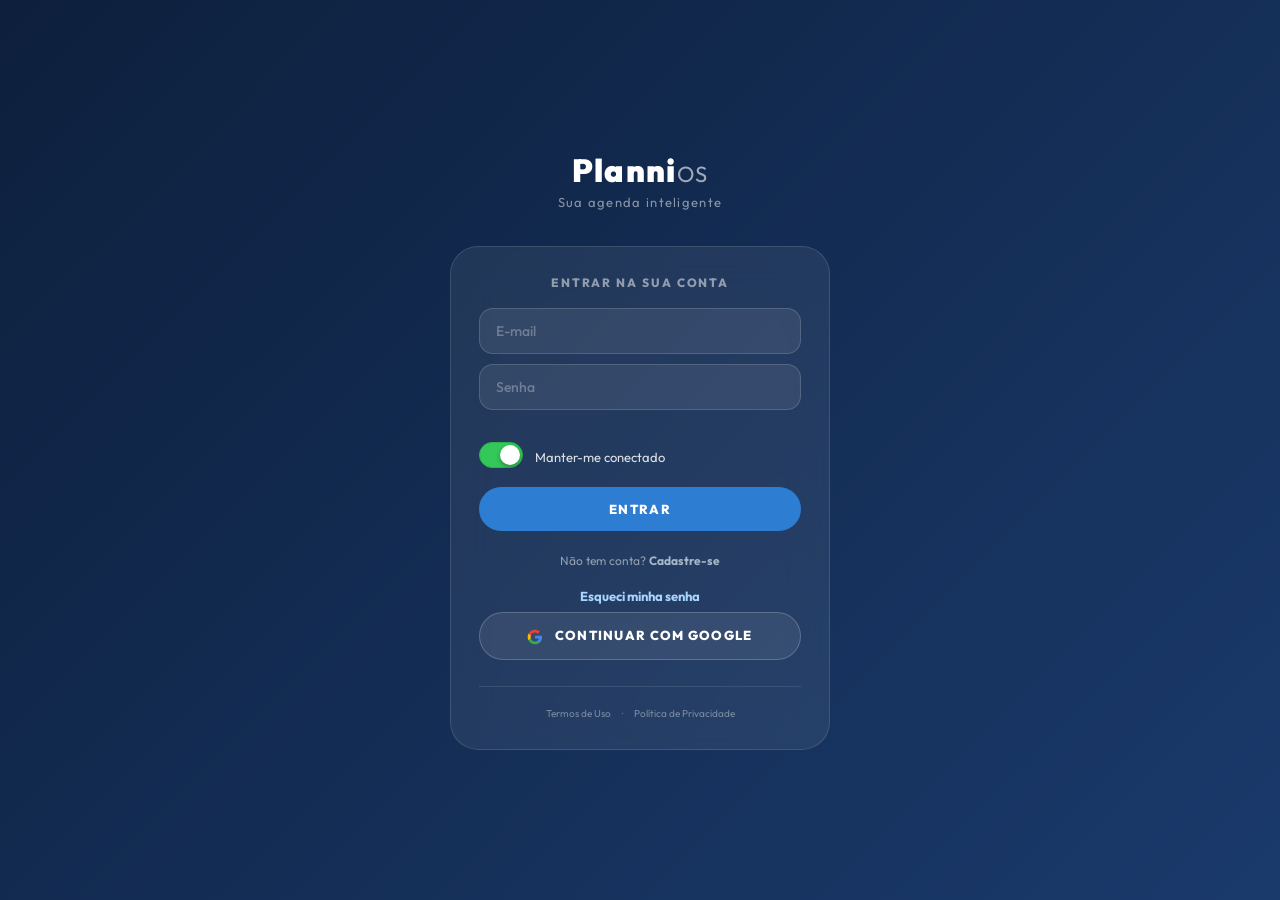
==== index 2.html @ d5bcc3ba "Add files via upload" ====
<!DOCTYPE html>
<html lang="pt-BR">
<head>
<meta charset="UTF-8">
<meta name="viewport" content="width=device-width, initial-scale=1.0, maximum-scale=1.0, user-scalable=no">
<!-- iOS -->
<meta name="apple-mobile-web-app-capable" content="yes">
<meta name="apple-mobile-web-app-status-bar-style" content="default">
<meta name="apple-mobile-web-app-title" content="Planni">
<!-- Android / Chrome -->
<meta name="mobile-web-app-capable" content="yes">
<meta name="theme-color" content="#2d7dd2">
<meta name="application-name" content="Planni">
<meta name="description" content="Seu sistema operacional financeiro pessoal">
<!-- PWA Manifest (Android) -->
<link rel="manifest" href="data:application/json;charset=utf-8,%7B%22name%22%3A%22Planni%22%2C%22short_name%22%3A%22Planni%22%2C%22description%22%3A%22Sistema%20operacional%20financeiro%20pessoal%22%2C%22start_url%22%3A%22%2F%22%2C%22display%22%3A%22standalone%22%2C%22background_color%22%3A%22%23f0f6ff%22%2C%22theme_color%22%3A%22%232d7dd2%22%2C%22orientation%22%3A%22portrait%22%2C%22icons%22%3A%5B%7B%22src%22%3A%22data%3Aimage%2Fsvg%2Bxml%2C%253Csvg%2520xmlns%3D%2527http%3A%2F%2Fwww.w3.org%2F2000%2Fsvg%2527%2520viewBox%3D%270%25200%2520512%2520512%2527%253E%253Crect%2520width%3D%2527512%2527%2520height%3D%2527512%2527%2520rx%3D%2527100%2527%2520fill%3D%2527%25232d7dd2%2527%2F%253E%253Ctext%2520x%3D%2527256%2527%2520y%3D%2527320%2527%2520text-anchor%3D%2527middle%2527%2520font-family%3D%2527Arial%2527%2520font-weight%3D%2527900%2527%2520font-size%3D%2527200%2527%2520fill%3D%2527white%2527%253EC%253C%2Ftext%253E%253C%2Fsvg%253E%22%2C%22sizes%22%3A%22512x512%22%2C%22type%22%3A%22image%2Fsvg%2Bxml%22%2C%22purpose%22%3A%22any%20maskable%22%7D%5D%7D">
<title>Planni — Sua agenda inteligente</title>
<link href="https://fonts.googleapis.com/css2?family=Outfit:wght@400;500;600;700;800;900&family=JetBrains+Mono:wght@400;500;600&display=swap" rel="stylesheet">
<style>
:root{--bg:#f0f6ff;--bg2:#e4eeff;--white:#fff;--sky:#2d7dd2;--sky2:#1a5faa;--sky-lt:#d6e9ff;--sky-xl:#eaf3ff;--ink:#0d1f3c;--ink2:#3a5070;--ink3:#8099b8;--ink4:#b8cce0;--green:#18a058;--red:#e0422d;--orange:#e07d1a;--border:#d0e2f5;--shadow:0 2px 16px rgba(45,125,210,.10);--shadow2:0 4px 32px rgba(45,125,210,.15);--r:14px;--r2:20px;--r3:28px}
*{margin:0;padding:0;box-sizing:border-box;-webkit-tap-highlight-color:transparent}
html,body{width:100%;height:100%;overflow:hidden;background:var(--bg);font-family:'Outfit',sans-serif;color:var(--ink)}
/* ACCESSIBILITY — font scaling */
body.font-scale-1 #content{font-size:106%}
body.font-scale-2 #content{font-size:113%}
body.font-scale-1 #content .fin-pill-val,body.font-scale-1 #content .balance-val{letter-spacing:-.02em}
body.font-scale-2 #content .fin-pill-val,body.font-scale-2 #content .balance-val{letter-spacing:-.03em}
#app{width:100%;height:100%;display:none;flex-direction:column;overflow:hidden}
/* HEADER */
#header{background:var(--white);border-bottom:1.5px solid var(--border);padding:14px 20px 12px;display:flex;align-items:center;justify-content:space-between;flex-shrink:0;box-shadow:0 1px 8px rgba(45,125,210,.07)}
.logo{font-size:17px;font-weight:900;letter-spacing:.04em;color:var(--sky)}
.logo span{color:var(--ink3);font-weight:500;font-size:13px;letter-spacing:.08em}
#clock-display{font-family:'JetBrains Mono',monospace;font-size:20px;font-weight:600;color:var(--ink);line-height:1;text-align:right}
#date-display{font-size:10px;font-weight:600;color:var(--ink3);letter-spacing:.12em;text-transform:uppercase;margin-top:2px;text-align:right}
/* NAV */
#nav{display:flex;gap:6px;padding:10px 16px;background:var(--white);border-bottom:1.5px solid var(--border);flex-shrink:0;overflow-x:auto;scrollbar-width:none}
#nav::-webkit-scrollbar{display:none}
.tab{flex-shrink:0;padding:7px 12px;border-radius:100px;border:1.5px solid transparent;font-family:'Outfit',sans-serif;font-size:11px;font-weight:700;letter-spacing:.04em;text-transform:uppercase;color:var(--ink3);cursor:pointer;background:transparent;transition:all .2s;display:inline-flex;align-items:center;gap:5px;white-space:nowrap}
.tab svg{opacity:.7;transition:opacity .2s}
.tab.active{background:var(--sky);border-color:var(--sky);color:#fff;box-shadow:0 2px 10px rgba(45,125,210,.3)}
.tab.active svg{opacity:1}
.tab:active{transform:scale(.95)}
/* CONTENT */
#content{flex:1;overflow-y:auto;padding:16px;scrollbar-width:none}
#content::-webkit-scrollbar{display:none}
.screen{display:none;animation:fadeIn .25s ease}
.screen.active{display:block;min-height:100%}
@keyframes fadeIn{from{opacity:0;transform:translateY(6px)}to{opacity:1;transform:translateY(0)}}
/* CARDS */
.card{background:var(--white);border:1.5px solid var(--border);border-radius:var(--r2);padding:18px;margin-bottom:12px;box-shadow:var(--shadow)}
.card-title{font-size:10px;font-weight:800;letter-spacing:.16em;text-transform:uppercase;color:var(--ink3);margin-bottom:14px}
.card-title.blue{color:var(--sky)}
/* INPUTS */
input,textarea,select{width:100%;background:var(--sky-xl);border:1.5px solid var(--border);border-radius:var(--r);padding:11px 14px;color:var(--ink);font-family:'Outfit',sans-serif;font-size:14px;font-weight:500;outline:none;transition:border-color .2s,box-shadow .2s;-webkit-appearance:none}
input:focus,textarea:focus,select:focus{border-color:var(--sky);box-shadow:0 0 0 3px rgba(45,125,210,.12)}
input::placeholder,textarea::placeholder{color:var(--ink4)}
select option{background:#fff}
textarea{resize:none}
label{font-size:11px;font-weight:700;color:var(--ink3);letter-spacing:.08em;text-transform:uppercase;display:block;margin-bottom:5px}
.form-group{margin-bottom:11px}
.input-row{display:flex;gap:8px;margin-bottom:11px}
.input-row>*{flex:1}
/* BUTTONS */
.btn{width:100%;padding:13px 20px;border-radius:100px;border:none;background:var(--sky);color:#fff;font-family:'Outfit',sans-serif;font-size:13px;font-weight:800;letter-spacing:.1em;text-transform:uppercase;cursor:pointer;box-shadow:0 3px 14px rgba(45,125,210,.35);transition:all .2s}
.btn:active{background:var(--sky2);transform:scale(.98)}
.btn-ghost{background:transparent;border:1.5px solid var(--border);color:var(--ink2);box-shadow:none}
.btn-ghost:active{background:var(--sky-xl)}
.btn-green{background:var(--green);box-shadow:0 3px 14px rgba(24,160,88,.3)}
.btn-danger{background:var(--red);box-shadow:0 3px 14px rgba(224,66,45,.25)}
/* SECTION TITLE */
.section-title{font-size:10px;font-weight:800;letter-spacing:.16em;text-transform:uppercase;color:var(--ink3);margin:18px 0 10px 2px}
.section-title:first-child{margin-top:0}
/* EMPTY */
.empty{text-align:center;padding:36px 20px;color:var(--ink4);font-size:13px;font-weight:600}
.empty-icon{font-size:30px;margin-bottom:10px;opacity:.5}
/* STATS GRID */
.stats-grid{display:grid;grid-template-columns:1fr 1fr;gap:10px;margin-bottom:14px}
.stat-box{background:var(--white);border:1.5px solid var(--border);border-radius:var(--r2);padding:16px 14px;box-shadow:var(--shadow)}
.stat-num{font-size:28px;font-weight:900;color:var(--sky);line-height:1;letter-spacing:-.02em}
.stat-label{font-size:10px;font-weight:700;color:var(--ink3);letter-spacing:.1em;text-transform:uppercase;margin-top:4px}
/* BRIEFING */
.briefing-wrap{background:linear-gradient(135deg,var(--sky) 0%,#1a5faa 100%);border-radius:var(--r3);padding:22px 20px;margin-bottom:14px;position:relative;overflow:hidden;box-shadow:var(--shadow2)}
.briefing-wrap::before{content:'';position:absolute;right:-30px;top:-30px;width:180px;height:180px;border-radius:50%;background:rgba(255,255,255,.07)}
.briefing-tag{font-size:10px;font-weight:800;letter-spacing:.16em;text-transform:uppercase;color:rgba(255,255,255,.6);margin-bottom:10px;display:flex;align-items:center;gap:6px}
.live-dot{width:6px;height:6px;border-radius:50%;background:#5cf09a;animation:live 1.5s ease-in-out infinite;flex-shrink:0}
@keyframes live{0%,100%{opacity:1}50%{opacity:.3}}
#briefing-text{font-size:15px;font-weight:500;color:#fff;line-height:1.65;position:relative;z-index:1}
#briefing-text strong{font-weight:800;color:#fff}
/* FINANCE */
.balance-hero{border-radius:var(--r3);padding:22px 20px;margin-bottom:14px;box-shadow:0 4px 24px rgba(24,160,88,.25)}
.balance-hero.pos{background:linear-gradient(135deg,#18a058 0%,#0e7040 100%)}
.balance-hero.neg{background:linear-gradient(135deg,var(--red) 0%,#b02010 100%);box-shadow:0 4px 24px rgba(224,66,45,.25)}
.balance-label{font-size:10px;font-weight:800;color:rgba(255,255,255,.7);letter-spacing:.16em;text-transform:uppercase;margin-bottom:6px}
.balance-value{font-size:42px;font-weight:900;color:#fff;letter-spacing:-.02em;line-height:1}
.balance-sub{font-size:12px;font-weight:600;color:rgba(255,255,255,.7);margin-top:6px}
.fin-pills{display:grid;grid-template-columns:1fr 1fr;gap:8px;margin-bottom:14px}
.fin-pill{background:var(--white);border:1.5px solid var(--border);border-radius:var(--r2);padding:14px;box-shadow:var(--shadow)}
.fin-pill-val{font-size:20px;font-weight:900;letter-spacing:-.01em}
.fin-pill-val.green{color:var(--green)}
.fin-pill-val.red{color:var(--red)}
.fin-pill-label{font-size:10px;font-weight:700;color:var(--ink3);letter-spacing:.1em;text-transform:uppercase;margin-top:3px}
.tx-item{display:flex;align-items:center;gap:12px;padding:11px 0;border-bottom:1.5px solid var(--border)}
.tx-item:last-child{border-bottom:none}
.tx-icon{width:38px;height:38px;border-radius:12px;display:flex;align-items:center;justify-content:center;font-size:17px;flex-shrink:0}
.tx-info{flex:1}
.tx-name{font-size:13px;font-weight:700;color:var(--ink)}
.tx-cat{font-size:11px;font-weight:500;color:var(--ink3);margin-top:1px}
.tx-amount{font-family:'JetBrains Mono',monospace;font-size:13px;font-weight:700}
.tx-amount.pos{color:var(--green)}
.tx-amount.neg{color:var(--red)}
.tx-del{color:var(--ink4);cursor:pointer;font-size:14px;padding:4px}
.tx-del:active{color:var(--red)}
.bar-row{display:flex;align-items:center;gap:10px;margin-bottom:10px}
.bar-label{font-size:11px;font-weight:600;color:var(--ink2);min-width:90px}
.bar-track{flex:1;height:7px;background:var(--sky-xl);border-radius:4px;overflow:hidden}
.bar-fill{height:100%;border-radius:4px;transition:width .6s ease}
.bar-val{font-family:'JetBrains Mono',monospace;font-size:11px;font-weight:600;color:var(--ink2);min-width:56px;text-align:right}
/* PIE CHART */
.pie-wrap{display:flex;align-items:center;gap:16px;padding:8px 0}
.pie-legend{flex:1;display:flex;flex-direction:column;gap:6px}
.pie-legend-item{display:flex;align-items:center;gap:8px;font-size:11px;font-weight:600;color:var(--ink2)}
.pie-dot{width:10px;height:10px;border-radius:3px;flex-shrink:0}
/* MONTH NAV */
.month-nav{display:flex;align-items:center;justify-content:space-between;margin-bottom:14px}
.month-nav-btn{width:34px;height:34px;border-radius:50%;border:1.5px solid var(--border);background:var(--white);cursor:pointer;font-size:16px;display:flex;align-items:center;justify-content:center;color:var(--sky)}
.month-nav-btn:active{background:var(--sky-xl)}
.month-label{font-size:14px;font-weight:800;color:var(--ink);letter-spacing:.02em}
/* RECURRING */
.recur-badge{display:inline-flex;align-items:center;gap:4px;padding:3px 8px;border-radius:100px;font-size:9px;font-weight:800;background:#e8f4ff;color:var(--sky);letter-spacing:.06em;margin-left:6px}
/* GOALS */
.goal-cat-btn{padding:6px 14px;border-radius:20px;border:1.5px solid var(--border);background:var(--white);font-size:11px;font-weight:700;cursor:pointer;color:var(--ink3);white-space:nowrap;transition:all .2s;flex-shrink:0}
.goal-cat-btn.active{background:#2d3494;color:#fff;border-color:#2d3494}
.goal-card-new{background:var(--white);border-radius:16px;padding:16px;margin-bottom:10px;border:1.5px solid var(--border)}
.goal-card-new.done{border-color:var(--green)}
.goal-card-new.late{border-color:var(--red)}
.goal-prog-bar{height:10px;background:var(--bg2);border-radius:10px;overflow:hidden;margin:10px 0 6px}
.goal-prog-fill{height:100%;border-radius:10px;background:linear-gradient(90deg,#2d3494,#d4af37);transition:width .6s cubic-bezier(.34,1.56,.64,1)}
.goal-prog-fill.done{background:linear-gradient(90deg,var(--green),#0e7040)}
.goal-prazo-tag{display:inline-flex;padding:3px 8px;border-radius:20px;font-size:9px;font-weight:800;letter-spacing:.04em}
.goal-marco-row{display:flex;align-items:center;gap:8px;padding:4px 0;font-size:12px;color:var(--ink2)}
.goal-marco-dot{width:16px;height:16px;border-radius:50%;border:2px solid var(--border);flex-shrink:0;cursor:pointer;display:flex;align-items:center;justify-content:center;transition:all .2s}
.goal-marco-dot.done{background:var(--green);border-color:var(--green)}
.goal-item{background:var(--white);border:1.5px solid var(--border);border-radius:var(--r2);padding:16px;margin-bottom:10px;box-shadow:var(--shadow)}
.goal-header{display:flex;justify-content:space-between;align-items:flex-start;margin-bottom:10px}
.goal-name{font-size:15px;font-weight:800;color:var(--ink)}
.goal-emoji{font-size:22px}
.goal-amounts{display:flex;justify-content:space-between;margin-bottom:8px}
.goal-current{font-size:18px;font-weight:900;color:var(--sky)}
.goal-target{font-size:13px;font-weight:600;color:var(--ink3);align-self:flex-end}
.goal-bar{height:10px;background:var(--sky-xl);border-radius:5px;overflow:hidden;margin-bottom:6px}
.goal-fill{height:100%;border-radius:5px;background:linear-gradient(90deg,var(--sky),#18a058);transition:width .6s ease}
.goal-pct{font-size:11px;font-weight:700;color:var(--sky)}
.goal-del{color:var(--ink4);cursor:pointer;font-size:16px;padding:4px}
.goal-del:active{color:var(--red)}
.goal-add-btn{display:flex;align-items:center;justify-content:center;gap:6px;padding:8px 14px;border-radius:100px;border:1.5px solid var(--sky);background:var(--sky-xl);color:var(--sky);font-size:11px;font-weight:800;cursor:pointer;margin-top:6px;width:auto}
/* INVESTMENTS */
.inv-hero{background:linear-gradient(135deg,#0f3460 0%,#1a5faa 100%);border-radius:var(--r3);padding:22px 20px;margin-bottom:14px;box-shadow:0 4px 24px rgba(15,52,96,.3)}
.inv-hero-label{font-size:10px;font-weight:800;color:rgba(255,255,255,.6);letter-spacing:.16em;text-transform:uppercase;margin-bottom:6px}
.inv-hero-val{font-size:38px;font-weight:900;color:#fff;letter-spacing:-.02em;line-height:1}
.inv-hero-sub{font-size:12px;font-weight:600;color:rgba(255,255,255,.7);margin-top:8px;display:flex;gap:16px;flex-wrap:wrap}
.inv-hero-gain{color:#5cf09a;font-weight:800}
.inv-hero-loss{color:#ff7b7b;font-weight:800}
.inv-summary-grid{display:grid;grid-template-columns:1fr 1fr 1fr;gap:8px;margin-bottom:14px}
.inv-sum-box{background:var(--white);border:1.5px solid var(--border);border-radius:var(--r2);padding:12px 10px;text-align:center;box-shadow:var(--shadow)}
.inv-sum-val{font-size:14px;font-weight:900;color:var(--sky);font-family:'JetBrains Mono',monospace}
.inv-sum-label{font-size:9px;font-weight:700;color:var(--ink3);letter-spacing:.1em;text-transform:uppercase;margin-top:3px}
.inv-tabs{display:flex;gap:6px;margin-bottom:14px}
.inv-tab{flex:1;padding:9px;border-radius:var(--r);text-align:center;font-size:11px;font-weight:800;letter-spacing:.06em;text-transform:uppercase;border:1.5px solid var(--border);cursor:pointer;background:var(--white);color:var(--ink3);transition:all .2s}
.inv-tab.active{background:var(--sky);border-color:var(--sky);color:#fff;box-shadow:0 2px 10px rgba(45,125,210,.3)}
.inv-item{background:var(--white);border:1.5px solid var(--border);border-radius:var(--r2);padding:16px;margin-bottom:10px;box-shadow:var(--shadow)}
.inv-item-header{display:flex;align-items:center;gap:10px;margin-bottom:12px}
.inv-item-icon{width:40px;height:40px;border-radius:12px;display:flex;align-items:center;justify-content:center;font-size:18px;flex-shrink:0}
.inv-item-name{font-size:15px;font-weight:800;color:var(--ink)}
.inv-item-type{font-size:10px;font-weight:700;color:var(--ink3);letter-spacing:.1em;text-transform:uppercase;margin-top:1px}
.inv-item-del{margin-left:auto;color:var(--ink4);cursor:pointer;font-size:16px;padding:4px}
.inv-item-del:active{color:var(--red)}
.inv-grid{display:grid;grid-template-columns:1fr 1fr;gap:8px;margin-bottom:10px}
.inv-grid-3{display:grid;grid-template-columns:1fr 1fr 1fr;gap:8px;margin-bottom:10px}
.inv-cell{background:var(--sky-xl);border-radius:var(--r);padding:10px 12px}
.inv-cell-label{font-size:9px;font-weight:800;color:var(--ink3);letter-spacing:.12em;text-transform:uppercase;margin-bottom:3px}
.inv-cell-val{font-size:13px;font-weight:800;color:var(--ink);font-family:'JetBrains Mono',monospace}
.inv-cell-val.green{color:var(--green)}
.inv-cell-val.red{color:var(--red)}
.inv-cell-val.orange{color:var(--orange)}
.tax-section{background:#fff8f0;border:1.5px solid #fde8cc;border-radius:var(--r);padding:12px;margin-top:8px}
.tax-title{font-size:10px;font-weight:800;color:var(--orange);letter-spacing:.12em;text-transform:uppercase;margin-bottom:8px}
.tax-row{display:flex;justify-content:space-between;margin-bottom:4px;font-size:12px}
.tax-row-label{font-weight:600;color:var(--ink2)}
.tax-row-val{font-weight:800;font-family:'JetBrains Mono',monospace;color:var(--ink)}
.tax-row-val.red{color:var(--red)}
.tax-row-val.green{color:var(--green)}
.tax-divider{height:1px;background:#fde8cc;margin:6px 0}
.risk-bar{display:flex;align-items:center;gap:8px;margin-top:8px}
.risk-label{font-size:10px;font-weight:700;color:var(--ink3);min-width:50px}
.risk-dots{display:flex;gap:4px}
.risk-dot{width:10px;height:10px;border-radius:50%;background:var(--border)}
.risk-dot.fill-low{background:#18a058}
.risk-dot.fill-med{background:var(--orange)}
.risk-dot.fill-high{background:var(--red)}
.quote-upd{font-size:9px;font-weight:600;color:var(--ink4);margin-top:6px;letter-spacing:.06em}
/* AGENDA */
.event-item{display:flex;align-items:flex-start;gap:12px;padding:12px 0;border-bottom:1.5px solid var(--border)}
.event-item:last-child{border-bottom:none}
.event-time{font-family:'JetBrains Mono',monospace;font-size:12px;font-weight:600;color:var(--sky);min-width:46px;padding-top:1px}
.event-dot{width:9px;height:9px;border-radius:50%;margin-top:4px;flex-shrink:0}
.event-info{flex:1}
.event-title{font-size:14px;font-weight:700;color:var(--ink)}
.event-desc{font-size:11px;font-weight:500;color:var(--ink3);margin-top:2px}
.event-del{color:var(--ink4);cursor:pointer;font-size:16px;padding:4px}
.event-del:active{color:var(--red)}
.color-row{display:flex;gap:6px;flex-wrap:wrap}
.cpill{padding:6px 13px;border-radius:100px;font-size:11px;font-weight:700;border:1.5px solid var(--border);cursor:pointer;transition:all .15s;color:var(--ink2);background:var(--sky-xl)}
.cpill.sel{border-color:var(--sky);background:var(--sky);color:#fff}
/* BILLS */
.bill-item{display:flex;align-items:center;gap:12px;padding:11px 0;border-bottom:1.5px solid var(--border)}
.bill-item:last-child{border-bottom:none}
.bill-icon{width:36px;height:36px;border-radius:10px;display:flex;align-items:center;justify-content:center;font-size:16px;flex-shrink:0}
.bill-info{flex:1}
.bill-name{font-size:13px;font-weight:700;color:var(--ink)}
.bill-due{font-size:10px;font-weight:600;color:var(--orange);margin-top:1px}
.bill-amount{font-family:'JetBrains Mono',monospace;font-size:13px;font-weight:700;color:var(--red)}
.bill-del{color:var(--ink4);cursor:pointer;font-size:14px;padding:4px}
/* NOTES */
.note-item{background:var(--white);border:1.5px solid var(--border);border-radius:var(--r2);padding:16px;margin-bottom:10px;cursor:pointer;box-shadow:var(--shadow);transition:border-color .2s}
.note-item:active{border-color:var(--sky)}
.note-head{display:flex;justify-content:space-between;align-items:flex-start;margin-bottom:6px}
.note-title-disp{font-size:15px;font-weight:800;color:var(--ink)}
.note-body-disp{font-size:12px;font-weight:500;color:var(--ink3);line-height:1.5}
.note-date{font-size:10px;font-weight:600;color:var(--ink4);margin-top:8px;letter-spacing:.08em}
.note-del{color:var(--ink4);cursor:pointer;font-size:15px;padding:2px 0 2px 8px}
.note-del:active{color:var(--red)}
/* TASKS */
.task-item{display:flex;align-items:center;gap:12px;padding:12px 0;border-bottom:1.5px solid var(--border)}
.task-item:last-child{border-bottom:none}
.task-check{width:22px;height:22px;border-radius:7px;border:2px solid var(--border);cursor:pointer;display:flex;align-items:center;justify-content:center;flex-shrink:0;transition:all .2s;font-size:12px;color:transparent;background:var(--sky-xl)}
.task-check.done{background:var(--sky);border-color:var(--sky);color:#fff}
.task-text{flex:1;font-size:14px;font-weight:600;color:var(--ink);transition:all .2s}
.task-text.done{color:var(--ink4);text-decoration:line-through}
.task-prio{font-size:9px;font-weight:800;letter-spacing:.1em;padding:3px 9px;border-radius:100px;text-transform:uppercase}
.task-prio.alta{background:#ffe4e0;color:var(--red)}
.task-prio.media{background:#fff3dc;color:var(--orange)}
.task-prio.baixa{background:var(--sky-xl);color:var(--sky)}
.task-del{color:var(--ink4);cursor:pointer;font-size:14px;padding:4px}
.task-del:active{color:var(--red)}
/* VOICE BTN */
#voice-btn{position:fixed;bottom:28px;left:50%;transform:translateX(-50%);z-index:100;width:68px;height:68px;border-radius:50%;background:linear-gradient(135deg,var(--sky),var(--sky2));border:none;cursor:pointer;display:flex;align-items:center;justify-content:center;box-shadow:0 8px 32px rgba(45,125,210,.55),0 0 0 3px rgba(45,125,210,.15);transition:all .25s}
#voice-btn:active{transform:translateX(-50%) scale(.93)}
#voice-btn.listening{background:linear-gradient(135deg,var(--red),#c0392b);box-shadow:0 8px 32px rgba(224,66,45,.55),0 0 0 8px rgba(224,66,45,.15);animation:voicePulse 1.2s ease-in-out infinite}
@keyframes voicePulse{0%,100%{box-shadow:0 8px 32px rgba(224,66,45,.55),0 0 0 8px rgba(224,66,45,.15)}50%{box-shadow:0 8px 32px rgba(224,66,45,.7),0 0 0 16px rgba(224,66,45,.08)}}
#voice-btn.listening{background:var(--red);box-shadow:0 6px 24px rgba(224,66,45,.5);animation:pulse-btn 1s infinite}
@keyframes pulse-btn{0%,100%{transform:scale(1)}50%{transform:scale(1.06)}}
/* VOICE MODAL */
#voice-modal{position:fixed;top:0;left:0;right:0;bottom:0;z-index:200;background:rgba(13,31,60,.5);backdrop-filter:blur(8px);display:none;align-items:flex-end;justify-content:center;padding:20px}
#voice-modal.show{display:flex}
.voice-sheet{background:var(--white);border-radius:var(--r3) var(--r3) var(--r2) var(--r2);padding:28px 24px;width:100%;max-width:480px;animation:slideUp .28s ease;border:1.5px solid var(--border);box-shadow:var(--shadow2)}
@keyframes slideUp{from{transform:translateY(80px);opacity:0}to{transform:translateY(0);opacity:1}}
.voice-title{font-size:13px;font-weight:800;letter-spacing:.12em;text-transform:uppercase;color:var(--sky);text-align:center;margin-bottom:18px}
.voice-wave{display:flex;align-items:center;justify-content:center;gap:5px;height:48px;margin-bottom:18px}
.wave-bar{width:5px;background:var(--sky);border-radius:3px;animation:wave .8s ease-in-out infinite}
.wave-bar:nth-child(1){height:14px;animation-delay:0s}.wave-bar:nth-child(2){height:28px;animation-delay:.1s}.wave-bar:nth-child(3){height:42px;animation-delay:.2s}.wave-bar:nth-child(4){height:28px;animation-delay:.3s}.wave-bar:nth-child(5){height:14px;animation-delay:.4s}.wave-bar:nth-child(6){height:28px;animation-delay:.5s}.wave-bar:nth-child(7){height:42px;animation-delay:.6s}
@keyframes wave{0%,100%{transform:scaleY(1)}50%{transform:scaleY(.25)}}
#voice-transcript{font-size:16px;font-weight:600;color:var(--ink2);text-align:center;min-height:48px;line-height:1.5;margin-bottom:10px}
#voice-result{font-size:12px;font-weight:700;color:var(--sky);text-align:center;min-height:20px;letter-spacing:.06em}
.voice-hints{margin-top:16px;background:var(--sky-xl);border-radius:var(--r);padding:14px;font-size:11px;font-weight:500;color:var(--ink2);line-height:1.8}
.voice-hints strong{color:var(--sky);font-weight:800;display:block;margin-bottom:4px;font-size:10px;letter-spacing:.1em;text-transform:uppercase}
/* ALARM */
#alarm-overlay{position:fixed;top:0;left:0;right:0;bottom:0;z-index:300;background:rgba(240,246,255,.97);backdrop-filter:blur(20px);display:none;flex-direction:column;align-items:center;justify-content:center;padding:32px}
#alarm-overlay.show{display:flex;animation:fadeIn .3s ease}
.alarm-icon{font-size:64px;animation:ring .4s ease-in-out infinite;margin-bottom:20px}
@keyframes ring{0%,100%{transform:rotate(-12deg)}50%{transform:rotate(12deg)}}
.alarm-time{font-size:64px;font-weight:900;color:var(--sky);letter-spacing:-.02em;line-height:1}
.alarm-title{font-size:22px;font-weight:800;color:var(--ink);margin:10px 0 32px;text-align:center}
/* TOAST */
#toast{position:fixed;bottom:96px;left:50%;transform:translateX(-50%) translateY(16px);background:var(--sky);color:#fff;padding:10px 22px;border-radius:100px;font-size:12px;font-weight:700;letter-spacing:.06em;opacity:0;transition:all .28s;z-index:500;white-space:nowrap;box-shadow:0 4px 16px rgba(45,125,210,.4)}
#toast.show{opacity:1;transform:translateX(-50%) translateY(0)}
/* NOTE EDITOR */
#note-editor{position:fixed;top:0;left:0;right:0;bottom:0;z-index:200;background:var(--bg);display:none;flex-direction:column;padding:20px;padding-top:56px}
#note-editor.show{display:flex}
#note-editor-close{position:absolute;top:18px;left:18px;font-size:24px;cursor:pointer;color:var(--ink2);padding:4px}
#note-editor-title-field{font-family:'Outfit',sans-serif;font-size:24px;font-weight:800;color:var(--ink);background:transparent;border:none;outline:none;margin-bottom:14px;width:100%}
#note-editor-body-field{flex:1;background:transparent;border:none;outline:none;font-family:'Outfit',sans-serif;font-size:16px;font-weight:500;color:var(--ink2);line-height:1.7;resize:none;width:100%}
/* CAT MODAL */
#cat-modal{position:fixed;top:0;left:0;right:0;bottom:0;z-index:250;background:rgba(13,31,60,.5);backdrop-filter:blur(8px);display:none;align-items:flex-end;justify-content:center;padding:20px}
#cat-modal.show{display:flex}
.cat-modal-sheet{background:var(--white);border-radius:var(--r3) var(--r3) var(--r2) var(--r2);padding:24px;width:100%;max-width:480px;animation:slideUp .28s ease;border:1.5px solid var(--border);box-shadow:var(--shadow2)}
.cat-modal-title{font-size:13px;font-weight:800;color:var(--sky);letter-spacing:.12em;text-transform:uppercase;text-align:center;margin-bottom:18px}
/* EMOJI PICKER */
#emoji-picker-modal{position:fixed;top:0;left:0;right:0;bottom:0;z-index:350;background:rgba(13,31,60,.5);backdrop-filter:blur(8px);display:none;align-items:flex-end;justify-content:center;padding:20px}
#emoji-picker-modal.show{display:flex}
.emoji-sheet{background:var(--white);border-radius:var(--r3) var(--r3) var(--r2) var(--r2);padding:20px;width:100%;max-width:480px;animation:slideUp .28s ease;border:1.5px solid var(--border);box-shadow:var(--shadow2);max-height:70vh;display:flex;flex-direction:column}
.emoji-sheet-title{font-size:12px;font-weight:800;color:var(--sky);letter-spacing:.12em;text-transform:uppercase;text-align:center;margin-bottom:12px;flex-shrink:0}
.emoji-search{margin-bottom:12px;flex-shrink:0}
.emoji-grid{display:grid;grid-template-columns:repeat(7,1fr);gap:4px;overflow-y:auto;flex:1}
.emoji-btn{width:100%;aspect-ratio:1;border:none;background:transparent;font-size:22px;border-radius:8px;cursor:pointer;display:flex;align-items:center;justify-content:center;transition:background .15s}
.emoji-btn:active,.emoji-btn:hover{background:var(--sky-xl)}
#export-modal{position:fixed;top:0;left:0;right:0;bottom:0;z-index:250;background:rgba(13,31,60,.5);backdrop-filter:blur(8px);display:none;align-items:flex-end;justify-content:center;padding:20px}
#export-modal.show{display:flex}
.export-sheet{background:var(--white);border-radius:var(--r3) var(--r3) var(--r2) var(--r2);padding:24px;width:100%;max-width:480px;animation:slideUp .28s ease;border:1.5px solid var(--border);box-shadow:var(--shadow2)}
/* DATALIST */
input[list]{background-image:none}
/* PROGRESS */
.progress-bar{height:8px;background:var(--sky-xl);border-radius:4px;overflow:hidden;margin:6px 0}
.progress-fill{height:100%;border-radius:4px;background:linear-gradient(90deg,var(--sky),#18a058);transition:width .6s ease}
/* WEEKLY SUMMARY */
.week-summary{background:linear-gradient(135deg,#fff8f0,#fff3e0);border:1.5px solid #fde8cc;border-radius:var(--r2);padding:16px;margin-bottom:12px}
.week-summary-title{font-size:10px;font-weight:800;color:var(--orange);letter-spacing:.16em;text-transform:uppercase;margin-bottom:10px}
.week-row{display:flex;justify-content:space-between;align-items:center;margin-bottom:6px}
.week-row-label{font-size:12px;font-weight:600;color:var(--ink2)}
.week-row-val{font-size:13px;font-weight:800;font-family:'JetBrains Mono',monospace}
/* BILLS ENHANCED */
.bills-summary{border-radius:var(--r2);padding:18px;margin-bottom:14px}
.bills-summary.danger{background:linear-gradient(135deg,#fde8e6,#fbd0cc);border:1.5px solid #f5b8b3}
.bills-summary.ok{background:linear-gradient(135deg,#e6f9f0,#ccf2e0);border:1.5px solid #a3e8c4}
.bs-title{font-size:10px;font-weight:800;letter-spacing:.16em;text-transform:uppercase;color:var(--ink2);margin-bottom:10px}
.bs-grid{display:grid;grid-template-columns:1fr 1fr 1fr;gap:8px}
.bs-box{background:rgba(255,255,255,.7);border-radius:var(--r);padding:10px;text-align:center}
.bs-val{font-size:16px;font-weight:900;font-family:'JetBrains Mono',monospace}
.bs-val.red{color:var(--red)}.bs-val.orange{color:var(--orange)}.bs-val.green{color:var(--green)}
.bs-label{font-size:9px;font-weight:700;color:var(--ink3);letter-spacing:.1em;text-transform:uppercase;margin-top:2px}
.bill-card{background:var(--white);border:1.5px solid var(--border);border-radius:var(--r2);padding:16px;margin-bottom:10px;box-shadow:var(--shadow)}
.bill-card.atrasada{border-color:#f5b8b3;background:#fffafa}
.bill-card.negociacao{border-color:#b3d4f5;background:#f5faff}
.bill-card.resolver{border-color:#fde8cc;background:#fffaf5}
.bill-card-header{display:flex;align-items:center;gap:12px;margin-bottom:10px}
.bill-card-icon{width:40px;height:40px;border-radius:12px;display:flex;align-items:center;justify-content:center;font-size:18px;flex-shrink:0}
.bill-card-name{font-size:15px;font-weight:800;color:var(--ink)}
.bill-card-sub{font-size:10px;font-weight:700;color:var(--ink3);letter-spacing:.08em;text-transform:uppercase;margin-top:1px}
.bill-card-del{margin-left:auto;color:var(--ink4);cursor:pointer;font-size:16px;padding:4px}
.bill-card-del:active{color:var(--red)}
.bill-status-badge{display:inline-flex;align-items:center;gap:4px;padding:4px 10px;border-radius:100px;font-size:10px;font-weight:800;letter-spacing:.06em}
.status-emdia{background:#e6f9f0;color:var(--green)}
.status-atrasado{background:#fde8e6;color:var(--red)}
.status-negociacao{background:#eaf3ff;color:var(--sky)}
.status-resolver{background:#fff3dc;color:var(--orange)}
.status-renegociado{background:#f3e8ff;color:#8b5cf6}
.status-quitado{background:#e6f9f0;color:var(--green)}
.status-pendente{background:#fff3dc;color:var(--orange)}
.financ-progress{margin:10px 0}
.financ-labels{display:flex;justify-content:space-between;font-size:10px;font-weight:700;color:var(--ink3);margin-bottom:4px}
.financ-grid{display:grid;grid-template-columns:1fr 1fr;gap:8px;margin-top:10px}
.financ-cell{background:var(--sky-xl);border-radius:var(--r);padding:10px 12px}
.financ-cell-label{font-size:9px;font-weight:800;color:var(--ink3);letter-spacing:.12em;text-transform:uppercase;margin-bottom:3px}
.financ-cell-val{font-size:13px;font-weight:800;color:var(--ink);font-family:'JetBrains Mono',monospace}
.financ-obs{background:#f8f9fa;border-radius:var(--r);padding:10px;margin-top:8px;font-size:12px;font-weight:500;color:var(--ink2);line-height:1.5}
/* INDEXADORES */
.idx-panel{background:linear-gradient(135deg,#0f3460,#1a5faa);border-radius:var(--r2);padding:16px;margin-bottom:14px}
.idx-title{font-size:10px;font-weight:800;color:rgba(255,255,255,.6);letter-spacing:.16em;text-transform:uppercase;margin-bottom:10px;display:flex;justify-content:space-between;align-items:center}
.idx-refresh{background:none;border:1px solid rgba(255,255,255,.3);border-radius:100px;color:rgba(255,255,255,.8);font-size:10px;font-weight:700;padding:3px 10px;cursor:pointer}
.idx-grid{display:grid;grid-template-columns:repeat(3,1fr);gap:8px}
.idx-box{background:rgba(255,255,255,.1);border-radius:var(--r);padding:10px;text-align:center}
.idx-name{font-size:9px;font-weight:800;color:rgba(255,255,255,.6);letter-spacing:.12em;text-transform:uppercase;margin-bottom:4px}
.idx-val{font-size:18px;font-weight:900;color:#fff;font-family:'JetBrains Mono',monospace}
.idx-period{font-size:9px;color:rgba(255,255,255,.5);margin-top:2px}
/* ══════ PREMIUM ══════ */
:root{
  --prem-gold:#c8a951;
  --prem-silver:#a8b8c8;
  --prem-blue:#1a3a6c;
  --prem-royal:#2351a4;
  --prem-shine:#e8f0ff;
}
.premium-badge{
  display:inline-flex;align-items:center;gap:4px;
  padding:3px 10px;border-radius:100px;
  background:linear-gradient(135deg,#1a3a6c,#2351a4);
  border:1px solid #a8b8c8;
  font-size:9px;font-weight:800;letter-spacing:.12em;text-transform:uppercase;
  color:#e8f0ff;
}
.premium-badge svg{width:10px;height:10px}
.premium-lock{
  position:absolute;top:0;left:0;right:0;bottom:0;
  background:rgba(7,15,35,.92);
  border-radius:inherit;
  display:flex;flex-direction:column;align-items:center;justify-content:center;
  padding:28px 24px;z-index:10;
  backdrop-filter:blur(4px);
}
.premium-lock-icon{font-size:40px;margin-bottom:14px;animation:float 3s ease-in-out infinite}
@keyframes float{0%,100%{transform:translateY(0)}50%{transform:translateY(-6px)}}
.premium-lock-title{
  font-family:'Outfit',sans-serif;font-size:20px;font-weight:900;
  background:linear-gradient(135deg,#a8b8c8,#e8f0ff,#a8b8c8);
  -webkit-background-clip:text;-webkit-text-fill-color:transparent;
  background-clip:text;text-align:center;margin-bottom:8px;
}
.premium-lock-sub{font-size:12px;font-weight:500;color:rgba(255,255,255,.6);text-align:center;line-height:1.6;margin-bottom:20px}
.premium-features{width:100%;margin-bottom:20px}
.premium-feat-item{display:flex;align-items:center;gap:8px;padding:6px 0;border-bottom:1px solid rgba(255,255,255,.08)}
.premium-feat-item:last-child{border-bottom:none}
.premium-feat-check{width:18px;height:18px;border-radius:50%;background:linear-gradient(135deg,#2351a4,#1a3a6c);border:1px solid #a8b8c8;display:flex;align-items:center;justify-content:center;font-size:10px;color:#e8f0ff;flex-shrink:0}
.premium-feat-text{font-size:12px;font-weight:600;color:rgba(255,255,255,.85)}
.btn-premium{
  width:100%;padding:14px;border-radius:100px;border:none;
  background:linear-gradient(135deg,#1a3a6c,#2351a4,#1a3a6c);
  background-size:200% auto;
  color:#e8f0ff;font-family:'Outfit',sans-serif;
  font-size:13px;font-weight:800;letter-spacing:.1em;text-transform:uppercase;
  cursor:pointer;
  box-shadow:0 4px 20px rgba(35,81,164,.5),0 0 0 1px #a8b8c8;
  animation:shimmer 3s linear infinite;
}
@keyframes shimmer{0%{background-position:0% 50%}100%{background-position:200% 50%}}
.btn-premium:active{transform:scale(.97)}
.premium-tab-badge{
  display:inline-flex;align-items:center;
  margin-left:4px;vertical-align:middle;
}
.screen-premium-wrap{position:relative}
/* Premium modal */
#premium-modal{position:fixed;top:0;left:0;right:0;bottom:0;z-index:400;background:rgba(7,15,35,.85);backdrop-filter:blur(10px);display:none;align-items:flex-end;justify-content:center;padding:20px}
#premium-modal.show{display:flex}
.premium-sheet{
  background:linear-gradient(180deg,#0d1f3c,#07111f);
  border:1px solid rgba(168,184,200,.3);
  border-radius:28px 28px 20px 20px;
  padding:32px 24px 28px;width:100%;max-width:480px;
  animation:slideUp .3s ease;
  position:relative;overflow:hidden;
}
.premium-sheet::before{
  content:'';position:absolute;top:-80px;left:50%;transform:translateX(-50%);
  width:300px;height:300px;border-radius:50%;
  background:radial-gradient(circle,rgba(35,81,164,.3),transparent 70%);
  pointer-events:none;
}
.prem-sheet-badge{text-align:center;margin-bottom:20px}
.prem-sheet-title{font-size:26px;font-weight:900;text-align:center;margin-bottom:8px;background:linear-gradient(135deg,#a8b8c8,#e8f0ff,#a8b8c8);-webkit-background-clip:text;-webkit-text-fill-color:transparent;background-clip:text}
.prem-sheet-sub{font-size:13px;color:rgba(255,255,255,.55);text-align:center;line-height:1.6;margin-bottom:24px}
.prem-price{text-align:center;margin-bottom:24px}
.prem-price-val{font-size:42px;font-weight:900;color:#e8f0ff}
.prem-price-period{font-size:13px;color:rgba(255,255,255,.5);margin-top:2px}
.prem-divider{height:1px;background:rgba(168,184,200,.15);margin:16px 0}
/* DARK MODE */
[data-theme="dark"]{--bg:#0a0e16;--bg2:#0d1117;--white:#f5f8fc;--sky:#2d7dd2;--sky2:#1a5faa;--sky-lt:#d6e9ff;--sky-xl:#eaf3ff;--ink:#0d1f3c;--ink2:#3a5070;--ink3:#8099b8;--ink4:#d0e2f5;--green:#18a058;--red:#e0422d;--orange:#e07d1a;--border:#d0e2f5;--shadow:0 2px 16px rgba(0,0,0,.5);--shadow2:0 4px 32px rgba(0,0,0,.7)}
[data-theme="dark"] body{background:#0a0e16}
[data-theme="dark"] #header,[data-theme="dark"] #nav{background:#0d1117}
[data-theme="dark"] #header .logo,[data-theme="dark"] #clock-display{color:#f5f8fc}
[data-theme="dark"] .tab{color:#8099b8}
[data-theme="dark"] .tab.active{background:var(--sky);color:#fff}
[data-theme="dark"] .section-title,[data-theme="dark"] .dash-section-title{color:#8099b8}
[data-theme="dark"] input,[data-theme="dark"] textarea,[data-theme="dark"] select{background:#fff;border-color:#d0e2f5;color:#0d1f3c}
[data-theme="dark"] select option{background:#fff;color:#0d1f3c}
/* LOGIN */
#login-screen{position:fixed;top:0;left:0;right:0;bottom:0;z-index:1000;background:linear-gradient(135deg,#0d1f3c,#1a3a6c);display:none;flex-direction:column;align-items:center;justify-content:center;padding:32px}
.login-logo{font-family:'Outfit',sans-serif;font-size:32px;font-weight:900;color:#fff;letter-spacing:.04em;margin-bottom:4px}
.login-sub{font-size:13px;color:rgba(255,255,255,.5);letter-spacing:.1em;margin-bottom:36px}
.login-card{background:rgba(255,255,255,.07);backdrop-filter:blur(20px);border:1.5px solid rgba(255,255,255,.12);border-radius:28px;padding:28px;width:100%;max-width:380px}
.login-title{font-size:12px;font-weight:800;color:rgba(255,255,255,.5);letter-spacing:.16em;text-transform:uppercase;text-align:center;margin-bottom:18px}
.login-input{width:100%;background:rgba(255,255,255,.08);border:1.5px solid rgba(255,255,255,.15);border-radius:14px;padding:13px 16px;color:#fff;font-family:'Outfit',sans-serif;font-size:14px;font-weight:500;outline:none;margin-bottom:10px;-webkit-appearance:none}
.login-input::placeholder{color:rgba(255,255,255,.3)}
.login-input:focus{border-color:rgba(255,255,255,.4)}
.login-btn{width:100%;padding:14px;border-radius:100px;border:none;background:#2d7dd2;color:#fff;font-family:'Outfit',sans-serif;font-size:13px;font-weight:800;letter-spacing:.1em;text-transform:uppercase;cursor:pointer;margin-bottom:10px;transition:all .2s}
.login-btn:active{transform:scale(.98)}
.login-btn.outline{background:rgba(255,255,255,.08);border:1.5px solid rgba(255,255,255,.2)}
.login-btn.bio{background:linear-gradient(135deg,#18a058,#0e7040)}
.login-divider{display:flex;align-items:center;gap:10px;margin:12px 0;color:rgba(255,255,255,.3);font-size:11px;font-weight:600}
.login-divider::before,.login-divider::after{content:'';flex:1;height:1px;background:rgba(255,255,255,.12)}
.login-error{color:#f85149;font-size:11px;font-weight:700;text-align:center;min-height:16px;margin-bottom:6px}
.login-recover{text-align:center;font-size:11px;color:rgba(255,255,255,.4);cursor:pointer;margin-top:10px;font-weight:600}
/* AGENDA CALENDAR */
.cal-day{min-height:44px;border-radius:8px;padding:4px;cursor:pointer;position:relative;background:var(--bg);border:1.5px solid transparent;transition:all .15s;display:flex;flex-direction:column;align-items:center}
.cal-day:active{transform:scale(.93)}
.cal-day.other-month{opacity:.3}
.cal-day.today{border-color:var(--sky);background:var(--sky-lt)}
.cal-day.selected{background:var(--sky);border-color:var(--sky2)}
.cal-day.selected .cal-day-num{color:#fff}
.cal-day.has-events::after{content:'';width:5px;height:5px;border-radius:50%;background:var(--sky);position:absolute;bottom:3px}
.cal-day.today.has-events::after{background:var(--sky2)}
.cal-day.selected.has-events::after{background:#fff}
.cal-day-num{font-size:12px;font-weight:700;color:var(--ink);line-height:1.4}
.cal-day.today .cal-day-num{color:var(--sky);font-weight:900}
.cal-event-dot{width:4px;height:4px;border-radius:50%;margin:1px auto}
.cal-day-event-item{display:flex;align-items:center;gap:8px;padding:8px 12px;background:var(--bg);border-radius:var(--r);margin-bottom:6px;border-left:3px solid var(--sky)}
.cal-day-event-time{font-size:11px;font-weight:700;color:var(--ink3);min-width:40px}
.cal-day-event-title{font-size:13px;font-weight:700;color:var(--ink);flex:1}
.ios-toggle{position:relative;display:inline-block;width:44px;height:26px;flex-shrink:0}
.ios-toggle input{opacity:0;width:0;height:0;position:absolute}
.ios-toggle-slider{position:absolute;top:0;left:0;right:0;bottom:0;background:rgba(255,255,255,.2);border-radius:26px;transition:all .3s cubic-bezier(.4,0,.2,1);cursor:pointer;border:1.5px solid rgba(255,255,255,.25)}
.ios-toggle-slider:before{content:'';position:absolute;height:20px;width:20px;left:2px;bottom:2px;background:white;border-radius:50%;transition:all .3s cubic-bezier(.4,0,.2,1);box-shadow:0 2px 4px rgba(0,0,0,.3)}
.ios-toggle input:checked + .ios-toggle-slider{background:#34c759;border-color:#2db34a}
.ios-toggle input:checked + .ios-toggle-slider:before{transform:translateX(18px)}
.ios-toggle-row{display:flex;align-items:center;gap:12px;margin-bottom:12px}
.ios-toggle-label{font-size:12px;color:rgba(255,255,255,.8);line-height:1.4;flex:1}
/* USER AVATAR */
.user-avatar{width:32px;height:32px;border-radius:50%;background:var(--sky);display:flex;align-items:center;justify-content:center;font-size:12px;font-weight:800;color:#fff;cursor:pointer;transition:transform .15s;flex-shrink:0}
.user-avatar:active{transform:scale(.92)}
/* PROFILE MODAL */
#profile-modal{position:fixed;top:0;left:0;right:0;bottom:0;z-index:250;background:rgba(13,31,60,.5);backdrop-filter:blur(8px);display:none;align-items:flex-end;justify-content:center;padding:20px}
#profile-modal.show{display:flex}
.profile-sheet{background:var(--white);border-radius:var(--r3) var(--r3) var(--r2) var(--r2);padding:28px 24px;width:100%;max-width:480px;animation:slideUp .28s ease;border:1.5px solid var(--border)}
/* DASHBOARD */
.dash-card{background:var(--white);border:1.5px solid var(--border);border-radius:var(--r2);padding:16px;margin-bottom:12px;box-shadow:var(--shadow)}
.dash-section-title{font-size:10px;font-weight:800;letter-spacing:.16em;text-transform:uppercase;color:var(--ink3);margin:16px 0 8px}
/* AI */
.ai-insight-item{display:flex;gap:10px;padding:12px 0;border-bottom:1.5px solid var(--border)}
.ai-insight-item:last-child{border-bottom:none}
/* IMPORT */
.import-drop{border:2px dashed var(--border);border-radius:var(--r2);padding:32px;text-align:center;cursor:pointer;transition:all .2s;background:var(--sky-xl)}
.import-drop:active{border-color:var(--sky);background:var(--sky-lt)}
/* SCREEN TRANSITIONS — iPhone style */
#content{overflow-y:auto;position:relative;-webkit-overflow-scrolling:touch}
.screen{display:none;animation:none}
.screen.active{display:block}
.screen.slide-in-right{animation:slideInFromRight .32s cubic-bezier(.25,.46,.45,.94) forwards}
.screen.slide-in-left{animation:slideInFromLeft .32s cubic-bezier(.25,.46,.45,.94) forwards}
.screen.slide-out-right{animation:slideOutToRight .32s cubic-bezier(.25,.46,.45,.94) forwards}
.screen.slide-out-left{animation:slideOutToLeft .32s cubic-bezier(.25,.46,.45,.94) forwards}
@keyframes slideInFromRight{from{transform:translateX(100%);opacity:.6}to{transform:translateX(0);opacity:1}}
@keyframes slideInFromLeft{from{transform:translateX(-100%);opacity:.6}to{transform:translateX(0);opacity:1}}
@keyframes slideOutToRight{from{transform:translateX(0);opacity:1}to{transform:translateX(100%);opacity:0}}
@keyframes slideOutToLeft{from{transform:translateX(0);opacity:1}to{transform:translateX(-100%);opacity:0}}
/* BOTTOM SHEET — transactions list */
#txlist-sheet{position:fixed;top:0;left:0;right:0;bottom:0;z-index:300;background:rgba(13,31,60,.5);backdrop-filter:blur(8px);display:none;align-items:flex-end;justify-content:center}
#txlist-sheet.show{display:flex}
.txlist-panel{background:var(--white);border-radius:28px 28px 0 0;width:100%;max-width:480px;max-height:80vh;display:flex;flex-direction:column;animation:slideUp .3s ease;border-top:1.5px solid var(--border)}
.txlist-handle{width:36px;height:4px;background:var(--border);border-radius:2px;margin:12px auto 0}
.txlist-header{padding:16px 20px 12px;flex-shrink:0}
.txlist-title{font-size:16px;font-weight:900;color:var(--ink)}
.txlist-total{font-size:13px;font-weight:700;margin-top:2px}
.txlist-body{overflow-y:auto;padding:0 16px 20px;flex:1}
.txlist-cat-group{margin-bottom:4px;border-radius:var(--r2);overflow:hidden;border:1.5px solid var(--border)}
.txlist-cat-header{display:flex;align-items:center;justify-content:space-between;padding:12px 14px;cursor:pointer;background:var(--bg);user-select:none}
.txlist-cat-header:active{background:var(--bg2)}
.txlist-cat-icon{font-size:18px;margin-right:8px}
.txlist-cat-name{font-size:13px;font-weight:700;color:var(--ink);flex:1}
.txlist-cat-total{font-size:13px;font-weight:800;font-family:'JetBrains Mono',monospace}
.txlist-cat-arrow{font-size:10px;color:var(--ink3);margin-left:8px;transition:transform .2s}
.txlist-cat-arrow.open{transform:rotate(180deg)}
.txlist-items{display:none;background:var(--white)}
.txlist-items.open{display:block}
.txlist-item{display:flex;align-items:center;padding:10px 14px;border-top:1px solid var(--border)}
.txlist-item-desc{flex:1;font-size:12px;font-weight:600;color:var(--ink2)}
.txlist-item-date{font-size:10px;color:var(--ink3);margin-right:10px}
.txlist-item-val{font-size:12px;font-weight:800;font-family:'JetBrains Mono',monospace}
/* FAB LABELS — high contrast fix */
.fab-label{position:absolute;right:72px;background:#0d1f3c;color:#fff;padding:6px 14px;border-radius:100px;font-size:12px;font-weight:800;white-space:nowrap;opacity:0;transform:translateX(10px);transition:all .3s;pointer-events:none;box-shadow:0 3px 12px rgba(0,0,0,.3);letter-spacing:.03em}
/* PTAX indicator */
.ptax-badge{display:flex;align-items:center;gap:6px;background:var(--white);border:1.5px solid var(--border);border-radius:var(--r);padding:8px 12px;margin-bottom:12px}
.ptax-flag{font-size:16px}
.ptax-val{font-size:15px;font-weight:900;color:var(--ink);font-family:'JetBrains Mono',monospace}
.ptax-label{font-size:9px;font-weight:800;color:var(--ink3);letter-spacing:.1em;text-transform:uppercase}
/* VOICE — click to start/stop */
#voice-modal .voice-record-btn{width:72px;height:72px;border-radius:50%;border:none;margin:16px auto;display:flex;align-items:center;justify-content:center;cursor:pointer;background:linear-gradient(135deg,var(--sky),var(--sky2));box-shadow:0 6px 24px rgba(45,125,210,.45);transition:all .2s}
#voice-modal .voice-record-btn.recording{background:linear-gradient(135deg,var(--red),#c0392b);animation:voicePulse 1.2s ease-in-out infinite}
#fab-container{position:fixed;bottom:28px;right:20px;z-index:100;display:flex;flex-direction:column;align-items:center;gap:12px}
#fab-main{width:64px;height:64px;border-radius:50%;background:linear-gradient(135deg,var(--sky),var(--sky2));border:none;cursor:pointer;display:flex;align-items:center;justify-content:center;box-shadow:0 8px 28px rgba(45,125,210,.5),0 0 0 3px rgba(45,125,210,.12);transition:all .3s;position:relative;z-index:2}
#fab-main:active{transform:scale(.93)}
#fab-main.open{background:linear-gradient(135deg,#3a3a5c,#1a1a35);box-shadow:0 8px 28px rgba(0,0,0,.4)}
#fab-main.listening{background:linear-gradient(135deg,var(--red),#c0392b);box-shadow:0 8px 32px rgba(224,66,45,.6),0 0 0 8px rgba(224,66,45,.15);animation:voicePulse 1.2s ease-in-out infinite}
@keyframes voicePulse{0%,100%{box-shadow:0 8px 32px rgba(224,66,45,.6),0 0 0 8px rgba(224,66,45,.15)}50%{box-shadow:0 8px 32px rgba(224,66,45,.8),0 0 0 18px rgba(224,66,45,.07)}}
.fab-sub{width:52px;height:52px;border-radius:50%;border:none;cursor:pointer;display:flex;align-items:center;justify-content:center;box-shadow:0 6px 20px rgba(0,0,0,.25);transition:all .35s cubic-bezier(.34,1.56,.64,1);position:relative;z-index:2;opacity:0;transform:scale(0) translateY(20px);pointer-events:none}
.fab-sub:active{transform:scale(.9)!important}
#fab-income{background:linear-gradient(135deg,#18a058,#0e7040)}
#fab-expense{background:linear-gradient(135deg,#e0422d,#b83020)}
#fab-container.open .fab-sub{opacity:1;transform:scale(1) translateY(0);pointer-events:auto}
#fab-container.open #fab-expense{transition-delay:.05s}
#fab-container.open #fab-income{transition-delay:.1s}
.fab-label{position:absolute;right:64px;background:var(--ink);color:#fff;padding:5px 12px;border-radius:100px;font-size:11px;font-weight:700;white-space:nowrap;opacity:0;transform:translateX(8px);transition:all .3s;pointer-events:none}
#fab-label-expense{bottom:148px}
#fab-label-income{bottom:212px}
#fab-label-voice{bottom:276px}
#fab-container.open .fab-label{opacity:1;transform:translateX(0)}
#fab-container.open #fab-label-expense{transition-delay:.05s}
#fab-container.open #fab-label-income{transition-delay:.1s}
#fab-container.open #fab-label-voice{transition-delay:.15s}
#fab-container.open #fab-expense{transition-delay:.05s}
#fab-container.open #fab-income{transition-delay:.1s}
#fab-container.open #fab-voice{transition-delay:.15s}
#fab-backdrop{position:fixed;top:0;left:0;right:0;bottom:0;z-index:1;display:none;background:rgba(13,31,60,.25);backdrop-filter:blur(2px)}
#fab-container.open #fab-backdrop{display:block}
/* HOME BACK BTN */
#home-back-btn{position:fixed;bottom:28px;left:20px;z-index:99;width:46px;height:46px;border-radius:50%;background:var(--white);border:1.5px solid var(--border);cursor:pointer;display:none;align-items:center;justify-content:center;box-shadow:0 4px 16px rgba(0,0,0,.1);transition:all .2s}
#home-back-btn:active{transform:scale(.92)}
#home-back-btn svg{width:20px;height:20px;fill:var(--ink3)}
/* QUICK ADD MODAL */
#quick-add-modal{position:fixed;top:0;left:0;right:0;bottom:0;z-index:350;background:rgba(13,31,60,.5);backdrop-filter:blur(10px);display:none;align-items:flex-end;justify-content:center;padding:20px}
#quick-add-modal.show{display:flex}
.quick-add-sheet{background:var(--white);border-radius:28px 28px 20px 20px;padding:28px 24px;width:100%;max-width:480px;animation:slideUp .28s ease;border:1.5px solid var(--border)}
.quick-add-type-label{font-size:14px;font-weight:900;text-align:center;margin-bottom:20px}
.quick-add-type-label.income{color:var(--green)}
.quick-add-type-label.expense{color:var(--red)}
.quick-amount-input{width:100%;text-align:center;font-size:36px;font-weight:900;font-family:'JetBrains Mono',monospace;border:none;border-bottom:2.5px solid var(--border);background:transparent;color:var(--ink);outline:none;padding:8px 0;margin-bottom:16px}
.quick-amount-input:focus{border-bottom-color:var(--sky)}
.camera-btn{width:100%;padding:14px;border-radius:var(--r2);border:2px dashed var(--sky);background:var(--sky-xl);color:var(--sky);font-family:'Outfit',sans-serif;font-size:13px;font-weight:800;cursor:pointer;display:flex;align-items:center;justify-content:center;gap:8px;transition:all .2s;margin-bottom:12px}
.camera-btn:active{background:var(--sky-lt);transform:scale(.98)}
.camera-preview{width:100%;border-radius:var(--r2);margin-bottom:12px;display:none;position:relative}
.camera-preview img{width:100%;border-radius:var(--r2);border:2px solid var(--sky)}
.camera-preview-del{position:absolute;top:8px;right:8px;background:var(--red);color:#fff;border:none;border-radius:50%;width:28px;height:28px;font-size:14px;cursor:pointer;display:flex;align-items:center;justify-content:center}
.ai-scan-overlay{position:absolute;top:0;left:0;right:0;bottom:0;background:rgba(13,31,60,.7);border-radius:var(--r2);display:none;align-items:center;justify-content:center;flex-direction:column;gap:10px}
.ai-scan-overlay.active{display:flex}
.ai-scan-pulse{width:48px;height:48px;border-radius:50%;background:var(--sky);animation:pulse 1.2s ease-in-out infinite}
@keyframes pulse{0%,100%{transform:scale(.9);opacity:.7}50%{transform:scale(1.1);opacity:1}}
.ai-results-card{background:linear-gradient(135deg,#667eea,#764ba2);border-radius:var(--r2);padding:16px;margin-bottom:12px;display:none}
.ai-results-title{font-size:11px;font-weight:800;color:rgba(255,255,255,.7);letter-spacing:.12em;text-transform:uppercase;margin-bottom:10px}
.ai-result-item{display:flex;align-items:flex-start;gap:8px;padding:8px 0;border-bottom:1px solid rgba(255,255,255,.1)}
.ai-result-item:last-child{border-bottom:none}
.ai-result-check{width:20px;height:20px;border-radius:4px;border:2px solid rgba(255,255,255,.5);flex-shrink:0;cursor:pointer;display:flex;align-items:center;justify-content:center;font-size:11px;background:rgba(255,255,255,.1)}
.ai-result-check.checked{background:#18a058;border-color:#18a058}
.ai-result-text{font-size:12px;font-weight:600;color:#fff;line-height:1.5;flex:1}
.ai-result-tag{display:inline-block;padding:2px 8px;border-radius:100px;font-size:9px;font-weight:800;letter-spacing:.08em;margin-left:6px}
.tag-agenda{background:rgba(45,125,210,.4);color:#a8d4ff}
.tag-tarefa{background:rgba(24,160,88,.4);color:#a8f0c8}
.tag-compra{background:rgba(224,125,26,.4);color:#ffd8a8}
.tag-financas{background:rgba(224,66,45,.4);color:#ffc8c0}
.usage-bar-wrap{margin-bottom:8px}
.usage-bar-label{font-size:10px;font-weight:700;color:var(--ink3);display:flex;justify-content:space-between;margin-bottom:4px}
.usage-bar{height:4px;background:var(--sky-xl);border-radius:2px;overflow:hidden}
.usage-bar-fill{height:100%;background:var(--sky);border-radius:2px;transition:width .4s}
</style>
</head>
<body>
<div id="app">
<div id="header">
  <div><div class="logo">Planni</div></div>
  <div style="display:flex;align-items:center;gap:10px">
    <button id="dark-toggle" onclick="toggleDark()" style="background:none;border:none;cursor:pointer;color:var(--ink3);padding:4px;display:flex;align-items:center">
      <svg width="18" height="18" viewBox="0 0 24 24" fill="currentColor"><path d="M12 3c-4.97 0-9 4.03-9 9s4.03 9 9 9 9-4.03 9-9c0-.46-.04-.92-.1-1.36-.98 1.37-2.58 2.26-4.4 2.26-2.98 0-5.4-2.42-5.4-5.4 0-1.81.89-3.42 2.26-4.4-.44-.06-.9-.1-1.36-.1z"/></svg>
    </button>
    <div id="clock-display">--:--</div>
    <div id="user-avatar" class="user-avatar" onclick="openProfileModal()">?</div>
  </div>
</div>
<div id="nav">
  <button class="tab active" onclick="showScreen('home',this)">
    <svg width="16" height="16" viewBox="0 0 24 24" fill="currentColor"><path d="M10 20v-6h4v6h5v-8h3L12 3 2 12h3v8z"/></svg> Início
  </button>
  <button class="tab" onclick="showScreen('finance',this)">
    <svg width="16" height="16" viewBox="0 0 24 24" fill="currentColor"><path d="M11.8 10.9c-2.27-.59-3-1.2-3-2.15 0-1.09 1.01-1.85 2.7-1.85 1.78 0 2.44.85 2.5 2.1h2.21c-.07-1.72-1.12-3.3-3.21-3.81V3h-3v2.16c-1.94.42-3.5 1.68-3.5 3.61 0 2.31 1.91 3.46 4.7 4.13 2.5.6 3 1.48 3 2.41 0 .69-.49 1.79-2.7 1.79-2.06 0-2.87-.92-2.98-2.1h-2.2c.12 2.19 1.76 3.42 3.68 3.83V21h3v-2.15c1.95-.37 3.5-1.5 3.5-3.55 0-2.84-2.43-3.81-4.7-4.4z"/></svg> Finanças
  </button>

  <button class="tab" onclick="showScreen('goals',this)">
    <svg width="16" height="16" viewBox="0 0 24 24" fill="currentColor"><path d="M12 2C6.48 2 2 6.48 2 12s4.48 10 10 10 10-4.48 10-10S17.52 2 12 2zm0 18c-4.42 0-8-3.58-8-8s3.58-8 8-8 8 3.58 8 8-3.58 8-8 8zm0-12.5c-2.49 0-4.5 2.01-4.5 4.5S9.51 16.5 12 16.5s4.5-2.01 4.5-4.5S14.49 7.5 12 7.5zm0 5.5c-.55 0-1-.45-1-1s.45-1 1-1 1 .45 1 1-.45 1-1 1z"/></svg> Metas
  </button>
  <button class="tab" onclick="showScreen('notes',this)">
    <svg width="16" height="16" viewBox="0 0 24 24" fill="currentColor"><path d="M3 18h12v-2H3v2zm0-5h12v-2H3v2zm0-7v2h12V6H3zm14 9.17V16h.83L21 12.83 20.17 12 17 15.17zm3.6-3.6c.2-.2.2-.51 0-.7l-.47-.47c-.2-.2-.51-.2-.71 0l-.41.41.83.84.76-.08z"/></svg> Notas
  </button>
  <button class="tab" onclick="showScreen('tasks',this)">
    <svg width="16" height="16" viewBox="0 0 24 24" fill="currentColor"><path d="M19 3H5c-1.1 0-2 .9-2 2v14c0 1.1.9 2 2 2h14c1.1 0 2-.9 2-2V5c0-1.1-.9-2-2-2zm-9 14l-5-5 1.41-1.41L10 14.17l7.59-7.59L19 8l-9 9z"/></svg> Tarefas
  </button>
  <button class="tab" onclick="showScreen('reports',this)">
    <svg width="16" height="16" viewBox="0 0 24 24" fill="currentColor"><path d="M19 3H5c-1.1 0-2 .9-2 2v14c0 1.1.9 2 2 2h14c1.1 0 2-.9 2-2V5c0-1.1-.9-2-2-2zm-5 14H7v-2h7v2zm3-4H7v-2h10v2zm0-4H7V7h10v2z"/></svg> Relatórios
  </button>

  <button class="tab" onclick="showScreen('invest',this)">
    <svg width="16" height="16" viewBox="0 0 24 24" fill="currentColor"><path d="M3.5 18.49l6-6.01 4 4L22 6.92l-1.41-1.41-7.09 7.97-4-4L2 16.99z"/></svg> Invest.<span class="premium-tab-badge"><svg width="9" height="9" viewBox="0 0 24 24" fill="#a8b8c8"><path d="M12 1L3 5v6c0 5.55 3.84 10.74 9 12 5.16-1.26 9-6.45 9-12V5l-9-4zm-2 16l-4-4 1.41-1.41L10 14.17l6.59-6.59L18 9l-8 8z"/></svg></span>
  </button>
  <button class="tab" onclick="showScreen('agenda',this)">
    <svg width="16" height="16" viewBox="0 0 24 24" fill="currentColor"><path d="M17 12h-5v5h5v-5zM16 1v2H8V1H6v2H5c-1.11 0-1.99.9-1.99 2L3 19c0 1.1.89 2 2 2h14c1.1 0 2-.9 2-2V5c0-1.1-.9-2-2-2h-1V1h-2zm3 18H5V8h14v11z"/></svg> Agenda<span class="premium-tab-badge"><svg width="9" height="9" viewBox="0 0 24 24" fill="#a8b8c8"><path d="M12 1L3 5v6c0 5.55 3.84 10.74 9 12 5.16-1.26 9-6.45 9-12V5l-9-4zm-2 16l-4-4 1.41-1.41L10 14.17l6.59-6.59L18 9l-8 8z"/></svg></span>
  </button>
  <button class="tab" onclick="showScreen('ai',this)">
    <svg width="16" height="16" viewBox="0 0 24 24" fill="currentColor"><path d="M20 2H4c-1.1 0-2 .9-2 2v18l4-4h14c1.1 0 2-.9 2-2V4c0-1.1-.9-2-2-2zm-2 12H6v-2h12v2zm0-3H6V9h12v2zm0-3H6V6h12v2z"/></svg> IA<span class="premium-tab-badge"><svg width="9" height="9" viewBox="0 0 24 24" fill="#a8b8c8"><path d="M12 1L3 5v6c0 5.55 3.84 10.74 9 12 5.16-1.26 9-6.45 9-12V5l-9-4zm-2 16l-4-4 1.41-1.41L10 14.17l6.59-6.59L18 9l-8 8z"/></svg></span>
  </button>
</div>
<div id="content">

<!-- HOME -->
<div id="screen-home" class="screen active">
  <div class="briefing-wrap">
    <div class="briefing-tag"><span class="live-dot"></span> Assistente Planni</div>
    <div id="briefing-text">Carregando...</div>
  </div>
  <div class="stats-grid">
    <div class="stat-box" onclick="navTo('agenda')" style="cursor:pointer;transition:transform .15s,box-shadow .15s" ontouchstart="this.style.transform='scale(.97)'" ontouchend="this.style.transform=''">
      <div class="stat-num" id="h-events">0</div><div class="stat-label">Eventos Hoje ›</div>
    </div>
    <div class="stat-box" onclick="navTo('tasks')" style="cursor:pointer;transition:transform .15s,box-shadow .15s" ontouchstart="this.style.transform='scale(.97)'" ontouchend="this.style.transform=''">
      <div class="stat-num" id="h-tasks" style="color:var(--orange)">0</div><div class="stat-label">Tarefas Pend. ›</div>
    </div>
    <div class="stat-box" onclick="navTo('finance')" style="cursor:pointer;transition:transform .15s,box-shadow .15s" ontouchstart="this.style.transform='scale(.97)'" ontouchend="this.style.transform=''">
      <div class="stat-num" id="h-balance" style="font-size:18px">R$0</div><div class="stat-label">Saldo Mês ›</div>
    </div>
    <div class="stat-box" onclick="navTo('bills')" style="cursor:pointer;transition:transform .15s,box-shadow .15s" ontouchstart="this.style.transform='scale(.97)'" ontouchend="this.style.transform=''">
      <div class="stat-num" id="h-bills" style="color:var(--red)">0</div><div class="stat-label">Contas Pagar ›</div>
    </div>
    <div class="stat-box" onclick="navTo('invest')" style="grid-column:1/-1;background:linear-gradient(135deg,#eaf3ff,#d6e9ff);cursor:pointer;transition:transform .15s" ontouchstart="this.style.transform='scale(.98)'" ontouchend="this.style.transform=''">
      <div style="display:flex;justify-content:space-between;align-items:center">
        <div><div class="stat-num" id="h-inv" style="font-size:18px;color:#0f3460">R$0</div><div class="stat-label">Carteira Invest. ›</div></div>
        <div style="text-align:right"><div id="h-inv-res" style="font-size:14px;font-weight:800;color:var(--green)">+R$0</div><div class="stat-label">Resultado</div></div>
      </div>
    </div>
  </div>
  <div class="week-summary" id="week-summary-box" style="display:none"></div>
  <div class="section-title">Agenda de Hoje</div>
  <div class="card" id="h-agenda"></div>
  <div class="section-title">Tarefas Pendentes</div>
  <div class="card" id="h-tasks-list"></div>
</div>

<!-- FINANÇAS -->
<div id="screen-finance" class="screen">
<div class="month-nav">
    <button class="month-nav-btn" onclick="changeMonth(-1)">‹</button>
    <div class="month-label" id="month-label"></div>
    <button class="month-nav-btn" onclick="changeMonth(1)">›</button>
  </div>
  <div id="balance-hero-wrap"></div>
  <div class="fin-pills">
    <div class="fin-pill" onclick="openTxSheet('in')" style="cursor:pointer;transition:transform .15s" ontouchstart="this.style.transform='scale(.96)'" ontouchend="this.style.transform=''">
      <div class="fin-pill-val green" id="total-in">R$0</div>
      <div class="fin-pill-label">Entradas ›</div>
    </div>
    <div class="fin-pill" onclick="openTxSheet('out')" style="cursor:pointer;transition:transform .15s" ontouchstart="this.style.transform='scale(.96)'" ontouchend="this.style.transform=''">
      <div class="fin-pill-val red" id="total-out">R$0</div>
      <div class="fin-pill-label">Saídas ›</div>
    </div>
  </div>
  
  <!-- SUB-ABAS FINANÇAS -->
  <div class="inv-tabs" style="margin-bottom:14px">
    <div class="inv-tab active" id="fintab-extrato" onclick="switchFinanceTab('extrato')">Extrato</div>
    <div class="inv-tab" id="fintab-analise" onclick="switchFinanceTab('analise')">Análise</div>
    <div class="inv-tab" id="fintab-contas" onclick="switchFinanceTab('contas')">Contas</div>
  </div>

  <!-- TAB EXTRATO -->
  <div id="finpanel-extrato">
    <div style="position:relative;margin-bottom:10px">
    <svg width="16" height="16" viewBox="0 0 24 24" fill="var(--ink3)" style="position:absolute;left:12px;top:50%;transform:translateY(-50%)"><path d="M15.5 14h-.79l-.28-.27C15.41 12.59 16 11.11 16 9.5 16 5.91 13.09 3 9.5 3S3 5.91 3 9.5 5.91 16 9.5 16c1.61 0 3.09-.59 4.23-1.57l.27.28v.79l5 4.99L20.49 19l-4.99-5zm-6 0C7.01 14 5 11.99 5 9.5S7.01 5 9.5 5 14 7.01 14 9.5 11.99 14 9.5 14z"/></svg>
    <input id="tx-search" type="text" placeholder="Buscar transação..." oninput="renderFinance()" style="width:100%;padding:10px 12px 10px 36px;border:1.5px solid var(--border);border-radius:var(--r);background:var(--white);font-size:13px;color:var(--ink)">
  </div>
    <button class="btn" onclick="toggleTxForm()" id="tx-form-toggle-btn" style="background:linear-gradient(135deg,var(--sky),var(--sky2));margin-bottom:12px">+ Nova Movimentação</button>
    <div id="tx-form-wrap" style="display:none">
<div class="card">
    <div class="card-title blue" style="display:flex;justify-content:space-between;align-items:center">
      Nova Movimentação
      <button class="btn btn-ghost" style="padding:5px 12px;font-size:10px;width:auto" onclick="openExport()">↓ Exportar</button>
    </div>
    <div class="form-group">
      <label>Descrição</label>
      <input id="tx-desc" type="text" placeholder="Ex: Supermercado, Salário...">
    </div>
    <div class="input-row">
      <div><label>Valor R$</label><input id="tx-value" type="number" oninput="updateParcelaPreview()" placeholder="0,00" step="0.01" min="0"></div>
      <div><label>Tipo</label><select id="tx-type" onchange="populateCatSelect('tx-cat',this.value)"><option value="out">Saída (−)</option><option value="in">Entrada (+)</option></select></div>
    </div>
    <div class="form-group">
      <label>Categoria <button onclick="openCatModal(document.getElementById('tx-type').value)" style="background:none;border:none;cursor:pointer;color:var(--sky);font-size:13px;font-weight:800;padding:0 4px">+ Nova</button></label>
      <select id="tx-cat"></select>
    </div>
    <div class="input-row">
      <div><label>Data</label><input id="tx-date" type="date"></div>
      <div><label>Recorrência</label>
        <select id="tx-recur" onchange="updateRecurPreview()">
          <option value="0">Não recorrente</option>
          <option value="mensal">Mensal</option>
          <option value="quinzenal">Quinzenal</option>
          <option value="semanal">Semanal</option>
          <option value="anual">Anual</option>
        </select>
      </div>
    </div>
    <div class="input-row">
      <div><label>Parcelado?</label>
        <select id="tx-parcelas" onchange="updateParcelaPreview()">
          <option value="1">À vista</option>
          <option value="2">2x</option>
          <option value="3">3x</option>
          <option value="4">4x</option>
          <option value="5">5x</option>
          <option value="6">6x</option>
          <option value="10">10x</option>
          <option value="12">12x</option>
          <option value="18">18x</option>
          <option value="24">24x</option>
        </select>
      </div>
      <div id="tx-parcela-info" style="display:flex;align-items:flex-end;padding-bottom:10px;font-size:11px;font-weight:700;color:var(--sky)"></div>
    </div>
    <div id="tx-recur-preview" style="display:none;background:#eaf3ff;border-radius:10px;padding:10px 12px;margin-bottom:11px;font-size:12px;font-weight:600;color:var(--sky)"></div>
    <button class="btn" onclick="addTransaction()">Registrar</button>
  </div>
  
    </div>
<div class="card" id="tx-list"></div>


  
  </div>

  <!-- TAB ANÁLISE -->
  <div id="finpanel-analise" style="display:none">
<!-- Gráfico Pizza -->
  <div class="card">
    <div class="card-title blue">Distribuição de Gastos</div>
    <div id="pie-container"></div>
    <div class="section-title" style="margin-top:14px">Por Categoria</div>
    <div id="cat-chart"></div>
  </div>
  
  </div>

  <!-- TAB CONTAS -->
  <div id="finpanel-contas" style="display:none">
<!-- CONTAS (integrado em Finanças) -->
  <div id="finance-contas-section" style="margin-top:6px">
    <div class="section-title" style="display:flex;align-items:center;justify-content:space-between">
      <span>Contas a Pagar</span>
    </div>

  <!-- RESUMO TOPO -->
  <div id="bills-summary-wrap"></div>

  <!-- TABS -->
  <div class="inv-tabs">
    <div class="inv-tab active" id="btab-avulsa"   onclick="switchBillTab('avulsa')">Avulsas</div>
    <div class="inv-tab"        id="btab-fixa"     onclick="switchBillTab('fixa')">Fixas/Recorr.</div>
    <div class="inv-tab"        id="btab-financ"   onclick="switchBillTab('financ')">Financ./Empréstimos</div>
  </div>

  <!-- FORM AVULSA -->
  <div id="bform-avulsa" class="card">
    <div class="card-title blue">Nova Conta Avulsa</div>
    <div class="form-group"><label>Nome</label><input id="ba-name" type="text" placeholder="Ex: Conta de luz de março..."></div>
    <div class="input-row">
      <div><label>Valor R$</label><input id="ba-value" type="number" placeholder="0,00" step="0.01" min="0"></div>
      <div><label>Vencimento</label><input id="ba-due" type="date"></div>
    </div>
    <div class="input-row">
      <div><label>Categoria</label><select id="ba-cat"><option value="moradia">🏠 Moradia</option><option value="energia">💡 Energia</option><option value="agua">💧 Água</option><option value="internet">📶 Internet</option><option value="saude">💊 Saúde</option><option value="educacao">📚 Educação</option><option value="servicos">📱 Assinaturas</option><option value="transporte">🚗 Transporte</option><option value="outros">◈ Outros</option></select></div>
      <div><label>Status</label><select id="ba-status"><option value="pendente">🟡 Pendente</option><option value="atrasada">🔴 Atrasada</option><option value="negociacao">🔵 Em Negociação</option></select></div>
    </div>
    <button class="btn" onclick="addBillAvulsa()">Adicionar Conta</button>
  </div>

  <!-- FORM FIXA/RECORRENTE -->
  <div id="bform-fixa" class="card" style="display:none">
    <div class="card-title blue">Nova Conta Fixa / Recorrente</div>
    <div class="form-group"><label>Nome</label><input id="bf-name" type="text" placeholder="Ex: Aluguel, Netflix, Academia..."></div>
    <div class="input-row">
      <div><label>Valor R$</label><input id="bf-value" type="number" placeholder="0,00" step="0.01" min="0"></div>
      <div><label>Dia Vencimento</label><input id="bf-day" type="number" placeholder="Ex: 10" min="1" max="31"></div>
    </div>
    <div class="input-row">
      <div><label>Categoria</label><select id="bf-cat"><option value="moradia">🏠 Moradia</option><option value="energia">💡 Energia</option><option value="agua">💧 Água</option><option value="internet">📶 Internet</option><option value="saude">💊 Saúde</option><option value="educacao">📚 Educação</option><option value="servicos">📱 Assinaturas</option><option value="transporte">🚗 Transporte</option><option value="outros">◈ Outros</option></select></div>
      <div><label>Tipo</label><select id="bf-recur"><option value="mensal">Mensal</option><option value="anual">Anual</option><option value="trimestral">Trimestral</option><option value="indeterminado">Indeterminado</option></select></div>
    </div>
    <button class="btn" onclick="addBillFixa()">Adicionar Conta Fixa</button>
  </div>

  <!-- FORM FINANCIAMENTO/EMPRÉSTIMO -->
  <div id="bform-financ" class="card" style="display:none">
    <div class="card-title blue">Novo Financiamento / Empréstimo</div>
    <div class="input-row">
      <div style="flex:0 0 72px">
        <label>Ícone</label>
        <button id="bf2-icon-btn" onclick="openEmojiPicker('bf2-icon')" style="width:100%;height:44px;border-radius:var(--r);border:1.5px solid var(--border);background:var(--sky-xl);font-size:24px;cursor:pointer;display:flex;align-items:center;justify-content:center">🏠</button>
        <input type="hidden" id="bf2-icon" value="🏠">
      </div>
      <div><label>Nome / Descrição</label><input id="bf2-name" type="text" placeholder="Ex: Financiamento Ap. 202..."></div>
    </div>
    <div class="form-group"><label>Tipo</label><select id="bf2-type">
      <option value="imovel">🏠 Financiamento Imóvel</option>
      <option value="veiculo">🚗 Financiamento Veículo</option>
      <option value="pessoal">💳 Empréstimo Pessoal</option>
      <option value="consignado">📋 Crédito Consignado</option>
      <option value="estudantil">📚 Financiamento Estudantil (FIES)</option>
      <option value="empresa">🏢 Empréstimo Empresarial</option>
      <option value="outro">◈ Outro</option>
    </select></div>
    <div class="input-row">
      <div><label>Valor Total R$</label><input id="bf2-total" type="number" placeholder="200000,00" step="0.01" min="0"></div>
      <div><label>Valor Pago R$</label><input id="bf2-paid" type="number" placeholder="50000,00" step="0.01" min="0" value="0"></div>
    </div>
    <div class="input-row">
      <div><label>Parcela Mensal R$</label><input id="bf2-parcel" type="number" placeholder="1500,00" step="0.01" min="0"></div>
      <div><label>Parcelas Restantes</label><input id="bf2-remaining" type="number" placeholder="120" min="0"></div>
    </div>
    <div class="input-row">
      <div><label>Taxa Juros % a.a.</label><input id="bf2-rate" type="number" placeholder="9.5" step="0.01"></div>
      <div><label>Próx. Vencimento</label><input id="bf2-due" type="date"></div>
    </div>
    <div class="form-group"><label>Status</label><select id="bf2-status">
      <option value="emdia">✅ Em Dia</option>
      <option value="atrasado">🔴 Atrasado</option>
      <option value="negociacao">🔵 Em Negociação</option>
      <option value="resolver">⚠️ Falta Resolver</option>
      <option value="renegociado">🟣 Renegociado</option>
      <option value="quitado">🏆 Quitado</option>
    </select></div>
    <div class="form-group"><label>Observação</label><textarea id="bf2-obs" rows="2" placeholder="Detalhes, acordo, contato do credor..."></textarea></div>
    <button class="btn" onclick="addBillFinanc()">Adicionar Financiamento</button>
  </div>

  <div class="section-title" id="bills-list-title">Contas Avulsas Pendentes</div>
  <div id="bills-list"></div>
  </div>
  </div>
</div>

<!-- INVESTIMENTOS -->
<div id="screen-invest" class="screen">
  <div class="inv-hero">
    <div class="inv-hero-label">📈 Carteira Total</div>
    <div class="inv-hero-val" id="inv-total">R$ 0,00</div>
    <div class="inv-hero-sub">
      <span>Aplicado: <strong id="inv-invested">R$ 0</strong></span>
      <span id="inv-result-hero" class="inv-hero-gain">Resultado: R$ 0</span>
    </div>
  </div>
  <div class="inv-summary-grid">
    <div class="inv-sum-box"><div class="inv-sum-val" id="inv-renda-fixa-total">R$ 0</div><div class="inv-sum-label">Renda Fixa</div></div>
    <div class="inv-sum-box"><div class="inv-sum-val" id="inv-acoes-total">R$ 0</div><div class="inv-sum-label">Ações</div></div>
    <div class="inv-sum-box"><div class="inv-sum-val" id="inv-cripto-total">R$ 0</div><div class="inv-sum-label">Cripto</div></div>
  </div>
  <div id="inv-indexadores"></div>
  <div class="inv-tabs">
    <div class="inv-tab active" id="itab-fixa" onclick="switchInvTab('fixa')">Renda Fixa</div>
    <div class="inv-tab" id="itab-variavel" onclick="switchInvTab('variavel')">Ações B3</div>
    <div class="inv-tab" id="itab-cripto" onclick="switchInvTab('cripto')">Cripto</div>
  </div>
  <!-- FORM RENDA FIXA -->
  <div id="form-fixa" class="card">
    <div class="card-title blue">Novo — Renda Fixa</div>
    <div class="form-group"><label>Nome</label><input id="fi-name" type="text" placeholder="Ex: CDB Nubank 120% CDI" list="bank-list"><datalist id="bank-list"></datalist></div>
    <div class="input-row">
      <div><label>Tipo</label><select id="fi-type"><option>CDB</option><option>LCI</option><option>LCA</option><option>CRI</option><option>CRA</option><option>Debênture</option><option>Tesouro Selic</option><option>Tesouro IPCA+</option><option>Tesouro Prefixado</option><option>Poupança</option></select></div>
      <div><label>Indexador</label><select id="fi-index" onchange="updateRateLabel()"><option value="CDI">CDI %</option><option value="IPCA+">IPCA+</option><option value="Prefixado">Prefixado</option><option value="Selic">Selic</option></select></div>
    </div>
    <div class="input-row">
      <div><label>Valor R$</label><input id="fi-value" type="number" placeholder="1000,00" step="0.01" min="0"></div>
      <div><label id="fi-rate-label">% do CDI (ex: 110 = 110% CDI)</label><input id="fi-rate" type="number" placeholder="Ex: 110" step="0.01" oninput="updateRatePreview()"></div>
    </div>
    <div id="fi-rate-preview" style="background:#eaf3ff;border-radius:10px;padding:10px 12px;margin-bottom:11px;font-size:12px;font-weight:600;color:var(--sky);display:none"></div>
    <div class="input-row">
      <div><label>Aplicação</label><input id="fi-start" type="date"></div>
      <div><label>Vencimento</label><input id="fi-end" type="date"></div>
    </div>
    <div class="form-group"><label>Risco</label><select id="fi-risk"><option value="1">🟢 Baixo</option><option value="2">🟡 Médio-Baixo</option><option value="3">🟠 Médio</option><option value="4">🔴 Alto</option></select></div>
    <button class="btn" onclick="addInvFixa()">Adicionar Renda Fixa</button>
  </div>
  <!-- FORM AÇÕES -->
  <div id="form-variavel" class="card" style="display:none">
    <div class="card-title blue">Nova Posição — Ações B3</div>
    <div class="form-group"><label>Ticker</label><input id="va-ticker" type="text" placeholder="Ex: PETR4, VALE3..." style="text-transform:uppercase"></div>
    <div class="input-row">
      <div><label>Quantidade</label><input id="va-qty" type="number" placeholder="100" min="1"></div>
      <div><label>Preço Médio R$</label><input id="va-avgprice" type="number" placeholder="0,00" step="0.01"></div>
    </div>
    <div class="form-group"><label>Risco</label><select id="va-risk"><option value="3">🟠 Médio</option><option value="4">🔴 Alto</option><option value="5">🔴 Muito Alto</option></select></div>
    <button class="btn" onclick="addInvVariavel()">Adicionar Ação</button>
  </div>
  <!-- FORM CRIPTO -->
  <div id="form-cripto" class="card" style="display:none">
    <div class="card-title blue">Nova Posição — Cripto</div>
    <div class="form-group"><label>Código</label><input id="cr-ticker" type="text" placeholder="BTC, ETH, SOL..." style="text-transform:uppercase"></div>
    <div class="input-row">
      <div><label>Quantidade</label><input id="cr-qty" type="number" placeholder="0.05" step="0.00000001"></div>
      <div><label>Preço Médio R$</label><input id="cr-avgprice" type="number" placeholder="0,00" step="0.01"></div>
    </div>
    <div class="form-group"><label>Risco</label><select id="cr-risk"><option value="4">🔴 Alto</option><option value="5">🔴 Muito Alto</option></select></div>
    <button class="btn" onclick="addInvCripto()">Adicionar Cripto</button>
  </div>
  <div class="section-title" id="inv-list-title">Renda Fixa</div>
  <div id="inv-list"><div class="empty"><div class="empty-icon">📈</div>Nenhum investimento</div></div>
</div><!-- /screen-invest -->

<!-- AGENDA -->
<div id="screen-agenda" class="screen">
  <!-- GROUP PANEL -->
  <div id="agenda-group-panel" style="margin-bottom:12px"></div>

  <!-- GROUP MODAL TRIGGER -->
  <div id="agenda-group-bar" style="display:flex;align-items:center;justify-content:space-between;background:var(--white);border:1.5px solid var(--border);border-radius:var(--r2);padding:12px 16px;margin-bottom:12px;cursor:pointer" onclick="openGroupModal()">
    <div style="display:flex;align-items:center;gap:10px">
      <div id="agenda-group-icon" style="font-size:20px">👤</div>
      <div>
        <div id="agenda-group-name" style="font-size:13px;font-weight:800;color:var(--ink)">Agenda Pessoal</div>
        <div id="agenda-group-members" style="font-size:10px;font-weight:600;color:var(--ink3)">Toque para criar ou entrar em um grupo</div>
      </div>
    </div>
    <svg width="16" height="16" viewBox="0 0 24 24" fill="var(--ink3)"><path d="M8.59 16.59L13.17 12 8.59 7.41 10 6l6 6-6 6-1.41-1.41z"/></svg>
  </div>
  <div class="card" id="add-event-form">
    <div class="card-title blue">Novo Evento</div>

    <!-- CAMERA AI SECTION -->
    <div style="margin-bottom:14px">
      <button class="camera-btn" onclick="openCameraCapture()">
        <svg width="20" height="20" viewBox="0 0 24 24" fill="currentColor"><path d="M12 15.2A3.2 3.2 0 0 1 8.8 12 3.2 3.2 0 0 1 12 8.8 3.2 3.2 0 0 1 15.2 12 3.2 3.2 0 0 1 12 15.2M9 2L7.17 4H4c-1.1 0-2 .9-2 2v12c0 1.1.9 2 2 2h16c1.1 0 2-.9 2-2V6c0-1.1-.9-2-2-2h-3.17L15 2H9m3 7a5 5 0 0 1 5 5 5 5 0 0 1-5 5 5 5 0 0 1-5-5 5 5 0 0 1 5-5z"/></svg>
        📷 Fotografar Agenda / Caderno
      </button>
      <input type="file" id="camera-input" accept="image/*" capture="environment" style="display:none" onchange="handleCameraCapture(this)">

      <!-- Usage counter -->
      <div class="usage-bar-wrap" id="camera-usage-wrap" style="display:none">
        <div class="usage-bar-label">
          <span>Fotos usadas este mês</span>
          <span id="camera-usage-count">0/20</span>
        </div>
        <div class="usage-bar"><div class="usage-bar-fill" id="camera-usage-fill" style="width:0%"></div></div>
      </div>

      <!-- Image preview -->
      <div class="camera-preview" id="camera-preview">
        <img id="camera-preview-img" src="" alt="Foto capturada">
        <div class="ai-scan-overlay" id="ai-scan-overlay">
          <div class="ai-scan-pulse"></div>
          <div style="font-size:12px;font-weight:700;color:#fff">IA analisando...</div>
        </div>
        <button class="camera-preview-del" onclick="clearCameraCapture()">✕</button>
      </div>

      <!-- AI Results -->
      <div class="ai-results-card" id="ai-results-card">
        <div class="ai-results-title">✨ IA identificou estes itens</div>
        <div id="ai-results-list"></div>
        <div style="display:flex;gap:8px;margin-top:12px">
          <button class="btn btn-green" style="flex:1;padding:10px;font-size:11px" onclick="importSelectedAIItems()">✓ Importar Selecionados</button>
          <button class="btn btn-ghost" style="padding:10px;font-size:11px" onclick="clearCameraCapture()">Cancelar</button>
        </div>
      </div>
    </div>

    <div style="display:flex;align-items:center;gap:8px;margin-bottom:12px">
      <div style="flex:1;height:1px;background:var(--border)"></div>
      <span style="font-size:10px;font-weight:700;color:var(--ink3)">OU PREENCHA MANUALMENTE</span>
      <div style="flex:1;height:1px;background:var(--border)"></div>
    </div>
    <div class="form-group"><label>Título</label><input id="evt-title" type="text" placeholder="Nome do evento..."></div>
    <div class="input-row">
      <div><label>Data</label><input id="evt-date" type="date"></div>
      <div><label>Horário</label><input id="evt-time" type="time"></div>
    </div>
    <div class="input-row">
      <div><label>Lembrete</label><select id="evt-remind"><option value="0">Sem lembrete</option><option value="5">5 min</option><option value="10">10 min</option><option value="15" selected>15 min</option><option value="30">30 min</option><option value="60">1 hora</option></select></div>
      <div><label>Cor</label><select id="evt-color"><option value="#2d7dd2">🔵 Azul</option><option value="#18a058">🟢 Verde</option><option value="#e0422d">🔴 Vermelho</option><option value="#e07d1a">🟠 Laranja</option><option value="#8b5cf6">🟣 Roxo</option></select></div>
    </div>
    <button class="btn" onclick="addEvent()">Adicionar Evento</button>
  </div>
  <div class="section-title" style="display:flex;align-items:center;justify-content:space-between">
    <span>Eventos</span>
    <div style="display:flex;gap:6px">
      <button id="cal-view-btn" onclick="setAgendaView('calendar')" style="padding:5px 12px;border-radius:20px;border:1.5px solid var(--border);background:var(--bg);font-size:11px;font-weight:700;cursor:pointer;color:var(--ink3)">📅 Calendário</button>
      <button id="list-view-btn" onclick="setAgendaView('list')" style="padding:5px 12px;border-radius:20px;border:1.5px solid var(--sky);background:var(--sky);font-size:11px;font-weight:700;cursor:pointer;color:#fff">☰ Lista</button>
    </div>
  </div>

  <!-- CALENDAR VIEW -->
  <div id="agenda-calendar" style="display:none">
    <div style="display:flex;align-items:center;justify-content:space-between;padding:8px 4px;margin-bottom:4px">
      <button onclick="calPrevMonth()" style="background:none;border:none;font-size:20px;cursor:pointer;color:var(--ink2);padding:4px 10px">‹</button>
      <div id="cal-month-label" style="font-size:15px;font-weight:900;color:var(--ink)"></div>
      <button onclick="calNextMonth()" style="background:none;border:none;font-size:20px;cursor:pointer;color:var(--ink2);padding:4px 10px">›</button>
    </div>
    <div style="display:grid;grid-template-columns:repeat(7,1fr);gap:2px;margin-bottom:6px">
      <div style="text-align:center;font-size:10px;font-weight:800;color:var(--ink3);padding:4px">Dom</div>
      <div style="text-align:center;font-size:10px;font-weight:800;color:var(--ink3);padding:4px">Seg</div>
      <div style="text-align:center;font-size:10px;font-weight:800;color:var(--ink3);padding:4px">Ter</div>
      <div style="text-align:center;font-size:10px;font-weight:800;color:var(--ink3);padding:4px">Qua</div>
      <div style="text-align:center;font-size:10px;font-weight:800;color:var(--ink3);padding:4px">Qui</div>
      <div style="text-align:center;font-size:10px;font-weight:800;color:var(--ink3);padding:4px">Sex</div>
      <div style="text-align:center;font-size:10px;font-weight:800;color:var(--ink3);padding:4px">Sáb</div>
    </div>
    <div id="cal-grid" style="display:grid;grid-template-columns:repeat(7,1fr);gap:3px"></div>
    <!-- Day events panel -->
    <div id="cal-day-panel" style="display:none;margin-top:12px">
      <div style="display:flex;align-items:center;justify-content:space-between;margin-bottom:8px">
        <div id="cal-day-title" style="font-size:14px;font-weight:900;color:var(--ink)"></div>
        <button onclick="calAddEventOnDay()" style="background:var(--sky);color:#fff;border:none;border-radius:20px;padding:5px 14px;font-size:11px;font-weight:700;cursor:pointer">+ Evento</button>
      </div>
      <div id="cal-day-events"></div>
    </div>
  </div>

  <!-- LIST VIEW -->
  <div class="card" id="events-list"><div class="empty"><div class="empty-icon">📅</div>Nenhum evento</div></div>
</div>

<!-- METAS -->
<div id="screen-goals" class="screen">

  <div id="goal-insight-card" style="background:linear-gradient(135deg,#1a1f6e,#2d3494,#1a1f6e);border-radius:18px;padding:20px;margin-bottom:14px;border:1px solid rgba(212,175,55,.3);position:relative;overflow:hidden">
    <div style="position:absolute;top:-20px;right:-20px;width:100px;height:100px;border-radius:50%;background:rgba(212,175,55,.07)"></div>
    <div style="display:flex;align-items:center;gap:8px;margin-bottom:10px">
      <div style="width:28px;height:28px;border-radius:50%;background:rgba(212,175,55,.2);display:flex;align-items:center;justify-content:center;flex-shrink:0">
        <svg width="13" height="13" viewBox="0 0 24 24" fill="#d4af37"><path d="M12 2l2.4 7.4H22l-6.2 4.5 2.4 7.4L12 17l-6.2 4.3 2.4-7.4L2 9.4h7.6z"/></svg>
      </div>
      <span style="font-size:9px;font-weight:800;color:#d4af37;letter-spacing:.12em;text-transform:uppercase">Sua jornada</span>
    </div>
    <div id="goal-insight-text" style="font-size:13px;font-weight:700;color:#fff;line-height:1.6">Crie sua primeira meta e acompanhe seu progresso aqui.</div>
    <div id="goal-insight-sub" style="font-size:11px;color:rgba(212,175,55,.7);margin-top:5px;font-weight:600"></div>
  </div>

  <div style="display:grid;grid-template-columns:repeat(3,1fr);gap:8px;margin-bottom:14px">
    <div style="background:var(--white);border-radius:12px;padding:10px;text-align:center;border:1.5px solid var(--border)">
      <div id="gd-progress" style="font-size:18px;font-weight:900;color:#2d3494">0</div>
      <div style="font-size:9px;font-weight:800;color:var(--ink3);text-transform:uppercase;margin-top:2px">Andamento</div>
    </div>
    <div style="background:var(--white);border-radius:12px;padding:10px;text-align:center;border:1.5px solid var(--border)">
      <div id="gd-done" style="font-size:18px;font-weight:900;color:var(--green)">0</div>
      <div style="font-size:9px;font-weight:800;color:var(--ink3);text-transform:uppercase;margin-top:2px">Concluídas</div>
    </div>
    <div style="background:var(--white);border-radius:12px;padding:10px;text-align:center;border:1.5px solid var(--border)">
      <div id="gd-late" style="font-size:18px;font-weight:900;color:var(--red)">0</div>
      <div style="font-size:9px;font-weight:800;color:var(--ink3);text-transform:uppercase;margin-top:2px">Atrasadas</div>
    </div>
  </div>

  <div style="display:flex;gap:6px;overflow-x:auto;padding-bottom:6px;margin-bottom:12px;scrollbar-width:none">
    <button class="goal-cat-btn active" onclick="filterGoals('all')" id="gcat-all">Todas</button>
    <button class="goal-cat-btn" onclick="filterGoals('financeira')" id="gcat-financeira">&#128176; Financeiras</button>
    <button class="goal-cat-btn" onclick="filterGoals('patrimonial')" id="gcat-patrimonial">&#127968; Patrimoniais</button>
    <button class="goal-cat-btn" onclick="filterGoals('profissional')" id="gcat-profissional">&#128188; Profissionais</button>
    <button class="goal-cat-btn" onclick="filterGoals('pessoal')" id="gcat-pessoal">&#11088; Pessoais</button>
  </div>

  <div class="card" style="border:1.5px solid rgba(45,52,148,.25);margin-bottom:12px">
    <div style="display:flex;align-items:center;justify-content:space-between;margin-bottom:12px">
      <div style="font-size:14px;font-weight:900;color:#2d3494">Nova Meta</div>
      <button onclick="toggleGoalForm()" id="goal-form-toggle" style="background:none;border:none;font-size:20px;color:var(--ink3);cursor:pointer">&minus;</button>
    </div>
    <div id="goal-form-body">
      <div class="input-row">
        <div style="flex:2"><label>Nome da Meta</label><input id="goal-name" class="form-input" type="text" placeholder="Ex: Carro, Novo cargo, Violão..."></div>
        <div style="flex:1"><label>Categoria</label>
          <select id="goal-cat" class="form-input" onchange="onGoalCatChange()">
            <option value="financeira">&#128176; Financeira</option>
            <option value="patrimonial">&#127968; Patrimonial</option>
            <option value="profissional">&#128188; Profissional</option>
            <option value="pessoal">&#11088; Pessoal</option>
          </select>
        </div>
      </div>

      <!-- Campos financeiros (financeira/patrimonial) -->
      <div id="goal-fields-financial">
        <div class="input-row">
          <div><label>Valor Total R$</label><input id="goal-target" class="form-input" type="number" placeholder="10000" step="0.01" min="0"></div>
          <div><label>Já Tenho R$</label><input id="goal-current" class="form-input" type="number" placeholder="0" step="0.01" min="0"></div>
        </div>
      </div>

      <!-- Campos não financeiros (profissional/pessoal) -->
      <div id="goal-fields-nonfinancial" style="display:none">
        <div class="form-group">
          <label>Descrição da meta</label>
          <input id="goal-desc" class="form-input" type="text" placeholder="Ex: Chegar a gerente sênior, tocar 3 músicas...">
        </div>
        <div class="form-group">
          <label>Progresso atual (%)</label>
          <div style="display:flex;align-items:center;gap:10px">
            <input id="goal-pct-input" class="form-input" type="range" min="0" max="100" value="0" oninput="document.getElementById('goal-pct-val').textContent=this.value+'%'" style="flex:1;padding:8px 0">
            <span id="goal-pct-val" style="font-size:14px;font-weight:900;color:#2d3494;min-width:38px">0%</span>
          </div>
        </div>
        <div class="form-group">
          <label>Etapas (opcional)</label>
          <div id="goal-etapas-list" style="margin-bottom:8px"></div>
          <div style="display:flex;gap:6px">
            <input id="goal-etapa-input" class="form-input" type="text" placeholder="Ex: Passar na entrevista..." style="flex:1">
            <button onclick="addGoalEtapa()" style="background:var(--sky);color:#fff;border:none;border-radius:var(--r);padding:8px 14px;font-size:12px;font-weight:700;cursor:pointer;white-space:nowrap">+ Etapa</button>
          </div>
        </div>
      </div>

      <div class="input-row">
        <div><label>Prazo</label>
          <select id="goal-prazo" class="form-input">
            <option value="curto">Curto (até 1 ano)</option>
            <option value="medio">Médio (1-3 anos)</option>
            <option value="longo">Longo (3+ anos)</option>
          </select>
        </div>
        <div><label>Data limite</label><input id="goal-deadline" class="form-input" type="date"></div>
      </div>
      <button class="btn" onclick="addGoal()" style="background:linear-gradient(135deg,#2d3494,#1a1f6e)">Criar Meta</button>
    </div>
  </div>

  <div id="goals-list"><div class="empty"><div class="empty-icon">&#127919;</div>Nenhuma meta criada</div></div>

</div>

<!-- NOTAS -->
<div id="screen-notes" class="screen">

  <!-- BARRA DE PASTAS -->
  <div style="display:flex;align-items:center;justify-content:space-between;margin-bottom:10px">
    <div id="notes-breadcrumb" style="font-size:13px;font-weight:800;color:var(--ink)">Pastas</div>
    <button onclick="openNewFolderPrompt()" id="new-folder-btn" style="background:var(--bg);border:1.5px solid var(--border);border-radius:20px;padding:6px 12px;font-size:11px;font-weight:700;color:var(--ink2);cursor:pointer">+ Pasta</button>
  </div>

  <!-- GRADE DE PASTAS -->
  <div id="notes-folders-grid" style="display:grid;grid-template-columns:repeat(2,1fr);gap:10px;margin-bottom:16px"></div>

  <!-- VISAO DENTRO DA PASTA -->
  <div id="notes-folder-view" style="display:none">
    <button onclick="closeFolderView()" style="background:none;border:none;color:var(--sky);font-size:13px;font-weight:700;cursor:pointer;padding:0;margin-bottom:12px;display:flex;align-items:center;gap:4px">&#8249; Voltar para Pastas</button>

    <div class="card" style="margin-bottom:12px">
      <div style="display:flex;align-items:center;justify-content:space-between;margin-bottom:10px">
        <div class="card-title blue" style="margin-bottom:0">Nova Nota</div>
        <button onclick="toggleNoteForm()" id="note-form-toggle" style="background:none;border:none;font-size:20px;color:var(--ink3);cursor:pointer">+</button>
      </div>
      <div id="note-form-body" style="display:none">
        <div class="form-group"><input id="note-title-input" type="text" placeholder="Titulo..."></div>
        <div class="form-group"><textarea id="note-body-input" rows="4" placeholder="Escreva aqui..."></textarea></div>
        <button class="btn" onclick="addNote()">Salvar Nota</button>
      </div>
    </div>

    <div id="notes-list"><div class="empty"><div class="empty-icon">&#128221;</div>Nenhuma nota nesta pasta</div></div>
  </div>

</div>

<!-- TAREFAS -->
<div id="screen-tasks" class="screen">
  <div class="card">
    <div class="card-title blue">Nova Tarefa</div>
    <div class="input-row" style="margin-bottom:10px">
      <input id="task-input" type="text" placeholder="O que precisa ser feito?">
      <select id="task-prio" style="max-width:110px"><option value="media">Média</option><option value="alta">Alta</option><option value="baixa">Baixa</option></select>
    </div>
    <button class="btn" onclick="addTask()">Adicionar</button>
  </div>
  <div class="section-title">Lista de Tarefas</div>
  <div class="card" id="tasks-list"><div class="empty"><div class="empty-icon">✓</div>Nenhuma tarefa</div></div>
</div>

<!-- IA FINANCEIRA -->
<div id="screen-ai" class="screen">
  <div style="background:linear-gradient(135deg,#667eea,#764ba2);border-radius:var(--r3);padding:22px 20px;margin-bottom:14px">
    <div style="font-size:10px;font-weight:800;color:rgba(255,255,255,.6);letter-spacing:.16em;text-transform:uppercase;margin-bottom:8px;display:flex;align-items:center;gap:6px">
      <span class="live-dot" style="background:#fff"></span> Assistente Financeiro IA
    </div>
    <div style="font-size:15px;font-weight:600;color:#fff;line-height:1.6" id="ai-briefing">Analisando seus dados financeiros...</div>
  </div>
  <div class="section-title">Insights & Alertas</div>
  <div class="card" id="ai-insights"><div class="empty"><div class="empty-icon">🤖</div>Adicione transações para receber análises personalizadas</div></div>
  <div class="section-title">Importar Extrato Bancário</div>
  <div class="card">
    <div class="card-title blue">Importação OFX / CSV</div>
    <div class="import-drop" onclick="document.getElementById('import-file').click()">
      <div style="font-size:32px;margin-bottom:8px">📂</div>
      <div style="font-size:14px;font-weight:800;color:var(--ink);margin-bottom:4px">Toque para selecionar arquivo</div>
      <div style="font-size:11px;color:var(--ink3)">Suporta OFX (extrato bancário) e CSV</div>
    </div>
    <input type="file" id="import-file" accept=".ofx,.csv,.txt" style="display:none" onchange="handleImportFile(this)">
  </div>
</div>
<!-- /screen-ai -->

<!-- RELATÓRIOS -->
<div id="screen-reports" class="screen">

  <!-- SUB-ABAS -->
  <div class="inv-tabs" style="margin-bottom:14px">
    <div class="inv-tab active" id="rtab-relatorios" onclick="switchReportTab('relatorios')">&#128196; Relatórios</div>
    <div class="inv-tab" id="rtab-dashboard" onclick="switchReportTab('dashboard')">&#128202; Dashboard</div>
  </div>

  <!-- DASHBOARD TAB -->
  <div id="rpanel-dashboard" style="display:none">
    <div class="briefing-wrap" style="margin-bottom:14px">
      <div class="briefing-tag"><span class="live-dot"></span> Evolução Patrimonial — 6 meses</div>
      <div id="dash-patrimony" style="margin-top:8px"></div>
    </div>
    <div class="dash-section-title">Fluxo de Caixa — Comparativo</div>
    <div class="dash-card">
      <div style="font-size:11px;font-weight:600;color:var(--ink3);margin-bottom:10px;display:flex;gap:16px">
        <span><span style="display:inline-block;width:10px;height:10px;background:var(--green);border-radius:2px;margin-right:4px"></span>Receitas</span>
        <span><span style="display:inline-block;width:10px;height:10px;background:var(--red);border-radius:2px;margin-right:4px"></span>Despesas</span>
      </div>
      <div id="dash-compare" style="display:flex;gap:6px;align-items:flex-end;height:80px"></div>
    </div>
    <div class="dash-section-title">Resumo do Mês</div>
    <div class="dash-card" id="dash-cashflow"></div>
    <div class="dash-section-title">Distribuição da Carteira</div>
    <div class="dash-card" id="dash-portfolio">
      <div class="empty"><div class="empty-icon">&#128202;</div>Adicione investimentos para ver a distribuição</div>
    </div>
  </div>

  <!-- RELATÓRIOS TAB -->
  <div id="rpanel-relatorios">
    <div class="card">
      <div class="card-title blue">Gerar Relatório</div>
      <div class="form-group">
        <label>Período</label>
        <select id="rep-period">
          <option value="month">Mês Atual</option>
          <option value="3months">Últimos 3 Meses</option>
          <option value="year">Ano Atual</option>
        </select>
      </div>
      <div style="display:flex;gap:8px">
        <button class="btn" onclick="generatePDFReport()" style="flex:1">
          <svg width="14" height="14" viewBox="0 0 24 24" fill="currentColor" style="margin-right:4px"><path d="M20 2H8c-1.1 0-2 .9-2 2v12c0 1.1.9 2 2 2h12c1.1 0 2-.9 2-2V4c0-1.1-.9-2-2-2zm-8.5 7.5c0 .83-.67 1.5-1.5 1.5H9v2H7.5V7H10c.83 0 1.5.67 1.5 1.5v1zm5 2c0 .83-.67 1.5-1.5 1.5h-2.5V7H15c.83 0 1.5.67 1.5 1.5v3zm4-3H19v1h1.5V11H19v2h-1.5V7h3v1.5z"/></svg>
          PDF
        </button>
        <button class="btn btn-green" onclick="generateExcelReport()" style="flex:1">
          <svg width="14" height="14" viewBox="0 0 24 24" fill="currentColor" style="margin-right:4px"><path d="M19 3H5c-1.1 0-2 .9-2 2v14c0 1.1.9 2 2 2h14c1.1 0 2-.9 2-2V5c0-1.1-.9-2-2-2zm-1.99 6H7V7h10.01v2zM17 11H7V9h10v2zm0 4H7v-2h10v2z"/></svg>
          Excel
        </button>
      </div>
    </div>
    <div class="section-title">Resumo Anual</div>
    <div class="card" id="annual-summary"></div>
    <div class="section-title">Evolução Mensal</div>
    <div class="card" id="monthly-evolution"></div>
  </div>

</div>

</div><!-- /content -->
</div><!-- /app -->

<!-- GROUP MODAL -->
<div id="group-modal" style="position:fixed;top:0;left:0;right:0;bottom:0;z-index:300;background:rgba(13,31,60,.5);backdrop-filter:blur(8px);display:none;align-items:flex-end;justify-content:center;padding:20px">
  <div style="background:var(--white);border-radius:28px 28px 20px 20px;padding:28px 24px;width:100%;max-width:480px;animation:slideUp .28s ease;border:1.5px solid var(--border);max-height:85vh;overflow-y:auto">
    <div style="font-size:16px;font-weight:900;color:var(--ink);margin-bottom:4px">Agenda Compartilhada</div>
    <div style="font-size:12px;color:var(--ink3);margin-bottom:20px">Sincronize eventos com família ou equipe em tempo real</div>

    <!-- Current group info -->
    <div id="current-group-info" style="display:none;background:var(--sky-xl);border-radius:var(--r2);padding:16px;margin-bottom:16px">
      <div style="font-size:10px;font-weight:800;color:var(--sky);letter-spacing:.12em;text-transform:uppercase;margin-bottom:8px">Grupo Ativo</div>
      <div id="modal-group-name" style="font-size:16px;font-weight:900;color:var(--ink);margin-bottom:4px"></div>
      <div id="modal-group-code" style="font-size:12px;font-weight:700;color:var(--ink3);margin-bottom:10px"></div>
      <div id="modal-members-list" style="margin-bottom:12px"></div>
      <button class="btn btn-ghost" style="font-size:11px;padding:8px" onclick="leaveGroup()">Sair do grupo</button>
    </div>

    <!-- Create group -->
    <div id="create-group-section">
      <div style="font-size:11px;font-weight:800;color:var(--ink3);letter-spacing:.1em;text-transform:uppercase;margin-bottom:8px">Criar Novo Grupo</div>
      <div class="form-group"><label>Nome do grupo</label><input id="new-group-name" type="text" placeholder="Ex: Família Silva, Time Vendas..."></div>
      <button class="btn" onclick="createGroup()" style="margin-bottom:16px">Criar Grupo</button>
    </div>

    <!-- Join group -->
    <div style="border-top:1.5px solid var(--border);padding-top:16px">
      <div style="font-size:11px;font-weight:800;color:var(--ink3);letter-spacing:.1em;text-transform:uppercase;margin-bottom:8px">Entrar em um Grupo</div>
      <div class="form-group"><label>Código do grupo</label><input id="join-group-code" type="text" placeholder="Ex: FAM-4827" style="text-transform:uppercase;letter-spacing:.1em"></div>
      <button class="btn btn-green" onclick="joinGroup()" style="margin-bottom:16px">Entrar no Grupo</button>
    </div>

    <!-- Pending shared events notice -->
    <div id="shared-events-notice" style="display:none;background:#fff3dc;border-radius:var(--r);padding:10px 12px;margin-bottom:12px;font-size:12px;font-weight:600;color:var(--orange)"></div>

    <button class="btn btn-ghost" onclick="closeGroupModal()">Fechar</button>
  </div>
</div>

<!-- FORGOT PASSWORD SCREEN -->
<div id="forgot-screen" style="position:fixed;top:0;left:0;right:0;bottom:0;z-index:1100;background:linear-gradient(135deg,#0d1f3c,#1a3a6b);display:none;flex-direction:column;align-items:center;justify-content:center;padding:32px;text-align:center">
  <div style="font-size:48px;margin-bottom:16px">🔑</div>
  <div style="font-size:20px;font-weight:900;color:#fff;margin-bottom:12px">Recuperar senha</div>
  <div style="font-size:13px;color:rgba(255,255,255,.7);line-height:1.6;max-width:340px;margin-bottom:20px">Digite seu e-mail cadastrado. Enviaremos um link para você criar uma nova senha.</div>
  <input class="login-input" id="forgot-email" type="email" placeholder="Seu e-mail" autocomplete="email" style="max-width:320px;margin-bottom:8px">
  <div id="forgot-status" style="font-size:12px;min-height:18px;margin-bottom:12px;max-width:320px;line-height:1.4"></div>
  <button class="btn" style="max-width:320px;margin-bottom:10px" onclick="submitForgotPassword()">Enviar link de recuperação</button>
  <span style="font-size:13px;color:rgba(255,255,255,.5);cursor:pointer;margin-top:8px" onclick="closeForgotScreen()">Voltar ao login</span>
</div>

<!-- EMAIL VERIFICATION SCREEN -->
<div id="email-verify-screen" style="position:fixed;top:0;left:0;right:0;bottom:0;z-index:1100;background:linear-gradient(135deg,#0d1f3c,#1a3a6b);display:none;flex-direction:column;align-items:center;justify-content:center;padding:32px;text-align:center;overflow-y:auto">
  <div style="font-size:56px;margin-bottom:8px">🎉</div>
  <div style="font-size:24px;font-weight:900;color:#fff;margin-bottom:6px">Bem-vindo ao Planni!</div>
  <div style="font-size:14px;color:#a8d4ff;font-weight:600;margin-bottom:20px">Falta só um passo para começar</div>
  <div style="background:rgba(255,255,255,.08);border:1.5px solid rgba(255,255,255,.15);border-radius:18px;padding:24px 20px;max-width:360px;margin-bottom:20px">
    <div style="font-size:32px;margin-bottom:10px">📬</div>
    <div style="font-size:14px;color:#fff;font-weight:700;line-height:1.5;margin-bottom:10px">Enviamos um e-mail de confirmação para:</div>
    <div id="verify-email-addr" style="font-size:14px;font-weight:800;color:#34c759;margin-bottom:14px;word-break:break-all"></div>
    <div style="font-size:12px;color:rgba(255,255,255,.65);line-height:1.6">Abra seu e-mail e clique no link de confirmação para ativar sua conta e liberar todos os recursos do aplicativo.</div>
  </div>
  <div style="font-size:11px;color:rgba(255,255,255,.5);max-width:340px;line-height:1.5;margin-bottom:16px">💡 Não encontrou? Verifique a caixa de spam ou lixo eletrônico.</div>
  <div id="verify-status" style="font-size:12px;color:#ffd47e;min-height:18px;margin-bottom:14px"></div>
  <button class="btn" style="max-width:320px;margin-bottom:10px" onclick="checkEmailVerified()">Já confirmei — Entrar</button>
  <button class="btn btn-ghost" style="max-width:320px;margin-bottom:10px;color:#fff;border:1.5px solid rgba(255,255,255,.2)" onclick="resendVerificationEmail()">Reenviar e-mail</button>
  <span style="font-size:13px;color:rgba(255,255,255,.5);cursor:pointer;margin-top:6px;padding:8px" onclick="backToLoginFromVerify()">Voltar ao login</span>
</div>

<!-- LEGAL MODAL (Termos / Privacidade) -->
<div id="legal-modal" style="position:fixed;top:0;left:0;right:0;bottom:0;z-index:2000;background:rgba(13,31,60,.6);backdrop-filter:blur(8px);display:none;align-items:center;justify-content:center;padding:20px">
  <div style="background:var(--white);border-radius:20px;max-width:480px;width:100%;max-height:80vh;display:flex;flex-direction:column;border:1.5px solid var(--border)">
    <div style="padding:20px 20px 12px;border-bottom:1.5px solid var(--border)">
      <div id="legal-modal-title" style="font-size:16px;font-weight:900;color:var(--ink)">Termos de Uso</div>
    </div>
    <div id="legal-modal-body" style="padding:16px 20px;overflow-y:auto;font-size:12px;line-height:1.7;color:var(--ink2);white-space:pre-wrap;flex:1"></div>
    <div style="padding:12px 20px;border-top:1.5px solid var(--border)">
      <button class="btn" onclick="closeLegalDoc()">Fechar</button>
    </div>
  </div>
</div>

<!-- LOGIN SCREEN -->
<div id="login-screen">
  <div class="login-logo">Planni<span style="font-weight:400;font-size:22px;opacity:.6">OS</span></div>
  <div class="login-sub">Sua agenda inteligente</div>
  <div class="login-card">
    <div class="login-title" id="login-mode-title">Entrar na sua conta</div>
    <div id="register-fields" style="display:none">
      <input class="login-input" id="reg-name" type="text" placeholder="Nome completo" autocomplete="name">
      <input class="login-input" id="reg-phone" type="tel" placeholder="Celular (com DDD)" autocomplete="tel" maxlength="15">
      <div style="margin-top:12px">
        <div class="ios-toggle-row">
          <label class="ios-toggle"><input type="checkbox" id="reg-terms"><span class="ios-toggle-slider"></span></label>
          <span class="ios-toggle-label">Li e aceito os <span style="color:#a8d4ff;text-decoration:underline;cursor:pointer" onclick="openLegalDoc('terms')">Termos de Uso</span> <span style="color:#ff9b9b;font-weight:700">*</span></span>
        </div>
        <div class="ios-toggle-row">
          <label class="ios-toggle"><input type="checkbox" id="reg-privacy"><span class="ios-toggle-slider"></span></label>
          <span class="ios-toggle-label">Li e aceito a <span style="color:#a8d4ff;text-decoration:underline;cursor:pointer" onclick="openLegalDoc('privacy')">Política de Privacidade</span> <span style="color:#ff9b9b;font-weight:700">*</span></span>
        </div>
        <div class="ios-toggle-row" style="margin-bottom:0">
          <label class="ios-toggle"><input type="checkbox" id="reg-marketing"><span class="ios-toggle-slider"></span></label>
          <span class="ios-toggle-label" style="color:rgba(255,255,255,.6)">Autorizo receber comunicações e novidades <span style="color:rgba(255,255,255,.4)">(opcional)</span></span>
        </div>
      </div>
    </div>
    <input class="login-input" id="login-email" type="email" placeholder="E-mail" autocomplete="email">
    <input class="login-input" id="login-pass" type="password" placeholder="Senha" autocomplete="current-password">
    <input class="login-input" id="login-pass-confirm" type="password" placeholder="Confirmar senha" autocomplete="new-password" style="display:none">
    <div class="login-error" id="login-error"></div>
    <div class="ios-toggle-row" id="keep-connected-row" style="margin:4px 0 14px">
      <label class="ios-toggle"><input type="checkbox" id="keep-connected" checked><span class="ios-toggle-slider"></span></label>
      <span class="ios-toggle-label" style="font-size:13px;color:rgba(255,255,255,.85)">Manter-me conectado</span>
    </div>
    <button class="login-btn" id="login-submit-btn" onclick="loginEmail()">Entrar</button>
    <div style="text-align:center;margin:12px 0;font-size:12px;color:rgba(255,255,255,.5)">
      <span id="login-toggle-text">Não tem conta? </span>
      <span style="color:#a8b8c8;cursor:pointer;font-weight:700" id="login-toggle-link" onclick="toggleAuthMode()">Cadastre-se</span>
    </div>
    <div style="text-align:center;margin-top:12px">
      <span style="font-size:13px;font-weight:700;color:#a8d4ff;cursor:pointer;padding:8px;display:inline-block" onclick="recoverPassword()">Esqueci minha senha</span>
    </div>
    <div id="google-loading" style="display:none;flex-direction:column;align-items:center;gap:10px;padding:14px;background:rgba(255,255,255,.08);border-radius:14px;margin-bottom:8px">
      <div style="width:24px;height:24px;border:3px solid rgba(255,255,255,.2);border-top-color:#fff;border-radius:50%;animation:spin .8s linear infinite"></div>
      <span style="font-size:12px;font-weight:700;color:rgba(255,255,255,.75)">Conectando com Google...</span>
    </div>
    <button class="login-btn outline" onclick="loginGoogle()">
      <svg width="16" height="16" viewBox="0 0 24 24" style="margin-right:8px;vertical-align:middle"><path d="M22.56 12.25c0-.78-.07-1.53-.2-2.25H12v4.26h5.92c-.26 1.37-1.04 2.53-2.21 3.31v2.77h3.57c2.08-1.92 3.28-4.74 3.28-8.09z" fill="#4285F4"/><path d="M12 23c2.97 0 5.46-.98 7.28-2.66l-3.57-2.77c-.98.66-2.23 1.06-3.71 1.06-2.86 0-5.29-1.93-6.16-4.53H2.18v2.84C3.99 20.53 7.7 23 12 23z" fill="#34A853"/><path d="M5.84 14.09c-.22-.66-.35-1.36-.35-2.09s.13-1.43.35-2.09V7.07H2.18C1.43 8.55 1 10.22 1 12s.43 3.45 1.18 4.93l2.85-2.22.81-.62z" fill="#FBBC05"/><path d="M12 5.38c1.62 0 3.06.56 4.21 1.64l3.15-3.15C17.45 2.09 14.97 1 12 1 7.7 1 3.99 3.47 2.18 7.07l3.66 2.84c.87-2.6 3.3-4.53 6.16-4.53z" fill="#EA4335"/></svg>
      Continuar com Google
    </button>
    <div style="text-align:center;margin-top:16px;padding-top:14px;border-top:1px solid rgba(255,255,255,.1)">
      <span style="font-size:10px;color:rgba(255,255,255,.4);cursor:pointer" onclick="openLegalDoc('terms')">Termos de Uso</span>
      <span style="font-size:10px;color:rgba(255,255,255,.3);margin:0 8px">·</span>
      <span style="font-size:10px;color:rgba(255,255,255,.4);cursor:pointer" onclick="openLegalDoc('privacy')">Política de Privacidade</span>
    </div>
  </div>
</div>

<!-- PROFILE MODAL -->
<div id="profile-modal">
  <div class="profile-sheet">
    <div style="text-align:center;margin-bottom:20px">
      <div style="width:64px;height:64px;border-radius:50%;background:var(--sky);display:flex;align-items:center;justify-content:center;font-size:24px;font-weight:900;color:#fff;margin:0 auto 12px" id="profile-avatar-large">?</div>
      <div style="font-size:18px;font-weight:800;color:var(--ink)" id="profile-name">--</div>
      <div style="font-size:12px;color:var(--ink3);margin-top:2px" id="profile-email">--</div>
      <div style="margin-top:10px" id="profile-premium-status"></div>
    </div>
    <div id="consent-status" style="padding:0 4px;border-top:1px solid var(--border);border-bottom:1px solid var(--border);margin-bottom:12px"></div>
    <div style="display:flex;gap:8px;margin-bottom:12px">
      <button class="btn btn-ghost" style="flex:1;padding:10px;font-size:11px" onclick="toggleDark()">
        🌙 Modo Escuro
      </button>
      <button class="btn btn-ghost" style="flex:1;padding:10px;font-size:11px" onclick="openImportModal()">
        📂 Importar
      </button>
    </div>
    <button class="btn btn-ghost" onclick="cycleFontScale()" style="margin-bottom:12px;padding:10px;font-size:11px;display:flex;align-items:center;justify-content:center;gap:8px">
      🔠 Tamanho da fonte <span id="fontscale-label" style="font-weight:900;color:var(--sky);font-size:14px">A</span>
    </button>
    <button class="btn btn-ghost" onclick="resetAccountData()" style="margin-bottom:10px;color:var(--red);font-size:12px">🗑 Zerar todos os meus dados</button>
    <button class="btn btn-danger" onclick="logout()" style="margin-bottom:10px">
      <svg width="14" height="14" viewBox="0 0 24 24" fill="currentColor" style="margin-right:6px;vertical-align:middle"><path d="M17 7l-1.41 1.41L18.17 11H8v2h10.17l-2.58 2.58L17 17l5-5zM4 5h8V3H4c-1.1 0-2 .9-2 2v14c0 1.1.9 2 2 2h8v-2H4V5z"/></svg>
      Sair da Conta
    </button>
    <button class="btn btn-ghost" onclick="closeProfileModal()">Fechar</button>
  </div>
</div>

<!-- FAB EXPANDÍVEL -->
<div id="fab-container">
  <!-- Labels -->
  <div class="fab-label" id="fab-label-voice" style="right:68px">Voz</div>
  <div class="fab-label" id="fab-label-income" style="right:68px">Receita</div>
  <div class="fab-label" id="fab-label-expense" style="right:68px">Despesa</div>
  <!-- Sub buttons -->
  <button class="fab-sub" id="fab-voice" onclick="openVoiceFromFAB()" style="background:linear-gradient(135deg,#764ba2,#4a1a6c)">
    <svg width="22" height="22" viewBox="0 0 24 24" fill="white"><path d="M12 14c1.66 0 3-1.34 3-3V5c0-1.66-1.34-3-3-3S9 3.34 9 5v6c0 1.66 1.34 3 3 3zm-1-9c0-.55.45-1 1-1s1 .45 1 1v6c0 .55-.45 1-1 1s-1-.45-1-1V5zm6 6c0 2.76-2.24 5-5 5s-5-2.24-5-5H5c0 3.53 2.61 6.43 6 6.92V21h2v-3.08c3.39-.49 6-3.39 6-6.92h-2z"/></svg>
  </button>
  <button class="fab-sub" id="fab-income" onclick="openQuickAdd('in')">
    <svg width="22" height="22" viewBox="0 0 24 24" fill="white"><path d="M19 13h-6v6h-2v-6H5v-2h6V5h2v6h6v2z"/></svg>
  </button>
  <button class="fab-sub" id="fab-expense" onclick="openQuickAdd('out')">
    <svg width="22" height="22" viewBox="0 0 24 24" fill="white"><path d="M19 13H5v-2h14v2z"/></svg>
  </button>
  <!-- Main FAB -->
  <button id="fab-main" onclick="toggleFAB()">
    <svg id="fab-mic-icon" width="28" height="28" viewBox="0 0 24 24" fill="white"><path d="M12 14c1.66 0 3-1.34 3-3V5c0-1.66-1.34-3-3-3S9 3.34 9 5v6c0 1.66 1.34 3 3 3zm-1-9c0-.55.45-1 1-1s1 .45 1 1v6c0 .55-.45 1-1 1s-1-.45-1-1V5zm6 6c0 2.76-2.24 5-5 5s-5-2.24-5-5H5c0 3.53 2.61 6.43 6 6.92V21h2v-3.08c3.39-.49 6-3.39 6-6.92h-2z"/></svg>
    <svg id="fab-close-icon" width="26" height="26" viewBox="0 0 24 24" fill="white" style="display:none"><path d="M19 6.41L17.59 5 12 10.59 6.41 5 5 6.41 10.59 12 5 17.59 6.41 19 12 13.41 17.59 19 19 17.59 13.41 12z"/></svg>
  </button>
  <!-- Backdrop -->
  <div id="fab-backdrop" onclick="closeFAB()"></div>
</div>

<!-- HOME BACK BUTTON -->
<button id="home-back-btn" onclick="navTo('home')" title="Voltar ao Início">
  <svg viewBox="0 0 24 24"><path d="M10 20v-6h4v6h5v-8h3L12 3 2 12h3v8z"/></svg>
</button>

<!-- QUICK ADD MODAL -->
<div id="quick-add-modal">
  <div class="quick-add-sheet">
    <div class="quick-add-type-label" id="quick-add-label">+ Receita</div>
    <input class="quick-amount-input" id="quick-amount" type="number" placeholder="0,00" step="0.01" min="0" inputmode="decimal">
    <div class="form-group"><label>Descrição</label><input id="quick-desc" type="text" placeholder="Ex: Salário, Aluguel..."></div>
    <div class="input-row">
      <div><label>Categoria</label><select id="quick-cat"></select></div>
      <div><label>Data</label><input id="quick-date" type="date"></div>
    </div>
    <div class="form-group"><label>Recorrência</label>
      <select id="quick-recur">
        <option value="0">Não recorrente</option>
        <option value="mensal">Mensal</option>
        <option value="quinzenal">Quinzenal</option>
        <option value="semanal">Semanal</option>
        <option value="anual">Anual</option>
      </select>
    </div>
    <div style="display:flex;gap:8px">
      <button class="btn" id="quick-submit-btn" onclick="submitQuickAdd()" style="flex:2">Adicionar</button>
      <button class="btn btn-ghost" onclick="closeQuickAdd()" style="flex:1">Cancelar</button>
    </div>
  </div>
</div>

<!-- VOICE MODAL -->
<div id="voice-modal">
  <div class="voice-sheet">
    <div class="voice-title">Assistente Planni</div>
    <div class="voice-wave" id="voice-wave-anim"><div class="wave-bar"></div><div class="wave-bar"></div><div class="wave-bar"></div><div class="wave-bar"></div><div class="wave-bar"></div><div class="wave-bar"></div><div class="wave-bar"></div></div>
    <div id="voice-transcript" style="font-size:14px;font-weight:600;color:var(--ink2);text-align:center;min-height:40px;padding:0 16px;line-height:1.5">Toque no microfone para começar</div>
    <div id="voice-result" style="font-size:13px;font-weight:700;color:var(--green);text-align:center;min-height:24px;margin-top:6px"></div>
    <button class="voice-record-btn" id="voice-record-btn" onclick="toggleRecording()">
      <svg width="30" height="30" viewBox="0 0 24 24" fill="white"><path d="M12 14c1.66 0 3-1.34 3-3V5c0-1.66-1.34-3-3-3S9 3.34 9 5v6c0 1.66 1.34 3 3 3zm-1-9c0-.55.45-1 1-1s1 .45 1 1v6c0 .55-.45 1-1 1s-1-.45-1-1V5zm6 6c0 2.76-2.24 5-5 5s-5-2.24-5-5H5c0 3.53 2.61 6.43 6 6.92V21h2v-3.08c3.39-.49 6-3.39 6-6.92h-2z"/></svg>
    </button>
    <div id="voice-status" style="font-size:11px;font-weight:700;color:var(--ink3);text-align:center;margin-bottom:12px">Pronto</div>
    <div class="voice-hints">
      <strong style="display:block;margin-bottom:8px;color:var(--ink)">📖 Comandos disponíveis</strong>
      <div style="display:grid;gap:5px;font-size:11px;color:var(--ink2)">
        <span>💸 <b>"Gastei [valor] em [motivo]"</b></span>
        <span>💳 <b>"Paguei [valor] de [conta]"</b></span>
        <span>📲 <b>"Pix de [valor] para [nome]"</b></span>
        <span>💰 <b>"Recebi [valor] de [fonte]"</b></span>
        <span>💼 <b>"Salário de [valor]"</b></span>
        <span>📅 <b>"Reunião [nome] [hoje/amanhã] às [hora]"</b></span>
        <span>📅 <b>"Evento [título] [data] às [hora]"</b></span>
        <span>✓ <b>"Tarefa [o que fazer]"</b></span>
        <span>✓ <b>"Lembrar de [ação]"</b></span>
        <span>📝 <b>"Anotar [texto]"</b></span>
        <span>🎯 <b>"Meta [nome] de [valor]"</b></span>
        <span>🏠 <b>"Ir para [aba]"</b> (finanças, contas, agenda...)</span>
      </div>
    </div>
    <button class="btn btn-ghost" style="margin-top:14px" onclick="closeVoice()">Fechar</button>
  </div>
</div>

<!-- TXLIST BOTTOM SHEET -->
<div id="txlist-sheet" onclick="closeTxSheet(event)">
  <div class="txlist-panel" onclick="event.stopPropagation()">
    <div class="txlist-handle"></div>
    <div class="txlist-header">
      <div class="txlist-title" id="txlist-title">Entradas</div>
      <div class="txlist-total" id="txlist-total"></div>
    </div>
    <div class="txlist-body" id="txlist-body"></div>
  </div>
</div>

<!-- ALARM -->
<div id="alarm-overlay">
  <div class="alarm-icon">🔔</div>
  <div class="alarm-time" id="alarm-time"></div>
  <div class="alarm-title" id="alarm-title-el"></div>
  <button class="btn" onclick="dismissAlarm()" style="max-width:200px">Dispensar</button>
</div>

<!-- TOAST -->
<div id="toast"></div>

<!-- NOTE EDITOR -->
<div id="note-editor">
  <span id="note-editor-close" onclick="closeNoteEditor()">←</span>
  <input id="note-editor-title-field" placeholder="Título">
  <textarea id="note-editor-body-field" placeholder="Escreva..."></textarea>
  <button class="btn" onclick="saveNoteEdit()" style="margin-top:12px;flex-shrink:0">Salvar</button>
</div>

<!-- EMOJI PICKER -->
<div id="emoji-picker-modal">
  <div class="emoji-sheet">
    <div class="emoji-sheet-title">Escolha um ícone</div>
    <div class="emoji-search"><input type="text" id="emoji-search-input" placeholder="Buscar emoji..." oninput="filterEmojis(this.value)"></div>
    <div class="emoji-grid" id="emoji-grid"></div>
    <button class="btn btn-ghost" onclick="closeEmojiPicker()" style="margin-top:12px;flex-shrink:0">Cancelar</button>
  </div>
</div>

<!-- CAT MODAL -->
<div id="cat-modal">
  <div class="cat-modal-sheet">
    <div class="cat-modal-title" id="cat-modal-title">Nova Categoria</div>
    <div class="input-row" style="align-items:flex-end">
      <div style="flex:0 0 72px">
        <label>Ícone</label>
        <button id="cm-icon-btn" onclick="openEmojiPicker('cm-icon')" style="width:100%;height:44px;border-radius:var(--r);border:1.5px solid var(--border);background:var(--sky-xl);font-size:24px;cursor:pointer;display:flex;align-items:center;justify-content:center">🏷</button>
        <input type="hidden" id="cm-icon" value="🏷">
      </div>
      <div><label>Nome</label><input id="cm-name" type="text" placeholder="Nome da categoria..."></div>
    </div>
    <div class="form-group" style="margin-top:10px"><label>Cor</label><input id="cm-color" type="color" value="#2d7dd2" style="height:40px;padding:4px 6px;cursor:pointer"></div>
    <input type="hidden" id="cm-type" value="out">
    <div style="display:flex;gap:8px;margin-top:4px">
      <button class="btn" onclick="saveCatModal()">Criar Categoria</button>
      <button class="btn btn-ghost" onclick="closeCatModal()" style="flex:0;padding:13px 16px">✕</button>
    </div>
    <div class="section-title" style="margin-top:16px" id="cm-existing-title">Categorias Existentes</div>
    <div id="cm-existing-list"></div>
  </div>
</div>

<!-- EXPORT MODAL -->
<div id="export-modal">
  <div class="export-sheet">
    <div style="font-size:13px;font-weight:800;color:var(--sky);letter-spacing:.12em;text-transform:uppercase;text-align:center;margin-bottom:18px">Exportar Extrato</div>
    <div class="form-group"><label>Período</label><select id="exp-period"><option value="month">Mês Atual</option><option value="3months">Últimos 3 Meses</option><option value="year">Ano Atual</option><option value="all">Tudo</option></select></div>
    <div class="form-group"><label>Formato</label><select id="exp-format"><option value="csv">CSV (Excel)</option><option value="txt">Texto</option></select></div>
    <button class="btn" onclick="doExport()" style="margin-bottom:10px">Baixar Extrato</button>
    <button class="btn btn-ghost" onclick="closeExport()">Cancelar</button>
  </div>
</div>

<!-- FIREBASE SDK -->
<script src="https://www.gstatic.com/firebasejs/10.12.0/firebase-app-compat.js"></script>
<script src="https://www.gstatic.com/firebasejs/10.12.0/firebase-auth-compat.js"></script>
<script src="https://www.gstatic.com/firebasejs/10.12.0/firebase-firestore-compat.js"></script>
<script>
var firebaseConfig = {
  apiKey: "AIzaSyDskCXYYTAIvzldZNOXP4l4PpKuIdBF3_4",
  authDomain: "smart-life-finance.firebaseapp.com",
  projectId: "smart-life-finance",
  storageBucket: "smart-life-finance.firebasestorage.app",
  messagingSenderId: "917839010005",
  appId: "1:917839010005:web:2822bb59376d5486462a5c"
};
firebase.initializeApp(firebaseConfig);
var db   = firebase.firestore();
var auth = firebase.auth();
</script>

<script>
// ═══════════════════════════════════════
// CONSTANTS & STATE
// ═══════════════════════════════════════
const USER = 'Vitor';
const BANKS = ['Nubank','Itaú','Bradesco','Santander','Banco do Brasil','Caixa Econômica','Inter','C6 Bank','BTG Pactual','XP Investimentos','Rico','Clear','Avenue','Sicoob','Sicredi','Safra','Modalmais','Órama','Kinvo','Picpay','Next','Neon','Mercado Pago','PagBank','BS2'];
const CDI_ATUAL = 0.1065; // 10.65% a.a. referência
const IPCA_ATUAL = 0.0452; // 4.52% a.a. referência
const SELIC_ATUAL = 0.1075; // 10.75% a.a.

let state = {
  events:[],transactions:[],notes:[],tasks:[],bills:[],
  investments:[],goals:[],customCats:[],
  viewMonth: new Date().toISOString().slice(0,7)
};
let currentInvTab = 'fixa';
let quotesCache = {};
let editingNoteId = null;
let recognition = null;
let isListening = false;

// Returns the localStorage key specific to the current user
function _userStorageKey(){
  if(currentUser && currentUser.uid){
    return 'claudio_v3_' + currentUser.uid;
  }
  return null; // no generic key — prevents cross-user leak
}

// One-time cleanup: remove the old shared key that caused cross-user data leak
try{ localStorage.removeItem('claudio_v3'); }catch(e){}

// Empty state template
function _emptyState(){
  return {
    events:[], transactions:[], notes:[], tasks:[], bills:[],
    investments:[], goals:[], customCats:[],
    viewMonth:new Date().toISOString().slice(0,7)
  };
}

// ── SAVE: Firestore + per-user localStorage ──
function save(){
  if(!currentUser || !currentUser.uid) return; // never save without a user
  var key = _userStorageKey();
  try{ if(key) localStorage.setItem(key, JSON.stringify(state)); }catch(e){}
  var docRef = db.collection('users').doc(currentUser.uid).collection('data').doc('state');
  docRef.set({
    events:      state.events      || [],
    transactions:state.transactions|| [],
    notes:       state.notes       || [],
    tasks:       state.tasks       || [],
    bills:       state.bills       || [],
    investments: state.investments || [],
    goals:       state.goals       || [],
    customCats:  state.customCats  || [],
    updatedAt:   firebase.firestore.FieldValue.serverTimestamp()
  }).catch(function(e){ console.warn('Firestore save error:', e); });
}

// ── LOAD: only from the current user's own key ──
function load(){
  var key = _userStorageKey();
  if(!key){
    // No logged user yet — start clean, never load shared data
    state = _emptyState();
    return;
  }
  try{
    var d=localStorage.getItem(key);
    if(d) state=Object.assign(_emptyState(), JSON.parse(d));
    else state=_emptyState();
  }catch(e){ state=_emptyState(); }
}

// ── LOAD FROM FIRESTORE (authoritative source after login) ──
function loadFromFirestore(){
  if(!currentUser||!currentUser.uid) return;
  var uid = currentUser.uid;
  var docRef=db.collection('users').doc(uid).collection('data').doc('state');
  docRef.get().then(function(doc){
    // Guard: make sure user didn't change while loading
    if(!currentUser || currentUser.uid !== uid) return;
    if(doc.exists){
      var d=doc.data();
      state = Object.assign(_emptyState(), {
        events:      d.events      ||[],
        transactions:d.transactions||[],
        notes:       d.notes       ||[],
        tasks:       d.tasks       ||[],
        bills:       d.bills       ||[],
        investments: d.investments ||[],
        goals:       d.goals       ||[],
        customCats:  d.customCats  ||[],
        viewMonth:   state.viewMonth
      });
    } else {
      // New user with no cloud data — ensure a clean slate
      state = _emptyState();
    }
    // Update this user's own localStorage
    try{ localStorage.setItem(_userStorageKey(), JSON.stringify(state)); }catch(e){}
    // Re-render everything
    updateHome(); renderFinance(); renderGoals();
    renderBillsSummary(); renderBills();
    renderNotes(); renderTasks(); renderInvest();
    try{ renderEvents(); }catch(e){}
  }).catch(function(e){ console.warn('Firestore load error:',e); });
}

// ── REALTIME LISTENER (keeps data in sync across devices) ──
var _firestoreUnsubscribe = null;
function startRealtimeSync(){
  if(!currentUser||!currentUser.uid) return;
  if(_firestoreUnsubscribe) _firestoreUnsubscribe();
  var uid = currentUser.uid;
  var docRef=db.collection('users').doc(uid).collection('data').doc('state');
  _firestoreUnsubscribe=docRef.onSnapshot(function(doc){
    // Guard: ignore if user changed
    if(!currentUser || currentUser.uid !== uid) return;
    if(doc.exists&&doc.metadata.hasPendingWrites===false){
      var d=doc.data();
      state=Object.assign(_emptyState(),{
        events:      d.events      ||[],
        transactions:d.transactions||[],
        notes:       d.notes       ||[],
        tasks:       d.tasks       ||[],
        bills:       d.bills       ||[],
        investments: d.investments ||[],
        goals:       d.goals       ||[],
        customCats:  d.customCats  ||[],
        viewMonth:   state.viewMonth
      });
      try{ localStorage.setItem(_userStorageKey(),JSON.stringify(state)); }catch(e){}
      updateHome();
    }
  },function(e){ console.warn('Realtime sync error:',e); });
}

// ═══════════════════════════════════════
// UTILS
// ═══════════════════════════════════════
function uid(){ return Date.now().toString(36)+Math.random().toString(36).slice(2,7); }
function today(){ return new Date().toISOString().slice(0,10); }
function fm(n){ return Number(n).toLocaleString('pt-BR',{minimumFractionDigits:2,maximumFractionDigits:2}); }
function fm0(n){ return Number(n).toLocaleString('pt-BR',{minimumFractionDigits:0,maximumFractionDigits:0}); }
function fmtDate(d){
  if(!d) return '';
  const [y,m,dd]=d.split('-');
  return `${dd}/${m}/${y}`;
}
function toast(msg){
  const el=document.getElementById('toast');
  el.textContent=msg; el.classList.add('show');
  setTimeout(()=>el.classList.remove('show'),2600);
}

// ═══════════════════════════════════════
// CLOCK
// ═══════════════════════════════════════
function updateClock(){
  const n=new Date();
  document.getElementById('clock-display').textContent=String(n.getHours()).padStart(2,'0')+':'+String(n.getMinutes()).padStart(2,'0');
  const dias=['Dom','Seg','Ter','Qua','Qui','Sex','Sáb'];
  const meses=['Jan','Fev','Mar','Abr','Mai','Jun','Jul','Ago','Set','Out','Nov','Dez'];
  document.getElementById('date-display').textContent=`${dias[n.getDay()]}, ${n.getDate()} ${meses[n.getMonth()]}`;
}

// ═══════════════════════════════════════
// NAVIGATION
// ═══════════════════════════════════════
// showScreen and navTo defined below in Etapa 1 section


// ═══════════════════════════════════════
// CATEGORIES
// ═══════════════════════════════════════
const DEFAULT_CATS = {
  alimentacao:{icon:'🍽',label:'Alimentação',color:'#f59e0b',type:'out'},
  transporte:{icon:'🚗',label:'Transporte',color:'#3b82f6',type:'out'},
  moradia:{icon:'🏠',label:'Moradia',color:'#8b5cf6',type:'out'},
  saude:{icon:'💊',label:'Saúde',color:'#10b981',type:'out'},
  lazer:{icon:'🎭',label:'Lazer',color:'#ef4444',type:'out'},
  educacao:{icon:'📚',label:'Educação',color:'#06b6d4',type:'out'},
  vestuario:{icon:'👔',label:'Vestuário',color:'#f97316',type:'out'},
  servicos:{icon:'📱',label:'Serviços',color:'#6366f1',type:'out'},
  pix:{icon:'⚡',label:'Pix/TED',color:'#84cc16',type:'out'},
  mercado:{icon:'🛒',label:'Mercado',color:'#eab308',type:'out'},
  combustivel:{icon:'⛽',label:'Combustível',color:'#64748b',type:'out'},
  energia:{icon:'💡',label:'Energia',color:'#facc15',type:'out'},
  agua:{icon:'💧',label:'Água',color:'#38bdf8',type:'out'},
  internet:{icon:'📶',label:'Internet',color:'#4f46e5',type:'out'},
  salario:{icon:'💼',label:'Salário',color:'#18a058',type:'in'},
  freelance:{icon:'💻',label:'Freelance',color:'#0ea5e9',type:'in'},
  investimento:{icon:'📈',label:'Rendimento',color:'#22c55e',type:'in'},
  bonus:{icon:'🎁',label:'Bônus',color:'#a855f7',type:'in'},
  outros:{icon:'◈',label:'Outros',color:'#94a3b8',type:'out'},
};

function getCatInfo(id){
  if(DEFAULT_CATS[id]) return DEFAULT_CATS[id];
  const c=(state.customCats||[]).find(c=>c.id===id);
  if(c) return {icon:c.icon,label:c.name,color:c.color,type:c.type};
  return {icon:'◈',label:'Outros',color:'#94a3b8',type:'out'};
}

function allCats(type){
  const def=Object.entries(DEFAULT_CATS).filter(([,v])=>!type||v.type===type).map(([k,v])=>({id:k,...v,isDefault:true}));
  const cust=(state.customCats||[]).filter(c=>!type||c.type===type).map(c=>({...c,isDefault:false}));
  return [...def,...cust];
}

function populateCatSelect(selId, type){
  const sel=document.getElementById(selId); if(!sel) return;
  const prev=sel.value;
  const cats=allCats(type||'out');
  sel.innerHTML=cats.map(c=>`<option value="${c.id}">${c.icon} ${c.label}</option>`).join('');
  if(prev&&[...sel.options].some(o=>o.value===prev)) sel.value=prev;
}

let catModalType='out';
function openCatModal(type){
  catModalType=type||'out';
  document.getElementById('cm-type').value=catModalType;
  document.getElementById('cat-modal-title').textContent=catModalType==='out'?'Nova Categoria de Despesa':'Nova Categoria de Receita';
  document.getElementById('cm-existing-title').textContent=catModalType==='out'?'Categorias de Despesa':'Categorias de Receita';
  renderCatModalList();
  document.getElementById('cat-modal').classList.add('show');
}
function closeCatModal(){ document.getElementById('cat-modal').classList.remove('show'); }

function saveCatModal(){
  const icon=(document.getElementById('cm-icon').value.trim()||'🏷').slice(0,2);
  const name=document.getElementById('cm-name').value.trim();
  const color=document.getElementById('cm-color').value;
  const type=document.getElementById('cm-type').value;
  if(!name){ toast('Digite o nome'); return; }
  state.customCats.push({id:'cat_'+uid(),icon,name,color,type});
  save();
  document.getElementById('cm-icon').value='';
  document.getElementById('cm-name').value='';
  populateCatSelect('tx-cat', document.getElementById('tx-type').value);
  renderCatModalList();
  toast('✓ Categoria criada!');
}

function deleteCatModal(id){
  const inUse=state.transactions.some(t=>t.cat===id);
  if(inUse){ toast('⚠ Em uso por transações'); return; }
  state.customCats=state.customCats.filter(c=>c.id!==id);
  save(); renderCatModalList(); populateCatSelect('tx-cat', document.getElementById('tx-type').value);
  toast('Removida');
}

function renderCatModalList(){
  const type=document.getElementById('cm-type').value;
  const cust=(state.customCats||[]).filter(c=>c.type===type);
  const def=Object.entries(DEFAULT_CATS).filter(([,v])=>v.type===type);
  const el=document.getElementById('cm-existing-list');
  let html='';
  cust.forEach(c=>{ html+=`<div style="display:flex;align-items:center;gap:10px;padding:9px 0;border-bottom:1.5px solid var(--border)"><span style="width:28px;height:28px;border-radius:8px;background:${c.color}20;display:flex;align-items:center;justify-content:center">${c.icon}</span><span style="flex:1;font-size:13px;font-weight:700;color:var(--ink)">${c.name}</span><button onclick="deleteCatModal('${c.id}')" style="background:none;border:none;color:var(--red);cursor:pointer;font-size:13px;padding:4px">✕</button></div>`; });
  def.forEach(([k,v])=>{ html+=`<div style="display:flex;align-items:center;gap:10px;padding:9px 0;border-bottom:1.5px solid var(--border);opacity:.6"><span style="width:28px;height:28px;border-radius:8px;background:${v.color}20;display:flex;align-items:center;justify-content:center">${v.icon}</span><span style="flex:1;font-size:13px;font-weight:600;color:var(--ink2)">${v.label}</span><span style="font-size:10px;color:var(--ink4)">🔒</span></div>`; });
  el.innerHTML=html||'<div class="empty" style="padding:16px 0">Nenhuma</div>';
}

// ═══════════════════════════════════════
// HOME
// ═══════════════════════════════════════
function updateHome(){
  const td=today();
  const todayEvts=state.events.filter(e=>e.date===td).sort((a,b)=>a.time.localeCompare(b.time));
  const pendTasks=state.tasks.filter(t=>!t.done);
  const pendBills=state.bills.filter(b=>!b.paid);
  const bal=calcBalance(state.viewMonth);
  const h=new Date().getHours();
  const sal=h<12?'Bom dia':h<18?'Boa tarde':'Boa noite';

  document.getElementById('h-events').textContent=todayEvts.length;
  document.getElementById('h-tasks').textContent=pendTasks.length;
  document.getElementById('h-bills').textContent=pendBills.length;
  const bEl=document.getElementById('h-balance');
  bEl.textContent='R$'+fm0(Math.abs(bal));
  bEl.style.color=bal>=0?'var(--green)':'var(--red)';

  const {totalCurrent,totalInvested}=calcInvTotals();
  const invRes=totalCurrent-totalInvested;
  document.getElementById('h-inv').textContent='R$'+fm0(totalCurrent);
  const irEl=document.getElementById('h-inv-res');
  irEl.textContent=(invRes>=0?'+':'-')+'R$'+fm0(Math.abs(invRes));
  irEl.style.color=invRes>=0?'var(--green)':'var(--red)';

  // Briefing
  let msg=`<strong>${sal}, ${USER}!</strong> `;
  if(!todayEvts.length) msg+=`Você não tem eventos hoje. `;
  else msg+=`Hoje você tem <strong>${todayEvts.length} evento${todayEvts.length>1?'s':''}</strong>: ${todayEvts.slice(0,2).map(e=>`<strong>${e.time}</strong> ${e.title}`).join(', ')}. `;
  if(pendTasks.length) msg+=`<strong>${pendTasks.length} tarefa${pendTasks.length>1?'s':''}</strong> pendente${pendTasks.length>1?'s':''}. `;
  if(bal<0) msg+=`⚠️ Saldo <strong style="color:#ff9999">negativo R$${fm(Math.abs(bal))}</strong>. `;
  else msg+=`Saldo do mês: <strong>R$${fm(bal)}</strong>. `;
  if(pendBills.length){ const tb=pendBills.reduce((s,b)=>s+b.value,0); msg+=`<strong>${pendBills.length} conta${pendBills.length>1?'s':''}</strong> a pagar (R$${fm(tb)}). `; }
  if(state.investments&&state.investments.length){ msg+=`Carteira: <strong>R$${fm(totalCurrent)}</strong> `; msg+=invRes>=0?`<strong style="color:#5cf09a">(+R$${fm(invRes)})</strong>.`:`<strong style="color:#ff7b7b">(-R$${fm(Math.abs(invRes))})</strong>.`; }
  document.getElementById('briefing-text').innerHTML=msg;

  // Weekly summary
  buildWeeklySummary();

  // Agenda list
  const agEl=document.getElementById('h-agenda');
  agEl.innerHTML=todayEvts.length?todayEvts.map(e=>`<div class="event-item"><div class="event-time">${e.time}</div><div class="event-dot" style="background:${e.color}"></div><div class="event-info"><div class="event-title">${e.title}</div></div></div>`).join(''):'<div class="empty"><div class="empty-icon">📅</div>Nenhum evento hoje</div>';

  // Tasks list
  const tEl=document.getElementById('h-tasks-list');
  tEl.innerHTML=pendTasks.length?pendTasks.slice(0,4).map(t=>`<div class="task-item"><div class="task-check" onclick="quickDoneTask('${t.id}')"></div><div class="task-text">${t.text}</div><span class="task-prio ${t.prio}">${t.prio}</span></div>`).join(''):'<div class="empty"><div class="empty-icon">✅</div>Tudo em dia!</div>';
}

function quickDoneTask(id){
  const t=state.tasks.find(t=>t.id===id);
  if(t){ t.done=true; save(); updateHome(); toast('✓ Concluída!'); }
}

function buildWeeklySummary(){
  const box=document.getElementById('week-summary-box');
  const now=new Date();
  const dayOfWeek=now.getDay();
  const startOfWeek=new Date(now); startOfWeek.setDate(now.getDate()-dayOfWeek);
  const startStr=startOfWeek.toISOString().slice(0,10);
  const prevStart=new Date(startOfWeek); prevStart.setDate(prevStart.getDate()-7);
  const prevStartStr=prevStart.toISOString().slice(0,10);
  const prevEnd=new Date(startOfWeek); prevEnd.setDate(prevEnd.getDate()-1);
  const prevEndStr=prevEnd.toISOString().slice(0,10);

  const thisWeek=state.transactions.filter(t=>t.type==='out'&&t.date>=startStr&&t.date<=today()).reduce((s,t)=>s+t.val,0);
  const lastWeek=state.transactions.filter(t=>t.type==='out'&&t.date>=prevStartStr&&t.date<=prevEndStr).reduce((s,t)=>s+t.val,0);
  if(!thisWeek&&!lastWeek){ box.style.display='none'; return; }
  box.style.display='block';
  const diff=thisWeek-lastWeek;
  const diffPct=lastWeek>0?((diff/lastWeek)*100).toFixed(0):0;
  const color=diff<=0?'var(--green)':'var(--red)';
  box.innerHTML=`<div class="week-summary-title">📊 Resumo da Semana</div>
    <div class="week-row"><div class="week-row-label">Esta semana</div><div class="week-row-val" style="color:var(--red)">R$ ${fm(thisWeek)}</div></div>
    <div class="week-row"><div class="week-row-label">Semana passada</div><div class="week-row-val">R$ ${fm(lastWeek)}</div></div>
    <div class="week-row"><div class="week-row-label">Variação</div><div class="week-row-val" style="color:${color}">${diff<=0?'↓':' ↑'} R$ ${fm(Math.abs(diff))} (${Math.abs(diffPct)}%)</div></div>`;
}

// ═══════════════════════════════════════
// FINANCE
// ═══════════════════════════════════════
function changeMonth(dir){
  const [y,m]=state.viewMonth.split('-').map(Number);
  const d=new Date(y,m-1+dir,1);
  state.viewMonth=`${d.getFullYear()}-${String(d.getMonth()+1).padStart(2,'0')}`;
  save(); renderMonthLabel(); renderFinance();
}

function renderMonthLabel(){
  const [y,m]=state.viewMonth.split('-');
  const meses=['Janeiro','Fevereiro','Março','Abril','Maio','Junho','Julho','Agosto','Setembro','Outubro','Novembro','Dezembro'];
  document.getElementById('month-label').textContent=`${meses[parseInt(m)-1]} ${y}`;
}

function calcBalance(month){
  return state.transactions.filter(t=>!month||t.date.startsWith(month)).reduce((s,t)=>s+(t.type==='in'?t.val:-t.val),0);
}

function updateParcelaPreview(){
  var n=parseInt(document.getElementById('tx-parcelas').value)||1;
  var val=parseFloat(document.getElementById('tx-value').value)||0;
  var info=document.getElementById('tx-parcela-info');
  if(!info) return;
  if(n>1&&val>0){
    info.textContent=n+'x de R$ '+fm(val/n);
  } else {
    info.textContent='';
  }
}

function addTransaction(){
  const desc=document.getElementById('tx-desc').value.trim();
  const val=parseFloat(document.getElementById('tx-value').value);
  const type=document.getElementById('tx-type').value;
  const cat=document.getElementById('tx-cat').value;
  const date=document.getElementById('tx-date').value||today();
  const recur=document.getElementById('tx-recur').value==='1';
  const parcelas=parseInt((document.getElementById('tx-parcelas')||{value:1}).value)||1;
  if(!desc||isNaN(val)||val<=0){ toast('Preencha descrição e valor'); return; }

  if(parcelas>1){
    // Parcelamento: cria N transações, uma por mês
    var valParcela=Math.round((val/parcelas)*100)/100;
    var baseDate=new Date(date+'T12:00:00');
    var groupId=uid();
    for(var i=0;i<parcelas;i++){
      var d=new Date(baseDate);
      d.setMonth(d.getMonth()+i);
      var dStr=d.toISOString().slice(0,10);
      state.transactions.unshift({
        id:uid(),
        desc:desc+' ('+(i+1)+'/'+parcelas+')',
        val:valParcela,
        type:type,cat:cat,date:dStr,recur:false,
        parcelaGroup:groupId,parcelaNum:i+1,parcelaTotal:parcelas
      });
    }
    toast('\u2713 '+parcelas+'x de R$ '+fm(valParcela)+' registradas!');
  } else {
    state.transactions.unshift({id:uid(),desc,val,type,cat,date,recur});
    toast('\u2713 Registrado!');
  }

  save(); renderFinance(); updateHome();
  document.getElementById('tx-desc').value='';
  document.getElementById('tx-value').value='';
  var ps=document.getElementById('tx-parcelas'); if(ps) ps.value='1';
  var pi=document.getElementById('tx-parcela-info'); if(pi) pi.textContent='';
  // Close form after adding
  var fw=document.getElementById('tx-form-wrap');
  var fb=document.getElementById('tx-form-toggle-btn');
  if(fw) fw.style.display='none';
  if(fb) fb.textContent='+ Nova Movimenta\u00e7\u00e3o';
}

function delTx(id){ state.transactions=state.transactions.filter(t=>t.id!==id); save(); renderFinance(); updateHome(); toast('Removido'); }

function renderFinance(){
  const month=state.viewMonth;
  var searchTerm=((document.getElementById('tx-search')||{value:''}).value||'').toLowerCase().trim();
  let txMonth=state.transactions.filter(t=>t.date.startsWith(month));
  if(searchTerm){
    txMonth=txMonth.filter(function(t){
      return (t.desc||'').toLowerCase().includes(searchTerm)
        || (t.cat||'').toLowerCase().includes(searchTerm)
        || String(t.val).includes(searchTerm);
    });
  }
  const bal=calcBalance(month);
  const hw=document.getElementById('balance-hero-wrap');
  hw.innerHTML=`<div class="balance-hero ${bal<0?'neg':'pos'}" style="margin-bottom:14px"><div class="balance-label">Saldo — ${document.getElementById('month-label').textContent||month}</div><div class="balance-value">${bal<0?'−':''}R$ ${fm(Math.abs(bal))}</div><div class="balance-sub">${txMonth.length} movimentações</div></div>`;

  const totalIn=txMonth.filter(t=>t.type==='in').reduce((s,t)=>s+t.val,0);
  const totalOut=txMonth.filter(t=>t.type==='out').reduce((s,t)=>s+t.val,0);
  document.getElementById('total-in').textContent='R$ '+fm(totalIn);
  document.getElementById('total-out').textContent='R$ '+fm(totalOut);

  // PIE CHART SVG
  renderPieChart(txMonth.filter(t=>t.type==='out'));

  // BAR CHART
  const cats={};
  txMonth.filter(t=>t.type==='out').forEach(t=>{ cats[t.cat]=(cats[t.cat]||0)+t.val; });
  const sorted=Object.entries(cats).sort((a,b)=>b[1]-a[1]).slice(0,6);
  const max=(sorted[0]&&sorted[0][1])||1;
  const chartEl=document.getElementById('cat-chart');
  chartEl.innerHTML=sorted.length?sorted.map(([cat,val])=>{ const ci=getCatInfo(cat); return `<div class="bar-row"><div class="bar-label">${ci.icon} ${ci.label}</div><div class="bar-track"><div class="bar-fill" style="width:${(val/max*100).toFixed(0)}%;background:${ci.color}"></div></div><div class="bar-val">R$${fm(val)}</div></div>`; }).join(''):'<div class="empty" style="padding:16px 0">Sem despesas</div>';

  // TX LIST
  const listEl=document.getElementById('tx-list');
  if(!txMonth.length){ listEl.innerHTML='<div class="empty"><div class="empty-icon">💳</div>Nenhuma movimentação neste mês</div>'; return; }
  listEl.innerHTML=txMonth.slice(0,30).map(t=>{ const ci=getCatInfo(t.cat); return `<div class="tx-item"><div class="tx-icon" style="background:${ci.color}20">${ci.icon}</div><div class="tx-info"><div class="tx-name">${t.desc}${t.recur?'<span class="recur-badge">↻ MENSAL</span>':''}</div><div class="tx-cat">${ci.label} · ${fmtDate(t.date)}</div></div><div class="tx-amount ${t.type==='in'?'pos':'neg'}">${t.type==='in'?'+':'−'}R$${fm(t.val)}</div><span class="tx-del" onclick="delTx('${t.id}')">✕</span></div>`; }).join('');
}

function renderPieChart(txOuts){
  const container=document.getElementById('pie-container');
  const cats={};
  txOuts.forEach(t=>{ cats[t.cat]=(cats[t.cat]||0)+t.val; });
  const entries=Object.entries(cats).sort((a,b)=>b[1]-a[1]).slice(0,5);
  const total=entries.reduce((s,[,v])=>s+v,0);
  if(!total){ container.innerHTML='<div class="empty" style="padding:12px 0">Sem dados</div>'; return; }
  const size=120; const r=50; const cx=60; const cy=60;
  let startAngle=-Math.PI/2; let slices=''; let legends='';
  entries.forEach(([cat,val])=>{
    const ci=getCatInfo(cat);
    const angle=(val/total)*2*Math.PI;
    const x1=cx+r*Math.cos(startAngle); const y1=cy+r*Math.sin(startAngle);
    const x2=cx+r*Math.cos(startAngle+angle); const y2=cy+r*Math.sin(startAngle+angle);
    const large=angle>Math.PI?1:0;
    slices+=`<path d="M${cx},${cy} L${x1},${y1} A${r},${r} 0 ${large},1 ${x2},${y2} Z" fill="${ci.color}" opacity="0.85"/>`;
    legends+=`<div class="pie-legend-item"><div class="pie-dot" style="background:${ci.color}"></div>${ci.icon} ${ci.label} <span style="margin-left:auto;font-weight:800;color:var(--ink)">R$${fm0(val)}</span></div>`;
    startAngle+=angle;
  });
  container.innerHTML=`<div class="pie-wrap"><svg width="${size}" height="${size}" viewBox="0 0 ${size} ${size}" style="flex-shrink:0">${slices}<circle cx="${cx}" cy="${cy}" r="22" fill="white"/><text x="${cx}" y="${cy+4}" text-anchor="middle" font-size="9" font-weight="800" fill="#3a5070">R$${fm0(total)}</text></svg><div class="pie-legend">${legends}</div></div>`;
}

// ═══════════════════════════════════════
// RECURRING TRANSACTIONS — ENHANCED
// ═══════════════════════════════════════
const EMOJI_LIST = ['🏠','🚗','💊','🍽','🛒','📱','💡','💧','📶','📚','👔','🎭','⚡','💼','💻','🎁','✈️','🏋️','🐾','🌱','🎵','📷','🎮','⚽','🏊','🎨','🍕','☕','🍺','🛍️','💈','🏦','🏢','🏪','🏥','🏫','⛽','🚌','🚁','🛳️','🚂','🎪','🎬','🎯','🎲','♟️','💰','💳','🪙','📊','📈','📉','🏆','🎖️','🥇','🌟','⭐','🔥','💎','👑','🎀','🔑','🔒','🛡️','⚙️','🔧','🔨','🪛','📦','🗂️','📋','📌','📍','🖊️','✏️','📝','❤️','💙','💚','💛','🧡','💜','🖤','🤍','💗','💓','😊','🙏','👏','💪','🤝','🌈','🌙','☀️','⛅','🌊','🌺','🌸','🍀','🌴','🦋','🐶','🐱','🐠','🦜','🌻'];
let emojiTargetId = null;

function openEmojiPicker(targetId){ emojiTargetId=targetId; renderEmojiGrid(''); document.getElementById('emoji-search-input').value=''; document.getElementById('emoji-picker-modal').classList.add('show'); }
function closeEmojiPicker(){ document.getElementById('emoji-picker-modal').classList.remove('show'); emojiTargetId=null; }
function selectEmoji(emoji){ if(!emojiTargetId) return; document.getElementById(emojiTargetId).value=emoji; const btn=document.getElementById(emojiTargetId+'-btn'); if(btn) btn.textContent=emoji; closeEmojiPicker(); }
function filterEmojis(q){ renderEmojiGrid(q); }
function renderEmojiGrid(q){ const grid=document.getElementById('emoji-grid'); const list=q?EMOJI_LIST.filter(e=>e.includes(q)):EMOJI_LIST; grid.innerHTML=list.map(e=>`<button class="emoji-btn" onclick="selectEmoji('${e}')">${e}</button>`).join(''); }

function getWeekKey(date){ const d=new Date(date); d.setHours(0,0,0,0); d.setDate(d.getDate()-d.getDay()); return d.toISOString().slice(0,10); }

function applyRecurring(){
  const now=new Date();
  const thisMonth=now.toISOString().slice(0,7);
  const thisWeek=getWeekKey(now);
  const thisYear=now.getFullYear().toString();
  const half=now.getDate()<=15?'a':'b';

  state.transactions.filter(t=>t.recur&&t.recur!=='0').forEach(t=>{
    if(t.recur==='mensal'||t.recur===true||t.recur==='1'){
      const already=state.transactions.some(tx=>tx.desc===t.desc&&tx.date.startsWith(thisMonth)&&tx.id!==t.id&&tx.autoGenerated);
      if(!already&&!t.date.startsWith(thisMonth)){
        const day=t.date.slice(8)||'01';
        state.transactions.unshift({id:uid(),desc:t.desc,val:t.val,type:t.type,cat:t.cat,date:thisMonth+'-'+day,recur:'mensal',autoGenerated:true});
      }
    } else if(t.recur==='quinzenal'){
      const key=thisMonth+'-'+half;
      const already=state.transactions.some(tx=>tx.desc===t.desc&&tx.autoGenerated&&tx.recurKey===key);
      if(!already) state.transactions.unshift({id:uid(),desc:t.desc,val:t.val,type:t.type,cat:t.cat,date:today(),recur:'quinzenal',autoGenerated:true,recurKey:key});
    } else if(t.recur==='semanal'){
      const already=state.transactions.some(tx=>tx.desc===t.desc&&tx.autoGenerated&&tx.recurKey===thisWeek);
      if(!already) state.transactions.unshift({id:uid(),desc:t.desc,val:t.val,type:t.type,cat:t.cat,date:today(),recur:'semanal',autoGenerated:true,recurKey:thisWeek});
    } else if(t.recur==='anual'){
      const already=state.transactions.some(tx=>tx.desc===t.desc&&tx.date.startsWith(thisYear)&&tx.id!==t.id&&tx.autoGenerated);
      if(!already&&!t.date.startsWith(thisYear)) state.transactions.unshift({id:uid(),desc:t.desc,val:t.val,type:t.type,cat:t.cat,date:today(),recur:'anual',autoGenerated:true});
    }
  });
  save();
}

function updateRecurPreview(){
  const recur=document.getElementById('tx-recur')?document.getElementById('tx-recur').value:undefined;
  const prev=document.getElementById('tx-recur-preview');
  const type=document.getElementById('tx-type')?document.getElementById('tx-type').value:undefined;
  if(!prev) return;
  if(!recur||recur==='0'){ prev.style.display='none'; return; }
  const labels={mensal:'📅 Lançado todo mês automaticamente',quinzenal:'📅 Lançado a cada 15 dias',semanal:'📅 Lançado toda semana',anual:'📅 Lançado uma vez por ano'};
  prev.style.display='block';
  prev.innerHTML=labels[recur]+(type==='in'?' como <strong>receita</strong>':' como <strong>despesa</strong>');
}

// ═══════════════════════════════════════
// OVERDUE ALERTS
// ═══════════════════════════════════════
function checkOverdueAlerts(){
  const td=today();
  let count=0, total=0;
  (state.bills||[]).forEach(b=>{
    if(b.kind==='avulsa'&&!b.paid&&b.due&&b.due<td){ if(b.status!=='atrasada'){ b.status='atrasada'; } count++; total+=b.value||0; }
    if(b.kind==='financ'&&b.status!=='quitado'&&b.due&&b.due<td){ if(b.status==='emdia') b.status='atrasado'; count++; total+=b.parcel||0; }
    if(b.kind==='fixa'&&b.active&&b.day){
      const nowDay=new Date().getDate();
      if(b.day<nowDay){ const m=new Date().toISOString().slice(0,7); const paid=state.transactions.some(tx=>tx.desc===b.name&&tx.date.startsWith(m)&&tx.type==='out'); if(!paid){ count++; total+=b.value||0; } }
    }
  });
  if(count>0){ save(); try{ renderBillsSummary(); }catch(e){} }
  if(count>0){
    const el=document.getElementById('toast');
    if(el){ el.textContent='⚠️ '+count+' conta'+( count>1?'s':'')+' em atraso · R$'+fm(total); el.style.background='var(--red)'; el.classList.add('show'); setTimeout(()=>{ el.classList.remove('show'); el.style.background=''; },4000); }
  }
}

// ═══════════════════════════════════════
// EXPORT
// ═══════════════════════════════════════
function openExport(){ document.getElementById('export-modal').classList.add('show'); }
function closeExport(){ document.getElementById('export-modal').classList.remove('show'); }

function doExport(){
  const period=document.getElementById('exp-period').value;
  const format=document.getElementById('exp-format').value;
  const now=new Date();
  let txs=state.transactions;
  if(period==='month') txs=txs.filter(t=>t.date.startsWith(now.toISOString().slice(0,7)));
  else if(period==='3months'){ const d3=new Date(now); d3.setMonth(d3.getMonth()-3); txs=txs.filter(t=>t.date>=d3.toISOString().slice(0,10)); }
  else if(period==='year') txs=txs.filter(t=>t.date.startsWith(now.getFullYear().toString()));

  let content='',filename='';
  if(format==='csv'){
    content='Data,Descrição,Tipo,Categoria,Valor\n';
    txs.forEach(t=>{ const ci=getCatInfo(t.cat); content+=`${t.date},"${t.desc}",${t.type==='in'?'Entrada':'Saída'},"${ci.label}","R$ ${fm(t.val)}"\n`; });
    filename='extrato-planni.csv';
  } else {
    content=`EXTRATO PLANNI — ${now.toLocaleDateString('pt-BR')}\n${'='.repeat(50)}\n`;
    txs.forEach(t=>{ const ci=getCatInfo(t.cat); content+=`${t.date} | ${t.type==='in'?'+':'-'} R$ ${fm(t.val)} | ${t.desc} | ${ci.label}\n`; });
    content+=`${'='.repeat(50)}\nTotal Entradas: R$ ${fm(txs.filter(t=>t.type==='in').reduce((s,t)=>s+t.val,0))}\nTotal Saídas:   R$ ${fm(txs.filter(t=>t.type==='out').reduce((s,t)=>s+t.val,0))}`;
    filename='extrato-planni.txt';
  }
  const blob=new Blob([content],{type:format==='csv'?'text/csv':'text/plain'});
  const url=URL.createObjectURL(blob);
  const a=document.createElement('a'); a.href=url; a.download=filename; a.click();
  URL.revokeObjectURL(url);
  closeExport(); toast('✓ Extrato exportado!');
}

// ═══════════════════════════════════════
// GOALS
// ═══════════════════════════════════════
// ── Goal form helpers ──
var _goalEtapas = [];

function isFinancialGoalCat(cat){
  return cat==='financeira'||cat==='patrimonial';
}

function onGoalCatChange(){
  var cat=document.getElementById('goal-cat').value;
  var fin=document.getElementById('goal-fields-financial');
  var nfin=document.getElementById('goal-fields-nonfinancial');
  if(isFinancialGoalCat(cat)){
    if(fin) fin.style.display='block';
    if(nfin) nfin.style.display='none';
  } else {
    if(fin) fin.style.display='none';
    if(nfin) nfin.style.display='block';
  }
}

function addGoalEtapa(){
  var inp=document.getElementById('goal-etapa-input');
  var txt=(inp&&inp.value.trim())||'';
  if(!txt){toast('Digite a etapa');return;}
  _goalEtapas.push({label:txt,done:false});
  inp.value='';
  renderGoalEtapasList();
}

function removeGoalEtapa(idx){
  _goalEtapas.splice(idx,1);
  renderGoalEtapasList();
}

function renderGoalEtapasList(){
  var el=document.getElementById('goal-etapas-list');
  if(!el) return;
  if(!_goalEtapas.length){el.innerHTML='';return;}
  el.innerHTML=_goalEtapas.map(function(e,i){
    return '<div style="display:flex;align-items:center;gap:8px;padding:6px 0;border-bottom:1px solid var(--border)">'
      +'<span style="font-size:11px;color:var(--sky);font-weight:700">'+( i+1)+'.</span>'
      +'<span style="flex:1;font-size:12px;color:var(--ink2)">'+e.label+'</span>'
      +'<span style="cursor:pointer;color:var(--ink3);font-size:16px" data-idx="'+i+'" onclick="removeGoalEtapa(this.dataset.idx)">&times;</span>'
      +'</div>';
  }).join('');
}

function addGoal(){
  var name=document.getElementById('goal-name').value.trim();
  var cat=document.getElementById('goal-cat').value;
  var prazo=document.getElementById('goal-prazo').value;
  var deadline=document.getElementById('goal-deadline').value;
  if(!name){toast('Informe o nome da meta');return;}

  var goalObj={id:uid(),name:name,cat:cat,prazo:prazo,deadline:deadline,createdAt:new Date().toISOString()};

  if(isFinancialGoalCat(cat)){
    var target=parseFloat(document.getElementById('goal-target').value)||0;
    var current=parseFloat(document.getElementById('goal-current').value)||0;
    if(target<=0){toast('Informe o valor da meta');return;}
    goalObj.type='financial';
    goalObj.target=target;
    goalObj.current=Math.min(current,target);
    goalObj.marcos=(GOAL_MARCOS_DEF[cat]||GOAL_MARCOS_DEF.patrimonial).map(function(lbl){return{label:lbl,done:false};});
  } else {
    var pct=parseInt((document.getElementById('goal-pct-input')||{value:0}).value)||0;
    var desc=(document.getElementById('goal-desc')||{value:''}).value.trim();
    goalObj.type='nonfinancial';
    goalObj.pct=pct;
    goalObj.desc=desc;
    goalObj.etapas=_goalEtapas.length ? _goalEtapas.slice() : (GOAL_MARCOS_DEF[cat]||GOAL_MARCOS_DEF.pessoal).map(function(lbl){return{label:lbl,done:false};});
    goalObj.target=100; // virtual target for % progress
    goalObj.current=pct;
  }

  state.goals.push(goalObj);
  save(); renderGoals(); updateHome();

  // Reset form
  document.getElementById('goal-name').value='';
  var tf=document.getElementById('goal-target'); if(tf) tf.value='';
  var cf=document.getElementById('goal-current'); if(cf) cf.value='';
  var df=document.getElementById('goal-desc'); if(df) df.value='';
  var pf=document.getElementById('goal-pct-input'); if(pf) pf.value=0;
  var pv=document.getElementById('goal-pct-val'); if(pv) pv.textContent='0%';
  var ei=document.getElementById('goal-etapa-input'); if(ei) ei.value='';
  document.getElementById('goal-deadline').value='';
  _goalEtapas=[];
  renderGoalEtapasList();
  toast('\u2713 Meta "'+name+'" criada!');
}

function addToGoal(id,amount){
  const g=state.goals.find(g=>g.id===id);
  if(g){ g.current=Math.min(g.target,g.current+amount); save(); renderGoals(); toast(`+R$${fm(amount)} adicionado!`); }
}

function delGoal(id){ state.goals=state.goals.filter(function(g){return g.id!==id;}); save(); renderGoals(); updateHome(); toast('Meta removida'); }

// ── GOALS PREMIUM vars ──
var _goalFilter='all';
var _goalFormOpen=true;
var GOAL_CATS={
  financeira:{l:'Financeira',i:'\u{1F4B0}',c:'#2d3494',b:'rgba(45,52,148,.1)'},
  patrimonial:{l:'Patrimonial',i:'\u{1F3E0}',c:'#18a058',b:'rgba(24,160,88,.1)'},
  profissional:{l:'Profissional',i:'\u{1F4BC}',c:'#e07d2d',b:'rgba(224,125,45,.1)'},
  pessoal:{l:'Pessoal',i:'\u2B50',c:'#8b5cf6',b:'rgba(139,92,246,.1)'}
};
var PRAZO_CATS={
  curto:{l:'Curto prazo',c:'#18a058',b:'rgba(24,160,88,.12)'},
  medio:{l:'Medio prazo',c:'#e07d2d',b:'rgba(224,125,45,.12)'},
  longo:{l:'Longo prazo',c:'#2d3494',b:'rgba(45,52,148,.12)'}
};
var GOAL_MARCOS_DEF={
  financeira:['Definir orcamento','Primeira poupanca','50% alcancado','Meta batida!'],
  patrimonial:['Pesquisa de mercado','Entrada reservada','Financiamento aprovado','Assinatura/Compra'],
  profissional:['Planejamento','Primeiro passo','Meio caminho','Objetivo alcancado!'],
  pessoal:['Compromisso feito','Inicio da jornada','Meio caminho','Conquista realizada!']
};

function toggleGoalForm(){
  _goalFormOpen=!_goalFormOpen;
  var b=document.getElementById('goal-form-body');
  var t=document.getElementById('goal-form-toggle');
  if(b) b.style.display=_goalFormOpen?'block':'none';
  if(t) t.innerHTML=_goalFormOpen?'&minus;':'+';
}

function filterGoals(cat){
  _goalFilter=cat;
  document.querySelectorAll('.goal-cat-btn').forEach(function(b){b.classList.remove('active');});
  var btn=document.getElementById('gcat-'+cat);
  if(btn) btn.classList.add('active');
  renderGoals();
}

function toggleMarco(goalId,idx){
  var g=state.goals.find(function(x){return x.id===goalId;});
  if(g&&g.marcos) g.marcos[parseInt(idx)].done=!g.marcos[parseInt(idx)].done;
  save(); renderGoals();
}
function toggleEtapa(goalId,idx){
  var g=state.goals.find(function(x){return x.id===goalId;});
  if(!g) return;
  var arr=g.etapas||g.marcos;
  if(arr) arr[parseInt(idx)].done=!arr[parseInt(idx)].done;
  // Auto-update pct based on completed etapas
  if(arr&&arr.length){
    var doneCnt=arr.filter(function(e){return e.done;}).length;
    g.pct=Math.round((doneCnt/arr.length)*100);
    g.current=g.pct;
  }
  save(); renderGoals();
}

function updateGoalPct(goalId,val){
  var g=state.goals.find(function(x){return x.id===goalId;});
  if(!g) return;
  g.pct=parseInt(val)||0;
  g.current=g.pct;
  save(); renderGoals(); updateHome();
}


function updateGoalInsight(goals){
  var textEl=document.getElementById('goal-insight-text');
  var subEl=document.getElementById('goal-insight-sub');
  if(!textEl) return;
  var active=(goals||[]).filter(function(g){return g.current<g.target;});
  if(!goals||!goals.length){
    textEl.textContent='Crie sua primeira meta e acompanhe seu progresso aqui.';
    if(subEl) subEl.textContent=''; return;
  }
  if(!active.length){
    textEl.textContent='\u{1F3C6} Parabens! Voce concluiu todas as suas metas!';
    if(subEl) subEl.textContent='Crie novas metas para continuar crescendo.'; return;
  }
  var top=active.sort(function(a,b){return(b.current/b.target)-(a.current/a.target);})[0];
  var pct=Math.min(100,(top.current/top.target)*100).toFixed(0);
  var remaining=top.target-top.current;
  var day=new Date().getDate();
  var msgs=[
    'Sua meta <b>'+top.name+'</b> esta em <b>'+pct+'%</b> \u2014 voce esta chegando la! \u{1F680}',
    'Continue! Faltam <b>R$ '+fm(remaining)+'</b> para conquistar <b>'+top.name+'</b>.',
    '<b>'+pct+'%</b> da meta <b>'+top.name+'</b> conquistados. Cada passo conta! \u{1F4AA}',
    'Voce ja guardou <b>R$ '+fm(top.current)+'</b> para <b>'+top.name+'</b>. Continue focado! \u{1F3AF}'
  ];
  textEl.innerHTML=msgs[day%msgs.length];
  if(subEl){
    var ci=GOAL_CATS[top.cat]||GOAL_CATS.pessoal;
    var pi=PRAZO_CATS[top.prazo]||PRAZO_CATS.medio;
    subEl.textContent=ci.i+' '+ci.l+' \u00B7 '+pi.l;
  }
}

function renderGoals(){
  var el=document.getElementById('goals-list');
  if(!el) return;
  var goals=state.goals||[];
  var today=new Date();today.setHours(0,0,0,0);
  var done=goals.filter(function(g){return g.current>=g.target;}).length;
  var late=goals.filter(function(g){return g.deadline&&new Date(g.deadline)<today&&g.current<g.target;}).length;
  var prog=goals.filter(function(g){return g.current<g.target;}).length;
  var gp=document.getElementById('gd-progress');if(gp)gp.textContent=prog;
  var gd=document.getElementById('gd-done');if(gd)gd.textContent=done;
  var gl=document.getElementById('gd-late');if(gl)gl.textContent=late;
  updateGoalInsight(goals);
  var filtered=_goalFilter==='all'?goals:goals.filter(function(g){return g.cat===_goalFilter;});
  if(!filtered.length){
    el.innerHTML='<div class="empty"><div class="empty-icon">\u{1F3AF}</div>'+(goals.length?'Nenhuma meta nesta categoria':'Nenhuma meta criada')+'</div>';
    return;
  }
  var rows=filtered.map(function(g){
    var isFinancial=g.type==='financial'||(g.type===undefined&&(g.cat==='financeira'||g.cat==='patrimonial'));
    var pct=isFinancial?Math.min(100,(g.current/g.target)*100):Math.min(100,(g.pct||g.current||0));
    var isDone=pct>=100;
    var ci=GOAL_CATS[g.cat]||GOAL_CATS.pessoal;
    var pi=PRAZO_CATS[g.prazo]||PRAZO_CATS.medio;
    var isLate=g.deadline&&new Date(g.deadline)<today&&!isDone;
    var cardCls='goal-card-new'+(isDone?' done':isLate?' late':'');
    // Steps
    var stepsData=isFinancial?(g.marcos||[]):(g.etapas||g.marcos||[]);
    var stepsHtml='';
    if(stepsData.length){
      var fnName=isFinancial?'toggleMarco':'toggleEtapa';
      var stepRows=stepsData.map(function(s,i){
        var dc=s.done?' done':'';
        var ss=s.done?'text-decoration:line-through;color:var(--ink3)':'';
        return '<div class="goal-marco-row">'
          +'<div class="goal-marco-dot'+dc+'" data-gid="'+g.id+'" data-idx="'+i+'" onclick="'+fnName+'(this.dataset.gid,this.dataset.idx)">'+(s.done?'\u2713':'')+'</div>'
          +'<span style="'+ss+'">'+s.label+'</span>'
          +'</div>';
      }).join('');
      stepsHtml='<div style="margin-top:10px;padding-top:8px;border-top:1px solid var(--border)">'
        +'<div style="font-size:9px;font-weight:800;color:var(--ink3);text-transform:uppercase;letter-spacing:.06em;margin-bottom:6px">'+(isFinancial?'Marcos':'Etapas')+'</div>'
        +stepRows+'</div>';
    }
    // Progress info
    var progressInfo='';
    if(isFinancial){
      progressInfo='<div style="display:flex;justify-content:space-between;margin-bottom:4px">'
        +'<span style="font-size:12px;font-weight:700;color:var(--ink2)">R$ '+fm(g.current)+' <span style="color:var(--ink3);font-weight:500">/ R$ '+fm(g.target)+'</span></span>'
        +'<span style="font-size:13px;font-weight:900;color:#2d3494">'+pct.toFixed(1)+'%</span>'
        +'</div>';
    } else {
      progressInfo=(g.desc?'<div style="font-size:12px;color:var(--ink2);margin-bottom:8px;font-style:italic">'+g.desc+'</div>':'')
        +'<div style="display:flex;justify-content:space-between;margin-bottom:4px">'
        +'<span style="font-size:12px;font-weight:700;color:var(--ink2)">Progresso</span>'
        +'<span style="font-size:13px;font-weight:900;color:#2d3494">'+pct.toFixed(0)+'%</span>'
        +'</div>';
    }
    // Action
    var actionBtn='';
    if(!isDone){
      if(isFinancial){
        actionBtn='<button class="btn btn-ghost" style="margin-top:10px;padding:8px;font-size:11px" data-gid="'+g.id+'" onclick="addToGoalPrompt(this.dataset.gid)">+ Adicionar valor</button>';
      } else {
        actionBtn='<div style="margin-top:10px;display:flex;align-items:center;gap:8px">'
          +'<input type="range" min="0" max="100" value="'+Math.round(pct)+'" style="flex:1;cursor:pointer" data-gid="'+g.id+'" oninput="updateGoalPct(this.dataset.gid,this.value)">'
          +'<span style="font-size:12px;font-weight:800;color:#2d3494;min-width:36px">'+Math.round(pct)+'%</span>'
          +'</div>';
      }
    }
    return '<div class="'+cardCls+'">'
      +'<div style="display:flex;align-items:center;justify-content:space-between;margin-bottom:10px">'
        +'<div style="display:flex;align-items:center;gap:8px">'
          +'<div style="width:36px;height:36px;border-radius:10px;background:'+ci.b+';display:flex;align-items:center;justify-content:center;font-size:18px">'+ci.i+'</div>'
          +'<div><div style="font-size:14px;font-weight:900;color:var(--ink)">'+g.name+'</div>'
          +'<div style="font-size:10px;font-weight:700;color:var(--ink3);text-transform:uppercase;letter-spacing:.05em">'+ci.l+'</div></div>'
        +'</div>'
        +'<span style="cursor:pointer;color:var(--ink3);font-size:20px;padding:0 4px" data-gid="'+g.id+'" onclick="delGoal(this.dataset.gid)">&times;</span>'
      +'</div>'
      +progressInfo
      +'<div class="goal-prog-bar"><div class="goal-prog-fill'+(isDone?' done':'')+'" style="width:'+pct+'%"></div></div>'
      +'<div style="display:flex;align-items:center;justify-content:space-between">'
        +(isDone?'<span style="font-size:12px;font-weight:800;color:var(--green)">\u2705 Conclu\u00edda!</span>':'<span style="font-size:11px;font-weight:600;color:var(--ink3)">'+(isFinancial?'Faltam R$ '+fm(g.target-g.current):Math.round(pct)+'% conclu\u00eddo')+'</span>')
        +'<span class="goal-prazo-tag" style="background:'+pi.b+';color:'+pi.c+'">'+pi.l+'</span>'
      +'</div>'
      +(g.deadline?'<div style="font-size:10px;color:'+(isLate?'var(--red)':'var(--ink3)')+';margin-top:4px;font-weight:600">'+(isLate?'\u26A0 Atrasada \u2014 ':'Prazo: ')+fmtDate(g.deadline)+'</div>':'')
      +actionBtn
      +stepsHtml
      +'</div>';
  }).join('');
  el.innerHTML=rows;
}

function addToGoalPrompt(id){
  const val=parseFloat(prompt('Quanto deseja adicionar? (R$)'));
  if(!isNaN(val)&&val>0) addToGoal(id,val);
}

// ═══════════════════════════════════════
// INVESTMENTS — FULL
// ═══════════════════════════════════════
function switchInvTab(tab){
  currentInvTab=tab;
  ['fixa','variavel','cripto'].forEach(t=>{
    document.getElementById('itab-'+t).classList.toggle('active',t===tab);
    document.getElementById('form-'+t).style.display=t===tab?'block':'none';
  });
  const labels={fixa:'Renda Fixa',variavel:'Ações B3',cripto:'Criptomoedas'};
  document.getElementById('inv-list-title').textContent=labels[tab];
  renderInvest();
}

function addInvFixa(){
  const name=document.getElementById('fi-name').value.trim();
  const type=document.getElementById('fi-type').value;
  const index=document.getElementById('fi-index').value;
  const value=parseFloat(document.getElementById('fi-value').value);
  const rate=parseFloat(document.getElementById('fi-rate').value);
  const start=document.getElementById('fi-start').value;
  const end=document.getElementById('fi-end').value;
  const risk=parseInt(document.getElementById('fi-risk').value);
  if(!name||isNaN(value)||value<=0||isNaN(rate)||!start){ toast('Preencha todos os campos'); return; }
  state.investments.push({id:uid(),kind:'fixa',name,type,index,value,rate,start,end,risk,createdAt:today()});
  save(); renderInvest(); updateInvHero(); updateHome();
  ['fi-name','fi-value','fi-rate'].forEach(id=>document.getElementById(id).value='');
  toast('✓ Investimento adicionado!');
}

function addInvVariavel(){
  const ticker=document.getElementById('va-ticker').value.trim().toUpperCase();
  const qty=parseFloat(document.getElementById('va-qty').value);
  const avgPrice=parseFloat(document.getElementById('va-avgprice').value);
  const risk=parseInt(document.getElementById('va-risk').value);
  if(!ticker||isNaN(qty)||qty<=0||isNaN(avgPrice)||avgPrice<=0){ toast('Preencha todos os campos'); return; }
  const inv={id:uid(),kind:'variavel',ticker,qty,avgPrice,currentPrice:avgPrice,risk,createdAt:today()};
  state.investments.push(inv);
  save(); renderInvest(); updateInvHero(); updateHome();
  ['va-ticker','va-qty','va-avgprice'].forEach(id=>document.getElementById(id).value='');
  toast('✓ Ação adicionada!');
  fetchQuote(inv);
}

function addInvCripto(){
  const ticker=document.getElementById('cr-ticker').value.trim().toUpperCase();
  const qty=parseFloat(document.getElementById('cr-qty').value);
  const avgPrice=parseFloat(document.getElementById('cr-avgprice').value);
  const risk=parseInt(document.getElementById('cr-risk').value);
  if(!ticker||isNaN(qty)||qty<=0||isNaN(avgPrice)||avgPrice<=0){ toast('Preencha todos os campos'); return; }
  const inv={id:uid(),kind:'cripto',ticker,qty,avgPrice,currentPrice:avgPrice,risk,createdAt:today()};
  state.investments.push(inv);
  save(); renderInvest(); updateInvHero(); updateHome();
  ['cr-ticker','cr-qty','cr-avgprice'].forEach(id=>document.getElementById(id).value='');
  toast('✓ Cripto adicionada!');
  fetchQuote(inv);
}

function delInv(id){ state.investments=state.investments.filter(i=>i.id!==id); save(); renderInvest(); updateInvHero(); updateHome(); toast('Removido'); }

// ── RENTABILIDADE — REGRAS BACEN/CVM ──
// CDI atual (meta Selic): 10.65% a.a. = 0.1065
// IPCA acumulado 12m: 4.52% a.a.
// Selic: 10.75% a.a.
// Base de cálculo: 252 dias úteis (convenção brasileira)
// Juros compostos diários sobre dias CORRIDOS (simplificado para uso pessoal)
// IOF: tabela regressiva dias 1-29, isento dia 30+
// IR: regressivo 22.5% (0-180d), 20% (181-360d), 17.5% (361-720d), 15% (720d+)
// LCI/LCA/CRI/CRA/Poupança: isentos de IR e IOF para PF

function calcFixaReturn(inv){
  const startDate = new Date(inv.start + 'T00:00:00');
  const todayDate = new Date();
  const endDate   = inv.end ? new Date(inv.end + 'T00:00:00') : null;

  // Dias corridos decorridos desde a aplicação
  const diasDecorridos = Math.max(1, Math.floor((todayDate - startDate) / 86400000));
  const diasTotais = endDate ? Math.max(1, Math.floor((endDate - startDate) / 86400000)) : diasDecorridos;

  // ── TAXA ANUAL EFETIVA ──
  // O usuário informa:
  //   CDI      → percentual do CDI. Ex: 110 = 110% do CDI = 110/100 × 10.65% = 11.715% a.a.
  //   IPCA+    → spread sobre o IPCA. Ex: 6 = IPCA + 6% = 4.52 + 6 = 10.52% a.a.
  //   Prefixado→ taxa direta. Ex: 12.5 = 12.5% a.a.
  //   Selic    → percentual da Selic. Ex: 100 = 100% Selic = 10.75% a.a.
  let taxaAnual;
  const rate = inv.rate; // valor como digitado pelo usuário
  if (inv.index === 'CDI')       taxaAnual = (rate / 100) * _CDI_DYN;
  else if (inv.index === 'IPCA+') taxaAnual = IPCA_ATUAL + (rate / 100);
  else if (inv.index === 'Selic') taxaAnual = (rate / 100) * _SELIC_DYN;
  else                            taxaAnual = rate / 100; // Prefixado: direto

  // ── JUROS COMPOSTOS DIÁRIOS ──
  // diasDecorridos/diasTotais são dias CORRIDOS (calendário),
  // então o fator diário usa base 365 para consistência.
  // (Base 252 com dias corridos super-estima o rendimento ~7%.)
  const fatorDiario = Math.pow(1 + taxaAnual, 1 / 365);

  // Valor bruto acumulado até hoje
  const valorBrutoAtual     = inv.value * Math.pow(fatorDiario, diasDecorridos);
  // Valor bruto projetado no vencimento
  const valorBrutoVencimento = inv.value * Math.pow(fatorDiario, diasTotais);

  const rendimentoBruto      = valorBrutoAtual - inv.value;
  const rendimentoBrutoVenc  = valorBrutoVencimento - inv.value;

  // Rendimento do dia (diferença entre hoje e ontem)
  const rendHoje = valorBrutoAtual - inv.value * Math.pow(fatorDiario, diasDecorridos - 1);

  // ── PRODUTOS ISENTOS ──
  const isIsento = ['LCI','LCA','CRI','CRA','Poupança'].includes(inv.type);

  // ── IOF — Tabela regressiva IN SRF 1.585/2015 ──
  // Dias 1-29: alíquota regressiva. Dia 30+: isento.
  // LCI/LCA/CRI/CRA/Poupança também isentos de IOF.
  const tabIOF = [0,96,91,86,81,74,70,65,62,58,55,51,48,44,41,38,35,32,28,25,22,19,16,13,10,8,6,4,2,1,0];
  let iof = 0;
  if (!isIsento && diasDecorridos < 30) {
    const aliqIOF = (tabIOF[diasDecorridos] || 0) / 100;
    iof = rendimentoBruto * aliqIOF;
  }

  // Rendimento após IOF
  const rendLiqIOF = rendimentoBruto - iof;

  // ── IR — Tabela regressiva Lei 11.033/2004 ──
  // Aplica sobre rendimento LÍQUIDO de IOF
  // Isentos: LCI, LCA, CRI, CRA, Poupança
  let aliqIR;
  if      (diasDecorridos <= 180) aliqIR = 0.225;
  else if (diasDecorridos <= 360) aliqIR = 0.200;
  else if (diasDecorridos <= 720) aliqIR = 0.175;
  else                             aliqIR = 0.150;

  const ir = isIsento ? 0 : Math.max(0, rendLiqIOF * aliqIR);

  // ── VALORES FINAIS ──
  const valorLiquido = inv.value + rendLiqIOF - ir;
  const rendLiquido  = valorLiquido - inv.value;

  // ── PROJEÇÃO NO VENCIMENTO ──
  // IR no vencimento: prazo total determina a alíquota
  let aliqIRVenc;
  if      (diasTotais <= 180) aliqIRVenc = 0.225;
  else if (diasTotais <= 360) aliqIRVenc = 0.200;
  else if (diasTotais <= 720) aliqIRVenc = 0.175;
  else                         aliqIRVenc = 0.150;

  const irVenc = isIsento ? 0 : rendimentoBrutoVenc * aliqIRVenc;
  const projecaoVencLiq = inv.value + rendimentoBrutoVenc - irVenc;

  // ── RENTABILIDADE ACUMULADA ──
  const rentAcumuladaPct = ((valorBrutoAtual / inv.value) - 1) * 100;
  const rentLiqPct       = ((valorLiquido   / inv.value) - 1) * 100;

  // ── LABEL DA TAXA PARA EXIBIÇÃO ──
  let taxaLabel;
  if      (inv.index === 'CDI')    taxaLabel = `${rate}% do CDI (= ${(taxaAnual*100).toFixed(2)}% a.a.)`;
  else if (inv.index === 'IPCA+')  taxaLabel = `IPCA + ${rate}% (= ${(taxaAnual*100).toFixed(2)}% a.a.)`;
  else if (inv.index === 'Selic')  taxaLabel = `${rate}% da Selic (= ${(taxaAnual*100).toFixed(2)}% a.a.)`;
  else                              taxaLabel = `${rate}% a.a. (Prefixado)`;

  return {
    valorBrutoAtual, valorLiquido,
    rendimentoBruto, rendLiquido, rendHoje,
    iof, ir, aliqIR: isIsento ? 0 : aliqIR,
    isIsento, diasDecorridos, diasTotais,
    projecaoVencLiq, valorBrutoVencimento,
    taxaAnualEfetiva: taxaAnual * 100,
    taxaLabel, rentAcumuladaPct, rentLiqPct,
    fatorDiario,
    isPosFixado: (inv.index === 'CDI' || inv.index === 'Selic')
  };
}

function calcVariavelReturn(inv){
  const invested=inv.qty*inv.avgPrice;
  const current=inv.qty*(inv.currentPrice||inv.avgPrice);
  return {invested,current,gain:current-invested,gainPct:invested>0?((current/invested)-1)*100:0};
}

function calcInvTotals(){
  let totalInvested=0,totalCurrent=0,fixaTotal=0,acoesTotal=0,criptoTotal=0;
  (state.investments||[]).forEach(inv=>{
    if(inv.kind==='fixa'){
      const r=calcFixaReturn(inv);
      totalInvested+=inv.value; totalCurrent+=r.valorLiquido; fixaTotal+=r.valorLiquido;
    } else {
      const r=calcVariavelReturn(inv);
      totalInvested+=r.invested; totalCurrent+=r.current;
      if(inv.kind==='variavel') acoesTotal+=r.current;
      else criptoTotal+=r.current;
    }
  });
  return {totalInvested,totalCurrent,fixaTotal,acoesTotal,criptoTotal};
}

function updateInvHero(){
  const {totalInvested,totalCurrent,fixaTotal,acoesTotal,criptoTotal}=calcInvTotals();
  const result=totalCurrent-totalInvested;
  const pct=totalInvested>0?((result/totalInvested)*100).toFixed(2):'0.00';
  const s=result>=0?'+':'−';
  document.getElementById('inv-total').textContent='R$ '+fm(totalCurrent);
  document.getElementById('inv-invested').textContent='R$ '+fm(totalInvested);
  const rEl=document.getElementById('inv-result-hero');
  rEl.textContent=`Resultado líq: ${s}R$ ${fm(Math.abs(result))} (${s}${Math.abs(pct)}%)`;
  rEl.className=result>=0?'inv-hero-gain':'inv-hero-loss';
  document.getElementById('inv-renda-fixa-total').textContent='R$'+fm0(fixaTotal);
  document.getElementById('inv-acoes-total').textContent='R$'+fm0(acoesTotal);
  document.getElementById('inv-cripto-total').textContent='R$'+fm0(criptoTotal);
}

function riskDots(level,max=5){
  const colors={1:'fill-low',2:'fill-low',3:'fill-med',4:'fill-high',5:'fill-high'};
  var _dots=''; for(var _i=0;_i<max;_i++){_dots+='<div class="risk-dot '+((_i<level)?colors[level]:'')+'"></div>';} return _dots;
}
function riskLabel(l){ return ['','🟢 Baixo','🟡 Médio-Baixo','🟠 Médio','🔴 Alto','🔴 Muito Alto'][l]||''; }

function renderInvest(){
  updateInvHero();
  const tab=currentInvTab;
  const items=(state.investments||[]).filter(i=>i.kind===tab);
  const el=document.getElementById('inv-list');
  if(!items.length){ el.innerHTML='<div class="empty"><div class="empty-icon">📈</div>Nenhum investimento nesta categoria</div>'; return; }

  el.innerHTML=items.map(inv=>{
    if(inv.kind==='fixa'){
      const r=calcFixaReturn(inv);
      const pos=r.rendLiquido>=0;
      const diasRestantes=inv.end?Math.max(0,Math.floor((new Date(inv.end+'T00:00:00')-new Date())/86400000)):null;
      return `<div class="inv-item">
        <div class="inv-item-header">
          <div class="inv-item-icon" style="background:#eaf3ff">🏦</div>
          <div><div class="inv-item-name">${inv.name}</div><div class="inv-item-type">${inv.type} · ${r.taxaLabel}</div></div>
          <span class="inv-item-del" onclick="delInv('${inv.id}')">✕</span>
        </div>
        <div class="inv-grid">
          <div class="inv-cell"><div class="inv-cell-label">Aplicado</div><div class="inv-cell-val">R$ ${fm(inv.value)}</div></div>
          <div class="inv-cell"><div class="inv-cell-label">Bruto Atual</div><div class="inv-cell-val">R$ ${fm(r.valorBrutoAtual)}</div></div>
          <div class="inv-cell"><div class="inv-cell-label">Líquido Hoje</div><div class="inv-cell-val ${pos?'green':'red'}">R$ ${fm(r.valorLiquido)}</div></div>
          <div class="inv-cell"><div class="inv-cell-label">Rend. Líquido</div><div class="inv-cell-val ${pos?'green':'red'}">${pos?'+':'−'}R$ ${fm(Math.abs(r.rendLiquido))}</div></div>
          <div class="inv-cell"><div class="inv-cell-label">Ganho Hoje</div><div class="inv-cell-val green">+R$ ${fm(r.rendHoje)}</div></div>
          <div class="inv-cell"><div class="inv-cell-label">Rent. Bruta</div><div class="inv-cell-val green">+${r.rentAcumuladaPct.toFixed(2)}%</div></div>
          <div class="inv-cell"><div class="inv-cell-label">Rent. Líquida</div><div class="inv-cell-val ${pos?'green':'red'}">${r.rentLiqPct>=0?'+':''}${r.rentLiqPct.toFixed(2)}%</div></div>
          <div class="inv-cell"><div class="inv-cell-label">${diasRestantes!==null?diasRestantes+' dias p/ vencer':'Dias decorridos'}</div><div class="inv-cell-val" style="font-size:12px">${diasRestantes!==null?`Vence ${fmtDate(inv.end)}`:`${r.diasDecorridos}d`}</div></div>
        </div>
        <div class="tax-section">
          <div class="tax-title">📊 Impostos & Taxas</div>
          <div class="tax-row"><div class="tax-row-label">Taxa Contratada</div><div class="tax-row-val">${inv.rate}% ${inv.index}</div></div>
          <div class="tax-row"><div class="tax-row-label">Taxa Efetiva a.a.</div><div class="tax-row-val">${r.taxaAnualEfetiva.toFixed(4)}%</div></div>
          <div class="tax-row"><div class="tax-row-label">Fator Diário</div><div class="tax-row-val">${((r.fatorDiario-1)*100).toFixed(6)}%</div></div>
          <div class="tax-divider"></div>
          <div class="tax-row"><div class="tax-row-label">IOF ${r.diasDecorridos<30?'(dia '+r.diasDecorridos+' — '+Math.round((([0,96,91,86,81,74,70,65,62,58,55,51,48,44,41,38,35,32,28,25,22,19,16,13,10,8,6,4,2,1,0][r.diasDecorridos]||0)))+'%)':'(isento após 30d)'}</div><div class="tax-row-val red">${r.iof>0?'−R$ '+fm(r.iof):r.isIsento?'Isento ('+inv.type+')':'Isento'}</div></div>
          <div class="tax-row"><div class="tax-row-label">IR ${r.isIsento?'('+inv.type+' — Isento PF)':'('+r.diasDecorridos+'d → '+(r.aliqIR*100).toFixed(1)+'%)'}</div><div class="tax-row-val red">${r.ir>0?'−R$ '+fm(r.ir):r.isIsento?'Isento':'−R$ 0,00'}</div></div>
          <div class="tax-divider"></div>
          <div class="tax-row"><div class="tax-row-label" style="font-weight:800;color:var(--ink)">Valor Líquido Final</div><div class="tax-row-val green">R$ ${fm(r.valorLiquido)}</div></div>
          ${inv.end?`<div class="tax-row"><div class="tax-row-label">Projeção no Vencimento</div><div class="tax-row-val green">R$ ${fm(r.projecaoVencLiq)}</div></div>${r.isPosFixado?`<div style="font-size:10px;color:var(--orange);margin-top:6px;line-height:1.4">⚠️ Estimativa baseada na taxa atual. Por ser pós-fixado, o valor final varia conforme ${inv.index} futuro.</div>`:''}`:''}
        </div>
        <div class="risk-bar"><div class="risk-label">Risco:</div><div class="risk-dots">${riskDots(inv.risk)}</div><span style="font-size:11px;font-weight:700;color:var(--ink2);margin-left:6px">${riskLabel(inv.risk)}</span></div>
      </div>`;
    } else {
      const r=calcVariavelReturn(inv);
      const pos=r.gain>=0;
      const isCripto=inv.kind==='cripto';
      const lastUpd=(quotesCache[inv.ticker]?quotesCache[inv.ticker].time:null)||null;
      return `<div class="inv-item">
        <div class="inv-item-header">
          <div class="inv-item-icon" style="background:${isCripto?'#fff8e0':'#eaf3ff'}">${isCripto?'🪙':'📊'}</div>
          <div><div class="inv-item-name">${inv.ticker}</div><div class="inv-item-type">${isCripto?'Criptomoeda':'Ação B3'} · ${inv.qty} ${isCripto?'unid.':'cotas'}</div></div>
          <span class="inv-item-del" onclick="delInv('${inv.id}')">✕</span>
        </div>
        <div class="inv-grid">
          <div class="inv-cell"><div class="inv-cell-label">Preço Médio</div><div class="inv-cell-val">R$ ${fm(inv.avgPrice)}</div></div>
          <div class="inv-cell"><div class="inv-cell-label">Cotação Atual</div><div class="inv-cell-val ${pos?'green':'red'}">R$ ${fm(inv.currentPrice||inv.avgPrice)}</div></div>
          <div class="inv-cell"><div class="inv-cell-label">Total Investido</div><div class="inv-cell-val">R$ ${fm(r.invested)}</div></div>
          <div class="inv-cell"><div class="inv-cell-label">Valor Atual</div><div class="inv-cell-val ${pos?'green':'red'}">R$ ${fm(r.current)}</div></div>
          <div class="inv-cell"><div class="inv-cell-label">Resultado</div><div class="inv-cell-val ${pos?'green':'red'}">${pos?'+':'−'}R$ ${fm(Math.abs(r.gain))}</div></div>
          <div class="inv-cell"><div class="inv-cell-label">Rentabilidade</div><div class="inv-cell-val ${pos?'green':'red'}">${pos?'+':''}${r.gainPct.toFixed(2)}%</div></div>
        </div>
        <div style="display:flex;align-items:center;justify-content:space-between;gap:8px;margin-top:8px;flex-wrap:wrap">
          <div class="risk-bar" style="margin:0"><div class="risk-label">Risco:</div><div class="risk-dots">${riskDots(inv.risk)}</div><span style="font-size:11px;font-weight:700;color:var(--ink2);margin-left:6px">${riskLabel(inv.risk)}</span></div>
          <button class="btn btn-ghost" style="padding:6px 14px;font-size:10px;width:auto" onclick="fetchQuoteSingle('${inv.id}')">↻ Atualizar</button>
        </div>
        ${lastUpd?`<div class="quote-upd">Última cotação: ${lastUpd}</div>`:''}
      </div>`;
    }
  }).join('');
}

// ── QUOTES ──
async function fetchQuote(inv){
  try{
    if(inv.kind==='variavel'){
      const r=await fetch(`https://brapi.dev/api/quote/${inv.ticker}?token=demo`);
      if(!r.ok) throw new Error();
      const d=await r.json();
      const price=(d&&d.results&&d.results[0])?d.results[0].regularMarketPrice:undefined;
      if(price){ inv.currentPrice=price; quotesCache[inv.ticker]={price,time:new Date().toLocaleTimeString('pt-BR',{hour:'2-digit',minute:'2-digit'})}; save(); renderInvest(); updateInvHero(); updateHome(); }
    } else if(inv.kind==='cripto'){
      const idMap={BTC:'bitcoin',ETH:'ethereum',SOL:'solana',BNB:'binancecoin',ADA:'cardano',XRP:'ripple',MATIC:'matic-network',DOT:'polkadot',DOGE:'dogecoin',AVAX:'avalanche-2',LINK:'chainlink',LTC:'litecoin',USDT:'tether',USDC:'usd-coin'};
      const cgId=idMap[inv.ticker]||inv.ticker.toLowerCase();
      const r=await fetch(`https://api.coingecko.com/api/v3/simple/price?ids=${cgId}&vs_currencies=brl`);
      if(!r.ok) throw new Error();
      const d=await r.json();
      const price=(d&&d[cgId])?d[cgId].brl:undefined;
      if(price){ inv.currentPrice=price; quotesCache[inv.ticker]={price,time:new Date().toLocaleTimeString('pt-BR',{hour:'2-digit',minute:'2-digit'})}; save(); renderInvest(); updateInvHero(); updateHome(); }
    }
  }catch(e){ console.warn('Cotação indisponível',inv.ticker); }
}

async function fetchQuoteSingle(id){ const inv=state.investments.find(i=>i.id===id); if(inv){ toast('Buscando cotação...'); await fetchQuote(inv); } }
async function fetchAllQuotes(){ for(const inv of (state.investments||[]).filter(i=>i.kind!=='fixa')) await fetchQuote(inv); }

// ═══════════════════════════════════════
// AGENDA / ALARM
// ═══════════════════════════════════════
function addEvent(){
  const title=document.getElementById('evt-title').value.trim();
  const date=document.getElementById('evt-date').value;
  const time=document.getElementById('evt-time').value;
  const remind=parseInt(document.getElementById('evt-remind').value)||0;
  const color=document.getElementById('evt-color').value;
  if(!title||!date||!time){ toast('Preencha título, data e horário'); return; }
  state.events.push({id:uid(),title,date,time,color,remind});
  save(); renderEvents(); updateHome();
  document.getElementById('evt-title').value='';
  toast('✓ Evento adicionado!');
  try{ syncEventsToGroup(); }catch(e){}
}


function calAddEventOnDay(){
  // Open the quick event modal with the selected day pre-filled
  if(_calSelectedDay){
    openEventModal(_calSelectedDay);
  } else {
    // Scroll to the manual form
    var form = document.getElementById('add-event-form');
    if(form) form.scrollIntoView({behavior:'smooth', block:'start'});
  }
}
function renderEvents(){
  // Also refresh calendar if it's active
  if(_agendaView === 'calendar'){ try{ renderCalendar(); }catch(e){} return; }
  const el=document.getElementById('events-list');
  if(!el) return;
  const s=[...state.events].sort((a,b)=>(a.date+a.time).localeCompare(b.date+b.time));
  if(!s.length){ el.innerHTML='<div class="empty"><div class="empty-icon">📅</div>Nenhum evento</div>'; return; }
  el.innerHTML=s.map(e=>`<div class="event-item"><div class="event-time">${e.time}</div><div class="event-dot" style="background:${e.color}"></div><div class="event-info"><div class="event-title">${e.title}</div><div class="event-desc">${fmtDate(e.date)}${e.remind>0?' · ⏰ '+e.remind+'min':''}</div></div><span class="event-del" onclick="delEvent('${e.id}')">✕</span></div>`).join('');
}

function delEvent(id){ state.events=state.events.filter(e=>e.id!==id); save(); renderEvents(); updateHome(); toast('Evento removido'); }

function checkAlarms(){
  const now=new Date(), td=today(), cur=now.getHours()*60+now.getMinutes();
  state.events.forEach(e=>{
    if(e.date!==td) return;
    const [hh,mm]=e.time.split(':').map(Number), evMin=hh*60+mm;
    if(e.remind>0&&evMin-cur===e.remind&&!e._alerted){ e._alerted=true; save(); triggerAlarm(e.time,`${e.title} — em ${e.remind} min`); }
    if(evMin===cur&&!e._fired){ e._fired=true; save(); triggerAlarm(e.time,e.title); }
  });
}

function triggerAlarm(time,title){
  document.getElementById('alarm-time').textContent=time;
  document.getElementById('alarm-title-el').textContent=title;
  document.getElementById('alarm-overlay').classList.add('show');
  try{
    const ctx=new(window.AudioContext||window.webkitAudioContext)();
    [[880,0,.12],[1100,.15,.12],[880,.30,.12],[1100,.45,.12],[1320,.60,.25]].forEach(([f,s,d])=>{
      const o=ctx.createOscillator(),g=ctx.createGain();
      o.connect(g);g.connect(ctx.destination);o.frequency.value=f;o.type='sine';
      g.gain.setValueAtTime(.35,ctx.currentTime+s);g.gain.exponentialRampToValueAtTime(.001,ctx.currentTime+s+d);
      o.start(ctx.currentTime+s);o.stop(ctx.currentTime+s+d+.01);
    });
  }catch(e){}
  let f=0;const fl=setInterval(()=>{ document.body.style.background=f%2===0?'#ffe0e0':'var(--bg)';if(++f>=8){clearInterval(fl);document.body.style.background='';} },250);
}

function dismissAlarm(){ document.getElementById('alarm-overlay').classList.remove('show'); }

// ═══════════════════════════════════════
// INDEXADORES — API Banco Central
// ═══════════════════════════════════════
let indexadores = { cdi:null, selic:null, ipca:null, igpm:null, lastFetch:null };
let _CDI_DYN   = CDI_ATUAL;
let _SELIC_DYN = SELIC_ATUAL;

async function fetchIndexadores(){
  try {
    // Séries SGS Banco Central — corretas e atualizadas:
    // 12    = CDI Over diário (% a.d.) — mais preciso, anualiza-se via 252 d.u.
    // 432   = Selic Meta (% a.a.) — definida pelo COPOM
    // 13522 = IPCA acumulado 12 meses (% a.a.)
    // 189   = IGP-M acumulado 12 meses (% a.a.)
    var reqs = [
      fetch('https://api.bcb.gov.br/dados/serie/bcdata.sgs.12/dados/ultimos/1?formato=json'),
      fetch('https://api.bcb.gov.br/dados/serie/bcdata.sgs.432/dados/ultimos/1?formato=json'),
      fetch('https://api.bcb.gov.br/dados/serie/bcdata.sgs.13522/dados/ultimos/1?formato=json'),
      fetch('https://api.bcb.gov.br/dados/serie/bcdata.sgs.189/dados/ultimos/1?formato=json')
    ];
    var responses = await Promise.all(reqs);
    var data = await Promise.all(responses.map(function(r){ return r.json(); }));
    var dCDI = data[0], dSelic = data[1], dIPCA = data[2], dIGPM = data[3];

    // CDI Over diário → anualizar: (1 + taxa_diaria/100)^252 - 1
    var cdiDiario = parseFloat((dCDI[0] ? dCDI[0].valor : 0) || 0);
    var cdiAnual = (Math.pow(1 + cdiDiario/100, 252) - 1) * 100;

    indexadores.cdi   = cdiAnual.toFixed(2);
    indexadores.selic = parseFloat((dSelic[0] ? dSelic[0].valor : 0) || 0).toFixed(2);
    indexadores.ipca  = parseFloat((dIPCA[0]  ? dIPCA[0].valor  : 0) || 0).toFixed(2);
    indexadores.igpm  = parseFloat((dIGPM[0]  ? dIGPM[0].valor  : 0) || 0).toFixed(2);
    indexadores.lastFetch = new Date().toLocaleTimeString('pt-BR',{hour:'2-digit',minute:'2-digit'});

    // Fetch PTAX separately and store
    fetchPTAXForInvest();

    // Atualiza variáveis dinâmicas para cálculo de rentabilidade
    _CDI_DYN   = cdiAnual / 100 || CDI_ATUAL;
    _SELIC_DYN = parseFloat(indexadores.selic) / 100 || SELIC_ATUAL;

    renderIndexadores();
    renderInvest();
    toast('✓ Indexadores atualizados — Banco Central!');
  } catch(e) {
    console.warn('API BCB indisponível, usando valores de referência.');
    renderIndexadores();
  }
}

function renderIndexadores(){
  var el = document.getElementById('inv-indexadores');
  if(!el) return;
  var cdi   = indexadores.cdi   || (CDI_ATUAL*100).toFixed(2);
  var selic = indexadores.selic || (SELIC_ATUAL*100).toFixed(2);
  var ipca  = indexadores.ipca  || (IPCA_ATUAL*100).toFixed(2);
  var ptax  = indexadores.ptax  || '—';
  var upd   = indexadores.lastFetch || 'referência BCB';
  el.innerHTML = '<div class="idx-panel">'
    + '<div class="idx-title">📊 Indexadores de Mercado <button class="idx-refresh" onclick="fetchIndexadores()">↻ Atualizar</button></div>'
    + '<div class="idx-grid" style="grid-template-columns:repeat(4,1fr)">'
    + '<div class="idx-box"><div class="idx-name">CDI</div><div class="idx-val">'+cdi+'%</div><div class="idx-period">a.a.</div></div>'
    + '<div class="idx-box"><div class="idx-name">SELIC</div><div class="idx-val">'+selic+'%</div><div class="idx-period">meta</div></div>'
    + '<div class="idx-box"><div class="idx-name">IPCA</div><div class="idx-val">'+ipca+'%</div><div class="idx-period">12m</div></div>'
    + '<div class="idx-box"><div class="idx-name">USD</div><div class="idx-val">'+(ptax==='—'?'—':'R$'+ptax)+'</div><div class="idx-period">PTAX</div></div>'
    + '</div>'
    + '<div style="font-size:9px;color:rgba(255,255,255,.4);margin-top:8px;text-align:right">Fonte: Banco Central do Brasil · '+upd+'</div>'
    + '</div>';
}

// ═══════════════════════════════════════
// BILLS — ENHANCED
// ═══════════════════════════════════════
let currentBillTab = 'avulsa';

function switchBillTab(tab){
  currentBillTab = tab;
  ['avulsa','fixa','financ'].forEach(t=>{
    document.getElementById('btab-'+t).classList.toggle('active', t===tab);
    document.getElementById('bform-'+t).style.display = t===tab?'block':'none';
  });
  const labels = {avulsa:'Contas Avulsas Pendentes', fixa:'Contas Fixas / Recorrentes', financ:'Financiamentos & Empréstimos'};
  document.getElementById('bills-list-title').textContent = labels[tab];
  renderBills();
}
function switchReportTab(tab){
  var panels={relatorios:'rpanel-relatorios',dashboard:'rpanel-dashboard'};
  var btns={relatorios:'rtab-relatorios',dashboard:'rtab-dashboard'};
  Object.keys(panels).forEach(function(k){
    var p=document.getElementById(panels[k]);
    var b=document.getElementById(btns[k]);
    if(p) p.style.display=k===tab?'block':'none';
    if(b){ if(k===tab){b.classList.add('active');}else{b.classList.remove('active');} }
  });
  if(tab==='dashboard') renderDashboard();
}
function switchFinanceTab(tab){
  var panels={extrato:'finpanel-extrato',analise:'finpanel-analise',contas:'finpanel-contas'};
  var btns={extrato:'fintab-extrato',analise:'fintab-analise',contas:'fintab-contas'};
  Object.keys(panels).forEach(function(k){
    var p=document.getElementById(panels[k]);
    var b=document.getElementById(btns[k]);
    if(p) p.style.display=k===tab?'block':'none';
    if(b){ if(k===tab){b.classList.add('active');}else{b.classList.remove('active');} }
  });
  if(tab==='contas'){ try{ renderBills(); }catch(e){} }
  if(tab==='analise'){ try{ renderFinance(); }catch(e){} }
}

function toggleTxForm(){
  var w=document.getElementById('tx-form-wrap');
  var b=document.getElementById('tx-form-toggle-btn');
  if(!w) return;
  var isOpen=w.style.display!=='none';
  w.style.display=isOpen?'none':'block';
  if(b) b.textContent=isOpen?'+ Nova Movimenta\u00e7\u00e3o':'\u2212 Fechar formul\u00e1rio';
  if(!isOpen){
    setTimeout(function(){
      var d=document.getElementById('tx-desc');
      if(d) d.focus();
    },150);
  }
}



// ── ADD AVULSA ──
function addBillAvulsa(){
  const name   = document.getElementById('ba-name').value.trim();
  const value  = parseFloat(document.getElementById('ba-value').value);
  const due    = document.getElementById('ba-due').value;
  const cat    = document.getElementById('ba-cat').value;
  const status = document.getElementById('ba-status').value;
  if(!name||isNaN(value)||value<=0){ toast('Preencha nome e valor'); return; }
  state.bills.unshift({id:uid(), kind:'avulsa', name, value, due, cat, status, paid:false, createdAt:today()});
  save(); renderBills(); renderBillsSummary(); updateHome();
  document.getElementById('ba-name').value=''; document.getElementById('ba-value').value='';
  toast('✓ Conta adicionada!');
}

// ── ADD FIXA ──
function addBillFixa(){
  const name  = document.getElementById('bf-name').value.trim();
  const value = parseFloat(document.getElementById('bf-value').value);
  const day   = parseInt(document.getElementById('bf-day').value)||1;
  const cat   = document.getElementById('bf-cat').value;
  const recur = document.getElementById('bf-recur').value;
  if(!name||isNaN(value)||value<=0){ toast('Preencha nome e valor'); return; }
  state.bills.unshift({id:uid(), kind:'fixa', name, value, day, cat, recur, active:true, createdAt:today()});
  save(); renderBills(); renderBillsSummary(); updateHome();
  document.getElementById('bf-name').value=''; document.getElementById('bf-value').value='';
  toast('✓ Conta fixa adicionada!');
}

// ── ADD FINANCIAMENTO ──
function addBillFinanc(){
  const icon      = document.getElementById('bf2-icon').value.trim()||'🏠';
  const name      = document.getElementById('bf2-name').value.trim();
  const type      = document.getElementById('bf2-type').value;
  const total     = parseFloat(document.getElementById('bf2-total').value);
  const paid      = parseFloat(document.getElementById('bf2-paid').value)||0;
  const parcel    = parseFloat(document.getElementById('bf2-parcel').value);
  const remaining = parseInt(document.getElementById('bf2-remaining').value)||0;
  const rate      = parseFloat(document.getElementById('bf2-rate').value)||0;
  const due       = document.getElementById('bf2-due').value;
  const status    = document.getElementById('bf2-status').value;
  const obs       = document.getElementById('bf2-obs').value.trim();
  if(!name||isNaN(total)||total<=0){ toast('Preencha nome e valor total'); return; }
  state.bills.unshift({id:uid(), kind:'financ', icon, name, type, total, paid, parcel, remaining, rate, due, status, obs, createdAt:today()});
  save(); renderBills(); renderBillsSummary(); updateHome();
  ['bf2-name','bf2-total','bf2-paid','bf2-parcel','bf2-remaining','bf2-rate','bf2-obs'].forEach(id=>{ document.getElementById(id).value=''; });
  toast('✓ Financiamento adicionado!');
}

// ── PAY BILL ──
function payBill(id){
  const b=state.bills.find(b=>b.id===id);
  if(!b) return;
  if(b.kind==='financ'){
    b.paid = (b.paid||0) + (b.parcel||0);
    b.remaining = Math.max(0,(b.remaining||0)-1);
    if(b.remaining===0) b.status='quitado';
    state.transactions.unshift({id:uid(),desc:'Parcela — '+b.name,val:b.parcel||0,type:'out',cat:'moradia',date:today()});
  } else {
    b.paid=true;
    state.transactions.unshift({id:uid(),desc:b.name,val:b.value,type:'out',cat:b.cat||'outros',date:today()});
  }
  save(); renderBills(); renderBillsSummary(); renderFinance(); updateHome();
  toast('✓ Pagamento registrado no extrato!');
}

function toggleBillFixa(id){
  const b=state.bills.find(b=>b.id===id);
  if(b){ b.active=!b.active; save(); renderBills(); toast(b.active?'Conta ativada':'Conta pausada'); }
}

function updateBillStatus(id,status){
  const b=state.bills.find(b=>b.id===id);
  if(b){ b.status=status; save(); renderBills(); renderBillsSummary(); toast('Status atualizado'); }
}

function delBill(id){ state.bills=state.bills.filter(b=>b.id!==id); save(); renderBills(); renderBillsSummary(); updateHome(); toast('Removida'); }

// ── SUMMARY ──
function renderBillsSummary(){
  const el=document.getElementById('bills-summary-wrap'); if(!el) return;
  const avulsas   = (state.bills||[]).filter(b=>b.kind==='avulsa'&&!b.paid);
  const fixas     = (state.bills||[]).filter(b=>b.kind==='fixa'&&b.active);
  const financs   = (state.bills||[]).filter(b=>b.kind==='financ'&&b.status!=='quitado');
  const atrasadas = [...avulsas.filter(b=>b.status==='atrasada'||( b.due&&b.due<today())), ...financs.filter(b=>b.status==='atrasado')];
  const totalAvulsa  = avulsas.reduce((s,b)=>s+b.value,0);
  const totalFixa    = fixas.reduce((s,b)=>s+b.value,0);
  const totalFinanc  = financs.reduce((s,b)=>s+(b.parcel||0),0);
  const totalAtraso  = atrasadas.reduce((s,b)=>s+(b.value||b.parcel||0),0);
  const hasAtraso    = atrasadas.length>0;
  el.innerHTML=`
    <div class="bills-summary ${hasAtraso?'danger':'ok'}">
      <div class="bs-title">${hasAtraso?'⚠️ Atenção — Contas em Atraso':'✅ Situação das Contas'}</div>
      <div class="bs-grid">
        <div class="bs-box"><div class="bs-val orange">R$${fm0(totalAvulsa)}</div><div class="bs-label">Avulsas</div></div>
        <div class="bs-box"><div class="bs-val" style="color:var(--sky)">R$${fm0(totalFixa)}</div><div class="bs-label">Fixas/mês</div></div>
        <div class="bs-box"><div class="bs-val" style="color:#8b5cf6">R$${fm0(totalFinanc)}</div><div class="bs-label">Parcelas</div></div>
      </div>
      ${hasAtraso?`<div style="margin-top:10px;padding:10px;background:rgba(224,66,45,.1);border-radius:var(--r);text-align:center"><span style="font-size:12px;font-weight:800;color:var(--red)">⚠️ ${atrasadas.length} conta${atrasadas.length>1?'s':''} em atraso · R$ ${fm(totalAtraso)}</span></div>`:''}
    </div>`;
}

// ── RENDER BILLS ──
const statusLabels = {
  emdia:'✅ Em Dia', atrasado:'🔴 Atrasado', negociacao:'🔵 Em Negociação',
  resolver:'⚠️ Falta Resolver', renegociado:'🟣 Renegociado', quitado:'🏆 Quitado',
  pendente:'🟡 Pendente', atrasada:'🔴 Atrasada'
};

function renderBills(){
  const el=document.getElementById('bills-list');
  const tab=currentBillTab;
  let items=[];
  if(tab==='avulsa')  items=(state.bills||[]).filter(b=>b.kind==='avulsa'&&!b.paid);
  if(tab==='fixa')    items=(state.bills||[]).filter(b=>b.kind==='fixa');
  if(tab==='financ')  items=(state.bills||[]).filter(b=>b.kind==='financ');

  if(!items.length){
    el.innerHTML=`<div class="empty"><div class="empty-icon">${tab==='financ'?'🏦':tab==='fixa'?'🔄':'✅'}</div>${tab==='financ'?'Nenhum financiamento':tab==='fixa'?'Nenhuma conta fixa':'Nenhuma conta pendente'}</div>`;
    return;
  }

  el.innerHTML = items.map(b=>{
    const ci=getCatInfo(b.cat||'outros');
    const statusKey = b.status||'pendente';
    const statusClass = 'status-'+(statusKey==='atrasada'?'atrasado':statusKey);
    const isOverdue = b.due&&b.due<today()&&b.status!=='quitado';

    if(b.kind==='avulsa'){
      return `<div class="bill-card ${isOverdue||b.status==='atrasada'?'atrasada':b.status==='negociacao'?'negociacao':b.status==='resolver'?'resolver':''}">
        <div class="bill-card-header">
          <div class="bill-card-icon" style="background:${ci.color}20">${ci.icon}</div>
          <div><div class="bill-card-name">${b.name}</div><div class="bill-card-sub">${b.due?'Vence '+fmtDate(b.due):'Sem data'}</div></div>
          <span class="bill-card-del" onclick="delBill('${b.id}')">✕</span>
        </div>
        <div style="display:flex;justify-content:space-between;align-items:center;gap:8px;flex-wrap:wrap">
          <span class="bill-status-badge ${statusClass}">${statusLabels[statusKey]||statusKey}</span>
          <div style="font-size:18px;font-weight:900;color:var(--red);font-family:'JetBrains Mono',monospace">R$ ${fm(b.value)}</div>
        </div>
        <div style="display:flex;gap:6px;margin-top:10px;flex-wrap:wrap">
          <button class="btn btn-green" style="padding:8px 14px;font-size:10px;flex:1" onclick="payBill('${b.id}')">✓ Pagar</button>
          <select onchange="updateBillStatus('${b.id}',this.value)" style="flex:1;font-size:11px;padding:8px;border-radius:100px">
            <option value="pendente" ${statusKey==='pendente'?'selected':''}>🟡 Pendente</option>
            <option value="atrasada" ${statusKey==='atrasada'?'selected':''}>🔴 Atrasada</option>
            <option value="negociacao" ${statusKey==='negociacao'?'selected':''}>🔵 Negociação</option>
            <option value="resolver" ${statusKey==='resolver'?'selected':''}>⚠️ Falta Resolver</option>
          </select>
        </div>
      </div>`;
    }

    if(b.kind==='fixa'){
      return `<div class="bill-card ${!b.active?'':''}">
        <div class="bill-card-header">
          <div class="bill-card-icon" style="background:${ci.color}20">${ci.icon}</div>
          <div><div class="bill-card-name">${b.name}</div><div class="bill-card-sub">${b.recur} · dia ${b.day}</div></div>
          <span class="bill-card-del" onclick="delBill('${b.id}')">✕</span>
        </div>
        <div style="display:flex;justify-content:space-between;align-items:center">
          <span class="bill-status-badge ${b.active?'status-emdia':'status-resolver'}">${b.active?'✅ Ativa':'⏸ Pausada'}</span>
          <div style="font-size:18px;font-weight:900;color:var(--sky);font-family:'JetBrains Mono',monospace">R$ ${fm(b.value)}</div>
        </div>
        <div style="display:flex;gap:6px;margin-top:10px">
          <button class="btn btn-ghost" style="padding:8px;font-size:10px;flex:1" onclick="toggleBillFixa('${b.id}')">${b.active?'⏸ Pausar':'▶ Ativar'}</button>
          <button class="btn btn-green" style="padding:8px;font-size:10px;flex:1" onclick="payBill('${b.id}')">✓ Pagar mês</button>
        </div>
      </div>`;
    }

    if(b.kind==='financ'){
      const paidPct = b.total>0 ? Math.min(100,((b.paid||0)/b.total)*100) : 0;
      const restante = b.total-(b.paid||0);
      const typeLabels = {imovel:'🏠 Imóvel',veiculo:'🚗 Veículo',pessoal:'💳 Pessoal',consignado:'📋 Consignado',estudantil:'📚 Estudantil',empresa:'🏢 Empresa',outro:'◈ Outro'};
      return `<div class="bill-card ${b.status==='atrasado'?'atrasada':b.status==='negociacao'?'negociacao':b.status==='resolver'?'resolver':''}">
        <div class="bill-card-header">
          <div class="bill-card-icon" style="background:#eaf3ff;font-size:22px">${b.icon||'🏦'}</div>
          <div><div class="bill-card-name">${b.name}</div><div class="bill-card-sub">${typeLabels[b.type]||b.type}${b.rate?' · '+b.rate+'% a.a.':''}</div></div>
          <span class="bill-card-del" onclick="delBill('${b.id}')">✕</span>
        </div>
        <span class="bill-status-badge status-${b.status==='atrasado'?'atrasado':b.status==='negociacao'?'negociacao':b.status==='resolver'?'resolver':b.status==='renegociado'?'renegociado':b.status==='quitado'?'quitado':'emdia'}">${statusLabels[b.status]||b.status}</span>
        <div class="financ-progress">
          <div class="financ-labels"><span>Pago: R$${fm0(b.paid||0)}</span><span>${paidPct.toFixed(1)}%</span><span>Total: R$${fm0(b.total)}</span></div>
          <div class="progress-bar"><div class="progress-fill" style="width:${paidPct}%${b.status==='quitado'?';background:var(--green)':''}"></div></div>
        </div>
        <div class="financ-grid">
          <div class="financ-cell"><div class="financ-cell-label">Parcela</div><div class="financ-cell-val">R$ ${fm(b.parcel||0)}</div></div>
          <div class="financ-cell"><div class="financ-cell-label">Restam</div><div class="financ-cell-val">${b.remaining||0}x</div></div>
          <div class="financ-cell"><div class="financ-cell-label">Saldo Dev.</div><div class="financ-cell-val" style="color:var(--red)">R$${fm0(restante)}</div></div>
          <div class="financ-cell"><div class="financ-cell-label">Próx. Venc.</div><div class="financ-cell-val" style="font-size:11px">${b.due?fmtDate(b.due):'—'}</div></div>
        </div>
        ${b.obs?`<div class="financ-obs">📝 ${b.obs}</div>`:''}
        <div style="display:flex;gap:6px;margin-top:10px;flex-wrap:wrap">
          ${b.status!=='quitado'?`<button class="btn btn-green" style="padding:8px 14px;font-size:10px;flex:1" onclick="payBill('${b.id}')">✓ Pagar Parcela</button>`:''}
          <select onchange="updateBillStatus('${b.id}',this.value)" style="flex:1;font-size:11px;padding:8px;border-radius:100px">
            <option value="emdia"      ${b.status==='emdia'?'selected':''}>✅ Em Dia</option>
            <option value="atrasado"   ${b.status==='atrasado'?'selected':''}>🔴 Atrasado</option>
            <option value="negociacao" ${b.status==='negociacao'?'selected':''}>🔵 Negociação</option>
            <option value="resolver"   ${b.status==='resolver'?'selected':''}>⚠️ Falta Resolver</option>
            <option value="renegociado"${b.status==='renegociado'?'selected':''}>🟣 Renegociado</option>
            <option value="quitado"    ${b.status==='quitado'?'selected':''}>🏆 Quitado</option>
          </select>
        </div>
      </div>`;
    }
    return '';
  }).join('');
}

// ═══════════════════════════════════════
// NOTES
// ═══════════════════════════════════════
function addNote(){
  const title=document.getElementById('note-title-input').value.trim();
  const body=document.getElementById('note-body-input').value.trim();
  if(!title&&!body){ toast('Escreva algo'); return; }
  _ensureFolders();
  var folderId=_currentFolder||'default';
  state.notes.unshift({id:uid(),title:title||'Sem t\u00edtulo',body:body,date:new Date().toISOString(),folderId:folderId});
  save(); renderNotes();
  document.getElementById('note-title-input').value='';
  document.getElementById('note-body-input').value='';
  var fb=document.getElementById('note-form-body');
  var ft=document.getElementById('note-form-toggle');
  if(fb) fb.style.display='none';
  if(ft) ft.textContent='+';
  toast('\u2713 Nota salva!');
}

// ── NOTES with FOLDERS ──
var _currentFolder = null;
var FOLDER_COLORS = ['#2d7dd2','#18a058','#e07d2d','#8b5cf6','#e0422d','#0ea5a5','#d4af37','#64748b'];

function _ensureFolders(){
  if(!state.noteFolders){
    state.noteFolders = [{id:'default',name:'Geral',color:'#2d7dd2'}];
  }
  // Migrate old notes without folder
  (state.notes||[]).forEach(function(n){
    if(!n.folderId) n.folderId='default';
  });
}

function openNewFolderPrompt(){
  var name=prompt('Nome da nova pasta:');
  if(!name||!name.trim()) return;
  _ensureFolders();
  var color=FOLDER_COLORS[state.noteFolders.length % FOLDER_COLORS.length];
  state.noteFolders.push({id:uid(),name:name.trim(),color:color});
  save(); renderNotes();
  toast('\u2713 Pasta "'+name.trim()+'" criada!');
}

function delFolder(folderId){
  if(folderId==='default'){ toast('A pasta Geral n\u00e3o pode ser exclu\u00edda'); return; }
  var notesInFolder=(state.notes||[]).filter(function(n){return n.folderId===folderId;}).length;
  var msg=notesInFolder>0
    ? 'Esta pasta tem '+notesInFolder+' nota(s). Elas ser\u00e3o movidas para Geral. Excluir?'
    : 'Excluir esta pasta?';
  if(!confirm(msg)) return;
  (state.notes||[]).forEach(function(n){ if(n.folderId===folderId) n.folderId='default'; });
  state.noteFolders=state.noteFolders.filter(function(f){return f.id!==folderId;});
  if(_currentFolder===folderId) _currentFolder=null;
  save(); renderNotes();
  toast('Pasta exclu\u00edda');
}

function openFolder(folderId){
  _currentFolder=folderId;
  renderNotes();
}

function closeFolderView(){
  _currentFolder=null;
  renderNotes();
}

function toggleNoteForm(){
  var b=document.getElementById('note-form-body');
  var t=document.getElementById('note-form-toggle');
  if(!b) return;
  var isOpen=b.style.display!=='none';
  b.style.display=isOpen?'none':'block';
  if(t) t.textContent=isOpen?'+':'\u2212';
  if(!isOpen){
    setTimeout(function(){var i=document.getElementById('note-title-input');if(i)i.focus();},150);
  }
}

function renderNotes(){
  _ensureFolders();
  var grid=document.getElementById('notes-folders-grid');
  var folderView=document.getElementById('notes-folder-view');
  var breadcrumb=document.getElementById('notes-breadcrumb');
  var newFolderBtn=document.getElementById('new-folder-btn');
  if(!grid) return;

  if(_currentFolder){
    // Inside a folder
    var folder=state.noteFolders.find(function(f){return f.id===_currentFolder;});
    if(!folder){ _currentFolder=null; renderNotes(); return; }
    grid.style.display='none';
    if(folderView) folderView.style.display='block';
    if(breadcrumb) breadcrumb.textContent=folder.name;
    if(newFolderBtn) newFolderBtn.style.display='none';

    var el=document.getElementById('notes-list');
    if(!el) return;
    var notes=(state.notes||[]).filter(function(n){return n.folderId===_currentFolder;});
    if(!notes.length){
      el.innerHTML='<div class="empty"><div class="empty-icon">\u{1F4DD}</div>Nenhuma nota nesta pasta</div>';
      return;
    }
    el.innerHTML=notes.map(function(n){
      var preview=n.body?n.body.slice(0,80)+(n.body.length>80?'\u2026':''):'';
      return '<div class="note-item" data-nid="'+n.id+'" onclick="openNote(this.dataset.nid)">'
        +'<div class="note-head">'
        +'<div class="note-title-disp">'+n.title+'</div>'
        +'<span class="note-del" data-nid="'+n.id+'" onclick="event.stopPropagation();delNote(this.dataset.nid)">\u2715</span>'
        +'</div>'
        +(preview?'<div class="note-preview">'+preview+'</div>':'')
        +'<div class="note-date">'+new Date(n.date).toLocaleDateString('pt-BR')+'</div>'
        +'</div>';
    }).join('');
  } else {
    // Folders grid view
    grid.style.display='grid';
    if(folderView) folderView.style.display='none';
    if(breadcrumb) breadcrumb.textContent='Pastas';
    if(newFolderBtn) newFolderBtn.style.display='block';

    grid.innerHTML=state.noteFolders.map(function(f){
      var count=(state.notes||[]).filter(function(n){return n.folderId===f.id;}).length;
      var delBtn=f.id!=='default'
        ?'<span style="position:absolute;top:8px;right:10px;cursor:pointer;color:var(--ink3);font-size:14px" data-fid="'+f.id+'" onclick="event.stopPropagation();delFolder(this.dataset.fid)">\u2715</span>'
        :'';
      return '<div data-fid="'+f.id+'" onclick="openFolder(this.dataset.fid)" style="position:relative;background:var(--white);border:1.5px solid var(--border);border-radius:16px;padding:16px;cursor:pointer;transition:transform .15s" ontouchstart="this.style.transform=\'scale(.97)\'" ontouchend="this.style.transform=\'\'">'
        +delBtn
        +'<div style="width:42px;height:42px;border-radius:12px;background:'+f.color+'22;display:flex;align-items:center;justify-content:center;margin-bottom:10px">'
        +'<svg width="22" height="22" viewBox="0 0 24 24" fill="'+f.color+'"><path d="M10 4H4c-1.1 0-1.99.9-1.99 2L2 18c0 1.1.9 2 2 2h16c1.1 0 2-.9 2-2V8c0-1.1-.9-2-2-2h-8l-2-2z"/></svg>'
        +'</div>'
        +'<div style="font-size:13px;font-weight:800;color:var(--ink)">'+f.name+'</div>'
        +'<div style="font-size:10px;font-weight:600;color:var(--ink3);margin-top:2px">'+count+' nota'+(count!==1?'s':'')+'</div>'
        +'</div>';
    }).join('');
  }
}

function openNote(id){ const n=state.notes.find(n=>n.id===id); if(!n) return; editingNoteId=id; document.getElementById('note-editor-title-field').value=n.title; document.getElementById('note-editor-body-field').value=n.body; document.getElementById('note-editor').classList.add('show'); }
function closeNoteEditor(){ document.getElementById('note-editor').classList.remove('show'); editingNoteId=null; }
function saveNoteEdit(){ const n=state.notes.find(n=>n.id===editingNoteId); if(!n) return; n.title=document.getElementById('note-editor-title-field').value||'Sem título'; n.body=document.getElementById('note-editor-body-field').value; n.date=new Date().toISOString(); save(); renderNotes(); closeNoteEditor(); toast('✓ Atualizada!'); }
function delNote(id){ state.notes=state.notes.filter(n=>n.id!==id); save(); renderNotes(); toast('Nota removida'); }

// ═══════════════════════════════════════
// TASKS
// ═══════════════════════════════════════
function addTask(){ const text=document.getElementById('task-input').value.trim(); const prio=document.getElementById('task-prio').value; if(!text){ toast('Digite a tarefa'); return; } state.tasks.unshift({id:uid(),text,prio,done:false}); save(); renderTasks(); updateHome(); document.getElementById('task-input').value=''; toast('✓ Tarefa adicionada!'); }
function toggleTask(id){ const t=state.tasks.find(t=>t.id===id); if(t){ t.done=!t.done; save(); renderTasks(); updateHome(); } }
function delTask(id){ state.tasks=state.tasks.filter(t=>t.id!==id); save(); renderTasks(); updateHome(); toast('Tarefa removida'); }
function renderTasks(){
  const el=document.getElementById('tasks-list');
  if(!state.tasks.length){ el.innerHTML='<div class="empty"><div class="empty-icon">✓</div>Nenhuma tarefa</div>'; return; }
  const s=[...state.tasks].sort((a,b)=>{ if(a.done!==b.done) return a.done?1:-1; return {alta:0,media:1,baixa:2}[a.prio]-{alta:0,media:1,baixa:2}[b.prio]; });
  el.innerHTML=s.map(t=>`<div class="task-item"><div class="task-check ${t.done?'done':''}" onclick="toggleTask('${t.id}')">${t.done?'✓':''}</div><div class="task-text ${t.done?'done':''}">${t.text}</div><span class="task-prio ${t.prio}">${t.prio}</span><span class="task-del" onclick="delTask('${t.id}')">✕</span></div>`).join('');
}

// ═══════════════════════════════════════
// VOICE
// ═══════════════════════════════════════
// toggleVoice unified below

function processVoice(cmd){
  const res=document.getElementById('voice-result');
  const saidaM=cmd.match(/(?:gastei|paguei|comprei|passei o cartão|cartão|pix de?|ted de?|transferi|enviei|mandei)\s+(?:r\$\s*)?(\d+(?:[,.]\d{1,2})?)\s*(?:reais?)?\s*(.*)?/);
  if(saidaM){ const val=parseFloat(saidaM[1].replace(',','.')); const descRaw=(saidaM[2]||'').trim()||'Despesa voz'; const cat=/pix|ted|transferi|enviei/.test(cmd)?'pix':detectCat(cmd+' '+descRaw); state.transactions.unshift({id:uid(),desc:descRaw,val,type:'out',cat,date:today()}); save(); renderFinance(); updateHome(); res.textContent=`✓ R$${fm(val)} em ${getCatInfo(cat).label}`; setTimeout(closeVoice,2000); return; }
  const entM=cmd.match(/(?:recebi|salário de?|ganhei)\s+(?:r\$\s*)?(\d+(?:[,.]\d{1,2})?)/);
  if(entM){ const val=parseFloat(entM[1].replace(',','.')); state.transactions.unshift({id:uid(),desc:'Entrada voz',val,type:'in',cat:'salario',date:today()}); save(); renderFinance(); updateHome(); res.textContent=`✓ Entrada R$${fm(val)}`; setTimeout(closeVoice,2000); return; }
  const evtM=cmd.match(/(.+?)\s+(?:amanhã|hoje)\s*(?:às?|as)\s*(\d{1,2})(?::(\d{2}))?/);
  if(evtM){ const title=evtM[1].trim(); const hh=evtM[2].padStart(2,'0'); const mm=(evtM[3]||'00').padStart(2,'0'); const d=new Date(); if(cmd.includes('amanhã')) d.setDate(d.getDate()+1); state.events.push({id:uid(),title,date:d.toISOString().slice(0,10),time:`${hh}:${mm}`,color:'#2d7dd2',remind:15}); save(); renderEvents(); updateHome(); res.textContent=`✓ Evento "${title}" às ${hh}:${mm}`; setTimeout(closeVoice,2000); return; }
  const tarM=cmd.match(/(?:tarefa|lembrar de?|fazer|preciso|anotar tarefa)\s+(.+)/);
  if(tarM){ const text=tarM[1].trim(); state.tasks.unshift({id:uid(),text,prio:'media',done:false}); save(); renderTasks(); updateHome(); res.textContent=`✓ Tarefa: "${text}"`; setTimeout(closeVoice,2000); return; }
  const notaM=cmd.match(/(?:anotar|nota)\s+(.+)/);
  if(notaM){ state.notes.unshift({id:uid(),title:'Nota de voz',body:notaM[1].trim(),date:new Date().toISOString()}); save(); renderNotes(); res.textContent='✓ Nota salva'; setTimeout(closeVoice,2000); return; }
  const metaM=cmd.match(/(?:meta|objetivo)\s+(.+?)\s+(?:de?|r\$)?\s*(\d+(?:[,.]\d{1,2})?)/);
  if(metaM){ const name=metaM[1].trim(); const target=parseFloat(metaM[2].replace(',','.')); state.goals.push({id:uid(),emoji:'🎯',name,target,current:0,deadline:''}); save(); renderGoals(); res.textContent=`✓ Meta "${name}" R$${fm(target)}`; setTimeout(closeVoice,2000); return; }
  res.textContent='⚠ Comando não reconhecido';
}

function detectCat(text){
  const map={alimentacao:['mercado','supermercado','comida','restaurante','lanche','ifood','padaria','café','pizza','almoço','jantar'],transporte:['uber','99','taxi','gasolina','combustível','ônibus','estacionamento','pedágio','posto'],moradia:['aluguel','condomínio','iptu'],saude:['remédio','farmácia','médico','hospital','consulta','dentista','academia'],lazer:['cinema','show','bar','festa','viagem','hotel','netflix','spotify'],educacao:['curso','livro','escola','faculdade'],vestuario:['roupa','sapato','camisa','tênis'],servicos:['assinatura','plano','internet','celular'],pix:['pix','ted','transferência','transferi','enviei'],mercado:['extra','carrefour','atacadão']};
  var _mapKeys=Object.keys(map); for(var _mi=0;_mi<_mapKeys.length;_mi++){var _cat=_mapKeys[_mi]; var _kws=map[_cat]; if(_kws.some(function(kw){return text.includes(kw);})) return _cat;}
  return 'outros';
}

// ═══════════════════════════════════════
// BANKS DATALIST + RATE LABEL
// ═══════════════════════════════════════
function populateBankList(){
  const dl=document.getElementById('bank-list');
  if(dl) dl.innerHTML=BANKS.map(b=>`<option value="${b}">`).join('');
}

function updateRateLabel(){
  const idx=document.getElementById('fi-index').value;
  const lbl=document.getElementById('fi-rate-label');
  const inp=document.getElementById('fi-rate');
  if(idx==='CDI'){    lbl.textContent='% do CDI (ex: 110 = 110% CDI)'; inp.placeholder='Ex: 110'; }
  else if(idx==='IPCA+'){ lbl.textContent='Spread sobre IPCA (ex: 6 = IPCA+6%)'; inp.placeholder='Ex: 6'; }
  else if(idx==='Selic'){ lbl.textContent='% da Selic (ex: 100 = 100% Selic)'; inp.placeholder='Ex: 100'; }
  else {               lbl.textContent='Taxa Prefixada % a.a.'; inp.placeholder='Ex: 12.5'; }
  updateRatePreview();
}

function updateRatePreview(){
  const idx=document.getElementById('fi-index').value;
  const rate=parseFloat(document.getElementById('fi-rate').value);
  const prev=document.getElementById('fi-rate-preview');
  if(!prev||isNaN(rate)||rate<=0){ if(prev) prev.style.display='none'; return; }
  let efetiva, aviso='';
  if     (idx==='CDI')   { efetiva=(rate/100)*CDI_ATUAL*100; if(rate<50) aviso=' ⚠️ Taxa muito baixa! Quer dizer '+rate+'% ao ano? Use Prefixado.'; }
  else if(idx==='IPCA+') { efetiva=(IPCA_ATUAL+(rate/100))*100; }
  else if(idx==='Selic') { efetiva=(rate/100)*SELIC_ATUAL*100; }
  else                    { efetiva=rate; }
  prev.style.display='block';
  prev.innerHTML='📊 Taxa efetiva: <strong>'+efetiva.toFixed(4)+'% a.a.</strong> · Fator diário: <strong>'+((Math.pow(1+efetiva/100,1/365)-1)*100).toFixed(6)+'%</strong>'+aviso;
  prev.style.background = aviso ? '#fff3dc' : '#eaf3ff';
  prev.style.color = aviso ? 'var(--orange)' : 'var(--sky)';
}

// ═══════════════════════════════════════════════════════
// AGENDA — Calendar View (estilo Outlook/Gmail)
// ═══════════════════════════════════════════════════════
var _agendaView = 'list'; // 'list' or 'calendar'
var _calYear = new Date().getFullYear();
var _calMonth = new Date().getMonth(); // 0-indexed
var _calSelectedDay = null;

function setAgendaView(view){
  _agendaView = view;
  var calView  = document.getElementById('agenda-calendar');
  var listView = document.getElementById('events-list');
  var calBtn   = document.getElementById('cal-view-btn');
  var listBtn  = document.getElementById('list-view-btn');
  if(view === 'calendar'){
    if(calView)  calView.style.display  = 'block';
    if(listView) listView.style.display = 'none';
    if(calBtn){  calBtn.style.background=  'var(--sky)'; calBtn.style.color='#fff'; calBtn.style.borderColor='var(--sky)'; }
    if(listBtn){ listBtn.style.background= 'var(--bg)';  listBtn.style.color='var(--ink3)'; listBtn.style.borderColor='var(--border)'; }
    renderCalendar();
  } else {
    if(calView)  calView.style.display  = 'none';
    if(listView) listView.style.display = 'block';
    if(calBtn){  calBtn.style.background= 'var(--bg)';  calBtn.style.color='var(--ink3)'; calBtn.style.borderColor='var(--border)'; }
    if(listBtn){ listBtn.style.background='var(--sky)';  listBtn.style.color='#fff'; listBtn.style.borderColor='var(--sky)'; }
    renderEvents();
  }
  localStorage.setItem('claudio_agendaview', view);
}

function renderCalendar(){
  var monthNames = ['Janeiro','Fevereiro','Março','Abril','Maio','Junho',
    'Julho','Agosto','Setembro','Outubro','Novembro','Dezembro'];
  var label = document.getElementById('cal-month-label');
  if(label) label.textContent = monthNames[_calMonth] + ' ' + _calYear;

  var grid = document.getElementById('cal-grid');
  if(!grid) return;

  var firstDay = new Date(_calYear, _calMonth, 1).getDay(); // 0=Sun
  var daysInMonth = new Date(_calYear, _calMonth+1, 0).getDate();
  var daysInPrev  = new Date(_calYear, _calMonth, 0).getDate();
  var today = new Date();
  var todayStr = today.getFullYear()+'-'+String(today.getMonth()+1).padStart(2,'0')+'-'+String(today.getDate()).padStart(2,'0');

  // Build event date map
  var evMap = {};
  (state.events||[]).forEach(function(e){
    if(!evMap[e.date]) evMap[e.date] = [];
    evMap[e.date].push(e);
  });

  var cells = [];
  // Prev month days
  for(var i=0; i<firstDay; i++){
    var d = daysInPrev - firstDay + 1 + i;
    cells.push({day:d, month:'prev', date:null});
  }
  // Current month
  for(var d2=1; d2<=daysInMonth; d2++){
    var dateStr = _calYear+'-'+String(_calMonth+1).padStart(2,'0')+'-'+String(d2).padStart(2,'0');
    cells.push({day:d2, month:'cur', date:dateStr});
  }
  // Next month fill
  var remaining = 42 - cells.length;
  for(var i2=1; i2<=remaining; i2++){
    cells.push({day:i2, month:'next', date:null});
  }

  grid.innerHTML = cells.map(function(c){
    var cls = 'cal-day';
    if(c.month !== 'cur') cls += ' other-month';
    if(c.date === todayStr) cls += ' today';
    if(c.date === _calSelectedDay) cls += ' selected';
    if(c.date && evMap[c.date] && evMap[c.date].length) cls += ' has-events';
    var dots = '';
    if(c.date && evMap[c.date]){
      dots = evMap[c.date].slice(0,2).map(function(e){
        return '<div class="cal-event-dot" style="background:'+e.color+'"></div>';
      }).join('');
    }
    var onclick = c.date ? 'calSelectDay(\''+c.date+'\')' : '';
    return '<div class="'+cls+'" onclick="'+onclick+'">'
      +'<span class="cal-day-num">'+c.day+'</span>'
      +dots
      +'</div>';
  }).join('');
}

function calSelectDay(dateStr){
  _calSelectedDay = dateStr;
  renderCalendar();
  // Show day panel
  var panel = document.getElementById('cal-day-panel');
  var title = document.getElementById('cal-day-title');
  var evList = document.getElementById('cal-day-events');
  if(!panel||!title||!evList) return;
  panel.style.display = 'block';
  // Format date
  var parts = dateStr.split('-');
  var dt = new Date(parseInt(parts[0]), parseInt(parts[1])-1, parseInt(parts[2]));
  var days = ['Domingo','Segunda','Terça','Quarta','Quinta','Sexta','Sábado'];
  var months = ['jan','fev','mar','abr','mai','jun','jul','ago','set','out','nov','dez'];
  title.textContent = days[dt.getDay()]+', '+parseInt(parts[2])+' de '+months[parseInt(parts[1])-1]+' de '+parts[0];

  var dayEvts = (state.events||[]).filter(function(e){ return e.date === dateStr; })
    .sort(function(a,b){ return a.time.localeCompare(b.time); });

  if(!dayEvts.length){
    evList.innerHTML = '<div style="text-align:center;padding:12px 0">'
      +'<div style="font-size:12px;color:var(--ink3);margin-bottom:10px">Nenhum evento neste dia</div>'
      +'<button onclick="openEventModal(\''+dateStr+'\')" style="background:var(--sky);color:#fff;border:none;border-radius:20px;padding:8px 20px;font-size:12px;font-weight:700;cursor:pointer">+ Adicionar evento</button>'
      +'</div>';
  } else {
    evList.innerHTML = dayEvts.map(function(e){
      return '<div class="cal-day-event-item" style="border-left-color:'+e.color+'">'
        +'<span class="cal-day-event-time">'+e.time+'</span>'
        +'<span class="cal-day-event-title">'+e.title+'</span>'
        +'<span style="font-size:18px;cursor:pointer;color:var(--ink3)" onclick="deleteEvent(\''+e.id+'\')">×</span>'
        +'</div>';
    }).join('');
  }
  // Smooth scroll to panel
  setTimeout(function(){ panel.scrollIntoView({behavior:'smooth',block:'nearest'}); }, 100);
}

function deleteEvent(id){ delEvent(id); if(_calSelectedDay) setTimeout(function(){ calSelectDay(_calSelectedDay); },100); }

// ── Event Quick Modal (opened from calendar day) ──
function openEventModal(dateStr){
  var modal = document.getElementById('event-quick-modal');
  if(!modal){
    // Create modal on first use
    modal = document.createElement('div');
    modal.id = 'event-quick-modal';
    modal.style.cssText = 'position:fixed;top:0;left:0;right:0;bottom:0;z-index:400;background:rgba(13,31,60,.5);backdrop-filter:blur(8px);display:flex;align-items:flex-end;justify-content:center;padding:16px';
    modal.innerHTML = '<div style="background:var(--white);border-radius:24px 24px 16px 16px;padding:24px 20px;width:100%;max-width:480px;animation:slideUp .28s ease">'
      +'<div id="eqm-date-label" style="font-size:11px;font-weight:800;color:var(--sky);text-transform:uppercase;letter-spacing:.08em;margin-bottom:12px"></div>'
      +'<div style="font-size:16px;font-weight:900;color:var(--ink);margin-bottom:16px">Novo Evento</div>'
      +'<div class="form-group"><label>Título</label><input id="eqm-title" class="form-input" type="text" placeholder="Nome do evento"></div>'
      +'<div class="input-row">'
      +'<div><label>Data</label><input id="eqm-date" class="form-input" type="date"></div>'
      +'<div><label>Horário</label><input id="eqm-time" class="form-input" type="time" value="09:00"></div>'
      +'</div>'
      +'<div class="input-row">'
      +'<div><label>Cor</label><select id="eqm-color" class="form-input"><option value="#2d7dd2">🔵 Azul</option><option value="#18a058">🟢 Verde</option><option value="#e0422d">🔴 Vermelho</option><option value="#e07d1a">🟠 Laranja</option><option value="#8b5cf6">🟣 Roxo</option></select></div>'
      +'<div><label>Lembrete</label><select id="eqm-remind" class="form-input"><option value="0">Sem lembrete</option><option value="15">15 min antes</option><option value="30">30 min</option><option value="60">1 hora</option></select></div>'
      +'</div>'
      +'<div style="display:flex;gap:8px;margin-top:16px">'
      +'<button class="btn" onclick="submitEventModal()" style="flex:2">Adicionar</button>'
      +'<button class="btn btn-ghost" onclick="closeEventModal()" style="flex:1">Cancelar</button>'
      +'</div>'
      +'</div>';
    modal.addEventListener('click', function(e){ if(e.target===modal) closeEventModal(); });
    document.body.appendChild(modal);
  }
  // Pre-fill date
  var dateLabel = document.getElementById('eqm-date-label');
  var dateInput = document.getElementById('eqm-date');
  if(dateStr){
    if(dateInput) dateInput.value = dateStr;
    if(dateLabel){
      var parts = dateStr.split('-');
      var months = ['Janeiro','Fevereiro','Março','Abril','Maio','Junho','Julho','Agosto','Setembro','Outubro','Novembro','Dezembro'];
      dateLabel.textContent = parseInt(parts[2])+' de '+months[parseInt(parts[1])-1]+' de '+parts[0];
    }
  }
  var titleInput = document.getElementById('eqm-title');
  if(titleInput){ titleInput.value=''; setTimeout(function(){ titleInput.focus(); },300); }
  modal.style.display = 'flex';
}

function closeEventModal(){
  var modal = document.getElementById('event-quick-modal');
  if(modal) modal.style.display = 'none';
}

function submitEventModal(){
  var title  = document.getElementById('eqm-title').value.trim();
  var date   = document.getElementById('eqm-date').value;
  var time   = document.getElementById('eqm-time').value;
  var color  = document.getElementById('eqm-color').value;
  var remind = parseInt(document.getElementById('eqm-remind').value)||0;
  if(!title){ toast('Informe o título do evento'); return; }
  if(!date)  { toast('Informe a data'); return; }
  if(!time)  { toast('Informe o horário'); return; }
  state.events.push({id:uid(),title:title,date:date,time:time,color:color,remind:remind});
  save(); renderEvents(); updateHome();
  closeEventModal();
  // Refresh day panel if open
  if(_calSelectedDay === date) calSelectDay(date);
  toast('✓ Evento adicionado!');
}

function calPrevMonth(){
  _calMonth--;
  if(_calMonth < 0){ _calMonth = 11; _calYear--; }
  _calSelectedDay = null;
  var panel = document.getElementById('cal-day-panel');
  if(panel) panel.style.display = 'none';
  renderCalendar();
}

function calNextMonth(){
  _calMonth++;
  if(_calMonth > 11){ _calMonth = 0; _calYear++; }
  _calSelectedDay = null;
  var panel = document.getElementById('cal-day-panel');
  if(panel) panel.style.display = 'none';
  renderCalendar();
}
var _fabOpen = false;
var _fabVoiceMode = false; // true when expanded for voice, false when collapsed

function openVoiceFromFAB(){
  closeFAB();
  document.getElementById('voice-modal').classList.add('show');
}

function closeVoice(){
  try{ stopRecording(); }catch(e){}
  var vm = document.getElementById('voice-modal');
  if(vm) vm.classList.remove('show');
}

function toggleFAB(){
  if(_fabOpen){
    closeFAB();
  } else {
    openFAB();
  }
}

function openFAB(){
  _fabOpen = true;
  var container = document.getElementById('fab-container');
  var mainBtn   = document.getElementById('fab-main');
  var micIcon   = document.getElementById('fab-mic-icon');
  var closeIcon = document.getElementById('fab-close-icon');
  if(container) container.classList.add('open');
  if(mainBtn)   mainBtn.classList.add('open');
  if(micIcon)   micIcon.style.display  = 'none';
  if(closeIcon) closeIcon.style.display = 'block';
}

function closeFAB(){
  _fabOpen = false;
  var container = document.getElementById('fab-container');
  var mainBtn   = document.getElementById('fab-main');
  var micIcon   = document.getElementById('fab-mic-icon');
  var closeIcon = document.getElementById('fab-close-icon');
  if(container) container.classList.remove('open');
  if(mainBtn)   mainBtn.classList.remove('open');
  if(micIcon)   micIcon.style.display  = 'block';
  if(closeIcon) closeIcon.style.display = 'none';
}

// Override toggleVoice to use the FAB open state
var _toggleVoiceOrig = toggleVoice;
function toggleVoice(){
  if(_fabOpen){ closeFAB(); }
  document.getElementById('voice-modal').classList.add('show');
}

// ═══════════════════════════════════════════════════════
// SCREEN TRANSITIONS — iPhone style
// ═══════════════════════════════════════════════════════
var _tabOrder=['home','finance','bills','goals','notes','tasks','reports','dashboard','invest','agenda','ai'];
var _currentScreenName='home';

var _showScreenCore=showScreen;
function showScreen(name,el){
  var prevIdx=_tabOrder.indexOf(_currentScreenName);
  var nextIdx=_tabOrder.indexOf(name);
  var dir=nextIdx>=prevIdx?'right':'left';
  var oldSc=document.getElementById('screen-'+_currentScreenName);
  var newSc=document.getElementById('screen-'+name);
  if(oldSc&&newSc&&_currentScreenName!==name){
    oldSc.classList.remove('active');
    newSc.classList.add('active');
    newSc.classList.add(dir==='right'?'slide-in-right':'slide-in-left');
    setTimeout(function(){newSc.classList.remove('slide-in-right','slide-in-left');},350);
  } else if(newSc){
    newSc.classList.add('active');
  }
  document.querySelectorAll('.tab').forEach(function(t){t.classList.remove('active');});
  if(el) el.classList.add('active');
  _currentScreenName=name;
  if(name==='home') updateHome();
  if(name==='finance'){renderMonthLabel();renderFinance();}
  if(name==='invest'){renderInvest();renderIndexadores();fetchAllQuotes();fetchIndexadores();}
  if(name==='goals') renderGoals();
  if(name==='agenda'){
    // Restore saved view preference
    var savedView = localStorage.getItem('claudio_agendaview') || 'list';
    if(savedView !== _agendaView) setAgendaView(savedView);
    else if(_agendaView === 'calendar') renderCalendar();
    else renderEvents();
    try{ refreshGroupEvents(); renderGroupBar(); renderCameraUsage(); }catch(e){}
  }
  if(name==='bills'){renderBillsSummary();renderBills();}
  if(name==='dashboard') buildDashboard();
  if(name==='ai'){buildAISuggestions();buildAIBriefing();}
  if(name==='reports'){switchReportTab('relatorios');buildAnnualSummary();buildMonthlyEvolution();}
  updateHomeBackBtn(name);
  if(_fabOpen) closeFAB();
}

async function fetchPTAXForInvest(){
  try{
    for(var i=0;i<5;i++){
      var d=new Date(); d.setDate(d.getDate()-i);
      var mm=String(d.getMonth()+1).padStart(2,'0');
      var dd=String(d.getDate()).padStart(2,'0');
      var url='https://olinda.bcb.gov.br/olinda/servico/PTAX/versao/v1/odata/CotacaoDolarDia(dataCotacao=@d)?@d=\''+mm+'-'+dd+'-'+d.getFullYear()+'\'&$top=1&$format=json&$select=cotacaoVenda';
      try{
        var r=await fetch(url); var j=await r.json();
        if(j.value&&j.value.length){
          indexadores.ptax = j.value[0].cotacaoVenda.toFixed(4).replace('.',',');
          renderIndexadores();
          return;
        }
      }catch(e2){continue;}
    }
  }catch(e){}
}
async function fetchPTAX(){
  try{
    var badge=document.getElementById('ptax-badge');
    var valEl=document.getElementById('ptax-val');
    var dateEl=document.getElementById('ptax-date');
    // Try up to 5 days back (handle weekends/holidays)
    for(var i=0;i<5;i++){
      var d=new Date();
      d.setDate(d.getDate()-i);
      // BCB format: MM-DD-YYYY
      var mm=String(d.getMonth()+1).padStart(2,'0');
      var dd=String(d.getDate()).padStart(2,'0');
      var yyyy=d.getFullYear();
      var dateStr=mm+'-'+dd+'-'+yyyy;
      var url='https://olinda.bcb.gov.br/olinda/servico/PTAX/versao/v1/odata/CotacaoDolarDia(dataCotacao=@d)?@d=\''+dateStr+'\'&$top=1&$format=json&$select=cotacaoVenda,dataHoraCotacao';
      try{
        var r=await fetch(url);
        var j=await r.json();
        if(j.value&&j.value.length>0){
          var item=j.value[0];
          if(badge) badge.style.display='flex';
          if(valEl) valEl.textContent='R$ '+item.cotacaoVenda.toFixed(4).replace('.',',');
          if(dateEl){
            var dt=new Date(item.dataHoraCotacao);
            dateEl.textContent=dt.toLocaleDateString('pt-BR');
          }
          return;
        }
      }catch(e2){continue;}
    }
  }catch(e){console.warn('PTAX indisponível');}
}

// ═══════════════════════════════════════════════════════
// TRANSACTION BOTTOM SHEET
// ═══════════════════════════════════════════════════════
function openTxSheet(type){
  var month=state.viewMonth;
  var txs=state.transactions.filter(function(t){return t.date.startsWith(month)&&t.type===type;});
  var title=document.getElementById('txlist-title');
  var total=document.getElementById('txlist-total');
  var body=document.getElementById('txlist-body');
  if(!title||!total||!body) return;
  var sum=txs.reduce(function(s,t){return s+t.val;},0);
  title.textContent=type==='in'?'📥 Entradas do Mês':'📤 Saídas do Mês';
  title.style.color=type==='in'?'var(--green)':'var(--red)';
  total.textContent='Total: R$ '+fm(sum)+' · '+txs.length+' lançamento'+(txs.length!==1?'s':'');
  total.style.color=type==='in'?'var(--green)':'var(--red)';
  var groups={};
  txs.forEach(function(t){var cat=t.cat||'outros';if(!groups[cat])groups[cat]={items:[],total:0};groups[cat].items.push(t);groups[cat].total+=t.val;});
  if(!txs.length){
    body.innerHTML='<div class="empty" style="padding:20px 0"><div class="empty-icon">'+(type==='in'?'📥':'📤')+'</div>Nenhum lançamento</div>';
  } else {
    body.innerHTML=Object.keys(groups).sort(function(a,b){return groups[b].total-groups[a].total;}).map(function(cat){
      var g=groups[cat];var ci=getCatInfo(cat);var id='txg-'+cat;
      return '<div class="txlist-cat-group">'
        +'<div class="txlist-cat-header" onclick="toggleTxGroup(\''+id+'\')">'
        +'<span class="txlist-cat-icon">'+ci.icon+'</span>'
        +'<span class="txlist-cat-name">'+ci.label+'</span>'
        +'<span class="txlist-cat-total" style="color:'+(type==='in'?'var(--green)':'var(--red)')+'">R$'+fm(g.total)+'</span>'
        +'<span class="txlist-cat-arrow" id="arr-'+id+'">▼</span></div>'
        +'<div class="txlist-items" id="'+id+'">'
        +g.items.sort(function(a,b){return b.date.localeCompare(a.date);}).map(function(t){
          return '<div class="txlist-item"><span class="txlist-item-desc">'+t.desc+'</span>'
            +'<span class="txlist-item-date">'+fmtDate(t.date)+'</span>'
            +'<span class="txlist-item-val" style="color:'+(type==='in'?'var(--green)':'var(--red)')+'">R$'+fm(t.val)+'</span></div>';
        }).join('')+'</div></div>';
    }).join('');
  }
  document.getElementById('txlist-sheet').classList.add('show');
}
function closeTxSheet(e){
  if(e&&e.target!==document.getElementById('txlist-sheet')) return;
  document.getElementById('txlist-sheet').classList.remove('show');
}
function toggleTxGroup(id){
  var el=document.getElementById(id);var arr=document.getElementById('arr-'+id);
  if(!el) return;
  el.classList.toggle('open');if(arr) arr.classList.toggle('open');
}

// ═══════════════════════════════════════════════════════
// VOICE — Click to start/stop + improved commands
// ═══════════════════════════════════════════════════════
var _voiceRecording=false;

function toggleRecording(){
  if(_voiceRecording) stopRecording(); else startRecording();
}

function startRecording(){
  var SR=window.SpeechRecognition||window.webkitSpeechRecognition;
  if(!SR){document.getElementById('voice-transcript').textContent='Não suportado neste navegador.';return;}
  _voiceRecording=true;isListening=true;
  var btn=document.getElementById('voice-record-btn');
  var status=document.getElementById('voice-status');
  var transcript=document.getElementById('voice-transcript');
  if(btn){btn.classList.add('recording');}
  var fabMain=document.getElementById('fab-main');if(fabMain) fabMain.classList.add('listening');
  if(status) status.textContent='🔴 Gravando... toque para parar';
  if(transcript) transcript.textContent='Ouvindo...';
  document.getElementById('voice-result').textContent='';
  recognition=new SR();recognition.lang='pt-BR';recognition.continuous=true;recognition.interimResults=true;recognition.maxAlternatives=3;
  recognition.onresult=function(e){
    var interim='',final='';
    for(var i=e.resultIndex;i<e.results.length;i++){
      if(e.results[i].isFinal) final+=e.results[i][0].transcript;
      else interim+=e.results[i][0].transcript;
    }
    if(transcript) transcript.textContent='"'+(final||interim)+'"';
    if(final) processVoice(final.toLowerCase().trim());
  };
  recognition.onerror=function(err){if(err.error==='no-speech') return;stopRecording();};
  recognition.onend=function(){if(_voiceRecording){try{recognition.start();}catch(e){}}};
  try{recognition.start();}catch(e){_voiceRecording=false;}
}

function stopRecording(){
  _voiceRecording=false;isListening=false;
  var btn=document.getElementById('voice-record-btn');
  var status=document.getElementById('voice-status');
  if(btn) btn.classList.remove('recording');
  if(status) status.textContent='Pronto';
  var fabMain=document.getElementById('fab-main');if(fabMain) fabMain.classList.remove('listening');
  try{if(recognition) recognition.stop();}catch(e){}
}

function processVoice(cmd){
  var res=document.getElementById('voice-result');
  var setRes=function(txt,col){if(res){res.textContent=txt;res.style.color=col||'var(--green)';}};
  // NAVIGATION
  var navMap={financas:'finance','finanças':'finance',inicio:'home','início':'home',home:'home',contas:'bills',metas:'goals',notas:'notes',tarefas:'tasks',agenda:'agenda',investimentos:'invest',dashboard:'dashboard','relatórios':'reports',relatorios:'reports',ia:'ai'};
  var navM=cmd.match(/(?:ir para|abrir|mostrar|vai para?|abre)\s+(.+)/);
  if(navM){var sc=navMap[navM[1].trim()];if(sc){navTo(sc);setRes('✓ Abrindo '+navM[1]);stopRecording();setTimeout(closeVoice,1500);return;}}
  // DESPESAS
  var saidaM=cmd.match(/(?:gastei|paguei|comprei|passei|cartão|pix de?|ted de?|transferi|enviei|mandei|debitou|cobrou|saiu)\s+(?:r\$\s*)?(\d+(?:[,.]\d{1,2})?)\s*(?:reais?)?\s*(.*)?/);
  if(saidaM){var val=parseFloat(saidaM[1].replace(',','.'));var descR=(saidaM[2]||'').trim()||'Despesa';var cat=/pix|ted|transferi|enviei/.test(cmd)?'pix':detectCat(cmd+' '+descR);state.transactions.unshift({id:uid(),desc:descR,val:val,type:'out',cat:cat,date:today()});save();renderFinance();updateHome();setRes('✓ R$'+fm(val)+' em '+getCatInfo(cat).label);stopRecording();setTimeout(closeVoice,2000);return;}
  // RECEITAS
  var entM=cmd.match(/(?:recebi|salário de?|ganhei|entrou|depositou|caiu)\s+(?:r\$\s*)?(\d+(?:[,.]\d{1,2})?)/);
  if(entM){var val2=parseFloat(entM[1].replace(',','.'));var desc2=cmd.includes('salário')?'Salário':'Receita';state.transactions.unshift({id:uid(),desc:desc2,val:val2,type:'in',cat:'salario',date:today()});save();renderFinance();updateHome();setRes('✓ Receita R$'+fm(val2));stopRecording();setTimeout(closeVoice,2000);return;}
  // EVENTOS
  var evtM=cmd.match(/(?:reunião|evento|compromisso|consulta|dentista|médico|encontro)\s*(.+?)\s*(?:amanhã|hoje)?\s*(?:às?|as)\s*(\d{1,2})(?::(\d{2}))?/);
  if(evtM){var et=( evtM[1]||'Evento').trim()||'Evento';var hh=evtM[2].padStart(2,'0');var mm=(evtM[3]||'00').padStart(2,'0');var d=new Date();if(cmd.includes('amanhã')) d.setDate(d.getDate()+1);state.events.push({id:uid(),title:et,date:d.toISOString().slice(0,10),time:hh+':'+mm,color:'#2d7dd2',remind:15});save();renderEvents();updateHome();setRes('✓ "'+et+'" às '+hh+':'+mm);stopRecording();setTimeout(closeVoice,2000);return;}
  // TAREFAS
  var tarM=cmd.match(/(?:tarefa|lembrar de?|fazer|preciso|anotar tarefa)\s+(.+)/);
  if(tarM){var txt=tarM[1].trim();state.tasks.unshift({id:uid(),text:txt,prio:'media',done:false});save();renderTasks();updateHome();setRes('✓ Tarefa: "'+txt+'"');stopRecording();setTimeout(closeVoice,2000);return;}
  // NOTAS
  var notaM=cmd.match(/(?:anotar|nota|escrever|registrar)\s+(.+)/);
  if(notaM){state.notes.unshift({id:uid(),title:'Nota de voz',body:notaM[1].trim(),date:new Date().toISOString()});save();renderNotes();setRes('✓ Nota salva');stopRecording();setTimeout(closeVoice,2000);return;}
  // METAS
  var metaM=cmd.match(/(?:meta|objetivo|poupar para?)\s+(.+?)\s+(?:de?|r\$)?\s*(\d+(?:[,.]\d{1,2})?)/);
  if(metaM){var mn=metaM[1].trim();var mv=parseFloat(metaM[2].replace(',','.'));state.goals.push({id:uid(),emoji:'🎯',name:mn,target:mv,current:0,deadline:''});save();renderGoals();setRes('✓ Meta "'+mn+'" R$'+fm(mv));stopRecording();setTimeout(closeVoice,2000);return;}
  setRes('⚠ Tente: "Gastei 50 no mercado" ou "Ir para finanças"','var(--orange)');
}

var _quickAddType = 'in';

function openQuickAdd(type){
  _quickAddType = type;
  var label = document.getElementById('quick-add-label');
  var btn   = document.getElementById('quick-submit-btn');
  var catEl = document.getElementById('quick-cat');
  var dateEl= document.getElementById('quick-date');
  if(label){
    label.textContent = type==='in' ? '+ Receita' : '− Despesa';
    label.className = 'quick-add-type-label '+(type==='in'?'income':'expense');
  }
  if(btn){
    btn.style.background = type==='in' ? 'var(--green)' : 'var(--red)';
    btn.textContent = type==='in' ? '✓ Adicionar Receita' : '✓ Adicionar Despesa';
  }
  if(catEl) populateCatSelect('quick-cat', type);
  if(dateEl) dateEl.value = today();
  // Clear fields
  var amt=document.getElementById('quick-amount'); if(amt) amt.value='';
  var desc=document.getElementById('quick-desc'); if(desc) desc.value='';
  document.getElementById('quick-add-modal').classList.add('show');
  setTimeout(function(){ var a=document.getElementById('quick-amount'); if(a) a.focus(); },300);
}

function closeQuickAdd(){
  document.getElementById('quick-add-modal').classList.remove('show');
}

function submitQuickAdd(){
  var val  = parseFloat((document.getElementById('quick-amount')||{value:0}).value);
  var desc = (document.getElementById('quick-desc')||{value:''}).value.trim();
  var cat  = (document.getElementById('quick-cat')||{value:'outros'}).value;
  var date = (document.getElementById('quick-date')||{value:today()}).value || today();
  var recur= (document.getElementById('quick-recur')||{value:'0'}).value;
  if(!val||val<=0){ toast('Informe o valor'); return; }
  if(!desc){ desc = _quickAddType==='in' ? 'Receita' : 'Despesa'; }
  state.transactions.unshift({id:uid(),desc:desc,val:val,type:_quickAddType,cat:cat,date:date,recur:recur,autoGenerated:false});
  save(); renderFinance(); updateHome();
  toast((_quickAddType==='in'?'✓ Receita':'✓ Despesa')+' de R$'+fm(val)+' adicionada!');
  closeQuickAdd();
}

// ═══════════════════════════════════════════════════════
// HOME BACK BUTTON — show/hide based on active screen
// ═══════════════════════════════════════════════════════
function updateHomeBackBtn(screen){
  var btn = document.getElementById('home-back-btn');
  if(!btn) return;
  // Show on all screens except home
  btn.style.display = (screen === 'home') ? 'none' : 'flex';
}

// Patch showScreen to update home-back button and quick-add visibility
var _showScreenBase = showScreen;
// showScreen unified below
// ═══════════════════════════════════════════════════════
var CAMERA_MONTHLY_LIMIT = 20;
var _cameraImageBase64 = null;
var _aiExtractedItems = [];

function getCameraUsage(){
  var month = new Date().toISOString().slice(0,7);
  var key = 'claudio_cam_'+month;
  return parseInt(localStorage.getItem(key)||'0');
}

function incrementCameraUsage(){
  var month = new Date().toISOString().slice(0,7);
  var key = 'claudio_cam_'+month;
  var cur = getCameraUsage();
  localStorage.setItem(key, (cur+1).toString());
}

function renderCameraUsage(){
  var used = getCameraUsage();
  var wrap = document.getElementById('camera-usage-wrap');
  var count = document.getElementById('camera-usage-count');
  var fill = document.getElementById('camera-usage-fill');
  if(wrap) wrap.style.display = 'block';
  if(count) count.textContent = used+'/'+CAMERA_MONTHLY_LIMIT;
  if(fill) fill.style.width = Math.min(100,(used/CAMERA_MONTHLY_LIMIT)*100)+'%';
  if(fill) fill.style.background = used>=CAMERA_MONTHLY_LIMIT?'var(--red)':used>15?'var(--orange)':'var(--sky)';
}

function openCameraCapture(){
  var used = getCameraUsage();
  if(used >= CAMERA_MONTHLY_LIMIT){
    toast('Limite de '+CAMERA_MONTHLY_LIMIT+' fotos/mês atingido. Renova em '+new Date(new Date().getFullYear(),new Date().getMonth()+1,1).toLocaleDateString('pt-BR'));
    return;
  }
  var input = document.getElementById('camera-input');
  if(input) input.click();
}

function handleCameraCapture(input){
  var file = input.files[0];
  if(!file) return;

  var reader = new FileReader();
  reader.onload = function(e){
    var base64 = e.target.result;
    _cameraImageBase64 = base64.split(',')[1]; // remove data:image/... prefix

    // Show preview
    var preview = document.getElementById('camera-preview');
    var previewImg = document.getElementById('camera-preview-img');
    if(preview) preview.style.display = 'block';
    if(previewImg) previewImg.src = base64;

    renderCameraUsage();
    analyzeImageWithAI();
  };
  reader.readAsDataURL(file);
  input.value = '';
}

async function analyzeImageWithAI(){
  // Show loading overlay
  var overlay = document.getElementById('ai-scan-overlay');
  if(overlay) overlay.classList.add('active');

  var results = document.getElementById('ai-results-card');
  if(results) results.style.display = 'none';

  try{
    var response = await fetch('https://api.anthropic.com/v1/messages', {
      method: 'POST',
      headers: { 'Content-Type': 'application/json' },
      body: JSON.stringify({
        model: 'claude-sonnet-4-20250514',
        max_tokens: 1000,
        messages: [{
          role: 'user',
          content: [
            {
              type: 'image',
              source: {
                type: 'base64',
                media_type: 'image/jpeg',
                data: _cameraImageBase64
              }
            },
            {
              type: 'text',
              text: 'Analise esta imagem de uma agenda ou caderno. Extraia TODOS os itens escritos e classifique cada um. Responda SOMENTE com JSON válido, sem texto antes ou depois, sem markdown. Formato exato:\n{"items":[{"texto":"texto do item","tipo":"agenda|tarefa|compra|financas","data":"YYYY-MM-DD ou null","hora":"HH:MM ou null","valor":"valor em reais ou null"}]}\nRegras: tipo "agenda" para compromissos com horário. tipo "tarefa" para afazeres sem horário fixo. tipo "compra" para itens de lista de compras. tipo "financas" para pagamentos, valores, contas.'
            }
          ]
        }]
      })
    });

    if(!response.ok){
      throw new Error('API error: '+response.status);
    }

    var data = await response.json();
    var text = (data.content||[]).map(function(c){ return c.text||''; }).join('');

    // Parse JSON safely
    var clean = text.replace(/```json|```/g,'').trim();
    var parsed = JSON.parse(clean);
    _aiExtractedItems = parsed.items || [];

    incrementCameraUsage();
    renderCameraUsage();
    renderAIResults(_aiExtractedItems);

  } catch(err){
    console.error('Camera AI error:', err);
    // Fallback: show manual entry prompt
    toast('Não foi possível analisar a imagem. Tente com melhor iluminação.');
    clearCameraCapture();
  } finally {
    var overlay = document.getElementById('ai-scan-overlay');
    if(overlay) overlay.classList.remove('active');
  }
}

function renderAIResults(items){
  var card = document.getElementById('ai-results-card');
  var list = document.getElementById('ai-results-list');
  if(!card||!list) return;

  if(!items||items.length===0){
    list.innerHTML = '<div style="font-size:12px;color:rgba(255,255,255,.6);text-align:center;padding:12px">Nenhum item identificado. Tente com melhor iluminação.</div>';
    card.style.display = 'block';
    return;
  }

  var tagLabels = {agenda:'📅 Agenda',tarefa:'✓ Tarefa',compra:'🛒 Compra',financas:'💰 Finanças'};

  list.innerHTML = items.map(function(item, i){
    var tag = tagLabels[item.tipo] || '◈ Outro';
    var tagClass = 'tag-'+(item.tipo||'tarefa');
    var detail = '';
    if(item.data) detail += ' · '+item.data.split('-').reverse().join('/');
    if(item.hora) detail += ' '+item.hora;
    if(item.valor) detail += ' · R$'+item.valor;

    return '<div class="ai-result-item" id="ai-item-'+i+'">'
      +'<div class="ai-result-check checked" id="ai-check-'+i+'" onclick="toggleAIItem('+i+')" style="cursor:pointer">✓</div>'
      +'<div class="ai-result-text">'
        +item.texto
        +'<span class="ai-result-tag '+tagClass+'">'+tag+'</span>'
        +(detail?'<div style="font-size:10px;color:rgba(255,255,255,.5);margin-top:2px">'+detail+'</div>':'')
      +'</div>'
      +'</div>';
  }).join('');

  card.style.display = 'block';
}

function toggleAIItem(i){
  var check = document.getElementById('ai-check-'+i);
  if(!check) return;
  check.classList.toggle('checked');
  check.textContent = check.classList.contains('checked') ? '✓' : '';
}

function importSelectedAIItems(){
  if(!_aiExtractedItems||!_aiExtractedItems.length){ clearCameraCapture(); return; }

  var imported = {agenda:0, tarefa:0, compra:0, financas:0};
  var remind = parseInt((document.getElementById('evt-remind')||{value:'15'}).value||15);

  _aiExtractedItems.forEach(function(item, i){
    var check = document.getElementById('ai-check-'+i);
    if(!check||!check.classList.contains('checked')) return;

    if(item.tipo === 'agenda'){
      // Create event
      var date = item.data || today();
      var time = item.hora || '09:00';
      if(time.length===5&&time.indexOf(':')===2){
        // Valid time
      } else {
        time = '09:00';
      }
      state.events.push({
        id:uid(), title:item.texto, date:date, time:time,
        color:'#2d7dd2', remind:remind, fromCamera:true
      });
      imported.agenda++;

    } else if(item.tipo === 'tarefa'){
      state.tasks.push({
        id:uid(), text:item.texto, done:false,
        priority:'medium', date:today(), fromCamera:true
      });
      imported.tarefa++;

    } else if(item.tipo === 'compra'){
      // Add to notes as shopping list item
      state.tasks.push({
        id:uid(), text:'🛒 '+item.texto, done:false,
        priority:'low', date:today(), fromCamera:true
      });
      imported.compra++;

    } else if(item.tipo === 'financas'){
      // Add as bill/note
      var val = parseFloat((item.valor||'').replace(',','.').replace(/[^0-9.]/g,''))||0;
      if(val>0){
        state.bills.push({
          id:uid(), kind:'avulsa', name:item.texto,
          value:val, due:item.data||today(), cat:'outros',
          status:'pendente', paid:false, createdAt:today()
        });
      } else {
        state.notes.push({
          id:uid(), title:'💰 '+item.texto, content:'Identificado pela IA via foto',
          date:today(), fromCamera:true
        });
      }
      imported.financas++;
    }
  });

  save();
  renderEvents();
  renderTasks();
  renderNotes();
  renderBills();
  renderBillsSummary();
  updateHome();
  syncEventsToGroup();

  // Build success message
  var msg = '✓ Importado: ';
  var parts = [];
  if(imported.agenda) parts.push(imported.agenda+' evento'+(imported.agenda>1?'s':''));
  if(imported.tarefa+imported.compra) parts.push((imported.tarefa+imported.compra)+' tarefa'+(imported.tarefa+imported.compra>1?'s':''));
  if(imported.financas) parts.push(imported.financas+' conta'+(imported.financas>1?'s':''));
  msg += parts.join(', ');
  toast(msg);

  clearCameraCapture();
  navTo('agenda');
}

function clearCameraCapture(){
  _cameraImageBase64 = null;
  _aiExtractedItems = [];
  var preview = document.getElementById('camera-preview');
  var results = document.getElementById('ai-results-card');
  var overlay = document.getElementById('ai-scan-overlay');
  var previewImg = document.getElementById('camera-preview-img');
  if(preview) preview.style.display = 'none';
  if(results) results.style.display = 'none';
  if(overlay) overlay.classList.remove('active');
  if(previewImg) previewImg.src = '';
}
// Firebase-ready: hoje usa localStorage simulando nuvem
// Para ativar Firebase real: substituir _groupDB por Firestore
// ═══════════════════════════════════════════════════════

// ── Group DB: Firestore (real cloud sync between devices) ──
var _groupDB = {
  save: function(groupId, data){
    db.collection('groups').doc(groupId).set(data).catch(function(e){ console.warn('Group save error:',e); });
    localStorage.setItem('claudio_group_'+groupId, JSON.stringify(data));
  },
  load: function(groupId){
    // Return from localStorage cache (Firestore is async, handled separately)
    var raw=localStorage.getItem('claudio_group_'+groupId);
    return raw?JSON.parse(raw):null;
  },
  loadAsync: function(groupId, callback){
    db.collection('groups').doc(groupId).get().then(function(doc){
      if(doc.exists){
        var data=doc.data();
        localStorage.setItem('claudio_group_'+groupId,JSON.stringify(data));
        callback(data);
      } else { callback(null); }
    }).catch(function(){ callback(_groupDB.load(groupId)); });
  },
  delete: function(groupId){
    db.collection('groups').doc(groupId).delete().catch(function(e){ console.warn(e); });
    localStorage.removeItem('claudio_group_'+groupId);
  },
  listenGroup: function(groupId, callback){
    return db.collection('groups').doc(groupId).onSnapshot(function(doc){
      if(doc.exists){
        var data=doc.data();
        localStorage.setItem('claudio_group_'+groupId,JSON.stringify(data));
        callback(data);
      }
    });
  }
};

function generateGroupCode(){
  var prefix = ['FAM','TIME','GRP','CLU','NET'];
  var p = prefix[Math.floor(Math.random()*prefix.length)];
  var n = Math.floor(1000+Math.random()*9000);
  return p+'-'+n;
}

function getCurrentGroup(){
  var raw = localStorage.getItem('claudio_current_group');
  return raw ? JSON.parse(raw) : null;
}

function saveCurrentGroup(group){
  localStorage.setItem('claudio_current_group', JSON.stringify(group));
}

function openGroupModal(){
  var modal = document.getElementById('group-modal');
  if(modal) modal.style.display = 'flex';
  renderGroupModal();
}

function closeGroupModal(){
  var modal = document.getElementById('group-modal');
  if(modal) modal.style.display = 'none';
}

function renderGroupModal(){
  var group = getCurrentGroup();
  var createSection = document.getElementById('create-group-section');
  var currentInfo  = document.getElementById('current-group-info');
  if(!createSection||!currentInfo) return;

  if(group){
    currentInfo.style.display = 'block';
    createSection.style.display = 'none';
    // Load fresh data from "cloud"
    var data = _groupDB.load(group.id);
    if(data){
      var nm=document.getElementById('modal-group-name');
      var cd=document.getElementById('modal-group-code');
      var ml=document.getElementById('modal-members-list');
      if(nm) nm.textContent = data.name;
      if(cd) cd.textContent = 'Código: '+data.id+' · Compartilhe com os membros';
      if(ml){
        ml.innerHTML = (data.members||[]).map(function(m){
          return '<div style="display:flex;align-items:center;gap:8px;padding:6px 0;border-bottom:1px solid rgba(0,0,0,.06)">'
            +'<div style="width:28px;height:28px;border-radius:50%;background:var(--sky);display:flex;align-items:center;justify-content:center;font-size:11px;font-weight:800;color:#fff">'+(m.name||'?')[0].toUpperCase()+'</div>'
            +'<div><div style="font-size:12px;font-weight:700;color:var(--ink)">'+m.name+'</div>'
            +'<div style="font-size:10px;color:var(--ink3)">'+m.email+(m.isAdmin?' · Admin':'')+'</div></div>'
            +'</div>';
        }).join('');
      }
    }
    // Check pending shared events from others
    var pending = getSharedEventsFromGroup();
    var notice = document.getElementById('shared-events-notice');
    if(notice){
      if(pending.length>0){
        notice.style.display='block';
        notice.textContent='📅 '+pending.length+' evento(s) compartilhado(s) no grupo';
      } else {
        notice.style.display='none';
      }
    }
  } else {
    currentInfo.style.display = 'none';
    createSection.style.display = 'block';
  }
}

function createGroup(){
  var name = (document.getElementById('new-group-name')||{value:''}).value.trim();
  if(!name){ toast('Digite o nome do grupo'); return; }
  var user = currentUser || {name:'Usuário',email:'local@app'};
  var groupId = generateGroupCode();
  var group = {
    id: groupId,
    name: name,
    createdAt: today(),
    members: [{name:user.name, email:user.email, isAdmin:true, joinedAt:today()}],
    events: []
  };
  _groupDB.save(groupId, group);
  saveCurrentGroup({id:groupId, name:name});
  // Sync current events to group
  syncEventsToGroup();
  toast('✓ Grupo "'+name+'" criado! Código: '+groupId);
  renderGroupModal();
  renderGroupBar();
}

function joinGroup(){
  var code = ((document.getElementById('join-group-code')||{value:''}).value||'').trim().toUpperCase();
  if(!code){ toast('Digite o código do grupo'); return; }
  var data = _groupDB.load(code);
  if(!data){ toast('Grupo não encontrado. Verifique o código.'); return; }
  var user = currentUser || {name:'Usuário',email:'local@app'};
  // Check if already member
  var already = (data.members||[]).some(function(m){ return m.email===user.email; });
  if(!already){
    data.members.push({name:user.name, email:user.email, isAdmin:false, joinedAt:today()});
    _groupDB.save(code, data);
  }
  saveCurrentGroup({id:code, name:data.name});
  // Merge group events into local state
  mergeGroupEvents(data.events||[]);
  toast('✓ Você entrou em "'+data.name+'"!');
  renderGroupModal();
  renderGroupBar();
  renderEvents();
  updateHome();
}

function leaveGroup(){
  var group = getCurrentGroup();
  if(!group) return;
  var data = _groupDB.load(group.id);
  var user = currentUser || {email:'local@app'};
  if(data){
    data.members = (data.members||[]).filter(function(m){ return m.email!==user.email; });
    if(data.members.length===0) _groupDB.delete(group.id);
    else _groupDB.save(group.id, data);
  }
  localStorage.removeItem('claudio_current_group');
  toast('Você saiu do grupo');
  closeGroupModal();
  renderGroupBar();
}

function syncEventsToGroup(){
  var group = getCurrentGroup();
  if(!group) return;
  var data = _groupDB.load(group.id);
  if(!data) return;
  var user = currentUser || {name:'Usuário',email:'local@app'};
  // Add user's events to group with author tag
  var myEvents = (state.events||[]).map(function(e){
    return {id:e.id,title:e.title,date:e.date,time:e.time,color:e.color,remind:e.remind,
      authorEmail:user.email,authorName:user.name,shared:true};
  });
  // Merge: keep others' events, replace mine
  var othersEvents = (data.events||[]).filter(function(e){ return e.authorEmail!==user.email; });
  data.events = othersEvents.concat(myEvents);
  _groupDB.save(group.id, data);
}

function mergeGroupEvents(groupEvents){
  var user = currentUser || {email:'local@app'};
  // Add events from others (not already in local state)
  var localIds = (state.events||[]).map(function(e){ return e.id; });
  var newEvents = (groupEvents||[]).filter(function(e){
    return e.authorEmail!==user.email && localIds.indexOf(e.id)===-1;
  });
  newEvents.forEach(function(e){
    state.events.push({id:e.id,title:e.title+' ('+e.authorName+')',
      date:e.date,time:e.time,color:e.color||'#8b5cf6',remind:0,fromGroup:true});
  });
  if(newEvents.length>0) save();
}

function getSharedEventsFromGroup(){
  var group = getCurrentGroup();
  if(!group) return [];
  var data = _groupDB.load(group.id);
  if(!data) return [];
  var user = currentUser || {email:'local@app'};
  return (data.events||[]).filter(function(e){ return e.authorEmail!==user.email; });
}

function renderGroupBar(){
  var group = getCurrentGroup();
  var nameEl    = document.getElementById('agenda-group-name');
  var membersEl = document.getElementById('agenda-group-members');
  var iconEl    = document.getElementById('agenda-group-icon');
  if(!nameEl) return;
  if(group){
    var data = _groupDB.load(group.id);
    var count = data ? (data.members||[]).length : 1;
    nameEl.textContent    = group.name;
    membersEl.textContent = count+' membro'+(count>1?'s':'')+' · '+group.id;
    if(iconEl) iconEl.textContent = count>1?'👨‍👩‍👧‍👦':'👤';
  } else {
    nameEl.textContent    = 'Agenda Pessoal';
    membersEl.textContent = 'Toque para criar ou entrar em um grupo';
    if(iconEl) iconEl.textContent = '👤';
  }
}

// addEvent syncs to group internally

// Override delEvent to sync removal
var _delEventOrig = delEvent;
function delEvent(id){
  _delEventOrig(id);
  setTimeout(function(){ syncEventsToGroup(); }, 100);
}

// Refresh group events when opening agenda
function refreshGroupEvents(){
  var group = getCurrentGroup();
  if(!group) return;
  var data = _groupDB.load(group.id);
  if(!data) return;
  mergeGroupEvents(data.events||[]);
  renderGroupBar();
}
var PREMIUM_SCREENS = ['invest','agenda','ai'];
var PREMIUM_TEST_CODE = 'VITOR2025';
var isPremium = false;

function initPremium(){
  var saved = localStorage.getItem('claudio_premium');
  isPremium = (saved === 'true' || saved === PREMIUM_TEST_CODE);
  applyPremiumState();
}

function applyPremiumState(){
  PREMIUM_SCREENS.forEach(function(screen){
    var lock = document.getElementById(screen+'-lock');
    if(lock) lock.style.display = isPremium ? 'none' : 'flex';
  });
  var profPrem = document.getElementById('profile-premium-status');
  if(profPrem){
    if(isPremium){
      profPrem.innerHTML = '<span class="premium-badge">✦ PREMIUM ATIVO</span>';
    } else {
      profPrem.innerHTML = '<span style="font-size:11px;color:var(--ink3);cursor:pointer;font-weight:700" onclick="openPremiumModal()">Fazer upgrade para Premium →</span>';
    }
  }
}

function openPremiumModal(){ document.getElementById('premium-modal').classList.add('show'); }
function closePremiumModal(){ document.getElementById('premium-modal').classList.remove('show'); }

function activatePremiumTest(){
  isPremium = true;
  localStorage.setItem('claudio_premium','true');
  applyPremiumState();
  closePremiumModal();
  toast('✦ Premium ativado! Bem-vindo ao Planni Premium.');
}

function activatePremiumCode(){
  var code = prompt('Digite o código de acesso Premium:');
  if(code && code.toUpperCase() === PREMIUM_TEST_CODE){
    isPremium = true;
    localStorage.setItem('claudio_premium', PREMIUM_TEST_CODE);
    applyPremiumState();
    closePremiumModal();
    toast('✦ Código válido! Premium ativado.');
  } else if(code){
    toast('Código inválido.');
  }
}

// ═══════════════════════════════════════
// INIT
// ═══════════════════════════════════════
function init(){
  load();
  // Auth FIRST — decides whether to show login or app
  try{ initAuth(); }catch(e){ console.error('initAuth failed:', e); showLoginScreen(); }

  // Safety net: if after 3s neither screen is visible, show login
  setTimeout(function(){
    var ap=document.getElementById('app');
    var ls=document.getElementById('login-screen');
    var appVisible = ap && getComputedStyle(ap).display !== 'none';
    var loginVisible = ls && getComputedStyle(ls).display !== 'none';
    if(!appVisible && !loginVisible){
      showLoginScreen();
    }
  }, 3000);

  // Everything else wrapped so one error can't blank the app
  try{
    var t=today();
    var setVal=function(id,v){var el=document.getElementById(id);if(el)el.value=v;};
    setVal('evt-date',t); setVal('tx-date',t); setVal('ba-due',t); setVal('fi-start',t);
    populateCatSelect('tx-cat','out');
    populateBankList();
    renderMonthLabel();
    updateClock();
    setInterval(updateClock,30000);
    setInterval(checkAlarms,60000);
    setInterval(checkOverdueAlerts,300000);
    setInterval(applyRecurring,3600000);
    applyRecurring();
    checkOverdueAlerts();
    initDarkMode();
    initPremium();
    resetInactivity();
    updateHome();
    renderEvents();
    renderFinance();
    renderInvest();
    renderIndexadores();
    renderGoals();
    renderBillsSummary();
    renderBills();
    renderNotes();
    renderTasks();
  }catch(e){ console.error('Init render error:', e); }

  setTimeout(function(){
    try{ buildDashboard(); buildAIBriefing(); buildAnnualSummary(); buildMonthlyEvolution(); renderGroupBar(); }catch(e){ console.warn('Deferred render:', e); }
  },600);
}

// ═══════════════════════════════════════════════════════
// DARK MODE
// ═══════════════════════════════════════════════════════
let darkMode=false;
function initDarkMode(){
  const saved=localStorage.getItem('claudio_dark');
  const prefersDark=window.matchMedia&&window.matchMedia('(prefers-color-scheme:dark)').matches;
  darkMode=saved!==null?saved==='true':prefersDark;
  applyDarkMode();
  try{ window.matchMedia('(prefers-color-scheme:dark)').addEventListener('change',e=>{ if(localStorage.getItem('claudio_dark')===null){ darkMode=e.matches; applyDarkMode(); } }); }catch(e){}
  initFontScale();
}

// ── ACCESSIBILITY — Font size scaling ──
var _fontScale = 0; // 0=normal, 1=grande, 2=maior
function initFontScale(){
  var saved = parseInt(localStorage.getItem('claudio_fontscale')||'0', 10);
  _fontScale = isNaN(saved) ? 0 : saved;
  applyFontScale();
}
function applyFontScale(){
  document.body.classList.remove('font-scale-1','font-scale-2');
  if(_fontScale===1) document.body.classList.add('font-scale-1');
  else if(_fontScale===2) document.body.classList.add('font-scale-2');
  // Update button label if present
  var lbl = document.getElementById('fontscale-label');
  if(lbl) lbl.textContent = ['A','A+','A++'][_fontScale];
}
function cycleFontScale(){
  _fontScale = (_fontScale + 1) % 3;
  localStorage.setItem('claudio_fontscale', _fontScale);
  applyFontScale();
  toast(['Fonte normal','Fonte grande','Fonte maior'][_fontScale]);
}
function applyDarkMode(){
  document.documentElement.setAttribute('data-theme',darkMode?'dark':'light');
  const btn=document.getElementById('dark-toggle');
  if(btn) btn.innerHTML=darkMode
    ?'<svg width="18" height="18" viewBox="0 0 24 24" fill="currentColor"><path d="M12 7c-2.76 0-5 2.24-5 5s2.24 5 5 5 5-2.24 5-5-2.24-5-5-5zM2 13h2c.55 0 1-.45 1-1s-.45-1-1-1H2c-.55 0-1 .45-1 1s.45 1 1 1zm18 0h2c.55 0 1-.45 1-1s-.45-1-1-1h-2c-.55 0-1 .45-1 1s.45 1 1 1zM11 2v2c0 .55.45 1 1 1s1-.45 1-1V2c0-.55-.45-1-1-1s-1 .45-1 1zm0 18v2c0 .55.45 1 1 1s1-.45 1-1v-2c0-.55-.45-1-1-1s-1 .45-1 1z"/></svg>'
    :'<svg width="18" height="18" viewBox="0 0 24 24" fill="currentColor"><path d="M12 3c-4.97 0-9 4.03-9 9s4.03 9 9 9 9-4.03 9-9c0-.46-.04-.92-.1-1.36-.98 1.37-2.58 2.26-4.4 2.26-2.98 0-5.4-2.42-5.4-5.4 0-1.81.89-3.42 2.26-4.4-.44-.06-.9-.1-1.36-.1z"/></svg>';
}
function toggleDark(){ darkMode=!darkMode; localStorage.setItem('claudio_dark',darkMode); applyDarkMode(); toast(darkMode?'🌙 Modo escuro ativado':'☀️ Modo claro ativado'); }

// ═══════════════════════════════════════════════════════
// AUTH
// ═══════════════════════════════════════════════════════
let currentUser=null;

// ═══════════════════════════════════════════════════════
// FASE 4 — Constantes e helpers de autenticação
// ═══════════════════════════════════════════════════════
var TERMS_VERSION = '1.0-2026-06';

// Discrete auth status message (neutral color, auto-hides)
function setAuthStatus(msg){
  var el = document.getElementById('auth-status');
  if(!el){
    el = document.createElement('div');
    el.id = 'auth-status';
    el.style.cssText = 'text-align:center;font-size:12px;font-weight:600;color:rgba(255,255,255,.55);margin:8px 0;min-height:16px;transition:opacity .3s';
    var errEl = document.getElementById('login-error');
    if(errEl && errEl.parentNode) errEl.parentNode.insertBefore(el, errEl.nextSibling);
  }
  el.textContent = msg;
  el.style.opacity = msg ? '1' : '0';
}
function clearAuthStatus(){ setAuthStatus(''); }

// Audit log — records security events to Firestore
function logAuditEvent(eventType, details){
  try{
    var entry = {
      event: eventType,
      timestamp: new Date().toISOString(),
      userAgent: navigator.userAgent.slice(0,120),
      details: details || {}
    };
    var uid = (currentUser && currentUser.uid) || (auth.currentUser && auth.currentUser.uid);
    if(uid){
      db.collection('users').doc(uid).collection('audit').add(entry).catch(function(){});
    }
  }catch(e){}
}

// Email verification screen
function showEmailVerificationScreen(email){
  var ls = document.getElementById('login-screen');
  var ap = document.getElementById('app');
  var ev = document.getElementById('email-verify-screen');
  if(ls) ls.style.display='none';
  if(ap) ap.style.display='none';
  if(ev){
    ev.style.display='flex';
    var emailEl = document.getElementById('verify-email-addr');
    if(emailEl) emailEl.textContent = email || (auth.currentUser && auth.currentUser.email) || '';
  }
}

function resendVerificationEmail(){
  if(auth.currentUser){
    auth.currentUser.sendEmailVerification().then(function(){
      toast('✓ E-mail reenviado! Verifique sua caixa de entrada.');
    }).catch(function(e){
      toast(_firebaseAuthError(e.code));
    });
  }
}

function checkEmailVerified(){
  if(auth.currentUser){
    setAuthStatus2('Verificando...');
    auth.currentUser.reload().then(function(){
      if(auth.currentUser.emailVerified){
        logAuditEvent('email_confirmado', {email:auth.currentUser.email});
        // Update Firestore
        db.collection('users').doc(auth.currentUser.uid).update({emailVerified:true}).catch(function(){});
        document.getElementById('email-verify-screen').style.display='none';
        hideLoginScreen();
        updateUserUI();
        try{ navTo('home'); }catch(e){}
        loadFromFirestore(); startRealtimeSync(); initPremium();
        toast('✓ E-mail confirmado! Bem-vindo!');
      } else {
        setAuthStatus2('E-mail ainda não confirmado. Verifique sua caixa de entrada.');
      }
    });
  }
}

function setAuthStatus2(msg){
  var el = document.getElementById('verify-status');
  if(el){ el.textContent = msg; }
}

function backToLoginFromVerify(){
  if(_firestoreUnsubscribe) _firestoreUnsubscribe();
  auth.signOut().then(function(){
    document.getElementById('email-verify-screen').style.display='none';
    showLoginScreen();
  });
}

function initAuth(){
  // STEP 1: Set persistence synchronously before anything else
  auth.setPersistence(firebase.auth.Auth.Persistence.LOCAL).catch(function(){});

  // STEP 2: Process Google redirect result BEFORE setting up the observer
  // This is critical on iOS — the redirect result must be consumed first
  // so that onAuthStateChanged fires with the correct user
  auth.getRedirectResult().then(function(result){
    if(result && result.user){
      // Redirect login succeeded — log it
      logAuditEvent('login', {email:result.user.email, method:'google'});
      // onAuthStateChanged will fire automatically after this
    }
  }).catch(function(e){
    if(e.code && e.code !== 'auth/no-current-user' && e.code !== 'auth/null-user'){
      var errEl = document.getElementById('login-error');
      if(errEl) errEl.textContent = _firebaseAuthError(e.code);
      console.warn('Redirect result error:', e.code, e.message);
    }
  });

  // Firebase Auth state observer
  auth.onAuthStateChanged(function(user){
    if(user){
      // Email verification gate (skip for Google/Apple - already verified)
      var isPasswordProvider = user.providerData.some(function(p){ return p.providerId === 'password'; });
      if(isPasswordProvider && !user.emailVerified){
        showEmailVerificationScreen(user.email);
        return;
      }
      currentUser = {
        uid:   user.uid,
        email: user.email,
        name:  user.displayName || user.email.split('@')[0],
        photo: user.photoURL || null
      };
      // CRITICAL: wipe any in-memory data from a previous user before loading
      state = _emptyState();
      // Hide login and any loading screens
      hideLoginScreen();
      var ev=document.getElementById('email-verify-screen'); if(ev) ev.style.display='none';
      var ls=document.getElementById('google-loading'); if(ls) ls.style.display='none';
      updateUserUI();
      load(); // load THIS user's local cache (if any)
      try{ navTo('home'); }catch(e){ try{ updateHome(); }catch(e2){} }
      db.collection('users').doc(user.uid).get().then(function(doc){
        if(doc.exists){
          var p = doc.data();
          currentUser.name      = p.name      || currentUser.name;
          currentUser.phone     = p.phone     || '';
          currentUser.patrimony = p.patrimony || '';
          updateUserUI();
        } else {
          // First login (e.g. Google) — create profile doc
          db.collection('users').doc(user.uid).set({
            name: currentUser.name,
            email: currentUser.email,
            phone: '',
            createdAt: firebase.firestore.FieldValue.serverTimestamp(),
            emailVerified: true,
            provider: 'google',
            consent: { terms:true, privacy:true, marketing:false, consentDate:new Date().toISOString(), termsVersion:TERMS_VERSION }
          }).catch(function(){});
        }
        localStorage.setItem('claudio_user', JSON.stringify(currentUser));
      }).catch(function(e){ console.warn('Profile load:', e); });
      try{ loadFromFirestore(); }catch(e){ console.warn('loadFromFirestore:', e); }
      try{ startRealtimeSync(); }catch(e){ console.warn('startRealtimeSync:', e); }
      try{ initPremium(); }catch(e){ console.warn('initPremium:', e); }
    } else {
      currentUser = null;
      localStorage.removeItem('claudio_user');
      showLoginScreen();
    }
  });
}
function showLoginScreen(){
  var ls=document.getElementById('login-screen');
  var ap=document.getElementById('app');
  if(ls) ls.style.display='flex';
  if(ap) ap.style.display='none';
}
function hideLoginScreen(){
  var ls=document.getElementById('login-screen');
  var ap=document.getElementById('app');
  if(ls) ls.style.display='none';
  if(ap) ap.style.display='flex';
}
function updateUserUI(){
  if(!currentUser) return;
  const initials=(currentUser.name||'U').split(' ').map(w=>w[0]).join('').slice(0,2).toUpperCase();
  const av=document.getElementById('user-avatar'); if(av) av.textContent=initials;
  const avL=document.getElementById('profile-avatar-large'); if(avL) avL.textContent=initials;
  const nm=document.getElementById('profile-name'); if(nm) nm.textContent=currentUser.name||'Usuário';
  const em=document.getElementById('profile-email'); if(em) em.textContent=currentUser.email||'';
}
var authMode = 'login';

function toggleAuthMode(){
  authMode=(authMode==='login')?'register':'login';
  var isReg=(authMode==='register');
  document.getElementById('register-fields').style.display=isReg?'block':'none';
  var kc=document.getElementById('keep-connected-row'); if(kc) kc.style.display=isReg?'none':'flex';
  var pc=document.getElementById('login-pass-confirm'); if(pc) pc.style.display=isReg?'block':'none';
  document.getElementById('login-mode-title').textContent=isReg?'Criar sua conta':'Entrar na sua conta';
  document.getElementById('login-submit-btn').textContent=isReg?'Cadastrar':'Entrar';
  document.getElementById('login-toggle-text').textContent=isReg?'Já tem conta? ':'Não tem conta? ';
  document.getElementById('login-toggle-link').textContent=isReg?'Entrar':'Cadastre-se';
  document.getElementById('login-error').textContent='';
  clearAuthStatus();
}

function loginEmail(){
  var email=document.getElementById('login-email').value.trim();
  var pass=document.getElementById('login-pass').value;
  var err=document.getElementById('login-error');
  err.textContent='';
  if(!email||!pass){err.textContent='Preencha e-mail e senha';return;}
  if(pass.length<6){err.textContent='Senha deve ter pelo menos 6 caracteres';return;}

  if(authMode==='register'){
    var name=document.getElementById('reg-name').value.trim();
    var phone=document.getElementById('reg-phone').value.trim();
    var acceptTerms=document.getElementById('reg-terms').checked;
    var acceptPrivacy=document.getElementById('reg-privacy').checked;
    var acceptMarketing=document.getElementById('reg-marketing').checked;
    if(!name){err.textContent='Informe seu nome completo';return;}
    if(!phone){err.textContent='Informe seu celular';return;}
    var passConfirm=document.getElementById('login-pass-confirm').value;
    if(pass !== passConfirm){err.textContent='As senhas não coincidem';return;}
    // Validate Brazilian phone format (10-11 digits)
    var phoneDigits = phone.replace(/\D/g,'');
    if(phoneDigits.length < 10 || phoneDigits.length > 11){
      err.textContent='Celular inválido. Use DDD + número (ex: 11987654321)';return;
    }
    if(!acceptTerms){err.textContent='Você precisa aceitar os Termos de Uso';return;}
    if(!acceptPrivacy){err.textContent='Você precisa aceitar a Política de Privacidade';return;}
    setAuthStatus('Criando conta...');

    var consentTimestamp = new Date().toISOString();
    var _regName = name;

    auth.createUserWithEmailAndPassword(email, pass).then(function(cred){
      var uid = cred.user.uid;
      var p1 = cred.user.updateProfile({displayName: name});
      var p2 = db.collection('users').doc(uid).set({
        name:name, phone:phoneDigits, email:email,
        createdAt: firebase.firestore.FieldValue.serverTimestamp(),
        emailVerified: false,
        consent: {
          terms: true,
          privacy: true,
          marketing: acceptMarketing,
          consentDate: consentTimestamp,
          termsVersion: TERMS_VERSION
        }
      });
      var p3 = cred.user.sendEmailVerification();
      logAuditEvent('cadastro', {email:email});
      return Promise.all([p1, p2, p3]);
    }).then(function(){
      clearAuthStatus();
      showEmailVerificationScreen(email);
    }).catch(function(e){
      setAuthStatus('');
      err.textContent = _firebaseAuthError(e.code);
    });

  } else {
    var keepConnected = document.getElementById('keep-connected') ? document.getElementById('keep-connected').checked : true;
    var persistence = keepConnected ? firebase.auth.Auth.Persistence.LOCAL : firebase.auth.Auth.Persistence.SESSION;
    setAuthStatus('Entrando...');
    auth.setPersistence(persistence).then(function(){
      return auth.signInWithEmailAndPassword(email, pass);
    }).then(function(){
      clearAuthStatus();
      logAuditEvent('login', {email:email, method:'email'});
    }).catch(function(e){
      setAuthStatus('');
      err.textContent = _firebaseAuthError(e.code);
    });
  }
}

function loginGoogle(){
  var gl=document.getElementById('google-loading');
  if(gl) gl.style.display='flex';
  var errEl=document.getElementById('login-error');
  if(errEl) errEl.textContent='';
  var provider = new firebase.auth.GoogleAuthProvider();
  provider.addScope('email');
  provider.addScope('profile');
  provider.setCustomParameters({prompt:'select_account'});
  auth.signInWithPopup(provider)
    .then(function(){
      if(gl) gl.style.display='none';
    })
    .catch(function(e){
      if(gl) gl.style.display='none';
      if(e.code==='auth/popup-blocked'){
        toast('Popup bloqueado. Tentando redirect...');
        auth.signInWithRedirect(provider);
        return;
      }
      if(e.code==='auth/popup-closed-by-user'||e.code==='auth/cancelled-popup-request') return;
      if(errEl) errEl.textContent=_firebaseAuthError(e.code);
      console.warn('Google login:', e.code, e.message);
    });
}

function loginApple(){
  var provider=new firebase.auth.OAuthProvider('apple.com');
  auth.signInWithPopup(provider).catch(function(){
    auth.signInWithRedirect(provider);
  });
}

function resetAccountData(){
  if(!currentUser || !currentUser.uid){ toast('Faça login primeiro'); return; }
  if(!confirm('Tem certeza? Isso vai apagar TODAS as suas transações, contas, metas, investimentos e eventos. Esta ação não pode ser desfeita.')) return;
  state = _emptyState();
  // Clear local
  try{ localStorage.removeItem(_userStorageKey()); }catch(e){}
  // Clear Firestore
  var docRef = db.collection('users').doc(currentUser.uid).collection('data').doc('state');
  docRef.set({
    events:[], transactions:[], notes:[], tasks:[], bills:[],
    investments:[], goals:[], customCats:[],
    updatedAt: firebase.firestore.FieldValue.serverTimestamp()
  }).then(function(){
    logAuditEvent('reset_dados', {});
    updateHome(); renderFinance(); renderGoals();
    renderBillsSummary(); renderBills(); renderNotes(); renderTasks(); renderInvest();
    try{ renderEvents(); }catch(e){}
    closeProfileModal();
    toast('✓ Dados zerados com sucesso');
  }).catch(function(e){ toast('Erro ao zerar: '+e.message); });
}

function logout(){
  logAuditEvent('logout', {});
  if(_firestoreUnsubscribe) _firestoreUnsubscribe();
  auth.signOut().then(function(){
    currentUser=null;
    state=_emptyState();
    closeProfileModal(); showLoginScreen(); toast('Sessão encerrada');
  });
}

function recoverPassword(){
  // Open dedicated, accessible reset screen
  var scr = document.getElementById('forgot-screen');
  var emailInput = document.getElementById('login-email');
  var fgEmail = document.getElementById('forgot-email');
  if(fgEmail && emailInput) fgEmail.value = emailInput.value.trim();
  if(scr) scr.style.display = 'flex';
  document.getElementById('forgot-status').textContent = '';
}

function closeForgotScreen(){
  var scr = document.getElementById('forgot-screen');
  if(scr) scr.style.display = 'none';
}

function submitForgotPassword(){
  var email = document.getElementById('forgot-email').value.trim();
  var status = document.getElementById('forgot-status');
  if(!email){ status.style.color='#ff9b9b'; status.textContent='Digite seu e-mail'; return; }
  if(email.indexOf('@')===-1){ status.style.color='#ff9b9b'; status.textContent='E-mail inválido'; return; }
  status.style.color='rgba(255,255,255,.6)';
  status.textContent='Enviando...';
  auth.sendPasswordResetEmail(email).then(function(){
    logAuditEvent('recuperacao_senha', {email:email});
    status.style.color='#7ee787';
    status.textContent='✓ E-mail enviado! Verifique sua caixa de entrada e spam.';
    setTimeout(closeForgotScreen, 3000);
  }).catch(function(e){
    status.style.color='#ff9b9b';
    status.textContent = _firebaseAuthError(e.code);
  });
}

// ═══════════════════════════════════════════════════════
// LGPD — Termos, Privacidade e Consentimento
// ═══════════════════════════════════════════════════════
var LEGAL_DOCS = {
  terms: {
    title: 'Termos de Uso',
    body: 'TERMOS DE USO — PLANNI\n\n1. ACEITAÇÃO\nAo usar o Planni, você concorda com estes termos.\n\n2. SERVIÇO\nO Planni é um aplicativo de gestão financeira pessoal que permite controlar receitas, despesas, investimentos, metas e compromissos.\n\n3. CONTA DO USUÁRIO\nVocê é responsável por manter a confidencialidade de sua senha e por todas as atividades realizadas em sua conta.\n\n4. USO ADEQUADO\nVocê concorda em usar o aplicativo apenas para fins legais e pessoais.\n\n5. DADOS FINANCEIROS\nOs dados inseridos são de sua responsabilidade. O aplicativo é uma ferramenta de organização, não constituindo aconselhamento financeiro profissional.\n\n6. PLANO PREMIUM\nRecursos premium estão sujeitos a assinatura mensal. O cancelamento pode ser feito a qualquer momento.\n\n7. LIMITAÇÃO DE RESPONSABILIDADE\nO Planni não se responsabiliza por decisões financeiras tomadas com base nas informações do aplicativo.\n\n8. ALTERAÇÕES\nEstes termos podem ser atualizados periodicamente.\n\nÚltima atualização: Junho de 2026'
  },
  privacy: {
    title: 'Política de Privacidade',
    body: 'POLÍTICA DE PRIVACIDADE — PLANNI\n\nEm conformidade com a Lei Geral de Proteção de Dados (LGPD - Lei 13.709/2018).\n\n1. DADOS COLETADOS\nColetamos: nome, e-mail, telefone, faixa de patrimônio e os dados financeiros que você insere voluntariamente.\n\n2. FINALIDADE\nSeus dados são usados para: fornecer o serviço, sincronizar entre dispositivos, melhorar o aplicativo e, mediante seu consentimento, enviar comunicações.\n\n3. ARMAZENAMENTO\nSeus dados são armazenados de forma segura no Google Firebase, com criptografia e regras de acesso restrito. Apenas você acessa seus próprios dados.\n\n4. COMPARTILHAMENTO\nNão vendemos nem compartilhamos seus dados pessoais com terceiros para fins comerciais.\n\n5. SEUS DIREITOS (LGPD)\nVocê pode a qualquer momento: acessar seus dados, corrigi-los, solicitar exclusão, revogar consentimento de marketing e exportar suas informações.\n\n6. CONSENTIMENTO DE MARKETING\nO envio de comunicações promocionais depende de seu consentimento explícito, que pode ser revogado a qualquer momento nas configurações do perfil.\n\n7. RETENÇÃO\nSeus dados são mantidos enquanto sua conta estiver ativa. Após exclusão, são removidos em até 30 dias.\n\n8. CONTATO\nPara exercer seus direitos, entre em contato pelo e-mail de suporte.\n\nÚltima atualização: Junho de 2026'
  }
};

function openLegalDoc(type){
  var doc = LEGAL_DOCS[type];
  if(!doc) return;
  document.getElementById('legal-modal-title').textContent = doc.title;
  document.getElementById('legal-modal-body').textContent = doc.body;
  document.getElementById('legal-modal').style.display = 'flex';
}
function closeLegalDoc(){
  document.getElementById('legal-modal').style.display = 'none';
}

// Revoke / grant marketing consent (called from profile)
function toggleMarketingConsent(){
  if(!currentUser||!currentUser.uid) return;
  db.collection('users').doc(currentUser.uid).get().then(function(doc){
    var current = doc.exists && doc.data().consent ? doc.data().consent.marketing : false;
    var newVal = !current;
    db.collection('users').doc(currentUser.uid).update({
      'consent.marketing': newVal,
      'consent.marketingUpdatedAt': new Date().toISOString()
    }).then(function(){
      toast(newVal ? '✓ Comunicações ativadas' : '✓ Comunicações desativadas');
      renderConsentStatus();
    });
  });
}

function renderConsentStatus(){
  if(!currentUser||!currentUser.uid) return;
  var el = document.getElementById('consent-status');
  if(!el) return;
  db.collection('users').doc(currentUser.uid).get().then(function(doc){
    var marketing = doc.exists && doc.data().consent ? doc.data().consent.marketing : false;
    el.innerHTML = '<div style="display:flex;align-items:center;justify-content:space-between;padding:10px 0">'
      +'<span style="font-size:12px;color:var(--ink2)">Receber comunicações e novidades</span>'
      +'<span style="font-size:11px;font-weight:800;color:'+(marketing?'var(--green)':'var(--ink3)')+';cursor:pointer" onclick="toggleMarketingConsent()">'
      +(marketing?'ATIVADO':'DESATIVADO')+'</span></div>';
  });
}

function _firebaseAuthError(code){
  var msgs={
    'auth/email-already-in-use':'E-mail já cadastrado. Faça login.',
    'auth/user-not-found':'E-mail não encontrado.',
    'auth/wrong-password':'Senha incorreta.',
    'auth/invalid-email':'E-mail inválido.',
    'auth/weak-password':'Senha fraca. Use pelo menos 6 caracteres.',
    'auth/too-many-requests':'Muitas tentativas. Tente mais tarde.',
    'auth/network-request-failed':'Sem conexão. Verifique sua internet.',
    'auth/invalid-credential':'E-mail ou senha incorretos.'
  };
  return msgs[code]||'Erro: '+code;
}
function openProfileModal(){
  updateUserUI();
  renderConsentStatus();
  applyFontScale();
  document.getElementById('profile-modal').classList.add('show');
}
function closeProfileModal(){ document.getElementById('profile-modal').classList.remove('show'); }

// ═══════════════════════════════════════════════════════
// BIOMETRIA
// ═══════════════════════════════════════════════════════
async function loginBiometric(){
  if(!window.PublicKeyCredential){ toast('Biometria não suportada neste dispositivo'); return; }
  try{
    const challenge=new Uint8Array(32); crypto.getRandomValues(challenge);
    const saved=localStorage.getItem('claudio_bio_cred');
    if(!saved){
      const cred=await navigator.credentials.create({publicKey:{
        challenge,rp:{name:'Planni'},
        user:{id:new Uint8Array(16),name:'user',displayName:'Usuário'},
        pubKeyCredParams:[{type:'public-key',alg:-7}],
        authenticatorSelection:{authenticatorAttachment:'platform',userVerification:'required'},
        timeout:60000
      }});
      localStorage.setItem('claudio_bio_cred',cred.id);
      const stored=localStorage.getItem('claudio_user');
      currentUser=stored?JSON.parse(stored):{name:'Usuário',email:'bio@local'};
      if(!currentUser.name) currentUser.name='Usuário';
      localStorage.setItem('claudio_user',JSON.stringify(currentUser));
      hideLoginScreen(); updateUserUI(); toast('✓ Biometria configurada!');
    } else {
      await navigator.credentials.get({publicKey:{challenge,timeout:60000,userVerification:'required'}});
      const stored=localStorage.getItem('claudio_user');
      currentUser=stored?JSON.parse(stored):{name:'Usuário',email:'bio@local'};
      hideLoginScreen(); updateUserUI(); toast('✓ Autenticado!');
    }
  }catch(e){ toast('Biometria não disponível ou cancelada'); }
}

let inactivityTimer;
function resetInactivity(){
  clearTimeout(inactivityTimer);
  inactivityTimer=setTimeout(()=>{ if(currentUser){ logout(); } },5*60*1000);
}
['touchstart','click','keydown'].forEach(ev=>document.addEventListener(ev,resetInactivity,{passive:true}));

// ═══════════════════════════════════════════════════════
// SHOWSCREEN + NAVTO — final versions
// ═══════════════════════════════════════════════════════
// showScreen - see unified version above
function navTo(name){
  // Tab order matches HTML: home(0) finance(1) bills(2) goals(3) notes(4) tasks(5) reports(6) dashboard(7) invest(8) agenda(9) ai(10)
  var tabMap={home:0,finance:1,bills:2,goals:3,notes:4,tasks:5,reports:6,dashboard:7,invest:8,agenda:9,ai:10};
  var tabs=document.querySelectorAll('.tab');
  var tabEl=tabs[tabMap[name]];
  showScreen(name,tabEl);
  if(tabEl) tabEl.scrollIntoView({behavior:'smooth',block:'nearest',inline:'center'});
}

// ═══════════════════════════════════════════════════════
// DASHBOARD
// ═══════════════════════════════════════════════════════
function buildDashboard(){ buildPatrimonyChart(); buildMonthlyCompare(); buildCashflowSummary(); buildPortfolioDonut(); }

function buildPatrimonyChart(){
  const el=document.getElementById('dash-patrimony'); if(!el) return;
  const meses=['Jan','Fev','Mar','Abr','Mai','Jun','Jul','Ago','Set','Out','Nov','Dez'];
  const months=[];
  for(let i=5;i>=0;i--){
    const d=new Date(); d.setMonth(d.getMonth()-i);
    const key=d.toISOString().slice(0,7);
    const txsUpTo=state.transactions.filter(t=>t.date<=key+'-31');
    const bal=Math.max(0,txsUpTo.reduce((s,t)=>s+(t.type==='in'?t.val:-t.val),0));
    const {totalCurrent}=calcInvTotals();
    const invEst=i===0?totalCurrent:totalCurrent*(0.88+i*0.024);
    months.push({label:meses[d.getMonth()],val:bal+Math.max(0,invEst)});
  }
  const maxVal=Math.max(...months.map(m=>m.val),1);
  const w=300,h=100,pad=10;
  const pts=months.map((m,i)=>{ const x=pad+(i/(months.length-1))*(w-pad*2); const y=h-pad-((m.val/maxVal)*(h-pad*2)); return x+','+y; }).join(' ');
  el.innerHTML=`<svg viewBox="0 0 ${w} ${h}" style="width:100%;height:80px">
    <defs><linearGradient id="pg" x1="0" y1="0" x2="0" y2="1"><stop offset="0%" stop-color="#2d7dd2" stop-opacity=".25"/><stop offset="100%" stop-color="#2d7dd2" stop-opacity="0"/></linearGradient></defs>
    <polygon points="${pts} ${w-pad},${h} ${pad},${h}" fill="url(#pg)"/>
    <polyline points="${pts}" fill="none" stroke="#fff" stroke-width="2.5" stroke-linecap="round" stroke-linejoin="round"/>
    ${months.map((m,i)=>{ const x=pad+(i/(months.length-1))*(w-pad*2); const y=h-pad-((m.val/maxVal)*(h-pad*2)); return `<circle cx="${x}" cy="${y}" r="3" fill="#fff"/>`; }).join('')}
  </svg>
  <div style="display:flex;justify-content:space-between;margin-top:4px">
    ${months.map(m=>`<span style="font-size:9px;font-weight:700;color:rgba(255,255,255,.5)">${m.label}</span>`).join('')}
  </div>`;
}

function buildMonthlyCompare(){
  const el=document.getElementById('dash-compare'); if(!el) return;
  const meses=['Jan','Fev','Mar','Abr','Mai','Jun','Jul','Ago','Set','Out','Nov','Dez'];
  const months=[];
  for(let i=3;i>=0;i--){
    const d=new Date(); d.setMonth(d.getMonth()-i);
    const key=d.toISOString().slice(0,7);
    const txs=state.transactions.filter(t=>t.date.startsWith(key));
    months.push({label:meses[d.getMonth()],inc:txs.filter(t=>t.type==='in').reduce((s,t)=>s+t.val,0),exp:txs.filter(t=>t.type==='out').reduce((s,t)=>s+t.val,0)});
  }
  const maxVal=Math.max(...months.reduce(function(a,m){return a.concat([m.inc,m.exp]);},[]),1);
  el.innerHTML=months.map(m=>{
    const iH=Math.max(4,(m.inc/maxVal*70)).toFixed(0);
    const eH=Math.max(4,(m.exp/maxVal*70)).toFixed(0);
    return `<div style="display:flex;flex-direction:column;align-items:center;gap:3px;flex:1">
      <div style="width:100%;display:flex;flex-direction:column;justify-content:flex-end;gap:2px;height:70px">
        <div style="height:${iH}px;background:var(--green);border-radius:3px 3px 0 0"></div>
        <div style="height:${eH}px;background:var(--red);border-radius:3px 3px 0 0"></div>
      </div>
      <span style="font-size:9px;font-weight:700;color:var(--ink3)">${m.label}</span>
    </div>`;
  }).join('');
}

function buildCashflowSummary(){
  const el=document.getElementById('dash-cashflow'); if(!el) return;
  const month=new Date().toISOString().slice(0,7);
  const txs=state.transactions.filter(t=>t.date.startsWith(month));
  const inc=txs.filter(t=>t.type==='in').reduce((s,t)=>s+t.val,0);
  const exp=txs.filter(t=>t.type==='out').reduce((s,t)=>s+t.val,0);
  const rate=inc>0?Math.min(100,(exp/inc*100)):0;
  el.innerHTML=`<div style="display:flex;gap:8px;margin-bottom:10px">
    <div style="flex:1;background:#e6f9f0;border-radius:var(--r);padding:12px;text-align:center">
      <div style="font-size:18px;font-weight:900;color:var(--green)">R$${fm0(inc)}</div>
      <div style="font-size:9px;font-weight:700;color:var(--green);margin-top:2px;letter-spacing:.08em">RECEITAS</div>
    </div>
    <div style="flex:1;background:#fde8e6;border-radius:var(--r);padding:12px;text-align:center">
      <div style="font-size:18px;font-weight:900;color:var(--red)">R$${fm0(exp)}</div>
      <div style="font-size:9px;font-weight:700;color:var(--red);margin-top:2px;letter-spacing:.08em">DESPESAS</div>
    </div>
  </div>
  <div style="font-size:11px;font-weight:600;color:var(--ink2);margin-bottom:6px">Comprometimento da renda: <strong style="color:${rate>80?'var(--red)':rate>60?'var(--orange)':'var(--green)'}">${rate.toFixed(0)}%</strong></div>
  <div style="height:8px;background:var(--sky-xl);border-radius:4px;overflow:hidden">
    <div style="height:100%;width:${rate}%;background:${rate>80?'var(--red)':rate>60?'var(--orange)':'var(--green)'};border-radius:4px;transition:width .6s ease"></div>
  </div>`;
}

function buildPortfolioDonut(){
  const el=document.getElementById('dash-portfolio'); if(!el) return;
  const {fixaTotal,acoesTotal,criptoTotal,totalCurrent}=calcInvTotals();
  if(totalCurrent===0){ el.innerHTML='<div class="empty"><div class="empty-icon">📊</div>Adicione investimentos para ver a distribuição</div>'; return; }
  const items=[{label:'Renda Fixa',val:fixaTotal,color:'#2d7dd2'},{label:'Ações',val:acoesTotal,color:'#18a058'},{label:'Cripto',val:criptoTotal,color:'#e07d1a'}].filter(i=>i.val>0);
  const size=120,r=44,cx=60,cy=60;
  let startAngle=-Math.PI/2; let slices='';
  items.forEach(item=>{
    const angle=(item.val/totalCurrent)*2*Math.PI;
    const x1=cx+r*Math.cos(startAngle),y1=cy+r*Math.sin(startAngle);
    const x2=cx+r*Math.cos(startAngle+angle),y2=cy+r*Math.sin(startAngle+angle);
    const large=angle>Math.PI?1:0;
    slices+=`<path d="M${cx},${cy} L${x1},${y1} A${r},${r} 0 ${large},1 ${x2},${y2} Z" fill="${item.color}" opacity=".85"/>`;
    startAngle+=angle;
  });
  el.innerHTML=`<div style="display:flex;align-items:center;gap:16px">
    <svg width="${size}" height="${size}" viewBox="0 0 ${size} ${size}" style="flex-shrink:0">
      ${slices}
      <circle cx="${cx}" cy="${cy}" r="26" fill="var(--white)"/>
      <text x="${cx}" y="${cy+4}" text-anchor="middle" font-size="9" font-weight="800" fill="var(--ink2)">R$${fm0(totalCurrent)}</text>
    </svg>
    <div style="flex:1">${items.map(i=>`<div style="display:flex;justify-content:space-between;margin-bottom:8px"><div style="display:flex;align-items:center;gap:6px"><div style="width:10px;height:10px;border-radius:3px;background:${i.color}"></div><span style="font-size:12px;font-weight:600;color:var(--ink2)">${i.label}</span></div><span style="font-size:12px;font-weight:800;color:var(--ink)">${(i.val/totalCurrent*100).toFixed(1)}%</span></div>`).join('')}</div>
  </div>`;
}

// ═══════════════════════════════════════════════════════
// IA FINANCEIRA
// ═══════════════════════════════════════════════════════
function buildAIBriefing(){
  const el=document.getElementById('ai-briefing'); if(!el) return;
  const insights=generateInsights();
  if(!insights.length){ el.textContent='Adicione transações para receber seu briefing financeiro personalizado.'; return; }
  const top=insights[0];
  el.innerHTML=`<strong>${top.title}:</strong> ${top.text}`;
}

function generateInsights(){
  const insights=[];
  const now=new Date();
  const thisMonth=now.toISOString().slice(0,7);
  const lastMonth=new Date(now.getFullYear(),now.getMonth()-1).toISOString().slice(0,7);
  const txThis=state.transactions.filter(t=>t.date.startsWith(thisMonth));
  const txLast=state.transactions.filter(t=>t.date.startsWith(lastMonth));
  const expThis=txThis.filter(t=>t.type==='out').reduce((s,t)=>s+t.val,0);
  const expLast=txLast.filter(t=>t.type==='out').reduce((s,t)=>s+t.val,0);
  const incThis=txThis.filter(t=>t.type==='in').reduce((s,t)=>s+t.val,0);

  // Gastos vs mês anterior
  if(expLast>0&&expThis>0){
    const diff=((expThis-expLast)/expLast*100).toFixed(1);
    if(Math.abs(diff)>3) insights.push({icon:diff>0?'📈':'📉',title:diff>0?'Gastos aumentaram':'Gastos reduziram',text:`Você gastou ${Math.abs(diff)}% ${diff>0?'mais':'menos'} este mês vs anterior (R$${fm(expThis)} vs R$${fm(expLast)}).`,color:diff>0?'var(--red)':'var(--green)'});
  }

  // Categoria dominante
  const cats={};
  txThis.filter(t=>t.type==='out').forEach(t=>{ cats[t.cat]=(cats[t.cat]||0)+t.val; });
  const topCat=Object.entries(cats).sort((a,b)=>b[1]-a[1])[0];
  if(topCat&&expThis>0){ const ci=getCatInfo(topCat[0]); const pct=(topCat[1]/expThis*100).toFixed(0); insights.push({icon:ci.icon,title:`${ci.label} lidera os gastos`,text:`${pct}% das despesas este mês — R$${fm(topCat[1])} de R$${fm(expThis)}.`,color:'var(--orange)'}); }

  // Reserva de emergência
  if(expThis>0){
    const reserva=expThis*6;
    const {totalCurrent}=calcInvTotals();
    const totalLiquido=Math.max(0,calcBalance(thisMonth))+totalCurrent;
    const meses=(totalLiquido/expThis).toFixed(1);
    insights.push({icon:'🛡️',title:'Reserva de emergência',text:`Ideal: R$${fm(reserva)} (6 meses). Você tem R$${fm(totalLiquido)} — ${meses} meses de cobertura.`,color:parseFloat(meses)>=6?'var(--green)':parseFloat(meses)>=3?'var(--orange)':'var(--red)'});
  }

  // Projeção do mês
  if(incThis>0&&expThis>0){
    const dailyBurn=expThis/now.getDate();
    const daysLeft=new Date(now.getFullYear(),now.getMonth()+1,0).getDate()-now.getDate();
    const projExp=expThis+dailyBurn*daysLeft;
    const projSaldo=incThis-projExp;
    insights.push({icon:projSaldo>0?'🔮':'⚠️',title:'Projeção do mês',text:`Ritmo atual: R$${fm(projExp)} de gastos previstos. Saldo projetado: ${projSaldo>=0?'+':''}R$${fm(projSaldo)}.`,color:projSaldo>0?'var(--sky)':'var(--red)'});
  }

  // Performance investimentos
  const {totalCurrent,totalInvested}=calcInvTotals();
  if(totalInvested>0){
    const result=totalCurrent-totalInvested;
    const pct=((result/totalInvested)*100).toFixed(2);
    insights.push({icon:'📊',title:'Performance da carteira',text:`Resultado líquido: ${pct>=0?'+':''}${pct}% — ${result>=0?'lucro':'perda'} de R$${fm(Math.abs(result))} sobre R$${fm(totalInvested)} investidos.`,color:result>=0?'var(--green)':'var(--red)'});
  }

  // Contas em atraso
  const overdue=(state.bills||[]).filter(b=>(b.kind==='avulsa'&&!b.paid&&b.status==='atrasada')||(b.kind==='financ'&&b.status==='atrasado'));
  if(overdue.length>0){ const total=overdue.reduce((s,b)=>s+(b.value||b.parcel||0),0); insights.push({icon:'🚨',title:`${overdue.length} conta${overdue.length>1?'s':''} em atraso`,text:`Total em atraso: R$${fm(total)}. Regularize para evitar juros.`,color:'var(--red)'}); }

  // Sugestão de economia
  if(expThis>incThis*0.9&&incThis>0) insights.push({icon:'💡',title:'Sugestão de economia',text:`Suas despesas representam ${(expThis/incThis*100).toFixed(0)}% da renda. Tente reduzir ${getCatInfo(topCat&&topCat[0]?topCat[0]:'outros'||'outros').label.toLowerCase()} para equilibrar o orçamento.`,color:'var(--sky)'});

  return insights;
}

function buildAISuggestions(){
  const el=document.getElementById('ai-insights'); if(!el) return;
  buildAIBriefing();
  const insights=generateInsights();
  el.innerHTML=insights.length?insights.map(i=>`
    <div class="ai-insight-item">
      <div style="font-size:22px;flex-shrink:0">${i.icon}</div>
      <div>
        <div style="font-size:12px;font-weight:800;color:${i.color};margin-bottom:3px">${i.title}</div>
        <div style="font-size:12px;font-weight:500;color:var(--ink2);line-height:1.5">${i.text}</div>
      </div>
    </div>`).join(''):'<div class="empty"><div class="empty-icon">🤖</div>Adicione transações para receber análises</div>';
}

// ═══════════════════════════════════════════════════════
// RELATÓRIOS
// ═══════════════════════════════════════════════════════
function buildAnnualSummary(){
  const el=document.getElementById('annual-summary'); if(!el) return;
  const year=new Date().getFullYear().toString();
  const meses=['Jan','Fev','Mar','Abr','Mai','Jun','Jul','Ago','Set','Out','Nov','Dez'];
  const rows=meses.map((m,i)=>{
    const key=year+'-'+String(i+1).padStart(2,'0');
    const txs=state.transactions.filter(t=>t.date.startsWith(key));
    const inc=txs.filter(t=>t.type==='in').reduce((s,t)=>s+t.val,0);
    const exp=txs.filter(t=>t.type==='out').reduce((s,t)=>s+t.val,0);
    const bal=inc-exp;
    if(!inc&&!exp) return '';
    return `<div style="display:flex;align-items:center;justify-content:space-between;padding:9px 0;border-bottom:1.5px solid var(--border)">
      <span style="font-size:12px;font-weight:700;color:var(--ink);min-width:32px">${m}</span>
      <span style="font-size:11px;font-weight:700;color:var(--green);font-family:'JetBrains Mono',monospace">+R$${fm0(inc)}</span>
      <span style="font-size:11px;font-weight:700;color:var(--red);font-family:'JetBrains Mono',monospace">-R$${fm0(exp)}</span>
      <span style="font-size:11px;font-weight:800;color:${bal>=0?'var(--sky)':'var(--red)'};font-family:'JetBrains Mono',monospace">${bal>=0?'+':''}R$${fm0(bal)}</span>
    </div>`;
  }).filter(Boolean).join('');
  const totalInc=state.transactions.filter(t=>t.date.startsWith(year)&&t.type==='in').reduce((s,t)=>s+t.val,0);
  const totalExp=state.transactions.filter(t=>t.date.startsWith(year)&&t.type==='out').reduce((s,t)=>s+t.val,0);
  el.innerHTML=`<div style="display:flex;justify-content:space-between;margin-bottom:8px">
    <span style="font-size:10px;font-weight:800;color:var(--ink3);letter-spacing:.08em">MÊS</span>
    <span style="font-size:10px;font-weight:800;color:var(--green);letter-spacing:.08em">RECEITA</span>
    <span style="font-size:10px;font-weight:800;color:var(--red);letter-spacing:.08em">DESPESA</span>
    <span style="font-size:10px;font-weight:800;color:var(--sky);letter-spacing:.08em">SALDO</span>
  </div>
  ${rows||'<div class="empty" style="padding:20px 0">Sem dados para '+year+'</div>'}
  ${rows?`<div style="display:flex;justify-content:space-between;padding:10px 0;border-top:2px solid var(--sky);margin-top:4px">
    <span style="font-size:11px;font-weight:800;color:var(--ink)">TOTAL ${year}</span>
    <span style="font-size:11px;font-weight:900;color:var(--green);font-family:'JetBrains Mono',monospace">+R$${fm0(totalInc)}</span>
    <span style="font-size:11px;font-weight:900;color:var(--red);font-family:'JetBrains Mono',monospace">-R$${fm0(totalExp)}</span>
    <span style="font-size:11px;font-weight:900;color:${totalInc-totalExp>=0?'var(--sky)':'var(--red)'};font-family:'JetBrains Mono',monospace">${totalInc-totalExp>=0?'+':''}R$${fm0(totalInc-totalExp)}</span>
  </div>`:''}`;
}

function buildMonthlyEvolution(){
  const el=document.getElementById('monthly-evolution'); if(!el) return;
  const meses=['Jan','Fev','Mar','Abr','Mai','Jun','Jul','Ago','Set','Out','Nov','Dez'];
  const months=[];
  for(let i=5;i>=0;i--){
    const d=new Date(); d.setMonth(d.getMonth()-i);
    const key=d.toISOString().slice(0,7);
    const txs=state.transactions.filter(t=>t.date.startsWith(key));
    months.push({label:meses[d.getMonth()],bal:txs.reduce((s,t)=>s+(t.type==='in'?t.val:-t.val),0)});
  }
  const maxAbs=Math.max(...months.map(m=>Math.abs(m.bal)),1);
  el.innerHTML=`<div class="dash-section-title" style="margin-top:0">Saldo mensal — últimos 6 meses</div>`+months.map(m=>{
    const w=(Math.abs(m.bal)/maxAbs*100).toFixed(0);
    return `<div style="display:flex;align-items:center;gap:8px;margin-bottom:8px">
      <span style="font-size:11px;font-weight:700;color:var(--ink3);min-width:28px">${m.label}</span>
      <div style="flex:1;height:22px;background:var(--sky-xl);border-radius:6px;overflow:hidden">
        <div style="height:100%;width:${w}%;background:${m.bal>=0?'var(--green)':'var(--red)'};border-radius:6px;transition:width .5s ease;display:flex;align-items:center;justify-content:flex-end;padding-right:6px">
          <span style="font-size:10px;font-weight:800;color:#fff;white-space:nowrap">${m.bal>=0?'+':''}R$${fm0(m.bal)}</span>
        </div>
      </div>
    </div>`;
  }).join('');
}

// ═══════════════════════════════════════════════════════
// IMPORTAÇÃO OFX / CSV
// ═══════════════════════════════════════════════════════
function openImportModal(){ closeProfileModal(); setTimeout(()=>navTo('ai'),200); }

function handleImportFile(input){
  const file=input.files[0]; if(!file) return;
  const ext=file.name.split('.').pop().toLowerCase();
  const reader=new FileReader();
  reader.onload=e=>{
    try{
      let imported=0;
      if(ext==='ofx') imported=parseOFX(e.target.result);
      else if(ext==='csv'||ext==='txt') imported=parseCSV(e.target.result);
      else{ toast('Use OFX ou CSV'); return; }
      save(); renderFinance(); updateHome();
      toast('✓ '+imported+' transações importadas!');
    }catch(err){ toast('Erro: '+err.message); }
  };
  reader.readAsText(file,'utf-8');
  input.value='';
}

function parseOFX(content){
  let count=0;
  const txRegex=/<STMTTRN>([\s\S]*?)<\/STMTTRN>/gi; let match;
  while((match=txRegex.exec(content))!==null){
    const block=match[1];
    const get=tag=>{ const m=block.match(new RegExp('<'+tag+'>([^<\n\r]+)')); return m?m[1].trim():''; };
    const amount=parseFloat(get('TRNAMT').replace(',','.'));
    const dateRaw=get('DTPOSTED').slice(0,8);
    const date=dateRaw.slice(0,4)+'-'+dateRaw.slice(4,6)+'-'+dateRaw.slice(6,8);
    const memo=get('MEMO')||get('NAME')||'Importado OFX';
    if(!isNaN(amount)&&date.length===10){
      state.transactions.push({id:uid(),desc:memo,val:Math.abs(amount),type:amount>=0?'in':'out',cat:detectCat(memo.toLowerCase()),date,imported:true});
      count++;
    }
  }
  return count;
}

function parseCSV(content){
  const lines=content.split('\n').filter(l=>l.trim()); let count=0;
  const sep=lines[0].includes(';')?';':',';
  const header=lines[0].toLowerCase().split(sep).map(h=>h.trim().replace(/"/g,'').replace(/\r/g,''));
  const iDate=header.findIndex(h=>h.includes('data')||h.includes('date'));
  const iDesc=header.findIndex(h=>h.includes('desc')||h.includes('hist')||h.includes('memo')||h.includes('lan'));
  const iVal=header.findIndex(h=>h.includes('valor')||h.includes('value')||h.includes('amount'));
  if(iDate===-1||iVal===-1) throw new Error('Colunas Data/Valor não encontradas');
  lines.slice(1).forEach(line=>{
    const cols=line.split(sep).map(c=>c.trim().replace(/"/g,'').replace(/\r/g,''));
    const dateRaw=cols[iDate]||''; const valRaw=cols[iVal]||'';
    const desc=(cols[iDesc]||'Importado').slice(0,80);
    if(!dateRaw||!valRaw) return;
    let date=dateRaw;
    if(dateRaw.includes('/')){ const parts=dateRaw.split('/'); date=`${parts[2].length===4?parts[2]:'20'+parts[2]}-${parts[1].padStart(2,'0')}-${parts[0].padStart(2,'0')}`; }
    const val=Math.abs(parseFloat(valRaw.replace(/\./g,'').replace(',','.')));
    if(isNaN(val)||val===0) return;
    const type=parseFloat(cols[iVal].replace(/\./g,'').replace(',','.'))<0?'out':'in';
    state.transactions.push({id:uid(),desc,val,type,cat:detectCat(desc.toLowerCase()),date,imported:true});
    count++;
  });
  return count;
}

// ═══════════════════════════════════════════════════════
// RELATÓRIOS PDF / EXCEL
// ═══════════════════════════════════════════════════════
function generatePDFReport(){
  const month=state.viewMonth;
  const meses=['Janeiro','Fevereiro','Março','Abril','Maio','Junho','Julho','Agosto','Setembro','Outubro','Novembro','Dezembro'];
  const [y,m]=month.split('-');
  const monthLabel=meses[parseInt(m)-1]+' '+y;
  const txs=state.transactions.filter(t=>t.date.startsWith(month));
  const inc=txs.filter(t=>t.type==='in').reduce((s,t)=>s+t.val,0);
  const exp=txs.filter(t=>t.type==='out').reduce((s,t)=>s+t.val,0);
  const bal=inc-exp;
  const {totalCurrent}=calcInvTotals();
  const cats={};
  txs.filter(t=>t.type==='out').forEach(t=>{ cats[t.cat]=(cats[t.cat]||0)+t.val; });
  const catRows=Object.entries(cats).sort((a,b)=>b[1]-a[1]).map(([cat,val])=>{ const ci=getCatInfo(cat); return '<tr><td>'+ci.icon+' '+ci.label+'<\/td><td style="text-align:right;color:#e0422d">R$ '+fm(val)+'<\/td><td style="text-align:right">'+(exp>0?(val/exp*100).toFixed(1):'0')+'%<\/td><\/tr>'; }).join('');
  const txRows=txs.slice(0,60).map(t=>{ const ci=getCatInfo(t.cat); return '<tr><td>'+t.date+'<\/td><td>'+t.desc+'<\/td><td>'+ci.label+'<\/td><td style="text-align:right;color:'+(t.type==='in'?'#18a058':'#e0422d')+'">'+(t.type==='in'?'+':'-')+'R$ '+fm(t.val)+'<\/td><\/tr>'; }).join('');
  const css='body{font-family:Arial,sans-serif;font-size:12px;color:#0d1f3c;margin:0;padding:20px}h1{font-size:22px;color:#2d7dd2;margin-bottom:4px}h2{font-size:14px;color:#3a5070;margin:20px 0 8px;border-bottom:2px solid #d0e2f5;padding-bottom:4px}.header{display:flex;justify-content:space-between;margin-bottom:20px;padding-bottom:12px;border-bottom:2px solid #2d7dd2}.summary{display:grid;grid-template-columns:repeat(4,1fr);gap:12px;margin-bottom:16px}.sum-box{background:#f0f6ff;border-radius:8px;padding:12px;text-align:center}.sum-val{font-size:18px;font-weight:900}.sum-label{font-size:10px;color:#8099b8;margin-top:2px;text-transform:uppercase}table{width:100%;border-collapse:collapse;margin-bottom:16px}th{background:#2d7dd2;color:white;padding:8px;text-align:left;font-size:11px}td{padding:7px 8px;border-bottom:1px solid #d0e2f5;font-size:11px}tr:nth-child(even){background:#f0f6ff}.footer{margin-top:20px;font-size:10px;color:#8099b8;text-align:center}@media print{body{padding:0}}';
  const reportHTML='<!DOCTYPE html><html><head><meta charset="UTF-8">'+"<"+"style>"+css+"<\/style><\/head><body>"
    +'<div class="header"><div><h1>Planni<\/h1><div style="font-size:13px;color:#8099b8">Demonstrativo — '+monthLabel+'<\/div><\/div><div style="font-size:11px;color:#8099b8">Gerado: '+new Date().toLocaleDateString('pt-BR')+'<\/div><\/div>'
    +'<div class="summary">'
    +'<div class="sum-box"><div class="sum-val" style="color:#18a058">R$ '+fm(inc)+'<\/div><div class="sum-label">Receitas<\/div><\/div>'
    +'<div class="sum-box"><div class="sum-val" style="color:#e0422d">R$ '+fm(exp)+'<\/div><div class="sum-label">Despesas<\/div><\/div>'
    +'<div class="sum-box"><div class="sum-val" style="color:'+(bal>=0?'#18a058':'#e0422d')+'">'+(bal>=0?'+':'')+'R$ '+fm(bal)+'<\/div><div class="sum-label">Saldo<\/div><\/div>'
    +'<div class="sum-box"><div class="sum-val" style="color:#2d7dd2">R$ '+fm(totalCurrent)+'<\/div><div class="sum-label">Investimentos<\/div><\/div>'
    +'<\/div>'
    +'<h2>Por Categoria<\/h2><table><thead><tr><th>Categoria<\/th><th style="text-align:right">Valor<\/th><th style="text-align:right">%<\/th><\/tr><\/thead><tbody>'+(catRows||'<tr><td colspan="3">Sem despesas<\/td><\/tr>')+'<\/tbody><\/table>'
    +'<h2>Extrato<\/h2><table><thead><tr><th>Data<\/th><th>Descrição<\/th><th>Categoria<\/th><th style="text-align:right">Valor<\/th><\/tr><\/thead><tbody>'+(txRows||'<tr><td colspan="4">Sem movimentações<\/td><\/tr>')+'<\/tbody><\/table>'
    +'<div class="footer">Planni — Sua agenda inteligenteiro Pessoal<\/div>'
    +'<\/body><\/html>';
  const win=window.open('','_blank');
  if(win){ win.document.write(reportHTML); win.document.close(); setTimeout(()=>win.print(),500); }
  else toast('Permita pop-ups para gerar o PDF');
}

function generateExcelReport(){
  const month=state.viewMonth;
  const txs=state.transactions.filter(t=>t.date.startsWith(month));
  let csv='\uFEFFData,Descrição,Tipo,Categoria,Valor,Recorrente\n';
  txs.forEach(t=>{ const ci=getCatInfo(t.cat); csv+=`${t.date},"${t.desc}",${t.type==='in'?'Entrada':'Saída'},"${ci.label}","R$ ${fm(t.val)}","${t.recur&&t.recur!=='0'?t.recur:'Não'}"\n`; });
  const inc=txs.filter(t=>t.type==='in').reduce((s,t)=>s+t.val,0);
  const exp=txs.filter(t=>t.type==='out').reduce((s,t)=>s+t.val,0);
  csv+=`\n"TOTAL RECEITAS","","","","R$ ${fm(inc)}",""\n"TOTAL DESPESAS","","","","R$ ${fm(exp)}",""\n"SALDO","","","","R$ ${fm(inc-exp)}",""\n`;
  const blob=new Blob([csv],{type:'text/csv;charset=utf-8'});
  const url=URL.createObjectURL(blob);
  const a=document.createElement('a'); a.href=url; a.download='planni-'+month+'.csv'; a.click();
  URL.revokeObjectURL(url);
  toast('✓ Exportado para Excel!');
}

init();
</script>
<!-- PREMIUM MODAL -->
<div id="premium-modal">
  <div class="premium-sheet">
    <div class="prem-sheet-badge">
      <span class="premium-badge">
        <svg viewBox="0 0 24 24" fill="currentColor"><path d="M12 1L3 5v6c0 5.55 3.84 10.74 9 12 5.16-1.26 9-6.45 9-12V5l-9-4z"/></svg>
        PLANNI PREMIUM
      </span>
    </div>
    <div class="prem-sheet-title">Desbloqueie o potencial total</div>
    <div class="prem-sheet-sub">Acesso completo a investimentos, agenda inteligente, IA financeira e muito mais.</div>
    <div class="prem-price">
      <div class="prem-price-val">R$ 19,90</div>
      <div class="prem-price-period">por mês · cancele quando quiser</div>
    </div>
    <div class="prem-divider"></div>
    <div style="margin-bottom:20px">
      <div class="premium-feat-item"><div class="premium-feat-check">✓</div><div class="premium-feat-text">📈 Carteira de Investimentos completa</div></div>
      <div class="premium-feat-item"><div class="premium-feat-check">✓</div><div class="premium-feat-text">🤖 IA Financeira com análise de padrões</div></div>
      <div class="premium-feat-item"><div class="premium-feat-check">✓</div><div class="premium-feat-text">📅 Agenda com alarmes e lembretes</div></div>
      <div class="premium-feat-item"><div class="premium-feat-check">✓</div><div class="premium-feat-text">📊 Dashboard avançado com gráficos</div></div>
      <div class="premium-feat-item"><div class="premium-feat-check">✓</div><div class="premium-feat-text">📄 Relatórios PDF e exportação Excel</div></div>
      <div class="premium-feat-item"><div class="premium-feat-check">✓</div><div class="premium-feat-text">🔄 Sincronização multi-dispositivo</div></div>
      <div class="premium-feat-item"><div class="premium-feat-check">✓</div><div class="premium-feat-text">🚫 Sem limites de lançamentos</div></div>
    </div>
    <button class="btn-premium" onclick="activatePremiumTest()">✦ Assinar Premium</button>
    <div style="margin-top:10px;text-align:center">
      <span style="font-size:11px;color:rgba(255,255,255,.4);cursor:pointer" onclick="closePremiumModal()">Continuar com plano gratuito</span>
    </div>
    <div style="margin-top:16px;padding-top:12px;border-top:1px solid rgba(168,184,200,.1);text-align:center">
      <span style="font-size:10px;color:rgba(255,255,255,.3)">Código de teste: <strong style="color:#a8b8c8;cursor:pointer" onclick="activatePremiumCode()">VITOR2025</strong></span>
    </div>
  </div>
</div>

<!-- SERVICE WORKER — offline support Android + iOS -->
<script>
if('serviceWorker' in navigator){
  const swCode = `
const CACHE = 'planni-v1';
const ASSETS = ['/'];
self.addEventListener('install', e => {
  e.waitUntil(caches.open(CACHE).then(c => c.addAll(ASSETS)));
  self.skipWaiting();
});
self.addEventListener('activate', e => {
  e.waitUntil(caches.keys().then(keys =>
    Promise.all(keys.filter(k=>k!==CACHE).map(k=>caches.delete(k)))
  ));
  self.clients.claim();
});
self.addEventListener('fetch', e => {
  e.respondWith(
    fetch(e.request).catch(() => caches.match(e.request))
  );
});`;
  const blob = new Blob([swCode], {type:'application/javascript'});
  const swUrl = URL.createObjectURL(blob);
  navigator.serviceWorker.register(swUrl).catch(()=>{});
}
</script>
</body>
</html>
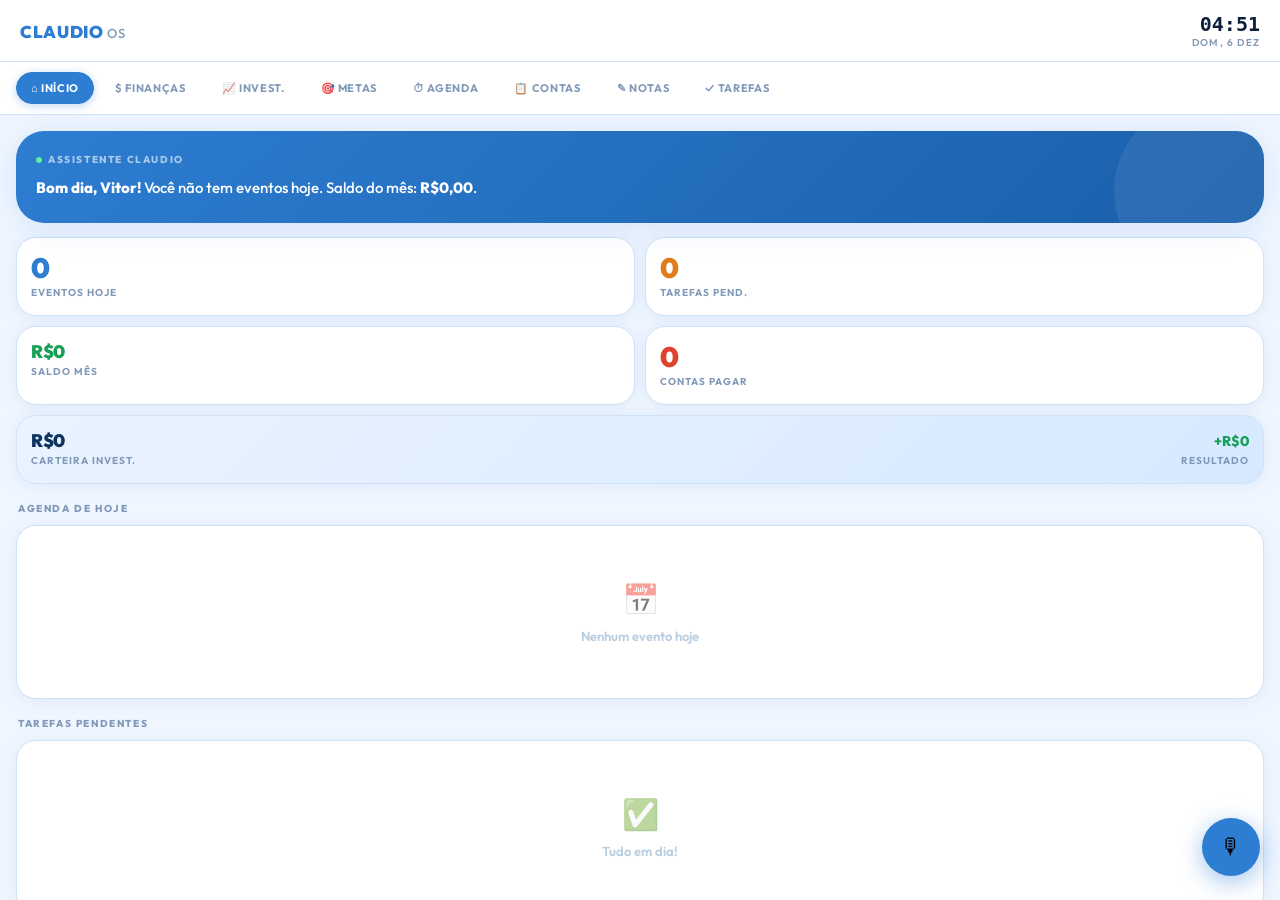
==== commit 287d797c: "Add files via upload" ====
--- a/index 2.html
+++ b/index 2.html
@@ -3,29 +3,16 @@
 <head>
 <meta charset="UTF-8">
 <meta name="viewport" content="width=device-width, initial-scale=1.0, maximum-scale=1.0, user-scalable=no">
-<!-- iOS -->
 <meta name="apple-mobile-web-app-capable" content="yes">
 <meta name="apple-mobile-web-app-status-bar-style" content="default">
-<meta name="apple-mobile-web-app-title" content="Planni">
-<!-- Android / Chrome -->
-<meta name="mobile-web-app-capable" content="yes">
-<meta name="theme-color" content="#2d7dd2">
-<meta name="application-name" content="Planni">
-<meta name="description" content="Seu sistema operacional financeiro pessoal">
-<!-- PWA Manifest (Android) -->
-<link rel="manifest" href="data:application/json;charset=utf-8,%7B%22name%22%3A%22Planni%22%2C%22short_name%22%3A%22Planni%22%2C%22description%22%3A%22Sistema%20operacional%20financeiro%20pessoal%22%2C%22start_url%22%3A%22%2F%22%2C%22display%22%3A%22standalone%22%2C%22background_color%22%3A%22%23f0f6ff%22%2C%22theme_color%22%3A%22%232d7dd2%22%2C%22orientation%22%3A%22portrait%22%2C%22icons%22%3A%5B%7B%22src%22%3A%22data%3Aimage%2Fsvg%2Bxml%2C%253Csvg%2520xmlns%3D%2527http%3A%2F%2Fwww.w3.org%2F2000%2Fsvg%2527%2520viewBox%3D%270%25200%2520512%2520512%2527%253E%253Crect%2520width%3D%2527512%2527%2520height%3D%2527512%2527%2520rx%3D%2527100%2527%2520fill%3D%2527%25232d7dd2%2527%2F%253E%253Ctext%2520x%3D%2527256%2527%2520y%3D%2527320%2527%2520text-anchor%3D%2527middle%2527%2520font-family%3D%2527Arial%2527%2520font-weight%3D%2527900%2527%2520font-size%3D%2527200%2527%2520fill%3D%2527white%2527%253EC%253C%2Ftext%253E%253C%2Fsvg%253E%22%2C%22sizes%22%3A%22512x512%22%2C%22type%22%3A%22image%2Fsvg%2Bxml%22%2C%22purpose%22%3A%22any%20maskable%22%7D%5D%7D">
-<title>Planni — Sua agenda inteligente</title>
+<meta name="theme-color" content="#f0f6ff">
+<title>CLAUDIO OS</title>
 <link href="https://fonts.googleapis.com/css2?family=Outfit:wght@400;500;600;700;800;900&family=JetBrains+Mono:wght@400;500;600&display=swap" rel="stylesheet">
 <style>
 :root{--bg:#f0f6ff;--bg2:#e4eeff;--white:#fff;--sky:#2d7dd2;--sky2:#1a5faa;--sky-lt:#d6e9ff;--sky-xl:#eaf3ff;--ink:#0d1f3c;--ink2:#3a5070;--ink3:#8099b8;--ink4:#b8cce0;--green:#18a058;--red:#e0422d;--orange:#e07d1a;--border:#d0e2f5;--shadow:0 2px 16px rgba(45,125,210,.10);--shadow2:0 4px 32px rgba(45,125,210,.15);--r:14px;--r2:20px;--r3:28px}
 *{margin:0;padding:0;box-sizing:border-box;-webkit-tap-highlight-color:transparent}
 html,body{width:100%;height:100%;overflow:hidden;background:var(--bg);font-family:'Outfit',sans-serif;color:var(--ink)}
-/* ACCESSIBILITY — font scaling */
-body.font-scale-1 #content{font-size:106%}
-body.font-scale-2 #content{font-size:113%}
-body.font-scale-1 #content .fin-pill-val,body.font-scale-1 #content .balance-val{letter-spacing:-.02em}
-body.font-scale-2 #content .fin-pill-val,body.font-scale-2 #content .balance-val{letter-spacing:-.03em}
-#app{width:100%;height:100%;display:none;flex-direction:column;overflow:hidden}
+#app{width:100%;height:100%;display:flex;flex-direction:column;overflow:hidden}
 /* HEADER */
 #header{background:var(--white);border-bottom:1.5px solid var(--border);padding:14px 20px 12px;display:flex;align-items:center;justify-content:space-between;flex-shrink:0;box-shadow:0 1px 8px rgba(45,125,210,.07)}
 .logo{font-size:17px;font-weight:900;letter-spacing:.04em;color:var(--sky)}
@@ -35,16 +22,14 @@
 /* NAV */
 #nav{display:flex;gap:6px;padding:10px 16px;background:var(--white);border-bottom:1.5px solid var(--border);flex-shrink:0;overflow-x:auto;scrollbar-width:none}
 #nav::-webkit-scrollbar{display:none}
-.tab{flex-shrink:0;padding:7px 12px;border-radius:100px;border:1.5px solid transparent;font-family:'Outfit',sans-serif;font-size:11px;font-weight:700;letter-spacing:.04em;text-transform:uppercase;color:var(--ink3);cursor:pointer;background:transparent;transition:all .2s;display:inline-flex;align-items:center;gap:5px;white-space:nowrap}
-.tab svg{opacity:.7;transition:opacity .2s}
+.tab{flex-shrink:0;padding:8px 14px;border-radius:100px;border:1.5px solid transparent;font-family:'Outfit',sans-serif;font-size:11px;font-weight:700;letter-spacing:.06em;text-transform:uppercase;color:var(--ink3);cursor:pointer;background:transparent;transition:all .2s}
 .tab.active{background:var(--sky);border-color:var(--sky);color:#fff;box-shadow:0 2px 10px rgba(45,125,210,.3)}
-.tab.active svg{opacity:1}
 .tab:active{transform:scale(.95)}
 /* CONTENT */
 #content{flex:1;overflow-y:auto;padding:16px;scrollbar-width:none}
 #content::-webkit-scrollbar{display:none}
 .screen{display:none;animation:fadeIn .25s ease}
-.screen.active{display:block;min-height:100%}
+.screen.active{display:block}
 @keyframes fadeIn{from{opacity:0;transform:translateY(6px)}to{opacity:1;transform:translateY(0)}}
 /* CARDS */
 .card{background:var(--white);border:1.5px solid var(--border);border-radius:var(--r2);padding:18px;margin-bottom:12px;box-shadow:var(--shadow)}
@@ -128,18 +113,6 @@
 /* RECURRING */
 .recur-badge{display:inline-flex;align-items:center;gap:4px;padding:3px 8px;border-radius:100px;font-size:9px;font-weight:800;background:#e8f4ff;color:var(--sky);letter-spacing:.06em;margin-left:6px}
 /* GOALS */
-.goal-cat-btn{padding:6px 14px;border-radius:20px;border:1.5px solid var(--border);background:var(--white);font-size:11px;font-weight:700;cursor:pointer;color:var(--ink3);white-space:nowrap;transition:all .2s;flex-shrink:0}
-.goal-cat-btn.active{background:#2d3494;color:#fff;border-color:#2d3494}
-.goal-card-new{background:var(--white);border-radius:16px;padding:16px;margin-bottom:10px;border:1.5px solid var(--border)}
-.goal-card-new.done{border-color:var(--green)}
-.goal-card-new.late{border-color:var(--red)}
-.goal-prog-bar{height:10px;background:var(--bg2);border-radius:10px;overflow:hidden;margin:10px 0 6px}
-.goal-prog-fill{height:100%;border-radius:10px;background:linear-gradient(90deg,#2d3494,#d4af37);transition:width .6s cubic-bezier(.34,1.56,.64,1)}
-.goal-prog-fill.done{background:linear-gradient(90deg,var(--green),#0e7040)}
-.goal-prazo-tag{display:inline-flex;padding:3px 8px;border-radius:20px;font-size:9px;font-weight:800;letter-spacing:.04em}
-.goal-marco-row{display:flex;align-items:center;gap:8px;padding:4px 0;font-size:12px;color:var(--ink2)}
-.goal-marco-dot{width:16px;height:16px;border-radius:50%;border:2px solid var(--border);flex-shrink:0;cursor:pointer;display:flex;align-items:center;justify-content:center;transition:all .2s}
-.goal-marco-dot.done{background:var(--green);border-color:var(--green)}
 .goal-item{background:var(--white);border:1.5px solid var(--border);border-radius:var(--r2);padding:16px;margin-bottom:10px;box-shadow:var(--shadow)}
 .goal-header{display:flex;justify-content:space-between;align-items:flex-start;margin-bottom:10px}
 .goal-name{font-size:15px;font-weight:800;color:var(--ink)}
@@ -243,14 +216,11 @@
 .task-del{color:var(--ink4);cursor:pointer;font-size:14px;padding:4px}
 .task-del:active{color:var(--red)}
 /* VOICE BTN */
-#voice-btn{position:fixed;bottom:28px;left:50%;transform:translateX(-50%);z-index:100;width:68px;height:68px;border-radius:50%;background:linear-gradient(135deg,var(--sky),var(--sky2));border:none;cursor:pointer;display:flex;align-items:center;justify-content:center;box-shadow:0 8px 32px rgba(45,125,210,.55),0 0 0 3px rgba(45,125,210,.15);transition:all .25s}
-#voice-btn:active{transform:translateX(-50%) scale(.93)}
-#voice-btn.listening{background:linear-gradient(135deg,var(--red),#c0392b);box-shadow:0 8px 32px rgba(224,66,45,.55),0 0 0 8px rgba(224,66,45,.15);animation:voicePulse 1.2s ease-in-out infinite}
-@keyframes voicePulse{0%,100%{box-shadow:0 8px 32px rgba(224,66,45,.55),0 0 0 8px rgba(224,66,45,.15)}50%{box-shadow:0 8px 32px rgba(224,66,45,.7),0 0 0 16px rgba(224,66,45,.08)}}
+#voice-btn{position:fixed;bottom:24px;right:20px;z-index:100;width:58px;height:58px;border-radius:50%;background:var(--sky);border:none;cursor:pointer;display:flex;align-items:center;justify-content:center;box-shadow:0 6px 24px rgba(45,125,210,.45);font-size:22px;transition:all .2s}
 #voice-btn.listening{background:var(--red);box-shadow:0 6px 24px rgba(224,66,45,.5);animation:pulse-btn 1s infinite}
 @keyframes pulse-btn{0%,100%{transform:scale(1)}50%{transform:scale(1.06)}}
 /* VOICE MODAL */
-#voice-modal{position:fixed;top:0;left:0;right:0;bottom:0;z-index:200;background:rgba(13,31,60,.5);backdrop-filter:blur(8px);display:none;align-items:flex-end;justify-content:center;padding:20px}
+#voice-modal{position:fixed;inset:0;z-index:200;background:rgba(13,31,60,.5);backdrop-filter:blur(8px);display:none;align-items:flex-end;justify-content:center;padding:20px}
 #voice-modal.show{display:flex}
 .voice-sheet{background:var(--white);border-radius:var(--r3) var(--r3) var(--r2) var(--r2);padding:28px 24px;width:100%;max-width:480px;animation:slideUp .28s ease;border:1.5px solid var(--border);box-shadow:var(--shadow2)}
 @keyframes slideUp{from{transform:translateY(80px);opacity:0}to{transform:translateY(0);opacity:1}}
@@ -264,7 +234,7 @@
 .voice-hints{margin-top:16px;background:var(--sky-xl);border-radius:var(--r);padding:14px;font-size:11px;font-weight:500;color:var(--ink2);line-height:1.8}
 .voice-hints strong{color:var(--sky);font-weight:800;display:block;margin-bottom:4px;font-size:10px;letter-spacing:.1em;text-transform:uppercase}
 /* ALARM */
-#alarm-overlay{position:fixed;top:0;left:0;right:0;bottom:0;z-index:300;background:rgba(240,246,255,.97);backdrop-filter:blur(20px);display:none;flex-direction:column;align-items:center;justify-content:center;padding:32px}
+#alarm-overlay{position:fixed;inset:0;z-index:300;background:rgba(240,246,255,.97);backdrop-filter:blur(20px);display:none;flex-direction:column;align-items:center;justify-content:center;padding:32px}
 #alarm-overlay.show{display:flex;animation:fadeIn .3s ease}
 .alarm-icon{font-size:64px;animation:ring .4s ease-in-out infinite;margin-bottom:20px}
 @keyframes ring{0%,100%{transform:rotate(-12deg)}50%{transform:rotate(12deg)}}
@@ -274,26 +244,18 @@
 #toast{position:fixed;bottom:96px;left:50%;transform:translateX(-50%) translateY(16px);background:var(--sky);color:#fff;padding:10px 22px;border-radius:100px;font-size:12px;font-weight:700;letter-spacing:.06em;opacity:0;transition:all .28s;z-index:500;white-space:nowrap;box-shadow:0 4px 16px rgba(45,125,210,.4)}
 #toast.show{opacity:1;transform:translateX(-50%) translateY(0)}
 /* NOTE EDITOR */
-#note-editor{position:fixed;top:0;left:0;right:0;bottom:0;z-index:200;background:var(--bg);display:none;flex-direction:column;padding:20px;padding-top:56px}
+#note-editor{position:fixed;inset:0;z-index:200;background:var(--bg);display:none;flex-direction:column;padding:20px;padding-top:56px}
 #note-editor.show{display:flex}
 #note-editor-close{position:absolute;top:18px;left:18px;font-size:24px;cursor:pointer;color:var(--ink2);padding:4px}
 #note-editor-title-field{font-family:'Outfit',sans-serif;font-size:24px;font-weight:800;color:var(--ink);background:transparent;border:none;outline:none;margin-bottom:14px;width:100%}
 #note-editor-body-field{flex:1;background:transparent;border:none;outline:none;font-family:'Outfit',sans-serif;font-size:16px;font-weight:500;color:var(--ink2);line-height:1.7;resize:none;width:100%}
 /* CAT MODAL */
-#cat-modal{position:fixed;top:0;left:0;right:0;bottom:0;z-index:250;background:rgba(13,31,60,.5);backdrop-filter:blur(8px);display:none;align-items:flex-end;justify-content:center;padding:20px}
+#cat-modal{position:fixed;inset:0;z-index:250;background:rgba(13,31,60,.5);backdrop-filter:blur(8px);display:none;align-items:flex-end;justify-content:center;padding:20px}
 #cat-modal.show{display:flex}
 .cat-modal-sheet{background:var(--white);border-radius:var(--r3) var(--r3) var(--r2) var(--r2);padding:24px;width:100%;max-width:480px;animation:slideUp .28s ease;border:1.5px solid var(--border);box-shadow:var(--shadow2)}
 .cat-modal-title{font-size:13px;font-weight:800;color:var(--sky);letter-spacing:.12em;text-transform:uppercase;text-align:center;margin-bottom:18px}
-/* EMOJI PICKER */
-#emoji-picker-modal{position:fixed;top:0;left:0;right:0;bottom:0;z-index:350;background:rgba(13,31,60,.5);backdrop-filter:blur(8px);display:none;align-items:flex-end;justify-content:center;padding:20px}
-#emoji-picker-modal.show{display:flex}
-.emoji-sheet{background:var(--white);border-radius:var(--r3) var(--r3) var(--r2) var(--r2);padding:20px;width:100%;max-width:480px;animation:slideUp .28s ease;border:1.5px solid var(--border);box-shadow:var(--shadow2);max-height:70vh;display:flex;flex-direction:column}
-.emoji-sheet-title{font-size:12px;font-weight:800;color:var(--sky);letter-spacing:.12em;text-transform:uppercase;text-align:center;margin-bottom:12px;flex-shrink:0}
-.emoji-search{margin-bottom:12px;flex-shrink:0}
-.emoji-grid{display:grid;grid-template-columns:repeat(7,1fr);gap:4px;overflow-y:auto;flex:1}
-.emoji-btn{width:100%;aspect-ratio:1;border:none;background:transparent;font-size:22px;border-radius:8px;cursor:pointer;display:flex;align-items:center;justify-content:center;transition:background .15s}
-.emoji-btn:active,.emoji-btn:hover{background:var(--sky-xl)}
-#export-modal{position:fixed;top:0;left:0;right:0;bottom:0;z-index:250;background:rgba(13,31,60,.5);backdrop-filter:blur(8px);display:none;align-items:flex-end;justify-content:center;padding:20px}
+/* EXPORT MODAL */
+#export-modal{position:fixed;inset:0;z-index:250;background:rgba(13,31,60,.5);backdrop-filter:blur(8px);display:none;align-items:flex-end;justify-content:center;padding:20px}
 #export-modal.show{display:flex}
 .export-sheet{background:var(--white);border-radius:var(--r3) var(--r3) var(--r2) var(--r2);padding:24px;width:100%;max-width:480px;animation:slideUp .28s ease;border:1.5px solid var(--border);box-shadow:var(--shadow2)}
 /* DATALIST */
@@ -307,375 +269,40 @@
 .week-row{display:flex;justify-content:space-between;align-items:center;margin-bottom:6px}
 .week-row-label{font-size:12px;font-weight:600;color:var(--ink2)}
 .week-row-val{font-size:13px;font-weight:800;font-family:'JetBrains Mono',monospace}
-/* BILLS ENHANCED */
-.bills-summary{border-radius:var(--r2);padding:18px;margin-bottom:14px}
-.bills-summary.danger{background:linear-gradient(135deg,#fde8e6,#fbd0cc);border:1.5px solid #f5b8b3}
-.bills-summary.ok{background:linear-gradient(135deg,#e6f9f0,#ccf2e0);border:1.5px solid #a3e8c4}
-.bs-title{font-size:10px;font-weight:800;letter-spacing:.16em;text-transform:uppercase;color:var(--ink2);margin-bottom:10px}
-.bs-grid{display:grid;grid-template-columns:1fr 1fr 1fr;gap:8px}
-.bs-box{background:rgba(255,255,255,.7);border-radius:var(--r);padding:10px;text-align:center}
-.bs-val{font-size:16px;font-weight:900;font-family:'JetBrains Mono',monospace}
-.bs-val.red{color:var(--red)}.bs-val.orange{color:var(--orange)}.bs-val.green{color:var(--green)}
-.bs-label{font-size:9px;font-weight:700;color:var(--ink3);letter-spacing:.1em;text-transform:uppercase;margin-top:2px}
-.bill-card{background:var(--white);border:1.5px solid var(--border);border-radius:var(--r2);padding:16px;margin-bottom:10px;box-shadow:var(--shadow)}
-.bill-card.atrasada{border-color:#f5b8b3;background:#fffafa}
-.bill-card.negociacao{border-color:#b3d4f5;background:#f5faff}
-.bill-card.resolver{border-color:#fde8cc;background:#fffaf5}
-.bill-card-header{display:flex;align-items:center;gap:12px;margin-bottom:10px}
-.bill-card-icon{width:40px;height:40px;border-radius:12px;display:flex;align-items:center;justify-content:center;font-size:18px;flex-shrink:0}
-.bill-card-name{font-size:15px;font-weight:800;color:var(--ink)}
-.bill-card-sub{font-size:10px;font-weight:700;color:var(--ink3);letter-spacing:.08em;text-transform:uppercase;margin-top:1px}
-.bill-card-del{margin-left:auto;color:var(--ink4);cursor:pointer;font-size:16px;padding:4px}
-.bill-card-del:active{color:var(--red)}
-.bill-status-badge{display:inline-flex;align-items:center;gap:4px;padding:4px 10px;border-radius:100px;font-size:10px;font-weight:800;letter-spacing:.06em}
-.status-emdia{background:#e6f9f0;color:var(--green)}
-.status-atrasado{background:#fde8e6;color:var(--red)}
-.status-negociacao{background:#eaf3ff;color:var(--sky)}
-.status-resolver{background:#fff3dc;color:var(--orange)}
-.status-renegociado{background:#f3e8ff;color:#8b5cf6}
-.status-quitado{background:#e6f9f0;color:var(--green)}
-.status-pendente{background:#fff3dc;color:var(--orange)}
-.financ-progress{margin:10px 0}
-.financ-labels{display:flex;justify-content:space-between;font-size:10px;font-weight:700;color:var(--ink3);margin-bottom:4px}
-.financ-grid{display:grid;grid-template-columns:1fr 1fr;gap:8px;margin-top:10px}
-.financ-cell{background:var(--sky-xl);border-radius:var(--r);padding:10px 12px}
-.financ-cell-label{font-size:9px;font-weight:800;color:var(--ink3);letter-spacing:.12em;text-transform:uppercase;margin-bottom:3px}
-.financ-cell-val{font-size:13px;font-weight:800;color:var(--ink);font-family:'JetBrains Mono',monospace}
-.financ-obs{background:#f8f9fa;border-radius:var(--r);padding:10px;margin-top:8px;font-size:12px;font-weight:500;color:var(--ink2);line-height:1.5}
-/* INDEXADORES */
-.idx-panel{background:linear-gradient(135deg,#0f3460,#1a5faa);border-radius:var(--r2);padding:16px;margin-bottom:14px}
-.idx-title{font-size:10px;font-weight:800;color:rgba(255,255,255,.6);letter-spacing:.16em;text-transform:uppercase;margin-bottom:10px;display:flex;justify-content:space-between;align-items:center}
-.idx-refresh{background:none;border:1px solid rgba(255,255,255,.3);border-radius:100px;color:rgba(255,255,255,.8);font-size:10px;font-weight:700;padding:3px 10px;cursor:pointer}
-.idx-grid{display:grid;grid-template-columns:repeat(3,1fr);gap:8px}
-.idx-box{background:rgba(255,255,255,.1);border-radius:var(--r);padding:10px;text-align:center}
-.idx-name{font-size:9px;font-weight:800;color:rgba(255,255,255,.6);letter-spacing:.12em;text-transform:uppercase;margin-bottom:4px}
-.idx-val{font-size:18px;font-weight:900;color:#fff;font-family:'JetBrains Mono',monospace}
-.idx-period{font-size:9px;color:rgba(255,255,255,.5);margin-top:2px}
-/* ══════ PREMIUM ══════ */
-:root{
-  --prem-gold:#c8a951;
-  --prem-silver:#a8b8c8;
-  --prem-blue:#1a3a6c;
-  --prem-royal:#2351a4;
-  --prem-shine:#e8f0ff;
-}
-.premium-badge{
-  display:inline-flex;align-items:center;gap:4px;
-  padding:3px 10px;border-radius:100px;
-  background:linear-gradient(135deg,#1a3a6c,#2351a4);
-  border:1px solid #a8b8c8;
-  font-size:9px;font-weight:800;letter-spacing:.12em;text-transform:uppercase;
-  color:#e8f0ff;
-}
-.premium-badge svg{width:10px;height:10px}
-.premium-lock{
-  position:absolute;top:0;left:0;right:0;bottom:0;
-  background:rgba(7,15,35,.92);
-  border-radius:inherit;
-  display:flex;flex-direction:column;align-items:center;justify-content:center;
-  padding:28px 24px;z-index:10;
-  backdrop-filter:blur(4px);
-}
-.premium-lock-icon{font-size:40px;margin-bottom:14px;animation:float 3s ease-in-out infinite}
-@keyframes float{0%,100%{transform:translateY(0)}50%{transform:translateY(-6px)}}
-.premium-lock-title{
-  font-family:'Outfit',sans-serif;font-size:20px;font-weight:900;
-  background:linear-gradient(135deg,#a8b8c8,#e8f0ff,#a8b8c8);
-  -webkit-background-clip:text;-webkit-text-fill-color:transparent;
-  background-clip:text;text-align:center;margin-bottom:8px;
-}
-.premium-lock-sub{font-size:12px;font-weight:500;color:rgba(255,255,255,.6);text-align:center;line-height:1.6;margin-bottom:20px}
-.premium-features{width:100%;margin-bottom:20px}
-.premium-feat-item{display:flex;align-items:center;gap:8px;padding:6px 0;border-bottom:1px solid rgba(255,255,255,.08)}
-.premium-feat-item:last-child{border-bottom:none}
-.premium-feat-check{width:18px;height:18px;border-radius:50%;background:linear-gradient(135deg,#2351a4,#1a3a6c);border:1px solid #a8b8c8;display:flex;align-items:center;justify-content:center;font-size:10px;color:#e8f0ff;flex-shrink:0}
-.premium-feat-text{font-size:12px;font-weight:600;color:rgba(255,255,255,.85)}
-.btn-premium{
-  width:100%;padding:14px;border-radius:100px;border:none;
-  background:linear-gradient(135deg,#1a3a6c,#2351a4,#1a3a6c);
-  background-size:200% auto;
-  color:#e8f0ff;font-family:'Outfit',sans-serif;
-  font-size:13px;font-weight:800;letter-spacing:.1em;text-transform:uppercase;
-  cursor:pointer;
-  box-shadow:0 4px 20px rgba(35,81,164,.5),0 0 0 1px #a8b8c8;
-  animation:shimmer 3s linear infinite;
-}
-@keyframes shimmer{0%{background-position:0% 50%}100%{background-position:200% 50%}}
-.btn-premium:active{transform:scale(.97)}
-.premium-tab-badge{
-  display:inline-flex;align-items:center;
-  margin-left:4px;vertical-align:middle;
-}
-.screen-premium-wrap{position:relative}
-/* Premium modal */
-#premium-modal{position:fixed;top:0;left:0;right:0;bottom:0;z-index:400;background:rgba(7,15,35,.85);backdrop-filter:blur(10px);display:none;align-items:flex-end;justify-content:center;padding:20px}
-#premium-modal.show{display:flex}
-.premium-sheet{
-  background:linear-gradient(180deg,#0d1f3c,#07111f);
-  border:1px solid rgba(168,184,200,.3);
-  border-radius:28px 28px 20px 20px;
-  padding:32px 24px 28px;width:100%;max-width:480px;
-  animation:slideUp .3s ease;
-  position:relative;overflow:hidden;
-}
-.premium-sheet::before{
-  content:'';position:absolute;top:-80px;left:50%;transform:translateX(-50%);
-  width:300px;height:300px;border-radius:50%;
-  background:radial-gradient(circle,rgba(35,81,164,.3),transparent 70%);
-  pointer-events:none;
-}
-.prem-sheet-badge{text-align:center;margin-bottom:20px}
-.prem-sheet-title{font-size:26px;font-weight:900;text-align:center;margin-bottom:8px;background:linear-gradient(135deg,#a8b8c8,#e8f0ff,#a8b8c8);-webkit-background-clip:text;-webkit-text-fill-color:transparent;background-clip:text}
-.prem-sheet-sub{font-size:13px;color:rgba(255,255,255,.55);text-align:center;line-height:1.6;margin-bottom:24px}
-.prem-price{text-align:center;margin-bottom:24px}
-.prem-price-val{font-size:42px;font-weight:900;color:#e8f0ff}
-.prem-price-period{font-size:13px;color:rgba(255,255,255,.5);margin-top:2px}
-.prem-divider{height:1px;background:rgba(168,184,200,.15);margin:16px 0}
-/* DARK MODE */
-[data-theme="dark"]{--bg:#0a0e16;--bg2:#0d1117;--white:#f5f8fc;--sky:#2d7dd2;--sky2:#1a5faa;--sky-lt:#d6e9ff;--sky-xl:#eaf3ff;--ink:#0d1f3c;--ink2:#3a5070;--ink3:#8099b8;--ink4:#d0e2f5;--green:#18a058;--red:#e0422d;--orange:#e07d1a;--border:#d0e2f5;--shadow:0 2px 16px rgba(0,0,0,.5);--shadow2:0 4px 32px rgba(0,0,0,.7)}
-[data-theme="dark"] body{background:#0a0e16}
-[data-theme="dark"] #header,[data-theme="dark"] #nav{background:#0d1117}
-[data-theme="dark"] #header .logo,[data-theme="dark"] #clock-display{color:#f5f8fc}
-[data-theme="dark"] .tab{color:#8099b8}
-[data-theme="dark"] .tab.active{background:var(--sky);color:#fff}
-[data-theme="dark"] .section-title,[data-theme="dark"] .dash-section-title{color:#8099b8}
-[data-theme="dark"] input,[data-theme="dark"] textarea,[data-theme="dark"] select{background:#fff;border-color:#d0e2f5;color:#0d1f3c}
-[data-theme="dark"] select option{background:#fff;color:#0d1f3c}
-/* LOGIN */
-#login-screen{position:fixed;top:0;left:0;right:0;bottom:0;z-index:1000;background:linear-gradient(135deg,#0d1f3c,#1a3a6c);display:none;flex-direction:column;align-items:center;justify-content:center;padding:32px}
-.login-logo{font-family:'Outfit',sans-serif;font-size:32px;font-weight:900;color:#fff;letter-spacing:.04em;margin-bottom:4px}
-.login-sub{font-size:13px;color:rgba(255,255,255,.5);letter-spacing:.1em;margin-bottom:36px}
-.login-card{background:rgba(255,255,255,.07);backdrop-filter:blur(20px);border:1.5px solid rgba(255,255,255,.12);border-radius:28px;padding:28px;width:100%;max-width:380px}
-.login-title{font-size:12px;font-weight:800;color:rgba(255,255,255,.5);letter-spacing:.16em;text-transform:uppercase;text-align:center;margin-bottom:18px}
-.login-input{width:100%;background:rgba(255,255,255,.08);border:1.5px solid rgba(255,255,255,.15);border-radius:14px;padding:13px 16px;color:#fff;font-family:'Outfit',sans-serif;font-size:14px;font-weight:500;outline:none;margin-bottom:10px;-webkit-appearance:none}
-.login-input::placeholder{color:rgba(255,255,255,.3)}
-.login-input:focus{border-color:rgba(255,255,255,.4)}
-.login-btn{width:100%;padding:14px;border-radius:100px;border:none;background:#2d7dd2;color:#fff;font-family:'Outfit',sans-serif;font-size:13px;font-weight:800;letter-spacing:.1em;text-transform:uppercase;cursor:pointer;margin-bottom:10px;transition:all .2s}
-.login-btn:active{transform:scale(.98)}
-.login-btn.outline{background:rgba(255,255,255,.08);border:1.5px solid rgba(255,255,255,.2)}
-.login-btn.bio{background:linear-gradient(135deg,#18a058,#0e7040)}
-.login-divider{display:flex;align-items:center;gap:10px;margin:12px 0;color:rgba(255,255,255,.3);font-size:11px;font-weight:600}
-.login-divider::before,.login-divider::after{content:'';flex:1;height:1px;background:rgba(255,255,255,.12)}
-.login-error{color:#f85149;font-size:11px;font-weight:700;text-align:center;min-height:16px;margin-bottom:6px}
-.login-recover{text-align:center;font-size:11px;color:rgba(255,255,255,.4);cursor:pointer;margin-top:10px;font-weight:600}
-/* AGENDA CALENDAR */
-.cal-day{min-height:44px;border-radius:8px;padding:4px;cursor:pointer;position:relative;background:var(--bg);border:1.5px solid transparent;transition:all .15s;display:flex;flex-direction:column;align-items:center}
-.cal-day:active{transform:scale(.93)}
-.cal-day.other-month{opacity:.3}
-.cal-day.today{border-color:var(--sky);background:var(--sky-lt)}
-.cal-day.selected{background:var(--sky);border-color:var(--sky2)}
-.cal-day.selected .cal-day-num{color:#fff}
-.cal-day.has-events::after{content:'';width:5px;height:5px;border-radius:50%;background:var(--sky);position:absolute;bottom:3px}
-.cal-day.today.has-events::after{background:var(--sky2)}
-.cal-day.selected.has-events::after{background:#fff}
-.cal-day-num{font-size:12px;font-weight:700;color:var(--ink);line-height:1.4}
-.cal-day.today .cal-day-num{color:var(--sky);font-weight:900}
-.cal-event-dot{width:4px;height:4px;border-radius:50%;margin:1px auto}
-.cal-day-event-item{display:flex;align-items:center;gap:8px;padding:8px 12px;background:var(--bg);border-radius:var(--r);margin-bottom:6px;border-left:3px solid var(--sky)}
-.cal-day-event-time{font-size:11px;font-weight:700;color:var(--ink3);min-width:40px}
-.cal-day-event-title{font-size:13px;font-weight:700;color:var(--ink);flex:1}
-.ios-toggle{position:relative;display:inline-block;width:44px;height:26px;flex-shrink:0}
-.ios-toggle input{opacity:0;width:0;height:0;position:absolute}
-.ios-toggle-slider{position:absolute;top:0;left:0;right:0;bottom:0;background:rgba(255,255,255,.2);border-radius:26px;transition:all .3s cubic-bezier(.4,0,.2,1);cursor:pointer;border:1.5px solid rgba(255,255,255,.25)}
-.ios-toggle-slider:before{content:'';position:absolute;height:20px;width:20px;left:2px;bottom:2px;background:white;border-radius:50%;transition:all .3s cubic-bezier(.4,0,.2,1);box-shadow:0 2px 4px rgba(0,0,0,.3)}
-.ios-toggle input:checked + .ios-toggle-slider{background:#34c759;border-color:#2db34a}
-.ios-toggle input:checked + .ios-toggle-slider:before{transform:translateX(18px)}
-.ios-toggle-row{display:flex;align-items:center;gap:12px;margin-bottom:12px}
-.ios-toggle-label{font-size:12px;color:rgba(255,255,255,.8);line-height:1.4;flex:1}
-/* USER AVATAR */
-.user-avatar{width:32px;height:32px;border-radius:50%;background:var(--sky);display:flex;align-items:center;justify-content:center;font-size:12px;font-weight:800;color:#fff;cursor:pointer;transition:transform .15s;flex-shrink:0}
-.user-avatar:active{transform:scale(.92)}
-/* PROFILE MODAL */
-#profile-modal{position:fixed;top:0;left:0;right:0;bottom:0;z-index:250;background:rgba(13,31,60,.5);backdrop-filter:blur(8px);display:none;align-items:flex-end;justify-content:center;padding:20px}
-#profile-modal.show{display:flex}
-.profile-sheet{background:var(--white);border-radius:var(--r3) var(--r3) var(--r2) var(--r2);padding:28px 24px;width:100%;max-width:480px;animation:slideUp .28s ease;border:1.5px solid var(--border)}
-/* DASHBOARD */
-.dash-card{background:var(--white);border:1.5px solid var(--border);border-radius:var(--r2);padding:16px;margin-bottom:12px;box-shadow:var(--shadow)}
-.dash-section-title{font-size:10px;font-weight:800;letter-spacing:.16em;text-transform:uppercase;color:var(--ink3);margin:16px 0 8px}
-/* AI */
-.ai-insight-item{display:flex;gap:10px;padding:12px 0;border-bottom:1.5px solid var(--border)}
-.ai-insight-item:last-child{border-bottom:none}
-/* IMPORT */
-.import-drop{border:2px dashed var(--border);border-radius:var(--r2);padding:32px;text-align:center;cursor:pointer;transition:all .2s;background:var(--sky-xl)}
-.import-drop:active{border-color:var(--sky);background:var(--sky-lt)}
-/* SCREEN TRANSITIONS — iPhone style */
-#content{overflow-y:auto;position:relative;-webkit-overflow-scrolling:touch}
-.screen{display:none;animation:none}
-.screen.active{display:block}
-.screen.slide-in-right{animation:slideInFromRight .32s cubic-bezier(.25,.46,.45,.94) forwards}
-.screen.slide-in-left{animation:slideInFromLeft .32s cubic-bezier(.25,.46,.45,.94) forwards}
-.screen.slide-out-right{animation:slideOutToRight .32s cubic-bezier(.25,.46,.45,.94) forwards}
-.screen.slide-out-left{animation:slideOutToLeft .32s cubic-bezier(.25,.46,.45,.94) forwards}
-@keyframes slideInFromRight{from{transform:translateX(100%);opacity:.6}to{transform:translateX(0);opacity:1}}
-@keyframes slideInFromLeft{from{transform:translateX(-100%);opacity:.6}to{transform:translateX(0);opacity:1}}
-@keyframes slideOutToRight{from{transform:translateX(0);opacity:1}to{transform:translateX(100%);opacity:0}}
-@keyframes slideOutToLeft{from{transform:translateX(0);opacity:1}to{transform:translateX(-100%);opacity:0}}
-/* BOTTOM SHEET — transactions list */
-#txlist-sheet{position:fixed;top:0;left:0;right:0;bottom:0;z-index:300;background:rgba(13,31,60,.5);backdrop-filter:blur(8px);display:none;align-items:flex-end;justify-content:center}
-#txlist-sheet.show{display:flex}
-.txlist-panel{background:var(--white);border-radius:28px 28px 0 0;width:100%;max-width:480px;max-height:80vh;display:flex;flex-direction:column;animation:slideUp .3s ease;border-top:1.5px solid var(--border)}
-.txlist-handle{width:36px;height:4px;background:var(--border);border-radius:2px;margin:12px auto 0}
-.txlist-header{padding:16px 20px 12px;flex-shrink:0}
-.txlist-title{font-size:16px;font-weight:900;color:var(--ink)}
-.txlist-total{font-size:13px;font-weight:700;margin-top:2px}
-.txlist-body{overflow-y:auto;padding:0 16px 20px;flex:1}
-.txlist-cat-group{margin-bottom:4px;border-radius:var(--r2);overflow:hidden;border:1.5px solid var(--border)}
-.txlist-cat-header{display:flex;align-items:center;justify-content:space-between;padding:12px 14px;cursor:pointer;background:var(--bg);user-select:none}
-.txlist-cat-header:active{background:var(--bg2)}
-.txlist-cat-icon{font-size:18px;margin-right:8px}
-.txlist-cat-name{font-size:13px;font-weight:700;color:var(--ink);flex:1}
-.txlist-cat-total{font-size:13px;font-weight:800;font-family:'JetBrains Mono',monospace}
-.txlist-cat-arrow{font-size:10px;color:var(--ink3);margin-left:8px;transition:transform .2s}
-.txlist-cat-arrow.open{transform:rotate(180deg)}
-.txlist-items{display:none;background:var(--white)}
-.txlist-items.open{display:block}
-.txlist-item{display:flex;align-items:center;padding:10px 14px;border-top:1px solid var(--border)}
-.txlist-item-desc{flex:1;font-size:12px;font-weight:600;color:var(--ink2)}
-.txlist-item-date{font-size:10px;color:var(--ink3);margin-right:10px}
-.txlist-item-val{font-size:12px;font-weight:800;font-family:'JetBrains Mono',monospace}
-/* FAB LABELS — high contrast fix */
-.fab-label{position:absolute;right:72px;background:#0d1f3c;color:#fff;padding:6px 14px;border-radius:100px;font-size:12px;font-weight:800;white-space:nowrap;opacity:0;transform:translateX(10px);transition:all .3s;pointer-events:none;box-shadow:0 3px 12px rgba(0,0,0,.3);letter-spacing:.03em}
-/* PTAX indicator */
-.ptax-badge{display:flex;align-items:center;gap:6px;background:var(--white);border:1.5px solid var(--border);border-radius:var(--r);padding:8px 12px;margin-bottom:12px}
-.ptax-flag{font-size:16px}
-.ptax-val{font-size:15px;font-weight:900;color:var(--ink);font-family:'JetBrains Mono',monospace}
-.ptax-label{font-size:9px;font-weight:800;color:var(--ink3);letter-spacing:.1em;text-transform:uppercase}
-/* VOICE — click to start/stop */
-#voice-modal .voice-record-btn{width:72px;height:72px;border-radius:50%;border:none;margin:16px auto;display:flex;align-items:center;justify-content:center;cursor:pointer;background:linear-gradient(135deg,var(--sky),var(--sky2));box-shadow:0 6px 24px rgba(45,125,210,.45);transition:all .2s}
-#voice-modal .voice-record-btn.recording{background:linear-gradient(135deg,var(--red),#c0392b);animation:voicePulse 1.2s ease-in-out infinite}
-#fab-container{position:fixed;bottom:28px;right:20px;z-index:100;display:flex;flex-direction:column;align-items:center;gap:12px}
-#fab-main{width:64px;height:64px;border-radius:50%;background:linear-gradient(135deg,var(--sky),var(--sky2));border:none;cursor:pointer;display:flex;align-items:center;justify-content:center;box-shadow:0 8px 28px rgba(45,125,210,.5),0 0 0 3px rgba(45,125,210,.12);transition:all .3s;position:relative;z-index:2}
-#fab-main:active{transform:scale(.93)}
-#fab-main.open{background:linear-gradient(135deg,#3a3a5c,#1a1a35);box-shadow:0 8px 28px rgba(0,0,0,.4)}
-#fab-main.listening{background:linear-gradient(135deg,var(--red),#c0392b);box-shadow:0 8px 32px rgba(224,66,45,.6),0 0 0 8px rgba(224,66,45,.15);animation:voicePulse 1.2s ease-in-out infinite}
-@keyframes voicePulse{0%,100%{box-shadow:0 8px 32px rgba(224,66,45,.6),0 0 0 8px rgba(224,66,45,.15)}50%{box-shadow:0 8px 32px rgba(224,66,45,.8),0 0 0 18px rgba(224,66,45,.07)}}
-.fab-sub{width:52px;height:52px;border-radius:50%;border:none;cursor:pointer;display:flex;align-items:center;justify-content:center;box-shadow:0 6px 20px rgba(0,0,0,.25);transition:all .35s cubic-bezier(.34,1.56,.64,1);position:relative;z-index:2;opacity:0;transform:scale(0) translateY(20px);pointer-events:none}
-.fab-sub:active{transform:scale(.9)!important}
-#fab-income{background:linear-gradient(135deg,#18a058,#0e7040)}
-#fab-expense{background:linear-gradient(135deg,#e0422d,#b83020)}
-#fab-container.open .fab-sub{opacity:1;transform:scale(1) translateY(0);pointer-events:auto}
-#fab-container.open #fab-expense{transition-delay:.05s}
-#fab-container.open #fab-income{transition-delay:.1s}
-.fab-label{position:absolute;right:64px;background:var(--ink);color:#fff;padding:5px 12px;border-radius:100px;font-size:11px;font-weight:700;white-space:nowrap;opacity:0;transform:translateX(8px);transition:all .3s;pointer-events:none}
-#fab-label-expense{bottom:148px}
-#fab-label-income{bottom:212px}
-#fab-label-voice{bottom:276px}
-#fab-container.open .fab-label{opacity:1;transform:translateX(0)}
-#fab-container.open #fab-label-expense{transition-delay:.05s}
-#fab-container.open #fab-label-income{transition-delay:.1s}
-#fab-container.open #fab-label-voice{transition-delay:.15s}
-#fab-container.open #fab-expense{transition-delay:.05s}
-#fab-container.open #fab-income{transition-delay:.1s}
-#fab-container.open #fab-voice{transition-delay:.15s}
-#fab-backdrop{position:fixed;top:0;left:0;right:0;bottom:0;z-index:1;display:none;background:rgba(13,31,60,.25);backdrop-filter:blur(2px)}
-#fab-container.open #fab-backdrop{display:block}
-/* HOME BACK BTN */
-#home-back-btn{position:fixed;bottom:28px;left:20px;z-index:99;width:46px;height:46px;border-radius:50%;background:var(--white);border:1.5px solid var(--border);cursor:pointer;display:none;align-items:center;justify-content:center;box-shadow:0 4px 16px rgba(0,0,0,.1);transition:all .2s}
-#home-back-btn:active{transform:scale(.92)}
-#home-back-btn svg{width:20px;height:20px;fill:var(--ink3)}
-/* QUICK ADD MODAL */
-#quick-add-modal{position:fixed;top:0;left:0;right:0;bottom:0;z-index:350;background:rgba(13,31,60,.5);backdrop-filter:blur(10px);display:none;align-items:flex-end;justify-content:center;padding:20px}
-#quick-add-modal.show{display:flex}
-.quick-add-sheet{background:var(--white);border-radius:28px 28px 20px 20px;padding:28px 24px;width:100%;max-width:480px;animation:slideUp .28s ease;border:1.5px solid var(--border)}
-.quick-add-type-label{font-size:14px;font-weight:900;text-align:center;margin-bottom:20px}
-.quick-add-type-label.income{color:var(--green)}
-.quick-add-type-label.expense{color:var(--red)}
-.quick-amount-input{width:100%;text-align:center;font-size:36px;font-weight:900;font-family:'JetBrains Mono',monospace;border:none;border-bottom:2.5px solid var(--border);background:transparent;color:var(--ink);outline:none;padding:8px 0;margin-bottom:16px}
-.quick-amount-input:focus{border-bottom-color:var(--sky)}
-.camera-btn{width:100%;padding:14px;border-radius:var(--r2);border:2px dashed var(--sky);background:var(--sky-xl);color:var(--sky);font-family:'Outfit',sans-serif;font-size:13px;font-weight:800;cursor:pointer;display:flex;align-items:center;justify-content:center;gap:8px;transition:all .2s;margin-bottom:12px}
-.camera-btn:active{background:var(--sky-lt);transform:scale(.98)}
-.camera-preview{width:100%;border-radius:var(--r2);margin-bottom:12px;display:none;position:relative}
-.camera-preview img{width:100%;border-radius:var(--r2);border:2px solid var(--sky)}
-.camera-preview-del{position:absolute;top:8px;right:8px;background:var(--red);color:#fff;border:none;border-radius:50%;width:28px;height:28px;font-size:14px;cursor:pointer;display:flex;align-items:center;justify-content:center}
-.ai-scan-overlay{position:absolute;top:0;left:0;right:0;bottom:0;background:rgba(13,31,60,.7);border-radius:var(--r2);display:none;align-items:center;justify-content:center;flex-direction:column;gap:10px}
-.ai-scan-overlay.active{display:flex}
-.ai-scan-pulse{width:48px;height:48px;border-radius:50%;background:var(--sky);animation:pulse 1.2s ease-in-out infinite}
-@keyframes pulse{0%,100%{transform:scale(.9);opacity:.7}50%{transform:scale(1.1);opacity:1}}
-.ai-results-card{background:linear-gradient(135deg,#667eea,#764ba2);border-radius:var(--r2);padding:16px;margin-bottom:12px;display:none}
-.ai-results-title{font-size:11px;font-weight:800;color:rgba(255,255,255,.7);letter-spacing:.12em;text-transform:uppercase;margin-bottom:10px}
-.ai-result-item{display:flex;align-items:flex-start;gap:8px;padding:8px 0;border-bottom:1px solid rgba(255,255,255,.1)}
-.ai-result-item:last-child{border-bottom:none}
-.ai-result-check{width:20px;height:20px;border-radius:4px;border:2px solid rgba(255,255,255,.5);flex-shrink:0;cursor:pointer;display:flex;align-items:center;justify-content:center;font-size:11px;background:rgba(255,255,255,.1)}
-.ai-result-check.checked{background:#18a058;border-color:#18a058}
-.ai-result-text{font-size:12px;font-weight:600;color:#fff;line-height:1.5;flex:1}
-.ai-result-tag{display:inline-block;padding:2px 8px;border-radius:100px;font-size:9px;font-weight:800;letter-spacing:.08em;margin-left:6px}
-.tag-agenda{background:rgba(45,125,210,.4);color:#a8d4ff}
-.tag-tarefa{background:rgba(24,160,88,.4);color:#a8f0c8}
-.tag-compra{background:rgba(224,125,26,.4);color:#ffd8a8}
-.tag-financas{background:rgba(224,66,45,.4);color:#ffc8c0}
-.usage-bar-wrap{margin-bottom:8px}
-.usage-bar-label{font-size:10px;font-weight:700;color:var(--ink3);display:flex;justify-content:space-between;margin-bottom:4px}
-.usage-bar{height:4px;background:var(--sky-xl);border-radius:2px;overflow:hidden}
-.usage-bar-fill{height:100%;background:var(--sky);border-radius:2px;transition:width .4s}
 </style>
 </head>
 <body>
 <div id="app">
 <div id="header">
-  <div><div class="logo">Planni</div></div>
-  <div style="display:flex;align-items:center;gap:10px">
-    <button id="dark-toggle" onclick="toggleDark()" style="background:none;border:none;cursor:pointer;color:var(--ink3);padding:4px;display:flex;align-items:center">
-      <svg width="18" height="18" viewBox="0 0 24 24" fill="currentColor"><path d="M12 3c-4.97 0-9 4.03-9 9s4.03 9 9 9 9-4.03 9-9c0-.46-.04-.92-.1-1.36-.98 1.37-2.58 2.26-4.4 2.26-2.98 0-5.4-2.42-5.4-5.4 0-1.81.89-3.42 2.26-4.4-.44-.06-.9-.1-1.36-.1z"/></svg>
-    </button>
-    <div id="clock-display">--:--</div>
-    <div id="user-avatar" class="user-avatar" onclick="openProfileModal()">?</div>
-  </div>
+  <div><div class="logo">CLAUDIO <span>OS</span></div></div>
+  <div><div id="clock-display">--:--</div><div id="date-display">--</div></div>
 </div>
 <div id="nav">
-  <button class="tab active" onclick="showScreen('home',this)">
-    <svg width="16" height="16" viewBox="0 0 24 24" fill="currentColor"><path d="M10 20v-6h4v6h5v-8h3L12 3 2 12h3v8z"/></svg> Início
-  </button>
-  <button class="tab" onclick="showScreen('finance',this)">
-    <svg width="16" height="16" viewBox="0 0 24 24" fill="currentColor"><path d="M11.8 10.9c-2.27-.59-3-1.2-3-2.15 0-1.09 1.01-1.85 2.7-1.85 1.78 0 2.44.85 2.5 2.1h2.21c-.07-1.72-1.12-3.3-3.21-3.81V3h-3v2.16c-1.94.42-3.5 1.68-3.5 3.61 0 2.31 1.91 3.46 4.7 4.13 2.5.6 3 1.48 3 2.41 0 .69-.49 1.79-2.7 1.79-2.06 0-2.87-.92-2.98-2.1h-2.2c.12 2.19 1.76 3.42 3.68 3.83V21h3v-2.15c1.95-.37 3.5-1.5 3.5-3.55 0-2.84-2.43-3.81-4.7-4.4z"/></svg> Finanças
-  </button>
-
-  <button class="tab" onclick="showScreen('goals',this)">
-    <svg width="16" height="16" viewBox="0 0 24 24" fill="currentColor"><path d="M12 2C6.48 2 2 6.48 2 12s4.48 10 10 10 10-4.48 10-10S17.52 2 12 2zm0 18c-4.42 0-8-3.58-8-8s3.58-8 8-8 8 3.58 8 8-3.58 8-8 8zm0-12.5c-2.49 0-4.5 2.01-4.5 4.5S9.51 16.5 12 16.5s4.5-2.01 4.5-4.5S14.49 7.5 12 7.5zm0 5.5c-.55 0-1-.45-1-1s.45-1 1-1 1 .45 1 1-.45 1-1 1z"/></svg> Metas
-  </button>
-  <button class="tab" onclick="showScreen('notes',this)">
-    <svg width="16" height="16" viewBox="0 0 24 24" fill="currentColor"><path d="M3 18h12v-2H3v2zm0-5h12v-2H3v2zm0-7v2h12V6H3zm14 9.17V16h.83L21 12.83 20.17 12 17 15.17zm3.6-3.6c.2-.2.2-.51 0-.7l-.47-.47c-.2-.2-.51-.2-.71 0l-.41.41.83.84.76-.08z"/></svg> Notas
-  </button>
-  <button class="tab" onclick="showScreen('tasks',this)">
-    <svg width="16" height="16" viewBox="0 0 24 24" fill="currentColor"><path d="M19 3H5c-1.1 0-2 .9-2 2v14c0 1.1.9 2 2 2h14c1.1 0 2-.9 2-2V5c0-1.1-.9-2-2-2zm-9 14l-5-5 1.41-1.41L10 14.17l7.59-7.59L19 8l-9 9z"/></svg> Tarefas
-  </button>
-  <button class="tab" onclick="showScreen('reports',this)">
-    <svg width="16" height="16" viewBox="0 0 24 24" fill="currentColor"><path d="M19 3H5c-1.1 0-2 .9-2 2v14c0 1.1.9 2 2 2h14c1.1 0 2-.9 2-2V5c0-1.1-.9-2-2-2zm-5 14H7v-2h7v2zm3-4H7v-2h10v2zm0-4H7V7h10v2z"/></svg> Relatórios
-  </button>
-
-  <button class="tab" onclick="showScreen('invest',this)">
-    <svg width="16" height="16" viewBox="0 0 24 24" fill="currentColor"><path d="M3.5 18.49l6-6.01 4 4L22 6.92l-1.41-1.41-7.09 7.97-4-4L2 16.99z"/></svg> Invest.<span class="premium-tab-badge"><svg width="9" height="9" viewBox="0 0 24 24" fill="#a8b8c8"><path d="M12 1L3 5v6c0 5.55 3.84 10.74 9 12 5.16-1.26 9-6.45 9-12V5l-9-4zm-2 16l-4-4 1.41-1.41L10 14.17l6.59-6.59L18 9l-8 8z"/></svg></span>
-  </button>
-  <button class="tab" onclick="showScreen('agenda',this)">
-    <svg width="16" height="16" viewBox="0 0 24 24" fill="currentColor"><path d="M17 12h-5v5h5v-5zM16 1v2H8V1H6v2H5c-1.11 0-1.99.9-1.99 2L3 19c0 1.1.89 2 2 2h14c1.1 0 2-.9 2-2V5c0-1.1-.9-2-2-2h-1V1h-2zm3 18H5V8h14v11z"/></svg> Agenda<span class="premium-tab-badge"><svg width="9" height="9" viewBox="0 0 24 24" fill="#a8b8c8"><path d="M12 1L3 5v6c0 5.55 3.84 10.74 9 12 5.16-1.26 9-6.45 9-12V5l-9-4zm-2 16l-4-4 1.41-1.41L10 14.17l6.59-6.59L18 9l-8 8z"/></svg></span>
-  </button>
-  <button class="tab" onclick="showScreen('ai',this)">
-    <svg width="16" height="16" viewBox="0 0 24 24" fill="currentColor"><path d="M20 2H4c-1.1 0-2 .9-2 2v18l4-4h14c1.1 0 2-.9 2-2V4c0-1.1-.9-2-2-2zm-2 12H6v-2h12v2zm0-3H6V9h12v2zm0-3H6V6h12v2z"/></svg> IA<span class="premium-tab-badge"><svg width="9" height="9" viewBox="0 0 24 24" fill="#a8b8c8"><path d="M12 1L3 5v6c0 5.55 3.84 10.74 9 12 5.16-1.26 9-6.45 9-12V5l-9-4zm-2 16l-4-4 1.41-1.41L10 14.17l6.59-6.59L18 9l-8 8z"/></svg></span>
-  </button>
+  <button class="tab active" onclick="showScreen('home',this)">⌂ Início</button>
+  <button class="tab" onclick="showScreen('finance',this)">$ Finanças</button>
+  <button class="tab" onclick="showScreen('invest',this)">📈 Invest.</button>
+  <button class="tab" onclick="showScreen('goals',this)">🎯 Metas</button>
+  <button class="tab" onclick="showScreen('agenda',this)">⏱ Agenda</button>
+  <button class="tab" onclick="showScreen('bills',this)">📋 Contas</button>
+  <button class="tab" onclick="showScreen('notes',this)">✎ Notas</button>
+  <button class="tab" onclick="showScreen('tasks',this)">✓ Tarefas</button>
 </div>
 <div id="content">
 
 <!-- HOME -->
 <div id="screen-home" class="screen active">
   <div class="briefing-wrap">
-    <div class="briefing-tag"><span class="live-dot"></span> Assistente Planni</div>
+    <div class="briefing-tag"><span class="live-dot"></span> Assistente CLAUDIO</div>
     <div id="briefing-text">Carregando...</div>
   </div>
   <div class="stats-grid">
-    <div class="stat-box" onclick="navTo('agenda')" style="cursor:pointer;transition:transform .15s,box-shadow .15s" ontouchstart="this.style.transform='scale(.97)'" ontouchend="this.style.transform=''">
-      <div class="stat-num" id="h-events">0</div><div class="stat-label">Eventos Hoje ›</div>
-    </div>
-    <div class="stat-box" onclick="navTo('tasks')" style="cursor:pointer;transition:transform .15s,box-shadow .15s" ontouchstart="this.style.transform='scale(.97)'" ontouchend="this.style.transform=''">
-      <div class="stat-num" id="h-tasks" style="color:var(--orange)">0</div><div class="stat-label">Tarefas Pend. ›</div>
-    </div>
-    <div class="stat-box" onclick="navTo('finance')" style="cursor:pointer;transition:transform .15s,box-shadow .15s" ontouchstart="this.style.transform='scale(.97)'" ontouchend="this.style.transform=''">
-      <div class="stat-num" id="h-balance" style="font-size:18px">R$0</div><div class="stat-label">Saldo Mês ›</div>
-    </div>
-    <div class="stat-box" onclick="navTo('bills')" style="cursor:pointer;transition:transform .15s,box-shadow .15s" ontouchstart="this.style.transform='scale(.97)'" ontouchend="this.style.transform=''">
-      <div class="stat-num" id="h-bills" style="color:var(--red)">0</div><div class="stat-label">Contas Pagar ›</div>
-    </div>
-    <div class="stat-box" onclick="navTo('invest')" style="grid-column:1/-1;background:linear-gradient(135deg,#eaf3ff,#d6e9ff);cursor:pointer;transition:transform .15s" ontouchstart="this.style.transform='scale(.98)'" ontouchend="this.style.transform=''">
+    <div class="stat-box"><div class="stat-num" id="h-events">0</div><div class="stat-label">Eventos Hoje</div></div>
+    <div class="stat-box"><div class="stat-num" id="h-tasks" style="color:var(--orange)">0</div><div class="stat-label">Tarefas Pend.</div></div>
+    <div class="stat-box"><div class="stat-num" id="h-balance" style="font-size:18px">R$0</div><div class="stat-label">Saldo Mês</div></div>
+    <div class="stat-box"><div class="stat-num" id="h-bills" style="color:var(--red)">0</div><div class="stat-label">Contas Pagar</div></div>
+    <div class="stat-box" style="grid-column:1/-1;background:linear-gradient(135deg,#eaf3ff,#d6e9ff)">
       <div style="display:flex;justify-content:space-between;align-items:center">
-        <div><div class="stat-num" id="h-inv" style="font-size:18px;color:#0f3460">R$0</div><div class="stat-label">Carteira Invest. ›</div></div>
+        <div><div class="stat-num" id="h-inv" style="font-size:18px;color:#0f3460">R$0</div><div class="stat-label">Carteira Invest.</div></div>
         <div style="text-align:right"><div id="h-inv-res" style="font-size:14px;font-weight:800;color:var(--green)">+R$0</div><div class="stat-label">Resultado</div></div>
       </div>
     </div>
@@ -689,203 +316,48 @@
 
 <!-- FINANÇAS -->
 <div id="screen-finance" class="screen">
-<div class="month-nav">
+  <div class="month-nav">
     <button class="month-nav-btn" onclick="changeMonth(-1)">‹</button>
     <div class="month-label" id="month-label"></div>
     <button class="month-nav-btn" onclick="changeMonth(1)">›</button>
   </div>
   <div id="balance-hero-wrap"></div>
   <div class="fin-pills">
-    <div class="fin-pill" onclick="openTxSheet('in')" style="cursor:pointer;transition:transform .15s" ontouchstart="this.style.transform='scale(.96)'" ontouchend="this.style.transform=''">
-      <div class="fin-pill-val green" id="total-in">R$0</div>
-      <div class="fin-pill-label">Entradas ›</div>
-    </div>
-    <div class="fin-pill" onclick="openTxSheet('out')" style="cursor:pointer;transition:transform .15s" ontouchstart="this.style.transform='scale(.96)'" ontouchend="this.style.transform=''">
-      <div class="fin-pill-val red" id="total-out">R$0</div>
-      <div class="fin-pill-label">Saídas ›</div>
-    </div>
-  </div>
-  
-  <!-- SUB-ABAS FINANÇAS -->
-  <div class="inv-tabs" style="margin-bottom:14px">
-    <div class="inv-tab active" id="fintab-extrato" onclick="switchFinanceTab('extrato')">Extrato</div>
-    <div class="inv-tab" id="fintab-analise" onclick="switchFinanceTab('analise')">Análise</div>
-    <div class="inv-tab" id="fintab-contas" onclick="switchFinanceTab('contas')">Contas</div>
-  </div>
-
-  <!-- TAB EXTRATO -->
-  <div id="finpanel-extrato">
-    <div style="position:relative;margin-bottom:10px">
-    <svg width="16" height="16" viewBox="0 0 24 24" fill="var(--ink3)" style="position:absolute;left:12px;top:50%;transform:translateY(-50%)"><path d="M15.5 14h-.79l-.28-.27C15.41 12.59 16 11.11 16 9.5 16 5.91 13.09 3 9.5 3S3 5.91 3 9.5 5.91 16 9.5 16c1.61 0 3.09-.59 4.23-1.57l.27.28v.79l5 4.99L20.49 19l-4.99-5zm-6 0C7.01 14 5 11.99 5 9.5S7.01 5 9.5 5 14 7.01 14 9.5 11.99 14 9.5 14z"/></svg>
-    <input id="tx-search" type="text" placeholder="Buscar transação..." oninput="renderFinance()" style="width:100%;padding:10px 12px 10px 36px;border:1.5px solid var(--border);border-radius:var(--r);background:var(--white);font-size:13px;color:var(--ink)">
-  </div>
-    <button class="btn" onclick="toggleTxForm()" id="tx-form-toggle-btn" style="background:linear-gradient(135deg,var(--sky),var(--sky2));margin-bottom:12px">+ Nova Movimentação</button>
-    <div id="tx-form-wrap" style="display:none">
-<div class="card">
-    <div class="card-title blue" style="display:flex;justify-content:space-between;align-items:center">
-      Nova Movimentação
-      <button class="btn btn-ghost" style="padding:5px 12px;font-size:10px;width:auto" onclick="openExport()">↓ Exportar</button>
-    </div>
-    <div class="form-group">
-      <label>Descrição</label>
-      <input id="tx-desc" type="text" placeholder="Ex: Supermercado, Salário...">
-    </div>
-    <div class="input-row">
-      <div><label>Valor R$</label><input id="tx-value" type="number" oninput="updateParcelaPreview()" placeholder="0,00" step="0.01" min="0"></div>
-      <div><label>Tipo</label><select id="tx-type" onchange="populateCatSelect('tx-cat',this.value)"><option value="out">Saída (−)</option><option value="in">Entrada (+)</option></select></div>
-    </div>
-    <div class="form-group">
-      <label>Categoria <button onclick="openCatModal(document.getElementById('tx-type').value)" style="background:none;border:none;cursor:pointer;color:var(--sky);font-size:13px;font-weight:800;padding:0 4px">+ Nova</button></label>
-      <select id="tx-cat"></select>
-    </div>
-    <div class="input-row">
-      <div><label>Data</label><input id="tx-date" type="date"></div>
-      <div><label>Recorrência</label>
-        <select id="tx-recur" onchange="updateRecurPreview()">
-          <option value="0">Não recorrente</option>
-          <option value="mensal">Mensal</option>
-          <option value="quinzenal">Quinzenal</option>
-          <option value="semanal">Semanal</option>
-          <option value="anual">Anual</option>
-        </select>
-      </div>
-    </div>
-    <div class="input-row">
-      <div><label>Parcelado?</label>
-        <select id="tx-parcelas" onchange="updateParcelaPreview()">
-          <option value="1">À vista</option>
-          <option value="2">2x</option>
-          <option value="3">3x</option>
-          <option value="4">4x</option>
-          <option value="5">5x</option>
-          <option value="6">6x</option>
-          <option value="10">10x</option>
-          <option value="12">12x</option>
-          <option value="18">18x</option>
-          <option value="24">24x</option>
-        </select>
-      </div>
-      <div id="tx-parcela-info" style="display:flex;align-items:flex-end;padding-bottom:10px;font-size:11px;font-weight:700;color:var(--sky)"></div>
-    </div>
-    <div id="tx-recur-preview" style="display:none;background:#eaf3ff;border-radius:10px;padding:10px 12px;margin-bottom:11px;font-size:12px;font-weight:600;color:var(--sky)"></div>
-    <button class="btn" onclick="addTransaction()">Registrar</button>
-  </div>
-  
-    </div>
-<div class="card" id="tx-list"></div>
-
-
-  
-  </div>
-
-  <!-- TAB ANÁLISE -->
-  <div id="finpanel-analise" style="display:none">
-<!-- Gráfico Pizza -->
+    <div class="fin-pill"><div class="fin-pill-val green" id="total-in">R$0</div><div class="fin-pill-label">Entradas</div></div>
+    <div class="fin-pill"><div class="fin-pill-val red" id="total-out">R$0</div><div class="fin-pill-label">Saídas</div></div>
+  </div>
+  <!-- Gráfico Pizza -->
   <div class="card">
     <div class="card-title blue">Distribuição de Gastos</div>
     <div id="pie-container"></div>
     <div class="section-title" style="margin-top:14px">Por Categoria</div>
     <div id="cat-chart"></div>
   </div>
-  
-  </div>
-
-  <!-- TAB CONTAS -->
-  <div id="finpanel-contas" style="display:none">
-<!-- CONTAS (integrado em Finanças) -->
-  <div id="finance-contas-section" style="margin-top:6px">
-    <div class="section-title" style="display:flex;align-items:center;justify-content:space-between">
-      <span>Contas a Pagar</span>
-    </div>
-
-  <!-- RESUMO TOPO -->
-  <div id="bills-summary-wrap"></div>
-
-  <!-- TABS -->
-  <div class="inv-tabs">
-    <div class="inv-tab active" id="btab-avulsa"   onclick="switchBillTab('avulsa')">Avulsas</div>
-    <div class="inv-tab"        id="btab-fixa"     onclick="switchBillTab('fixa')">Fixas/Recorr.</div>
-    <div class="inv-tab"        id="btab-financ"   onclick="switchBillTab('financ')">Financ./Empréstimos</div>
-  </div>
-
-  <!-- FORM AVULSA -->
-  <div id="bform-avulsa" class="card">
-    <div class="card-title blue">Nova Conta Avulsa</div>
-    <div class="form-group"><label>Nome</label><input id="ba-name" type="text" placeholder="Ex: Conta de luz de março..."></div>
+  <div class="card">
+    <div class="card-title blue" style="display:flex;justify-content:space-between;align-items:center">
+      Nova Movimentação
+      <button class="btn btn-ghost" style="padding:5px 12px;font-size:10px;width:auto" onclick="openExport()">↓ Exportar</button>
+    </div>
+    <div class="form-group">
+      <label>Descrição</label>
+      <input id="tx-desc" type="text" placeholder="Ex: Supermercado, Salário...">
+    </div>
     <div class="input-row">
-      <div><label>Valor R$</label><input id="ba-value" type="number" placeholder="0,00" step="0.01" min="0"></div>
-      <div><label>Vencimento</label><input id="ba-due" type="date"></div>
+      <div><label>Valor R$</label><input id="tx-value" type="number" placeholder="0,00" step="0.01" min="0"></div>
+      <div><label>Tipo</label><select id="tx-type" onchange="populateCatSelect('tx-cat',this.value)"><option value="out">Saída (−)</option><option value="in">Entrada (+)</option></select></div>
+    </div>
+    <div class="form-group">
+      <label>Categoria <button onclick="openCatModal(document.getElementById('tx-type').value)" style="background:none;border:none;cursor:pointer;color:var(--sky);font-size:13px;font-weight:800;padding:0 4px">+ Nova</button></label>
+      <select id="tx-cat"></select>
     </div>
     <div class="input-row">
-      <div><label>Categoria</label><select id="ba-cat"><option value="moradia">🏠 Moradia</option><option value="energia">💡 Energia</option><option value="agua">💧 Água</option><option value="internet">📶 Internet</option><option value="saude">💊 Saúde</option><option value="educacao">📚 Educação</option><option value="servicos">📱 Assinaturas</option><option value="transporte">🚗 Transporte</option><option value="outros">◈ Outros</option></select></div>
-      <div><label>Status</label><select id="ba-status"><option value="pendente">🟡 Pendente</option><option value="atrasada">🔴 Atrasada</option><option value="negociacao">🔵 Em Negociação</option></select></div>
-    </div>
-    <button class="btn" onclick="addBillAvulsa()">Adicionar Conta</button>
-  </div>
-
-  <!-- FORM FIXA/RECORRENTE -->
-  <div id="bform-fixa" class="card" style="display:none">
-    <div class="card-title blue">Nova Conta Fixa / Recorrente</div>
-    <div class="form-group"><label>Nome</label><input id="bf-name" type="text" placeholder="Ex: Aluguel, Netflix, Academia..."></div>
-    <div class="input-row">
-      <div><label>Valor R$</label><input id="bf-value" type="number" placeholder="0,00" step="0.01" min="0"></div>
-      <div><label>Dia Vencimento</label><input id="bf-day" type="number" placeholder="Ex: 10" min="1" max="31"></div>
-    </div>
-    <div class="input-row">
-      <div><label>Categoria</label><select id="bf-cat"><option value="moradia">🏠 Moradia</option><option value="energia">💡 Energia</option><option value="agua">💧 Água</option><option value="internet">📶 Internet</option><option value="saude">💊 Saúde</option><option value="educacao">📚 Educação</option><option value="servicos">📱 Assinaturas</option><option value="transporte">🚗 Transporte</option><option value="outros">◈ Outros</option></select></div>
-      <div><label>Tipo</label><select id="bf-recur"><option value="mensal">Mensal</option><option value="anual">Anual</option><option value="trimestral">Trimestral</option><option value="indeterminado">Indeterminado</option></select></div>
-    </div>
-    <button class="btn" onclick="addBillFixa()">Adicionar Conta Fixa</button>
-  </div>
-
-  <!-- FORM FINANCIAMENTO/EMPRÉSTIMO -->
-  <div id="bform-financ" class="card" style="display:none">
-    <div class="card-title blue">Novo Financiamento / Empréstimo</div>
-    <div class="input-row">
-      <div style="flex:0 0 72px">
-        <label>Ícone</label>
-        <button id="bf2-icon-btn" onclick="openEmojiPicker('bf2-icon')" style="width:100%;height:44px;border-radius:var(--r);border:1.5px solid var(--border);background:var(--sky-xl);font-size:24px;cursor:pointer;display:flex;align-items:center;justify-content:center">🏠</button>
-        <input type="hidden" id="bf2-icon" value="🏠">
-      </div>
-      <div><label>Nome / Descrição</label><input id="bf2-name" type="text" placeholder="Ex: Financiamento Ap. 202..."></div>
-    </div>
-    <div class="form-group"><label>Tipo</label><select id="bf2-type">
-      <option value="imovel">🏠 Financiamento Imóvel</option>
-      <option value="veiculo">🚗 Financiamento Veículo</option>
-      <option value="pessoal">💳 Empréstimo Pessoal</option>
-      <option value="consignado">📋 Crédito Consignado</option>
-      <option value="estudantil">📚 Financiamento Estudantil (FIES)</option>
-      <option value="empresa">🏢 Empréstimo Empresarial</option>
-      <option value="outro">◈ Outro</option>
-    </select></div>
-    <div class="input-row">
-      <div><label>Valor Total R$</label><input id="bf2-total" type="number" placeholder="200000,00" step="0.01" min="0"></div>
-      <div><label>Valor Pago R$</label><input id="bf2-paid" type="number" placeholder="50000,00" step="0.01" min="0" value="0"></div>
-    </div>
-    <div class="input-row">
-      <div><label>Parcela Mensal R$</label><input id="bf2-parcel" type="number" placeholder="1500,00" step="0.01" min="0"></div>
-      <div><label>Parcelas Restantes</label><input id="bf2-remaining" type="number" placeholder="120" min="0"></div>
-    </div>
-    <div class="input-row">
-      <div><label>Taxa Juros % a.a.</label><input id="bf2-rate" type="number" placeholder="9.5" step="0.01"></div>
-      <div><label>Próx. Vencimento</label><input id="bf2-due" type="date"></div>
-    </div>
-    <div class="form-group"><label>Status</label><select id="bf2-status">
-      <option value="emdia">✅ Em Dia</option>
-      <option value="atrasado">🔴 Atrasado</option>
-      <option value="negociacao">🔵 Em Negociação</option>
-      <option value="resolver">⚠️ Falta Resolver</option>
-      <option value="renegociado">🟣 Renegociado</option>
-      <option value="quitado">🏆 Quitado</option>
-    </select></div>
-    <div class="form-group"><label>Observação</label><textarea id="bf2-obs" rows="2" placeholder="Detalhes, acordo, contato do credor..."></textarea></div>
-    <button class="btn" onclick="addBillFinanc()">Adicionar Financiamento</button>
-  </div>
-
-  <div class="section-title" id="bills-list-title">Contas Avulsas Pendentes</div>
-  <div id="bills-list"></div>
-  </div>
-  </div>
+      <div><label>Data</label><input id="tx-date" type="date"></div>
+      <div><label>Recorrente?</label><select id="tx-recur"><option value="0">Não</option><option value="1">Mensal</option></select></div>
+    </div>
+    <button class="btn" onclick="addTransaction()">Registrar</button>
+  </div>
+  <div class="section-title">Extrato</div>
+  <div class="card" id="tx-list"></div>
 </div>
 
 <!-- INVESTIMENTOS -->
@@ -903,7 +375,6 @@
     <div class="inv-sum-box"><div class="inv-sum-val" id="inv-acoes-total">R$ 0</div><div class="inv-sum-label">Ações</div></div>
     <div class="inv-sum-box"><div class="inv-sum-val" id="inv-cripto-total">R$ 0</div><div class="inv-sum-label">Cripto</div></div>
   </div>
-  <div id="inv-indexadores"></div>
   <div class="inv-tabs">
     <div class="inv-tab active" id="itab-fixa" onclick="switchInvTab('fixa')">Renda Fixa</div>
     <div class="inv-tab" id="itab-variavel" onclick="switchInvTab('variavel')">Ações B3</div>
@@ -915,13 +386,12 @@
     <div class="form-group"><label>Nome</label><input id="fi-name" type="text" placeholder="Ex: CDB Nubank 120% CDI" list="bank-list"><datalist id="bank-list"></datalist></div>
     <div class="input-row">
       <div><label>Tipo</label><select id="fi-type"><option>CDB</option><option>LCI</option><option>LCA</option><option>CRI</option><option>CRA</option><option>Debênture</option><option>Tesouro Selic</option><option>Tesouro IPCA+</option><option>Tesouro Prefixado</option><option>Poupança</option></select></div>
-      <div><label>Indexador</label><select id="fi-index" onchange="updateRateLabel()"><option value="CDI">CDI %</option><option value="IPCA+">IPCA+</option><option value="Prefixado">Prefixado</option><option value="Selic">Selic</option></select></div>
+      <div><label>Indexador</label><select id="fi-index"><option value="CDI">CDI %</option><option value="IPCA+">IPCA+</option><option value="Prefixado">Prefixado</option><option value="Selic">Selic</option></select></div>
     </div>
     <div class="input-row">
       <div><label>Valor R$</label><input id="fi-value" type="number" placeholder="1000,00" step="0.01" min="0"></div>
-      <div><label id="fi-rate-label">% do CDI (ex: 110 = 110% CDI)</label><input id="fi-rate" type="number" placeholder="Ex: 110" step="0.01" oninput="updateRatePreview()"></div>
-    </div>
-    <div id="fi-rate-preview" style="background:#eaf3ff;border-radius:10px;padding:10px 12px;margin-bottom:11px;font-size:12px;font-weight:600;color:var(--sky);display:none"></div>
+      <div><label>Taxa % a.a.</label><input id="fi-rate" type="number" placeholder="Ex: 12.5" step="0.01"></div>
+    </div>
     <div class="input-row">
       <div><label>Aplicação</label><input id="fi-start" type="date"></div>
       <div><label>Vencimento</label><input id="fi-end" type="date"></div>
@@ -953,70 +423,31 @@
   </div>
   <div class="section-title" id="inv-list-title">Renda Fixa</div>
   <div id="inv-list"><div class="empty"><div class="empty-icon">📈</div>Nenhum investimento</div></div>
-</div><!-- /screen-invest -->
+</div>
+
+<!-- METAS -->
+<div id="screen-goals" class="screen">
+  <div class="card">
+    <div class="card-title blue">Nova Meta Financeira</div>
+    <div class="input-row">
+      <div style="flex:0 0 64px"><label>Emoji</label><input id="goal-emoji" type="text" placeholder="🎯" style="text-align:center;font-size:20px;padding:8px"></div>
+      <div><label>Nome da Meta</label><input id="goal-name" type="text" placeholder="Ex: Viagem Europa, Carro..."></div>
+    </div>
+    <div class="input-row">
+      <div><label>Meta R$</label><input id="goal-target" type="number" placeholder="10000,00" step="0.01" min="0"></div>
+      <div><label>Já Tenho R$</label><input id="goal-current" type="number" placeholder="0,00" step="0.01" min="0"></div>
+    </div>
+    <div class="form-group"><label>Prazo</label><input id="goal-deadline" type="date"></div>
+    <button class="btn" onclick="addGoal()">Criar Meta</button>
+  </div>
+  <div class="section-title">Minhas Metas</div>
+  <div id="goals-list"><div class="empty"><div class="empty-icon">🎯</div>Nenhuma meta criada</div></div>
+</div>
 
 <!-- AGENDA -->
 <div id="screen-agenda" class="screen">
-  <!-- GROUP PANEL -->
-  <div id="agenda-group-panel" style="margin-bottom:12px"></div>
-
-  <!-- GROUP MODAL TRIGGER -->
-  <div id="agenda-group-bar" style="display:flex;align-items:center;justify-content:space-between;background:var(--white);border:1.5px solid var(--border);border-radius:var(--r2);padding:12px 16px;margin-bottom:12px;cursor:pointer" onclick="openGroupModal()">
-    <div style="display:flex;align-items:center;gap:10px">
-      <div id="agenda-group-icon" style="font-size:20px">👤</div>
-      <div>
-        <div id="agenda-group-name" style="font-size:13px;font-weight:800;color:var(--ink)">Agenda Pessoal</div>
-        <div id="agenda-group-members" style="font-size:10px;font-weight:600;color:var(--ink3)">Toque para criar ou entrar em um grupo</div>
-      </div>
-    </div>
-    <svg width="16" height="16" viewBox="0 0 24 24" fill="var(--ink3)"><path d="M8.59 16.59L13.17 12 8.59 7.41 10 6l6 6-6 6-1.41-1.41z"/></svg>
-  </div>
-  <div class="card" id="add-event-form">
+  <div class="card">
     <div class="card-title blue">Novo Evento</div>
-
-    <!-- CAMERA AI SECTION -->
-    <div style="margin-bottom:14px">
-      <button class="camera-btn" onclick="openCameraCapture()">
-        <svg width="20" height="20" viewBox="0 0 24 24" fill="currentColor"><path d="M12 15.2A3.2 3.2 0 0 1 8.8 12 3.2 3.2 0 0 1 12 8.8 3.2 3.2 0 0 1 15.2 12 3.2 3.2 0 0 1 12 15.2M9 2L7.17 4H4c-1.1 0-2 .9-2 2v12c0 1.1.9 2 2 2h16c1.1 0 2-.9 2-2V6c0-1.1-.9-2-2-2h-3.17L15 2H9m3 7a5 5 0 0 1 5 5 5 5 0 0 1-5 5 5 5 0 0 1-5-5 5 5 0 0 1 5-5z"/></svg>
-        📷 Fotografar Agenda / Caderno
-      </button>
-      <input type="file" id="camera-input" accept="image/*" capture="environment" style="display:none" onchange="handleCameraCapture(this)">
-
-      <!-- Usage counter -->
-      <div class="usage-bar-wrap" id="camera-usage-wrap" style="display:none">
-        <div class="usage-bar-label">
-          <span>Fotos usadas este mês</span>
-          <span id="camera-usage-count">0/20</span>
-        </div>
-        <div class="usage-bar"><div class="usage-bar-fill" id="camera-usage-fill" style="width:0%"></div></div>
-      </div>
-
-      <!-- Image preview -->
-      <div class="camera-preview" id="camera-preview">
-        <img id="camera-preview-img" src="" alt="Foto capturada">
-        <div class="ai-scan-overlay" id="ai-scan-overlay">
-          <div class="ai-scan-pulse"></div>
-          <div style="font-size:12px;font-weight:700;color:#fff">IA analisando...</div>
-        </div>
-        <button class="camera-preview-del" onclick="clearCameraCapture()">✕</button>
-      </div>
-
-      <!-- AI Results -->
-      <div class="ai-results-card" id="ai-results-card">
-        <div class="ai-results-title">✨ IA identificou estes itens</div>
-        <div id="ai-results-list"></div>
-        <div style="display:flex;gap:8px;margin-top:12px">
-          <button class="btn btn-green" style="flex:1;padding:10px;font-size:11px" onclick="importSelectedAIItems()">✓ Importar Selecionados</button>
-          <button class="btn btn-ghost" style="padding:10px;font-size:11px" onclick="clearCameraCapture()">Cancelar</button>
-        </div>
-      </div>
-    </div>
-
-    <div style="display:flex;align-items:center;gap:8px;margin-bottom:12px">
-      <div style="flex:1;height:1px;background:var(--border)"></div>
-      <span style="font-size:10px;font-weight:700;color:var(--ink3)">OU PREENCHA MANUALMENTE</span>
-      <div style="flex:1;height:1px;background:var(--border)"></div>
-    </div>
     <div class="form-group"><label>Título</label><input id="evt-title" type="text" placeholder="Nome do evento..."></div>
     <div class="input-row">
       <div><label>Data</label><input id="evt-date" type="date"></div>
@@ -1028,181 +459,36 @@
     </div>
     <button class="btn" onclick="addEvent()">Adicionar Evento</button>
   </div>
-  <div class="section-title" style="display:flex;align-items:center;justify-content:space-between">
-    <span>Eventos</span>
-    <div style="display:flex;gap:6px">
-      <button id="cal-view-btn" onclick="setAgendaView('calendar')" style="padding:5px 12px;border-radius:20px;border:1.5px solid var(--border);background:var(--bg);font-size:11px;font-weight:700;cursor:pointer;color:var(--ink3)">📅 Calendário</button>
-      <button id="list-view-btn" onclick="setAgendaView('list')" style="padding:5px 12px;border-radius:20px;border:1.5px solid var(--sky);background:var(--sky);font-size:11px;font-weight:700;cursor:pointer;color:#fff">☰ Lista</button>
-    </div>
-  </div>
-
-  <!-- CALENDAR VIEW -->
-  <div id="agenda-calendar" style="display:none">
-    <div style="display:flex;align-items:center;justify-content:space-between;padding:8px 4px;margin-bottom:4px">
-      <button onclick="calPrevMonth()" style="background:none;border:none;font-size:20px;cursor:pointer;color:var(--ink2);padding:4px 10px">‹</button>
-      <div id="cal-month-label" style="font-size:15px;font-weight:900;color:var(--ink)"></div>
-      <button onclick="calNextMonth()" style="background:none;border:none;font-size:20px;cursor:pointer;color:var(--ink2);padding:4px 10px">›</button>
-    </div>
-    <div style="display:grid;grid-template-columns:repeat(7,1fr);gap:2px;margin-bottom:6px">
-      <div style="text-align:center;font-size:10px;font-weight:800;color:var(--ink3);padding:4px">Dom</div>
-      <div style="text-align:center;font-size:10px;font-weight:800;color:var(--ink3);padding:4px">Seg</div>
-      <div style="text-align:center;font-size:10px;font-weight:800;color:var(--ink3);padding:4px">Ter</div>
-      <div style="text-align:center;font-size:10px;font-weight:800;color:var(--ink3);padding:4px">Qua</div>
-      <div style="text-align:center;font-size:10px;font-weight:800;color:var(--ink3);padding:4px">Qui</div>
-      <div style="text-align:center;font-size:10px;font-weight:800;color:var(--ink3);padding:4px">Sex</div>
-      <div style="text-align:center;font-size:10px;font-weight:800;color:var(--ink3);padding:4px">Sáb</div>
-    </div>
-    <div id="cal-grid" style="display:grid;grid-template-columns:repeat(7,1fr);gap:3px"></div>
-    <!-- Day events panel -->
-    <div id="cal-day-panel" style="display:none;margin-top:12px">
-      <div style="display:flex;align-items:center;justify-content:space-between;margin-bottom:8px">
-        <div id="cal-day-title" style="font-size:14px;font-weight:900;color:var(--ink)"></div>
-        <button onclick="calAddEventOnDay()" style="background:var(--sky);color:#fff;border:none;border-radius:20px;padding:5px 14px;font-size:11px;font-weight:700;cursor:pointer">+ Evento</button>
-      </div>
-      <div id="cal-day-events"></div>
-    </div>
-  </div>
-
-  <!-- LIST VIEW -->
+  <div class="section-title">Todos os Eventos</div>
   <div class="card" id="events-list"><div class="empty"><div class="empty-icon">📅</div>Nenhum evento</div></div>
 </div>
 
-<!-- METAS -->
-<div id="screen-goals" class="screen">
-
-  <div id="goal-insight-card" style="background:linear-gradient(135deg,#1a1f6e,#2d3494,#1a1f6e);border-radius:18px;padding:20px;margin-bottom:14px;border:1px solid rgba(212,175,55,.3);position:relative;overflow:hidden">
-    <div style="position:absolute;top:-20px;right:-20px;width:100px;height:100px;border-radius:50%;background:rgba(212,175,55,.07)"></div>
-    <div style="display:flex;align-items:center;gap:8px;margin-bottom:10px">
-      <div style="width:28px;height:28px;border-radius:50%;background:rgba(212,175,55,.2);display:flex;align-items:center;justify-content:center;flex-shrink:0">
-        <svg width="13" height="13" viewBox="0 0 24 24" fill="#d4af37"><path d="M12 2l2.4 7.4H22l-6.2 4.5 2.4 7.4L12 17l-6.2 4.3 2.4-7.4L2 9.4h7.6z"/></svg>
-      </div>
-      <span style="font-size:9px;font-weight:800;color:#d4af37;letter-spacing:.12em;text-transform:uppercase">Sua jornada</span>
-    </div>
-    <div id="goal-insight-text" style="font-size:13px;font-weight:700;color:#fff;line-height:1.6">Crie sua primeira meta e acompanhe seu progresso aqui.</div>
-    <div id="goal-insight-sub" style="font-size:11px;color:rgba(212,175,55,.7);margin-top:5px;font-weight:600"></div>
-  </div>
-
-  <div style="display:grid;grid-template-columns:repeat(3,1fr);gap:8px;margin-bottom:14px">
-    <div style="background:var(--white);border-radius:12px;padding:10px;text-align:center;border:1.5px solid var(--border)">
-      <div id="gd-progress" style="font-size:18px;font-weight:900;color:#2d3494">0</div>
-      <div style="font-size:9px;font-weight:800;color:var(--ink3);text-transform:uppercase;margin-top:2px">Andamento</div>
-    </div>
-    <div style="background:var(--white);border-radius:12px;padding:10px;text-align:center;border:1.5px solid var(--border)">
-      <div id="gd-done" style="font-size:18px;font-weight:900;color:var(--green)">0</div>
-      <div style="font-size:9px;font-weight:800;color:var(--ink3);text-transform:uppercase;margin-top:2px">Concluídas</div>
-    </div>
-    <div style="background:var(--white);border-radius:12px;padding:10px;text-align:center;border:1.5px solid var(--border)">
-      <div id="gd-late" style="font-size:18px;font-weight:900;color:var(--red)">0</div>
-      <div style="font-size:9px;font-weight:800;color:var(--ink3);text-transform:uppercase;margin-top:2px">Atrasadas</div>
-    </div>
-  </div>
-
-  <div style="display:flex;gap:6px;overflow-x:auto;padding-bottom:6px;margin-bottom:12px;scrollbar-width:none">
-    <button class="goal-cat-btn active" onclick="filterGoals('all')" id="gcat-all">Todas</button>
-    <button class="goal-cat-btn" onclick="filterGoals('financeira')" id="gcat-financeira">&#128176; Financeiras</button>
-    <button class="goal-cat-btn" onclick="filterGoals('patrimonial')" id="gcat-patrimonial">&#127968; Patrimoniais</button>
-    <button class="goal-cat-btn" onclick="filterGoals('profissional')" id="gcat-profissional">&#128188; Profissionais</button>
-    <button class="goal-cat-btn" onclick="filterGoals('pessoal')" id="gcat-pessoal">&#11088; Pessoais</button>
-  </div>
-
-  <div class="card" style="border:1.5px solid rgba(45,52,148,.25);margin-bottom:12px">
-    <div style="display:flex;align-items:center;justify-content:space-between;margin-bottom:12px">
-      <div style="font-size:14px;font-weight:900;color:#2d3494">Nova Meta</div>
-      <button onclick="toggleGoalForm()" id="goal-form-toggle" style="background:none;border:none;font-size:20px;color:var(--ink3);cursor:pointer">&minus;</button>
-    </div>
-    <div id="goal-form-body">
-      <div class="input-row">
-        <div style="flex:2"><label>Nome da Meta</label><input id="goal-name" class="form-input" type="text" placeholder="Ex: Carro, Novo cargo, Violão..."></div>
-        <div style="flex:1"><label>Categoria</label>
-          <select id="goal-cat" class="form-input" onchange="onGoalCatChange()">
-            <option value="financeira">&#128176; Financeira</option>
-            <option value="patrimonial">&#127968; Patrimonial</option>
-            <option value="profissional">&#128188; Profissional</option>
-            <option value="pessoal">&#11088; Pessoal</option>
-          </select>
-        </div>
-      </div>
-
-      <!-- Campos financeiros (financeira/patrimonial) -->
-      <div id="goal-fields-financial">
-        <div class="input-row">
-          <div><label>Valor Total R$</label><input id="goal-target" class="form-input" type="number" placeholder="10000" step="0.01" min="0"></div>
-          <div><label>Já Tenho R$</label><input id="goal-current" class="form-input" type="number" placeholder="0" step="0.01" min="0"></div>
-        </div>
-      </div>
-
-      <!-- Campos não financeiros (profissional/pessoal) -->
-      <div id="goal-fields-nonfinancial" style="display:none">
-        <div class="form-group">
-          <label>Descrição da meta</label>
-          <input id="goal-desc" class="form-input" type="text" placeholder="Ex: Chegar a gerente sênior, tocar 3 músicas...">
-        </div>
-        <div class="form-group">
-          <label>Progresso atual (%)</label>
-          <div style="display:flex;align-items:center;gap:10px">
-            <input id="goal-pct-input" class="form-input" type="range" min="0" max="100" value="0" oninput="document.getElementById('goal-pct-val').textContent=this.value+'%'" style="flex:1;padding:8px 0">
-            <span id="goal-pct-val" style="font-size:14px;font-weight:900;color:#2d3494;min-width:38px">0%</span>
-          </div>
-        </div>
-        <div class="form-group">
-          <label>Etapas (opcional)</label>
-          <div id="goal-etapas-list" style="margin-bottom:8px"></div>
-          <div style="display:flex;gap:6px">
-            <input id="goal-etapa-input" class="form-input" type="text" placeholder="Ex: Passar na entrevista..." style="flex:1">
-            <button onclick="addGoalEtapa()" style="background:var(--sky);color:#fff;border:none;border-radius:var(--r);padding:8px 14px;font-size:12px;font-weight:700;cursor:pointer;white-space:nowrap">+ Etapa</button>
-          </div>
-        </div>
-      </div>
-
-      <div class="input-row">
-        <div><label>Prazo</label>
-          <select id="goal-prazo" class="form-input">
-            <option value="curto">Curto (até 1 ano)</option>
-            <option value="medio">Médio (1-3 anos)</option>
-            <option value="longo">Longo (3+ anos)</option>
-          </select>
-        </div>
-        <div><label>Data limite</label><input id="goal-deadline" class="form-input" type="date"></div>
-      </div>
-      <button class="btn" onclick="addGoal()" style="background:linear-gradient(135deg,#2d3494,#1a1f6e)">Criar Meta</button>
-    </div>
-  </div>
-
-  <div id="goals-list"><div class="empty"><div class="empty-icon">&#127919;</div>Nenhuma meta criada</div></div>
-
+<!-- CONTAS -->
+<div id="screen-bills" class="screen">
+  <div class="card">
+    <div class="card-title blue">Nova Conta a Pagar</div>
+    <div class="form-group"><label>Nome</label><input id="bill-name" type="text" placeholder="Ex: Aluguel, Energia..."></div>
+    <div class="input-row">
+      <div><label>Valor R$</label><input id="bill-value" type="number" placeholder="0,00" step="0.01" min="0"></div>
+      <div><label>Vencimento</label><input id="bill-due" type="date"></div>
+    </div>
+    <div class="form-group"><label>Categoria</label><select id="bill-cat"><option value="moradia">🏠 Moradia</option><option value="energia">💡 Energia</option><option value="agua">💧 Água</option><option value="internet">📶 Internet</option><option value="saude">💊 Saúde</option><option value="educacao">📚 Educação</option><option value="servicos">📱 Assinaturas</option><option value="outros">◈ Outros</option></select></div>
+    <button class="btn" onclick="addBill()">Adicionar Conta</button>
+  </div>
+  <div class="section-title">Contas Pendentes</div>
+  <div class="card" id="bills-list"><div class="empty"><div class="empty-icon">✅</div>Nenhuma conta pendente</div></div>
 </div>
 
 <!-- NOTAS -->
 <div id="screen-notes" class="screen">
-
-  <!-- BARRA DE PASTAS -->
-  <div style="display:flex;align-items:center;justify-content:space-between;margin-bottom:10px">
-    <div id="notes-breadcrumb" style="font-size:13px;font-weight:800;color:var(--ink)">Pastas</div>
-    <button onclick="openNewFolderPrompt()" id="new-folder-btn" style="background:var(--bg);border:1.5px solid var(--border);border-radius:20px;padding:6px 12px;font-size:11px;font-weight:700;color:var(--ink2);cursor:pointer">+ Pasta</button>
-  </div>
-
-  <!-- GRADE DE PASTAS -->
-  <div id="notes-folders-grid" style="display:grid;grid-template-columns:repeat(2,1fr);gap:10px;margin-bottom:16px"></div>
-
-  <!-- VISAO DENTRO DA PASTA -->
-  <div id="notes-folder-view" style="display:none">
-    <button onclick="closeFolderView()" style="background:none;border:none;color:var(--sky);font-size:13px;font-weight:700;cursor:pointer;padding:0;margin-bottom:12px;display:flex;align-items:center;gap:4px">&#8249; Voltar para Pastas</button>
-
-    <div class="card" style="margin-bottom:12px">
-      <div style="display:flex;align-items:center;justify-content:space-between;margin-bottom:10px">
-        <div class="card-title blue" style="margin-bottom:0">Nova Nota</div>
-        <button onclick="toggleNoteForm()" id="note-form-toggle" style="background:none;border:none;font-size:20px;color:var(--ink3);cursor:pointer">+</button>
-      </div>
-      <div id="note-form-body" style="display:none">
-        <div class="form-group"><input id="note-title-input" type="text" placeholder="Titulo..."></div>
-        <div class="form-group"><textarea id="note-body-input" rows="4" placeholder="Escreva aqui..."></textarea></div>
-        <button class="btn" onclick="addNote()">Salvar Nota</button>
-      </div>
-    </div>
-
-    <div id="notes-list"><div class="empty"><div class="empty-icon">&#128221;</div>Nenhuma nota nesta pasta</div></div>
-  </div>
-
+  <div class="card">
+    <div class="card-title blue">Nova Nota</div>
+    <div class="form-group"><input id="note-title-input" type="text" placeholder="Título..."></div>
+    <div class="form-group"><textarea id="note-body-input" rows="4" placeholder="Escreva aqui..."></textarea></div>
+    <button class="btn" onclick="addNote()">Salvar Nota</button>
+  </div>
+  <div class="section-title">Minhas Notas</div>
+  <div id="notes-list"><div class="empty"><div class="empty-icon">📝</div>Nenhuma nota</div></div>
 </div>
 
 <!-- TAREFAS -->
@@ -1219,355 +505,21 @@
   <div class="card" id="tasks-list"><div class="empty"><div class="empty-icon">✓</div>Nenhuma tarefa</div></div>
 </div>
 
-<!-- IA FINANCEIRA -->
-<div id="screen-ai" class="screen">
-  <div style="background:linear-gradient(135deg,#667eea,#764ba2);border-radius:var(--r3);padding:22px 20px;margin-bottom:14px">
-    <div style="font-size:10px;font-weight:800;color:rgba(255,255,255,.6);letter-spacing:.16em;text-transform:uppercase;margin-bottom:8px;display:flex;align-items:center;gap:6px">
-      <span class="live-dot" style="background:#fff"></span> Assistente Financeiro IA
-    </div>
-    <div style="font-size:15px;font-weight:600;color:#fff;line-height:1.6" id="ai-briefing">Analisando seus dados financeiros...</div>
-  </div>
-  <div class="section-title">Insights & Alertas</div>
-  <div class="card" id="ai-insights"><div class="empty"><div class="empty-icon">🤖</div>Adicione transações para receber análises personalizadas</div></div>
-  <div class="section-title">Importar Extrato Bancário</div>
-  <div class="card">
-    <div class="card-title blue">Importação OFX / CSV</div>
-    <div class="import-drop" onclick="document.getElementById('import-file').click()">
-      <div style="font-size:32px;margin-bottom:8px">📂</div>
-      <div style="font-size:14px;font-weight:800;color:var(--ink);margin-bottom:4px">Toque para selecionar arquivo</div>
-      <div style="font-size:11px;color:var(--ink3)">Suporta OFX (extrato bancário) e CSV</div>
-    </div>
-    <input type="file" id="import-file" accept=".ofx,.csv,.txt" style="display:none" onchange="handleImportFile(this)">
-  </div>
-</div>
-<!-- /screen-ai -->
-
-<!-- RELATÓRIOS -->
-<div id="screen-reports" class="screen">
-
-  <!-- SUB-ABAS -->
-  <div class="inv-tabs" style="margin-bottom:14px">
-    <div class="inv-tab active" id="rtab-relatorios" onclick="switchReportTab('relatorios')">&#128196; Relatórios</div>
-    <div class="inv-tab" id="rtab-dashboard" onclick="switchReportTab('dashboard')">&#128202; Dashboard</div>
-  </div>
-
-  <!-- DASHBOARD TAB -->
-  <div id="rpanel-dashboard" style="display:none">
-    <div class="briefing-wrap" style="margin-bottom:14px">
-      <div class="briefing-tag"><span class="live-dot"></span> Evolução Patrimonial — 6 meses</div>
-      <div id="dash-patrimony" style="margin-top:8px"></div>
-    </div>
-    <div class="dash-section-title">Fluxo de Caixa — Comparativo</div>
-    <div class="dash-card">
-      <div style="font-size:11px;font-weight:600;color:var(--ink3);margin-bottom:10px;display:flex;gap:16px">
-        <span><span style="display:inline-block;width:10px;height:10px;background:var(--green);border-radius:2px;margin-right:4px"></span>Receitas</span>
-        <span><span style="display:inline-block;width:10px;height:10px;background:var(--red);border-radius:2px;margin-right:4px"></span>Despesas</span>
-      </div>
-      <div id="dash-compare" style="display:flex;gap:6px;align-items:flex-end;height:80px"></div>
-    </div>
-    <div class="dash-section-title">Resumo do Mês</div>
-    <div class="dash-card" id="dash-cashflow"></div>
-    <div class="dash-section-title">Distribuição da Carteira</div>
-    <div class="dash-card" id="dash-portfolio">
-      <div class="empty"><div class="empty-icon">&#128202;</div>Adicione investimentos para ver a distribuição</div>
-    </div>
-  </div>
-
-  <!-- RELATÓRIOS TAB -->
-  <div id="rpanel-relatorios">
-    <div class="card">
-      <div class="card-title blue">Gerar Relatório</div>
-      <div class="form-group">
-        <label>Período</label>
-        <select id="rep-period">
-          <option value="month">Mês Atual</option>
-          <option value="3months">Últimos 3 Meses</option>
-          <option value="year">Ano Atual</option>
-        </select>
-      </div>
-      <div style="display:flex;gap:8px">
-        <button class="btn" onclick="generatePDFReport()" style="flex:1">
-          <svg width="14" height="14" viewBox="0 0 24 24" fill="currentColor" style="margin-right:4px"><path d="M20 2H8c-1.1 0-2 .9-2 2v12c0 1.1.9 2 2 2h12c1.1 0 2-.9 2-2V4c0-1.1-.9-2-2-2zm-8.5 7.5c0 .83-.67 1.5-1.5 1.5H9v2H7.5V7H10c.83 0 1.5.67 1.5 1.5v1zm5 2c0 .83-.67 1.5-1.5 1.5h-2.5V7H15c.83 0 1.5.67 1.5 1.5v3zm4-3H19v1h1.5V11H19v2h-1.5V7h3v1.5z"/></svg>
-          PDF
-        </button>
-        <button class="btn btn-green" onclick="generateExcelReport()" style="flex:1">
-          <svg width="14" height="14" viewBox="0 0 24 24" fill="currentColor" style="margin-right:4px"><path d="M19 3H5c-1.1 0-2 .9-2 2v14c0 1.1.9 2 2 2h14c1.1 0 2-.9 2-2V5c0-1.1-.9-2-2-2zm-1.99 6H7V7h10.01v2zM17 11H7V9h10v2zm0 4H7v-2h10v2z"/></svg>
-          Excel
-        </button>
-      </div>
-    </div>
-    <div class="section-title">Resumo Anual</div>
-    <div class="card" id="annual-summary"></div>
-    <div class="section-title">Evolução Mensal</div>
-    <div class="card" id="monthly-evolution"></div>
-  </div>
-
-</div>
-
 </div><!-- /content -->
 </div><!-- /app -->
 
-<!-- GROUP MODAL -->
-<div id="group-modal" style="position:fixed;top:0;left:0;right:0;bottom:0;z-index:300;background:rgba(13,31,60,.5);backdrop-filter:blur(8px);display:none;align-items:flex-end;justify-content:center;padding:20px">
-  <div style="background:var(--white);border-radius:28px 28px 20px 20px;padding:28px 24px;width:100%;max-width:480px;animation:slideUp .28s ease;border:1.5px solid var(--border);max-height:85vh;overflow-y:auto">
-    <div style="font-size:16px;font-weight:900;color:var(--ink);margin-bottom:4px">Agenda Compartilhada</div>
-    <div style="font-size:12px;color:var(--ink3);margin-bottom:20px">Sincronize eventos com família ou equipe em tempo real</div>
-
-    <!-- Current group info -->
-    <div id="current-group-info" style="display:none;background:var(--sky-xl);border-radius:var(--r2);padding:16px;margin-bottom:16px">
-      <div style="font-size:10px;font-weight:800;color:var(--sky);letter-spacing:.12em;text-transform:uppercase;margin-bottom:8px">Grupo Ativo</div>
-      <div id="modal-group-name" style="font-size:16px;font-weight:900;color:var(--ink);margin-bottom:4px"></div>
-      <div id="modal-group-code" style="font-size:12px;font-weight:700;color:var(--ink3);margin-bottom:10px"></div>
-      <div id="modal-members-list" style="margin-bottom:12px"></div>
-      <button class="btn btn-ghost" style="font-size:11px;padding:8px" onclick="leaveGroup()">Sair do grupo</button>
-    </div>
-
-    <!-- Create group -->
-    <div id="create-group-section">
-      <div style="font-size:11px;font-weight:800;color:var(--ink3);letter-spacing:.1em;text-transform:uppercase;margin-bottom:8px">Criar Novo Grupo</div>
-      <div class="form-group"><label>Nome do grupo</label><input id="new-group-name" type="text" placeholder="Ex: Família Silva, Time Vendas..."></div>
-      <button class="btn" onclick="createGroup()" style="margin-bottom:16px">Criar Grupo</button>
-    </div>
-
-    <!-- Join group -->
-    <div style="border-top:1.5px solid var(--border);padding-top:16px">
-      <div style="font-size:11px;font-weight:800;color:var(--ink3);letter-spacing:.1em;text-transform:uppercase;margin-bottom:8px">Entrar em um Grupo</div>
-      <div class="form-group"><label>Código do grupo</label><input id="join-group-code" type="text" placeholder="Ex: FAM-4827" style="text-transform:uppercase;letter-spacing:.1em"></div>
-      <button class="btn btn-green" onclick="joinGroup()" style="margin-bottom:16px">Entrar no Grupo</button>
-    </div>
-
-    <!-- Pending shared events notice -->
-    <div id="shared-events-notice" style="display:none;background:#fff3dc;border-radius:var(--r);padding:10px 12px;margin-bottom:12px;font-size:12px;font-weight:600;color:var(--orange)"></div>
-
-    <button class="btn btn-ghost" onclick="closeGroupModal()">Fechar</button>
-  </div>
-</div>
-
-<!-- FORGOT PASSWORD SCREEN -->
-<div id="forgot-screen" style="position:fixed;top:0;left:0;right:0;bottom:0;z-index:1100;background:linear-gradient(135deg,#0d1f3c,#1a3a6b);display:none;flex-direction:column;align-items:center;justify-content:center;padding:32px;text-align:center">
-  <div style="font-size:48px;margin-bottom:16px">🔑</div>
-  <div style="font-size:20px;font-weight:900;color:#fff;margin-bottom:12px">Recuperar senha</div>
-  <div style="font-size:13px;color:rgba(255,255,255,.7);line-height:1.6;max-width:340px;margin-bottom:20px">Digite seu e-mail cadastrado. Enviaremos um link para você criar uma nova senha.</div>
-  <input class="login-input" id="forgot-email" type="email" placeholder="Seu e-mail" autocomplete="email" style="max-width:320px;margin-bottom:8px">
-  <div id="forgot-status" style="font-size:12px;min-height:18px;margin-bottom:12px;max-width:320px;line-height:1.4"></div>
-  <button class="btn" style="max-width:320px;margin-bottom:10px" onclick="submitForgotPassword()">Enviar link de recuperação</button>
-  <span style="font-size:13px;color:rgba(255,255,255,.5);cursor:pointer;margin-top:8px" onclick="closeForgotScreen()">Voltar ao login</span>
-</div>
-
-<!-- EMAIL VERIFICATION SCREEN -->
-<div id="email-verify-screen" style="position:fixed;top:0;left:0;right:0;bottom:0;z-index:1100;background:linear-gradient(135deg,#0d1f3c,#1a3a6b);display:none;flex-direction:column;align-items:center;justify-content:center;padding:32px;text-align:center;overflow-y:auto">
-  <div style="font-size:56px;margin-bottom:8px">🎉</div>
-  <div style="font-size:24px;font-weight:900;color:#fff;margin-bottom:6px">Bem-vindo ao Planni!</div>
-  <div style="font-size:14px;color:#a8d4ff;font-weight:600;margin-bottom:20px">Falta só um passo para começar</div>
-  <div style="background:rgba(255,255,255,.08);border:1.5px solid rgba(255,255,255,.15);border-radius:18px;padding:24px 20px;max-width:360px;margin-bottom:20px">
-    <div style="font-size:32px;margin-bottom:10px">📬</div>
-    <div style="font-size:14px;color:#fff;font-weight:700;line-height:1.5;margin-bottom:10px">Enviamos um e-mail de confirmação para:</div>
-    <div id="verify-email-addr" style="font-size:14px;font-weight:800;color:#34c759;margin-bottom:14px;word-break:break-all"></div>
-    <div style="font-size:12px;color:rgba(255,255,255,.65);line-height:1.6">Abra seu e-mail e clique no link de confirmação para ativar sua conta e liberar todos os recursos do aplicativo.</div>
-  </div>
-  <div style="font-size:11px;color:rgba(255,255,255,.5);max-width:340px;line-height:1.5;margin-bottom:16px">💡 Não encontrou? Verifique a caixa de spam ou lixo eletrônico.</div>
-  <div id="verify-status" style="font-size:12px;color:#ffd47e;min-height:18px;margin-bottom:14px"></div>
-  <button class="btn" style="max-width:320px;margin-bottom:10px" onclick="checkEmailVerified()">Já confirmei — Entrar</button>
-  <button class="btn btn-ghost" style="max-width:320px;margin-bottom:10px;color:#fff;border:1.5px solid rgba(255,255,255,.2)" onclick="resendVerificationEmail()">Reenviar e-mail</button>
-  <span style="font-size:13px;color:rgba(255,255,255,.5);cursor:pointer;margin-top:6px;padding:8px" onclick="backToLoginFromVerify()">Voltar ao login</span>
-</div>
-
-<!-- LEGAL MODAL (Termos / Privacidade) -->
-<div id="legal-modal" style="position:fixed;top:0;left:0;right:0;bottom:0;z-index:2000;background:rgba(13,31,60,.6);backdrop-filter:blur(8px);display:none;align-items:center;justify-content:center;padding:20px">
-  <div style="background:var(--white);border-radius:20px;max-width:480px;width:100%;max-height:80vh;display:flex;flex-direction:column;border:1.5px solid var(--border)">
-    <div style="padding:20px 20px 12px;border-bottom:1.5px solid var(--border)">
-      <div id="legal-modal-title" style="font-size:16px;font-weight:900;color:var(--ink)">Termos de Uso</div>
-    </div>
-    <div id="legal-modal-body" style="padding:16px 20px;overflow-y:auto;font-size:12px;line-height:1.7;color:var(--ink2);white-space:pre-wrap;flex:1"></div>
-    <div style="padding:12px 20px;border-top:1.5px solid var(--border)">
-      <button class="btn" onclick="closeLegalDoc()">Fechar</button>
-    </div>
-  </div>
-</div>
-
-<!-- LOGIN SCREEN -->
-<div id="login-screen">
-  <div class="login-logo">Planni<span style="font-weight:400;font-size:22px;opacity:.6">OS</span></div>
-  <div class="login-sub">Sua agenda inteligente</div>
-  <div class="login-card">
-    <div class="login-title" id="login-mode-title">Entrar na sua conta</div>
-    <div id="register-fields" style="display:none">
-      <input class="login-input" id="reg-name" type="text" placeholder="Nome completo" autocomplete="name">
-      <input class="login-input" id="reg-phone" type="tel" placeholder="Celular (com DDD)" autocomplete="tel" maxlength="15">
-      <div style="margin-top:12px">
-        <div class="ios-toggle-row">
-          <label class="ios-toggle"><input type="checkbox" id="reg-terms"><span class="ios-toggle-slider"></span></label>
-          <span class="ios-toggle-label">Li e aceito os <span style="color:#a8d4ff;text-decoration:underline;cursor:pointer" onclick="openLegalDoc('terms')">Termos de Uso</span> <span style="color:#ff9b9b;font-weight:700">*</span></span>
-        </div>
-        <div class="ios-toggle-row">
-          <label class="ios-toggle"><input type="checkbox" id="reg-privacy"><span class="ios-toggle-slider"></span></label>
-          <span class="ios-toggle-label">Li e aceito a <span style="color:#a8d4ff;text-decoration:underline;cursor:pointer" onclick="openLegalDoc('privacy')">Política de Privacidade</span> <span style="color:#ff9b9b;font-weight:700">*</span></span>
-        </div>
-        <div class="ios-toggle-row" style="margin-bottom:0">
-          <label class="ios-toggle"><input type="checkbox" id="reg-marketing"><span class="ios-toggle-slider"></span></label>
-          <span class="ios-toggle-label" style="color:rgba(255,255,255,.6)">Autorizo receber comunicações e novidades <span style="color:rgba(255,255,255,.4)">(opcional)</span></span>
-        </div>
-      </div>
-    </div>
-    <input class="login-input" id="login-email" type="email" placeholder="E-mail" autocomplete="email">
-    <input class="login-input" id="login-pass" type="password" placeholder="Senha" autocomplete="current-password">
-    <input class="login-input" id="login-pass-confirm" type="password" placeholder="Confirmar senha" autocomplete="new-password" style="display:none">
-    <div class="login-error" id="login-error"></div>
-    <div class="ios-toggle-row" id="keep-connected-row" style="margin:4px 0 14px">
-      <label class="ios-toggle"><input type="checkbox" id="keep-connected" checked><span class="ios-toggle-slider"></span></label>
-      <span class="ios-toggle-label" style="font-size:13px;color:rgba(255,255,255,.85)">Manter-me conectado</span>
-    </div>
-    <button class="login-btn" id="login-submit-btn" onclick="loginEmail()">Entrar</button>
-    <div style="text-align:center;margin:12px 0;font-size:12px;color:rgba(255,255,255,.5)">
-      <span id="login-toggle-text">Não tem conta? </span>
-      <span style="color:#a8b8c8;cursor:pointer;font-weight:700" id="login-toggle-link" onclick="toggleAuthMode()">Cadastre-se</span>
-    </div>
-    <div style="text-align:center;margin-top:12px">
-      <span style="font-size:13px;font-weight:700;color:#a8d4ff;cursor:pointer;padding:8px;display:inline-block" onclick="recoverPassword()">Esqueci minha senha</span>
-    </div>
-    <div id="google-loading" style="display:none;flex-direction:column;align-items:center;gap:10px;padding:14px;background:rgba(255,255,255,.08);border-radius:14px;margin-bottom:8px">
-      <div style="width:24px;height:24px;border:3px solid rgba(255,255,255,.2);border-top-color:#fff;border-radius:50%;animation:spin .8s linear infinite"></div>
-      <span style="font-size:12px;font-weight:700;color:rgba(255,255,255,.75)">Conectando com Google...</span>
-    </div>
-    <button class="login-btn outline" onclick="loginGoogle()">
-      <svg width="16" height="16" viewBox="0 0 24 24" style="margin-right:8px;vertical-align:middle"><path d="M22.56 12.25c0-.78-.07-1.53-.2-2.25H12v4.26h5.92c-.26 1.37-1.04 2.53-2.21 3.31v2.77h3.57c2.08-1.92 3.28-4.74 3.28-8.09z" fill="#4285F4"/><path d="M12 23c2.97 0 5.46-.98 7.28-2.66l-3.57-2.77c-.98.66-2.23 1.06-3.71 1.06-2.86 0-5.29-1.93-6.16-4.53H2.18v2.84C3.99 20.53 7.7 23 12 23z" fill="#34A853"/><path d="M5.84 14.09c-.22-.66-.35-1.36-.35-2.09s.13-1.43.35-2.09V7.07H2.18C1.43 8.55 1 10.22 1 12s.43 3.45 1.18 4.93l2.85-2.22.81-.62z" fill="#FBBC05"/><path d="M12 5.38c1.62 0 3.06.56 4.21 1.64l3.15-3.15C17.45 2.09 14.97 1 12 1 7.7 1 3.99 3.47 2.18 7.07l3.66 2.84c.87-2.6 3.3-4.53 6.16-4.53z" fill="#EA4335"/></svg>
-      Continuar com Google
-    </button>
-    <div style="text-align:center;margin-top:16px;padding-top:14px;border-top:1px solid rgba(255,255,255,.1)">
-      <span style="font-size:10px;color:rgba(255,255,255,.4);cursor:pointer" onclick="openLegalDoc('terms')">Termos de Uso</span>
-      <span style="font-size:10px;color:rgba(255,255,255,.3);margin:0 8px">·</span>
-      <span style="font-size:10px;color:rgba(255,255,255,.4);cursor:pointer" onclick="openLegalDoc('privacy')">Política de Privacidade</span>
-    </div>
-  </div>
-</div>
-
-<!-- PROFILE MODAL -->
-<div id="profile-modal">
-  <div class="profile-sheet">
-    <div style="text-align:center;margin-bottom:20px">
-      <div style="width:64px;height:64px;border-radius:50%;background:var(--sky);display:flex;align-items:center;justify-content:center;font-size:24px;font-weight:900;color:#fff;margin:0 auto 12px" id="profile-avatar-large">?</div>
-      <div style="font-size:18px;font-weight:800;color:var(--ink)" id="profile-name">--</div>
-      <div style="font-size:12px;color:var(--ink3);margin-top:2px" id="profile-email">--</div>
-      <div style="margin-top:10px" id="profile-premium-status"></div>
-    </div>
-    <div id="consent-status" style="padding:0 4px;border-top:1px solid var(--border);border-bottom:1px solid var(--border);margin-bottom:12px"></div>
-    <div style="display:flex;gap:8px;margin-bottom:12px">
-      <button class="btn btn-ghost" style="flex:1;padding:10px;font-size:11px" onclick="toggleDark()">
-        🌙 Modo Escuro
-      </button>
-      <button class="btn btn-ghost" style="flex:1;padding:10px;font-size:11px" onclick="openImportModal()">
-        📂 Importar
-      </button>
-    </div>
-    <button class="btn btn-ghost" onclick="cycleFontScale()" style="margin-bottom:12px;padding:10px;font-size:11px;display:flex;align-items:center;justify-content:center;gap:8px">
-      🔠 Tamanho da fonte <span id="fontscale-label" style="font-weight:900;color:var(--sky);font-size:14px">A</span>
-    </button>
-    <button class="btn btn-ghost" onclick="resetAccountData()" style="margin-bottom:10px;color:var(--red);font-size:12px">🗑 Zerar todos os meus dados</button>
-    <button class="btn btn-danger" onclick="logout()" style="margin-bottom:10px">
-      <svg width="14" height="14" viewBox="0 0 24 24" fill="currentColor" style="margin-right:6px;vertical-align:middle"><path d="M17 7l-1.41 1.41L18.17 11H8v2h10.17l-2.58 2.58L17 17l5-5zM4 5h8V3H4c-1.1 0-2 .9-2 2v14c0 1.1.9 2 2 2h8v-2H4V5z"/></svg>
-      Sair da Conta
-    </button>
-    <button class="btn btn-ghost" onclick="closeProfileModal()">Fechar</button>
-  </div>
-</div>
-
-<!-- FAB EXPANDÍVEL -->
-<div id="fab-container">
-  <!-- Labels -->
-  <div class="fab-label" id="fab-label-voice" style="right:68px">Voz</div>
-  <div class="fab-label" id="fab-label-income" style="right:68px">Receita</div>
-  <div class="fab-label" id="fab-label-expense" style="right:68px">Despesa</div>
-  <!-- Sub buttons -->
-  <button class="fab-sub" id="fab-voice" onclick="openVoiceFromFAB()" style="background:linear-gradient(135deg,#764ba2,#4a1a6c)">
-    <svg width="22" height="22" viewBox="0 0 24 24" fill="white"><path d="M12 14c1.66 0 3-1.34 3-3V5c0-1.66-1.34-3-3-3S9 3.34 9 5v6c0 1.66 1.34 3 3 3zm-1-9c0-.55.45-1 1-1s1 .45 1 1v6c0 .55-.45 1-1 1s-1-.45-1-1V5zm6 6c0 2.76-2.24 5-5 5s-5-2.24-5-5H5c0 3.53 2.61 6.43 6 6.92V21h2v-3.08c3.39-.49 6-3.39 6-6.92h-2z"/></svg>
-  </button>
-  <button class="fab-sub" id="fab-income" onclick="openQuickAdd('in')">
-    <svg width="22" height="22" viewBox="0 0 24 24" fill="white"><path d="M19 13h-6v6h-2v-6H5v-2h6V5h2v6h6v2z"/></svg>
-  </button>
-  <button class="fab-sub" id="fab-expense" onclick="openQuickAdd('out')">
-    <svg width="22" height="22" viewBox="0 0 24 24" fill="white"><path d="M19 13H5v-2h14v2z"/></svg>
-  </button>
-  <!-- Main FAB -->
-  <button id="fab-main" onclick="toggleFAB()">
-    <svg id="fab-mic-icon" width="28" height="28" viewBox="0 0 24 24" fill="white"><path d="M12 14c1.66 0 3-1.34 3-3V5c0-1.66-1.34-3-3-3S9 3.34 9 5v6c0 1.66 1.34 3 3 3zm-1-9c0-.55.45-1 1-1s1 .45 1 1v6c0 .55-.45 1-1 1s-1-.45-1-1V5zm6 6c0 2.76-2.24 5-5 5s-5-2.24-5-5H5c0 3.53 2.61 6.43 6 6.92V21h2v-3.08c3.39-.49 6-3.39 6-6.92h-2z"/></svg>
-    <svg id="fab-close-icon" width="26" height="26" viewBox="0 0 24 24" fill="white" style="display:none"><path d="M19 6.41L17.59 5 12 10.59 6.41 5 5 6.41 10.59 12 5 17.59 6.41 19 12 13.41 17.59 19 19 17.59 13.41 12z"/></svg>
-  </button>
-  <!-- Backdrop -->
-  <div id="fab-backdrop" onclick="closeFAB()"></div>
-</div>
-
-<!-- HOME BACK BUTTON -->
-<button id="home-back-btn" onclick="navTo('home')" title="Voltar ao Início">
-  <svg viewBox="0 0 24 24"><path d="M10 20v-6h4v6h5v-8h3L12 3 2 12h3v8z"/></svg>
-</button>
-
-<!-- QUICK ADD MODAL -->
-<div id="quick-add-modal">
-  <div class="quick-add-sheet">
-    <div class="quick-add-type-label" id="quick-add-label">+ Receita</div>
-    <input class="quick-amount-input" id="quick-amount" type="number" placeholder="0,00" step="0.01" min="0" inputmode="decimal">
-    <div class="form-group"><label>Descrição</label><input id="quick-desc" type="text" placeholder="Ex: Salário, Aluguel..."></div>
-    <div class="input-row">
-      <div><label>Categoria</label><select id="quick-cat"></select></div>
-      <div><label>Data</label><input id="quick-date" type="date"></div>
-    </div>
-    <div class="form-group"><label>Recorrência</label>
-      <select id="quick-recur">
-        <option value="0">Não recorrente</option>
-        <option value="mensal">Mensal</option>
-        <option value="quinzenal">Quinzenal</option>
-        <option value="semanal">Semanal</option>
-        <option value="anual">Anual</option>
-      </select>
-    </div>
-    <div style="display:flex;gap:8px">
-      <button class="btn" id="quick-submit-btn" onclick="submitQuickAdd()" style="flex:2">Adicionar</button>
-      <button class="btn btn-ghost" onclick="closeQuickAdd()" style="flex:1">Cancelar</button>
-    </div>
-  </div>
-</div>
+<!-- VOICE BTN -->
+<button id="voice-btn" onclick="toggleVoice()">🎙</button>
 
 <!-- VOICE MODAL -->
 <div id="voice-modal">
   <div class="voice-sheet">
-    <div class="voice-title">Assistente Planni</div>
-    <div class="voice-wave" id="voice-wave-anim"><div class="wave-bar"></div><div class="wave-bar"></div><div class="wave-bar"></div><div class="wave-bar"></div><div class="wave-bar"></div><div class="wave-bar"></div><div class="wave-bar"></div></div>
-    <div id="voice-transcript" style="font-size:14px;font-weight:600;color:var(--ink2);text-align:center;min-height:40px;padding:0 16px;line-height:1.5">Toque no microfone para começar</div>
-    <div id="voice-result" style="font-size:13px;font-weight:700;color:var(--green);text-align:center;min-height:24px;margin-top:6px"></div>
-    <button class="voice-record-btn" id="voice-record-btn" onclick="toggleRecording()">
-      <svg width="30" height="30" viewBox="0 0 24 24" fill="white"><path d="M12 14c1.66 0 3-1.34 3-3V5c0-1.66-1.34-3-3-3S9 3.34 9 5v6c0 1.66 1.34 3 3 3zm-1-9c0-.55.45-1 1-1s1 .45 1 1v6c0 .55-.45 1-1 1s-1-.45-1-1V5zm6 6c0 2.76-2.24 5-5 5s-5-2.24-5-5H5c0 3.53 2.61 6.43 6 6.92V21h2v-3.08c3.39-.49 6-3.39 6-6.92h-2z"/></svg>
-    </button>
-    <div id="voice-status" style="font-size:11px;font-weight:700;color:var(--ink3);text-align:center;margin-bottom:12px">Pronto</div>
-    <div class="voice-hints">
-      <strong style="display:block;margin-bottom:8px;color:var(--ink)">📖 Comandos disponíveis</strong>
-      <div style="display:grid;gap:5px;font-size:11px;color:var(--ink2)">
-        <span>💸 <b>"Gastei [valor] em [motivo]"</b></span>
-        <span>💳 <b>"Paguei [valor] de [conta]"</b></span>
-        <span>📲 <b>"Pix de [valor] para [nome]"</b></span>
-        <span>💰 <b>"Recebi [valor] de [fonte]"</b></span>
-        <span>💼 <b>"Salário de [valor]"</b></span>
-        <span>📅 <b>"Reunião [nome] [hoje/amanhã] às [hora]"</b></span>
-        <span>📅 <b>"Evento [título] [data] às [hora]"</b></span>
-        <span>✓ <b>"Tarefa [o que fazer]"</b></span>
-        <span>✓ <b>"Lembrar de [ação]"</b></span>
-        <span>📝 <b>"Anotar [texto]"</b></span>
-        <span>🎯 <b>"Meta [nome] de [valor]"</b></span>
-        <span>🏠 <b>"Ir para [aba]"</b> (finanças, contas, agenda...)</span>
-      </div>
-    </div>
-    <button class="btn btn-ghost" style="margin-top:14px" onclick="closeVoice()">Fechar</button>
-  </div>
-</div>
-
-<!-- TXLIST BOTTOM SHEET -->
-<div id="txlist-sheet" onclick="closeTxSheet(event)">
-  <div class="txlist-panel" onclick="event.stopPropagation()">
-    <div class="txlist-handle"></div>
-    <div class="txlist-header">
-      <div class="txlist-title" id="txlist-title">Entradas</div>
-      <div class="txlist-total" id="txlist-total"></div>
-    </div>
-    <div class="txlist-body" id="txlist-body"></div>
+    <div class="voice-title">Assistente CLAUDIO</div>
+    <div class="voice-wave"><div class="wave-bar"></div><div class="wave-bar"></div><div class="wave-bar"></div><div class="wave-bar"></div><div class="wave-bar"></div><div class="wave-bar"></div><div class="wave-bar"></div></div>
+    <div id="voice-transcript">Fale um comando...</div>
+    <div id="voice-result"></div>
+    <div class="voice-hints"><strong>Comandos disponíveis</strong>💳 "Gastei 80 reais no mercado"<br>⚡ "Pix de 200 para João"<br>💰 "Recebi salário de 3000"<br>📅 "Reunião amanhã às 14h"<br>✓ "Lembrar de ligar pro banco"<br>🎯 "Meta viagem 5000 reais"</div>
+    <button class="btn btn-ghost" style="margin-top:14px" onclick="closeVoice()">Cancelar</button>
   </div>
 </div>
 
@@ -1590,26 +542,12 @@
   <button class="btn" onclick="saveNoteEdit()" style="margin-top:12px;flex-shrink:0">Salvar</button>
 </div>
 
-<!-- EMOJI PICKER -->
-<div id="emoji-picker-modal">
-  <div class="emoji-sheet">
-    <div class="emoji-sheet-title">Escolha um ícone</div>
-    <div class="emoji-search"><input type="text" id="emoji-search-input" placeholder="Buscar emoji..." oninput="filterEmojis(this.value)"></div>
-    <div class="emoji-grid" id="emoji-grid"></div>
-    <button class="btn btn-ghost" onclick="closeEmojiPicker()" style="margin-top:12px;flex-shrink:0">Cancelar</button>
-  </div>
-</div>
-
 <!-- CAT MODAL -->
 <div id="cat-modal">
   <div class="cat-modal-sheet">
     <div class="cat-modal-title" id="cat-modal-title">Nova Categoria</div>
     <div class="input-row" style="align-items:flex-end">
-      <div style="flex:0 0 72px">
-        <label>Ícone</label>
-        <button id="cm-icon-btn" onclick="openEmojiPicker('cm-icon')" style="width:100%;height:44px;border-radius:var(--r);border:1.5px solid var(--border);background:var(--sky-xl);font-size:24px;cursor:pointer;display:flex;align-items:center;justify-content:center">🏷</button>
-        <input type="hidden" id="cm-icon" value="🏷">
-      </div>
+      <div style="flex:0 0 64px"><label>Ícone</label><input id="cm-icon" type="text" placeholder="🏷" style="text-align:center;font-size:20px;padding:8px"></div>
       <div><label>Nome</label><input id="cm-name" type="text" placeholder="Nome da categoria..."></div>
     </div>
     <div class="form-group" style="margin-top:10px"><label>Cor</label><input id="cm-color" type="color" value="#2d7dd2" style="height:40px;padding:4px 6px;cursor:pointer"></div>
@@ -1633,24 +571,6 @@
     <button class="btn btn-ghost" onclick="closeExport()">Cancelar</button>
   </div>
 </div>
-
-<!-- FIREBASE SDK -->
-<script src="https://www.gstatic.com/firebasejs/10.12.0/firebase-app-compat.js"></script>
-<script src="https://www.gstatic.com/firebasejs/10.12.0/firebase-auth-compat.js"></script>
-<script src="https://www.gstatic.com/firebasejs/10.12.0/firebase-firestore-compat.js"></script>
-<script>
-var firebaseConfig = {
-  apiKey: "AIzaSyDskCXYYTAIvzldZNOXP4l4PpKuIdBF3_4",
-  authDomain: "smart-life-finance.firebaseapp.com",
-  projectId: "smart-life-finance",
-  storageBucket: "smart-life-finance.firebasestorage.app",
-  messagingSenderId: "917839010005",
-  appId: "1:917839010005:web:2822bb59376d5486462a5c"
-};
-firebase.initializeApp(firebaseConfig);
-var db   = firebase.firestore();
-var auth = firebase.auth();
-</script>
 
 <script>
 // ═══════════════════════════════════════
@@ -1673,122 +593,12 @@
 let recognition = null;
 let isListening = false;
 
-// Returns the localStorage key specific to the current user
-function _userStorageKey(){
-  if(currentUser && currentUser.uid){
-    return 'claudio_v3_' + currentUser.uid;
-  }
-  return null; // no generic key — prevents cross-user leak
-}
-
-// One-time cleanup: remove the old shared key that caused cross-user data leak
-try{ localStorage.removeItem('claudio_v3'); }catch(e){}
-
-// Empty state template
-function _emptyState(){
-  return {
-    events:[], transactions:[], notes:[], tasks:[], bills:[],
-    investments:[], goals:[], customCats:[],
-    viewMonth:new Date().toISOString().slice(0,7)
-  };
-}
-
-// ── SAVE: Firestore + per-user localStorage ──
-function save(){
-  if(!currentUser || !currentUser.uid) return; // never save without a user
-  var key = _userStorageKey();
-  try{ if(key) localStorage.setItem(key, JSON.stringify(state)); }catch(e){}
-  var docRef = db.collection('users').doc(currentUser.uid).collection('data').doc('state');
-  docRef.set({
-    events:      state.events      || [],
-    transactions:state.transactions|| [],
-    notes:       state.notes       || [],
-    tasks:       state.tasks       || [],
-    bills:       state.bills       || [],
-    investments: state.investments || [],
-    goals:       state.goals       || [],
-    customCats:  state.customCats  || [],
-    updatedAt:   firebase.firestore.FieldValue.serverTimestamp()
-  }).catch(function(e){ console.warn('Firestore save error:', e); });
-}
-
-// ── LOAD: only from the current user's own key ──
+function save(){ try{ localStorage.setItem('claudio_v3',JSON.stringify(state)); }catch(e){} }
 function load(){
-  var key = _userStorageKey();
-  if(!key){
-    // No logged user yet — start clean, never load shared data
-    state = _emptyState();
-    return;
-  }
   try{
-    var d=localStorage.getItem(key);
-    if(d) state=Object.assign(_emptyState(), JSON.parse(d));
-    else state=_emptyState();
-  }catch(e){ state=_emptyState(); }
-}
-
-// ── LOAD FROM FIRESTORE (authoritative source after login) ──
-function loadFromFirestore(){
-  if(!currentUser||!currentUser.uid) return;
-  var uid = currentUser.uid;
-  var docRef=db.collection('users').doc(uid).collection('data').doc('state');
-  docRef.get().then(function(doc){
-    // Guard: make sure user didn't change while loading
-    if(!currentUser || currentUser.uid !== uid) return;
-    if(doc.exists){
-      var d=doc.data();
-      state = Object.assign(_emptyState(), {
-        events:      d.events      ||[],
-        transactions:d.transactions||[],
-        notes:       d.notes       ||[],
-        tasks:       d.tasks       ||[],
-        bills:       d.bills       ||[],
-        investments: d.investments ||[],
-        goals:       d.goals       ||[],
-        customCats:  d.customCats  ||[],
-        viewMonth:   state.viewMonth
-      });
-    } else {
-      // New user with no cloud data — ensure a clean slate
-      state = _emptyState();
-    }
-    // Update this user's own localStorage
-    try{ localStorage.setItem(_userStorageKey(), JSON.stringify(state)); }catch(e){}
-    // Re-render everything
-    updateHome(); renderFinance(); renderGoals();
-    renderBillsSummary(); renderBills();
-    renderNotes(); renderTasks(); renderInvest();
-    try{ renderEvents(); }catch(e){}
-  }).catch(function(e){ console.warn('Firestore load error:',e); });
-}
-
-// ── REALTIME LISTENER (keeps data in sync across devices) ──
-var _firestoreUnsubscribe = null;
-function startRealtimeSync(){
-  if(!currentUser||!currentUser.uid) return;
-  if(_firestoreUnsubscribe) _firestoreUnsubscribe();
-  var uid = currentUser.uid;
-  var docRef=db.collection('users').doc(uid).collection('data').doc('state');
-  _firestoreUnsubscribe=docRef.onSnapshot(function(doc){
-    // Guard: ignore if user changed
-    if(!currentUser || currentUser.uid !== uid) return;
-    if(doc.exists&&doc.metadata.hasPendingWrites===false){
-      var d=doc.data();
-      state=Object.assign(_emptyState(),{
-        events:      d.events      ||[],
-        transactions:d.transactions||[],
-        notes:       d.notes       ||[],
-        tasks:       d.tasks       ||[],
-        bills:       d.bills       ||[],
-        investments: d.investments ||[],
-        goals:       d.goals       ||[],
-        customCats:  d.customCats  ||[],
-        viewMonth:   state.viewMonth
-      });
-      try{ localStorage.setItem(_userStorageKey(),JSON.stringify(state)); }catch(e){}
-      updateHome();
-    }
-  },function(e){ console.warn('Realtime sync error:',e); });
+    const d=localStorage.getItem('claudio_v3');
+    if(d) state={events:[],transactions:[],notes:[],tasks:[],bills:[],investments:[],goals:[],customCats:[],viewMonth:new Date().toISOString().slice(0,7),...JSON.parse(d)};
+  }catch(e){}
 }
 
 // ═══════════════════════════════════════
@@ -1823,8 +633,18 @@
 // ═══════════════════════════════════════
 // NAVIGATION
 // ═══════════════════════════════════════
-// showScreen and navTo defined below in Etapa 1 section
-
+function showScreen(name,el){
+  document.querySelectorAll('.screen').forEach(s=>s.classList.remove('active'));
+  document.querySelectorAll('.tab').forEach(t=>t.classList.remove('active'));
+  document.getElementById('screen-'+name).classList.add('active');
+  if(el) el.classList.add('active');
+  if(name==='home') updateHome();
+  if(name==='finance'){ renderMonthLabel(); renderFinance(); }
+  if(name==='invest'){ renderInvest(); fetchAllQuotes(); }
+  if(name==='goals') renderGoals();
+  if(name==='agenda') renderEvents();
+  if(name==='bills') renderBills();
+}
 
 // ═══════════════════════════════════════
 // CATEGORIES
@@ -2015,18 +835,6 @@
   return state.transactions.filter(t=>!month||t.date.startsWith(month)).reduce((s,t)=>s+(t.type==='in'?t.val:-t.val),0);
 }
 
-function updateParcelaPreview(){
-  var n=parseInt(document.getElementById('tx-parcelas').value)||1;
-  var val=parseFloat(document.getElementById('tx-value').value)||0;
-  var info=document.getElementById('tx-parcela-info');
-  if(!info) return;
-  if(n>1&&val>0){
-    info.textContent=n+'x de R$ '+fm(val/n);
-  } else {
-    info.textContent='';
-  }
-}
-
 function addTransaction(){
   const desc=document.getElementById('tx-desc').value.trim();
   const val=parseFloat(document.getElementById('tx-value').value);
@@ -2034,57 +842,19 @@
   const cat=document.getElementById('tx-cat').value;
   const date=document.getElementById('tx-date').value||today();
   const recur=document.getElementById('tx-recur').value==='1';
-  const parcelas=parseInt((document.getElementById('tx-parcelas')||{value:1}).value)||1;
   if(!desc||isNaN(val)||val<=0){ toast('Preencha descrição e valor'); return; }
-
-  if(parcelas>1){
-    // Parcelamento: cria N transações, uma por mês
-    var valParcela=Math.round((val/parcelas)*100)/100;
-    var baseDate=new Date(date+'T12:00:00');
-    var groupId=uid();
-    for(var i=0;i<parcelas;i++){
-      var d=new Date(baseDate);
-      d.setMonth(d.getMonth()+i);
-      var dStr=d.toISOString().slice(0,10);
-      state.transactions.unshift({
-        id:uid(),
-        desc:desc+' ('+(i+1)+'/'+parcelas+')',
-        val:valParcela,
-        type:type,cat:cat,date:dStr,recur:false,
-        parcelaGroup:groupId,parcelaNum:i+1,parcelaTotal:parcelas
-      });
-    }
-    toast('\u2713 '+parcelas+'x de R$ '+fm(valParcela)+' registradas!');
-  } else {
-    state.transactions.unshift({id:uid(),desc,val,type,cat,date,recur});
-    toast('\u2713 Registrado!');
-  }
-
+  state.transactions.unshift({id:uid(),desc,val,type,cat,date,recur});
   save(); renderFinance(); updateHome();
   document.getElementById('tx-desc').value='';
   document.getElementById('tx-value').value='';
-  var ps=document.getElementById('tx-parcelas'); if(ps) ps.value='1';
-  var pi=document.getElementById('tx-parcela-info'); if(pi) pi.textContent='';
-  // Close form after adding
-  var fw=document.getElementById('tx-form-wrap');
-  var fb=document.getElementById('tx-form-toggle-btn');
-  if(fw) fw.style.display='none';
-  if(fb) fb.textContent='+ Nova Movimenta\u00e7\u00e3o';
+  toast('✓ Registrado!');
 }
 
 function delTx(id){ state.transactions=state.transactions.filter(t=>t.id!==id); save(); renderFinance(); updateHome(); toast('Removido'); }
 
 function renderFinance(){
   const month=state.viewMonth;
-  var searchTerm=((document.getElementById('tx-search')||{value:''}).value||'').toLowerCase().trim();
-  let txMonth=state.transactions.filter(t=>t.date.startsWith(month));
-  if(searchTerm){
-    txMonth=txMonth.filter(function(t){
-      return (t.desc||'').toLowerCase().includes(searchTerm)
-        || (t.cat||'').toLowerCase().includes(searchTerm)
-        || String(t.val).includes(searchTerm);
-    });
-  }
+  const txMonth=state.transactions.filter(t=>t.date.startsWith(month));
   const bal=calcBalance(month);
   const hw=document.getElementById('balance-hero-wrap');
   hw.innerHTML=`<div class="balance-hero ${bal<0?'neg':'pos'}" style="margin-bottom:14px"><div class="balance-label">Saldo — ${document.getElementById('month-label').textContent||month}</div><div class="balance-value">${bal<0?'−':''}R$ ${fm(Math.abs(bal))}</div><div class="balance-sub">${txMonth.length} movimentações</div></div>`;
@@ -2101,7 +871,7 @@
   const cats={};
   txMonth.filter(t=>t.type==='out').forEach(t=>{ cats[t.cat]=(cats[t.cat]||0)+t.val; });
   const sorted=Object.entries(cats).sort((a,b)=>b[1]-a[1]).slice(0,6);
-  const max=(sorted[0]&&sorted[0][1])||1;
+  const max=sorted[0]?.[1]||1;
   const chartEl=document.getElementById('cat-chart');
   chartEl.innerHTML=sorted.length?sorted.map(([cat,val])=>{ const ci=getCatInfo(cat); return `<div class="bar-row"><div class="bar-label">${ci.icon} ${ci.label}</div><div class="bar-track"><div class="bar-fill" style="width:${(val/max*100).toFixed(0)}%;background:${ci.color}"></div></div><div class="bar-val">R$${fm(val)}</div></div>`; }).join(''):'<div class="empty" style="padding:16px 0">Sem despesas</div>';
 
@@ -2134,78 +904,17 @@
 }
 
 // ═══════════════════════════════════════
-// RECURRING TRANSACTIONS — ENHANCED
-// ═══════════════════════════════════════
-const EMOJI_LIST = ['🏠','🚗','💊','🍽','🛒','📱','💡','💧','📶','📚','👔','🎭','⚡','💼','💻','🎁','✈️','🏋️','🐾','🌱','🎵','📷','🎮','⚽','🏊','🎨','🍕','☕','🍺','🛍️','💈','🏦','🏢','🏪','🏥','🏫','⛽','🚌','🚁','🛳️','🚂','🎪','🎬','🎯','🎲','♟️','💰','💳','🪙','📊','📈','📉','🏆','🎖️','🥇','🌟','⭐','🔥','💎','👑','🎀','🔑','🔒','🛡️','⚙️','🔧','🔨','🪛','📦','🗂️','📋','📌','📍','🖊️','✏️','📝','❤️','💙','💚','💛','🧡','💜','🖤','🤍','💗','💓','😊','🙏','👏','💪','🤝','🌈','🌙','☀️','⛅','🌊','🌺','🌸','🍀','🌴','🦋','🐶','🐱','🐠','🦜','🌻'];
-let emojiTargetId = null;
-
-function openEmojiPicker(targetId){ emojiTargetId=targetId; renderEmojiGrid(''); document.getElementById('emoji-search-input').value=''; document.getElementById('emoji-picker-modal').classList.add('show'); }
-function closeEmojiPicker(){ document.getElementById('emoji-picker-modal').classList.remove('show'); emojiTargetId=null; }
-function selectEmoji(emoji){ if(!emojiTargetId) return; document.getElementById(emojiTargetId).value=emoji; const btn=document.getElementById(emojiTargetId+'-btn'); if(btn) btn.textContent=emoji; closeEmojiPicker(); }
-function filterEmojis(q){ renderEmojiGrid(q); }
-function renderEmojiGrid(q){ const grid=document.getElementById('emoji-grid'); const list=q?EMOJI_LIST.filter(e=>e.includes(q)):EMOJI_LIST; grid.innerHTML=list.map(e=>`<button class="emoji-btn" onclick="selectEmoji('${e}')">${e}</button>`).join(''); }
-
-function getWeekKey(date){ const d=new Date(date); d.setHours(0,0,0,0); d.setDate(d.getDate()-d.getDay()); return d.toISOString().slice(0,10); }
-
+// RECURRING TRANSACTIONS
+// ═══════════════════════════════════════
 function applyRecurring(){
-  const now=new Date();
-  const thisMonth=now.toISOString().slice(0,7);
-  const thisWeek=getWeekKey(now);
-  const thisYear=now.getFullYear().toString();
-  const half=now.getDate()<=15?'a':'b';
-
-  state.transactions.filter(t=>t.recur&&t.recur!=='0').forEach(t=>{
-    if(t.recur==='mensal'||t.recur===true||t.recur==='1'){
-      const already=state.transactions.some(tx=>tx.desc===t.desc&&tx.date.startsWith(thisMonth)&&tx.id!==t.id&&tx.autoGenerated);
-      if(!already&&!t.date.startsWith(thisMonth)){
-        const day=t.date.slice(8)||'01';
-        state.transactions.unshift({id:uid(),desc:t.desc,val:t.val,type:t.type,cat:t.cat,date:thisMonth+'-'+day,recur:'mensal',autoGenerated:true});
-      }
-    } else if(t.recur==='quinzenal'){
-      const key=thisMonth+'-'+half;
-      const already=state.transactions.some(tx=>tx.desc===t.desc&&tx.autoGenerated&&tx.recurKey===key);
-      if(!already) state.transactions.unshift({id:uid(),desc:t.desc,val:t.val,type:t.type,cat:t.cat,date:today(),recur:'quinzenal',autoGenerated:true,recurKey:key});
-    } else if(t.recur==='semanal'){
-      const already=state.transactions.some(tx=>tx.desc===t.desc&&tx.autoGenerated&&tx.recurKey===thisWeek);
-      if(!already) state.transactions.unshift({id:uid(),desc:t.desc,val:t.val,type:t.type,cat:t.cat,date:today(),recur:'semanal',autoGenerated:true,recurKey:thisWeek});
-    } else if(t.recur==='anual'){
-      const already=state.transactions.some(tx=>tx.desc===t.desc&&tx.date.startsWith(thisYear)&&tx.id!==t.id&&tx.autoGenerated);
-      if(!already&&!t.date.startsWith(thisYear)) state.transactions.unshift({id:uid(),desc:t.desc,val:t.val,type:t.type,cat:t.cat,date:today(),recur:'anual',autoGenerated:true});
+  const thisMonth=new Date().toISOString().slice(0,7);
+  state.transactions.filter(t=>t.recur).forEach(t=>{
+    const alreadyThis=state.transactions.some(tx=>tx.desc===t.desc&&tx.date.startsWith(thisMonth)&&tx.id!==t.id);
+    if(!alreadyThis&&!t.date.startsWith(thisMonth)){
+      state.transactions.unshift({id:uid(),desc:t.desc,val:t.val,type:t.type,cat:t.cat,date:thisMonth+'-01',recur:true,autoGenerated:true});
     }
   });
   save();
-}
-
-function updateRecurPreview(){
-  const recur=document.getElementById('tx-recur')?document.getElementById('tx-recur').value:undefined;
-  const prev=document.getElementById('tx-recur-preview');
-  const type=document.getElementById('tx-type')?document.getElementById('tx-type').value:undefined;
-  if(!prev) return;
-  if(!recur||recur==='0'){ prev.style.display='none'; return; }
-  const labels={mensal:'📅 Lançado todo mês automaticamente',quinzenal:'📅 Lançado a cada 15 dias',semanal:'📅 Lançado toda semana',anual:'📅 Lançado uma vez por ano'};
-  prev.style.display='block';
-  prev.innerHTML=labels[recur]+(type==='in'?' como <strong>receita</strong>':' como <strong>despesa</strong>');
-}
-
-// ═══════════════════════════════════════
-// OVERDUE ALERTS
-// ═══════════════════════════════════════
-function checkOverdueAlerts(){
-  const td=today();
-  let count=0, total=0;
-  (state.bills||[]).forEach(b=>{
-    if(b.kind==='avulsa'&&!b.paid&&b.due&&b.due<td){ if(b.status!=='atrasada'){ b.status='atrasada'; } count++; total+=b.value||0; }
-    if(b.kind==='financ'&&b.status!=='quitado'&&b.due&&b.due<td){ if(b.status==='emdia') b.status='atrasado'; count++; total+=b.parcel||0; }
-    if(b.kind==='fixa'&&b.active&&b.day){
-      const nowDay=new Date().getDate();
-      if(b.day<nowDay){ const m=new Date().toISOString().slice(0,7); const paid=state.transactions.some(tx=>tx.desc===b.name&&tx.date.startsWith(m)&&tx.type==='out'); if(!paid){ count++; total+=b.value||0; } }
-    }
-  });
-  if(count>0){ save(); try{ renderBillsSummary(); }catch(e){} }
-  if(count>0){
-    const el=document.getElementById('toast');
-    if(el){ el.textContent='⚠️ '+count+' conta'+( count>1?'s':'')+' em atraso · R$'+fm(total); el.style.background='var(--red)'; el.classList.add('show'); setTimeout(()=>{ el.classList.remove('show'); el.style.background=''; },4000); }
-  }
 }
 
 // ═══════════════════════════════════════
@@ -2227,12 +936,12 @@
   if(format==='csv'){
     content='Data,Descrição,Tipo,Categoria,Valor\n';
     txs.forEach(t=>{ const ci=getCatInfo(t.cat); content+=`${t.date},"${t.desc}",${t.type==='in'?'Entrada':'Saída'},"${ci.label}","R$ ${fm(t.val)}"\n`; });
-    filename='extrato-planni.csv';
+    filename='extrato-claudio.csv';
   } else {
-    content=`EXTRATO PLANNI — ${now.toLocaleDateString('pt-BR')}\n${'='.repeat(50)}\n`;
+    content=`EXTRATO CLAUDIO OS — ${now.toLocaleDateString('pt-BR')}\n${'='.repeat(50)}\n`;
     txs.forEach(t=>{ const ci=getCatInfo(t.cat); content+=`${t.date} | ${t.type==='in'?'+':'-'} R$ ${fm(t.val)} | ${t.desc} | ${ci.label}\n`; });
     content+=`${'='.repeat(50)}\nTotal Entradas: R$ ${fm(txs.filter(t=>t.type==='in').reduce((s,t)=>s+t.val,0))}\nTotal Saídas:   R$ ${fm(txs.filter(t=>t.type==='out').reduce((s,t)=>s+t.val,0))}`;
-    filename='extrato-planni.txt';
+    filename='extrato-claudio.txt';
   }
   const blob=new Blob([content],{type:format==='csv'?'text/csv':'text/plain'});
   const url=URL.createObjectURL(blob);
@@ -2244,96 +953,17 @@
 // ═══════════════════════════════════════
 // GOALS
 // ═══════════════════════════════════════
-// ── Goal form helpers ──
-var _goalEtapas = [];
-
-function isFinancialGoalCat(cat){
-  return cat==='financeira'||cat==='patrimonial';
-}
-
-function onGoalCatChange(){
-  var cat=document.getElementById('goal-cat').value;
-  var fin=document.getElementById('goal-fields-financial');
-  var nfin=document.getElementById('goal-fields-nonfinancial');
-  if(isFinancialGoalCat(cat)){
-    if(fin) fin.style.display='block';
-    if(nfin) nfin.style.display='none';
-  } else {
-    if(fin) fin.style.display='none';
-    if(nfin) nfin.style.display='block';
-  }
-}
-
-function addGoalEtapa(){
-  var inp=document.getElementById('goal-etapa-input');
-  var txt=(inp&&inp.value.trim())||'';
-  if(!txt){toast('Digite a etapa');return;}
-  _goalEtapas.push({label:txt,done:false});
-  inp.value='';
-  renderGoalEtapasList();
-}
-
-function removeGoalEtapa(idx){
-  _goalEtapas.splice(idx,1);
-  renderGoalEtapasList();
-}
-
-function renderGoalEtapasList(){
-  var el=document.getElementById('goal-etapas-list');
-  if(!el) return;
-  if(!_goalEtapas.length){el.innerHTML='';return;}
-  el.innerHTML=_goalEtapas.map(function(e,i){
-    return '<div style="display:flex;align-items:center;gap:8px;padding:6px 0;border-bottom:1px solid var(--border)">'
-      +'<span style="font-size:11px;color:var(--sky);font-weight:700">'+( i+1)+'.</span>'
-      +'<span style="flex:1;font-size:12px;color:var(--ink2)">'+e.label+'</span>'
-      +'<span style="cursor:pointer;color:var(--ink3);font-size:16px" data-idx="'+i+'" onclick="removeGoalEtapa(this.dataset.idx)">&times;</span>'
-      +'</div>';
-  }).join('');
-}
-
 function addGoal(){
-  var name=document.getElementById('goal-name').value.trim();
-  var cat=document.getElementById('goal-cat').value;
-  var prazo=document.getElementById('goal-prazo').value;
-  var deadline=document.getElementById('goal-deadline').value;
-  if(!name){toast('Informe o nome da meta');return;}
-
-  var goalObj={id:uid(),name:name,cat:cat,prazo:prazo,deadline:deadline,createdAt:new Date().toISOString()};
-
-  if(isFinancialGoalCat(cat)){
-    var target=parseFloat(document.getElementById('goal-target').value)||0;
-    var current=parseFloat(document.getElementById('goal-current').value)||0;
-    if(target<=0){toast('Informe o valor da meta');return;}
-    goalObj.type='financial';
-    goalObj.target=target;
-    goalObj.current=Math.min(current,target);
-    goalObj.marcos=(GOAL_MARCOS_DEF[cat]||GOAL_MARCOS_DEF.patrimonial).map(function(lbl){return{label:lbl,done:false};});
-  } else {
-    var pct=parseInt((document.getElementById('goal-pct-input')||{value:0}).value)||0;
-    var desc=(document.getElementById('goal-desc')||{value:''}).value.trim();
-    goalObj.type='nonfinancial';
-    goalObj.pct=pct;
-    goalObj.desc=desc;
-    goalObj.etapas=_goalEtapas.length ? _goalEtapas.slice() : (GOAL_MARCOS_DEF[cat]||GOAL_MARCOS_DEF.pessoal).map(function(lbl){return{label:lbl,done:false};});
-    goalObj.target=100; // virtual target for % progress
-    goalObj.current=pct;
-  }
-
-  state.goals.push(goalObj);
-  save(); renderGoals(); updateHome();
-
-  // Reset form
-  document.getElementById('goal-name').value='';
-  var tf=document.getElementById('goal-target'); if(tf) tf.value='';
-  var cf=document.getElementById('goal-current'); if(cf) cf.value='';
-  var df=document.getElementById('goal-desc'); if(df) df.value='';
-  var pf=document.getElementById('goal-pct-input'); if(pf) pf.value=0;
-  var pv=document.getElementById('goal-pct-val'); if(pv) pv.textContent='0%';
-  var ei=document.getElementById('goal-etapa-input'); if(ei) ei.value='';
-  document.getElementById('goal-deadline').value='';
-  _goalEtapas=[];
-  renderGoalEtapasList();
-  toast('\u2713 Meta "'+name+'" criada!');
+  const emoji=document.getElementById('goal-emoji').value.trim()||'🎯';
+  const name=document.getElementById('goal-name').value.trim();
+  const target=parseFloat(document.getElementById('goal-target').value);
+  const current=parseFloat(document.getElementById('goal-current').value)||0;
+  const deadline=document.getElementById('goal-deadline').value;
+  if(!name||isNaN(target)||target<=0){ toast('Preencha nome e valor da meta'); return; }
+  state.goals.push({id:uid(),emoji,name,target,current,deadline});
+  save(); renderGoals();
+  document.getElementById('goal-name').value=''; document.getElementById('goal-target').value=''; document.getElementById('goal-current').value=''; document.getElementById('goal-emoji').value='';
+  toast('✓ Meta criada!');
 }
 
 function addToGoal(id,amount){
@@ -2341,193 +971,29 @@
   if(g){ g.current=Math.min(g.target,g.current+amount); save(); renderGoals(); toast(`+R$${fm(amount)} adicionado!`); }
 }
 
-function delGoal(id){ state.goals=state.goals.filter(function(g){return g.id!==id;}); save(); renderGoals(); updateHome(); toast('Meta removida'); }
-
-// ── GOALS PREMIUM vars ──
-var _goalFilter='all';
-var _goalFormOpen=true;
-var GOAL_CATS={
-  financeira:{l:'Financeira',i:'\u{1F4B0}',c:'#2d3494',b:'rgba(45,52,148,.1)'},
-  patrimonial:{l:'Patrimonial',i:'\u{1F3E0}',c:'#18a058',b:'rgba(24,160,88,.1)'},
-  profissional:{l:'Profissional',i:'\u{1F4BC}',c:'#e07d2d',b:'rgba(224,125,45,.1)'},
-  pessoal:{l:'Pessoal',i:'\u2B50',c:'#8b5cf6',b:'rgba(139,92,246,.1)'}
-};
-var PRAZO_CATS={
-  curto:{l:'Curto prazo',c:'#18a058',b:'rgba(24,160,88,.12)'},
-  medio:{l:'Medio prazo',c:'#e07d2d',b:'rgba(224,125,45,.12)'},
-  longo:{l:'Longo prazo',c:'#2d3494',b:'rgba(45,52,148,.12)'}
-};
-var GOAL_MARCOS_DEF={
-  financeira:['Definir orcamento','Primeira poupanca','50% alcancado','Meta batida!'],
-  patrimonial:['Pesquisa de mercado','Entrada reservada','Financiamento aprovado','Assinatura/Compra'],
-  profissional:['Planejamento','Primeiro passo','Meio caminho','Objetivo alcancado!'],
-  pessoal:['Compromisso feito','Inicio da jornada','Meio caminho','Conquista realizada!']
-};
-
-function toggleGoalForm(){
-  _goalFormOpen=!_goalFormOpen;
-  var b=document.getElementById('goal-form-body');
-  var t=document.getElementById('goal-form-toggle');
-  if(b) b.style.display=_goalFormOpen?'block':'none';
-  if(t) t.innerHTML=_goalFormOpen?'&minus;':'+';
-}
-
-function filterGoals(cat){
-  _goalFilter=cat;
-  document.querySelectorAll('.goal-cat-btn').forEach(function(b){b.classList.remove('active');});
-  var btn=document.getElementById('gcat-'+cat);
-  if(btn) btn.classList.add('active');
-  renderGoals();
-}
-
-function toggleMarco(goalId,idx){
-  var g=state.goals.find(function(x){return x.id===goalId;});
-  if(g&&g.marcos) g.marcos[parseInt(idx)].done=!g.marcos[parseInt(idx)].done;
-  save(); renderGoals();
-}
-function toggleEtapa(goalId,idx){
-  var g=state.goals.find(function(x){return x.id===goalId;});
-  if(!g) return;
-  var arr=g.etapas||g.marcos;
-  if(arr) arr[parseInt(idx)].done=!arr[parseInt(idx)].done;
-  // Auto-update pct based on completed etapas
-  if(arr&&arr.length){
-    var doneCnt=arr.filter(function(e){return e.done;}).length;
-    g.pct=Math.round((doneCnt/arr.length)*100);
-    g.current=g.pct;
-  }
-  save(); renderGoals();
-}
-
-function updateGoalPct(goalId,val){
-  var g=state.goals.find(function(x){return x.id===goalId;});
-  if(!g) return;
-  g.pct=parseInt(val)||0;
-  g.current=g.pct;
-  save(); renderGoals(); updateHome();
-}
-
-
-function updateGoalInsight(goals){
-  var textEl=document.getElementById('goal-insight-text');
-  var subEl=document.getElementById('goal-insight-sub');
-  if(!textEl) return;
-  var active=(goals||[]).filter(function(g){return g.current<g.target;});
-  if(!goals||!goals.length){
-    textEl.textContent='Crie sua primeira meta e acompanhe seu progresso aqui.';
-    if(subEl) subEl.textContent=''; return;
-  }
-  if(!active.length){
-    textEl.textContent='\u{1F3C6} Parabens! Voce concluiu todas as suas metas!';
-    if(subEl) subEl.textContent='Crie novas metas para continuar crescendo.'; return;
-  }
-  var top=active.sort(function(a,b){return(b.current/b.target)-(a.current/a.target);})[0];
-  var pct=Math.min(100,(top.current/top.target)*100).toFixed(0);
-  var remaining=top.target-top.current;
-  var day=new Date().getDate();
-  var msgs=[
-    'Sua meta <b>'+top.name+'</b> esta em <b>'+pct+'%</b> \u2014 voce esta chegando la! \u{1F680}',
-    'Continue! Faltam <b>R$ '+fm(remaining)+'</b> para conquistar <b>'+top.name+'</b>.',
-    '<b>'+pct+'%</b> da meta <b>'+top.name+'</b> conquistados. Cada passo conta! \u{1F4AA}',
-    'Voce ja guardou <b>R$ '+fm(top.current)+'</b> para <b>'+top.name+'</b>. Continue focado! \u{1F3AF}'
-  ];
-  textEl.innerHTML=msgs[day%msgs.length];
-  if(subEl){
-    var ci=GOAL_CATS[top.cat]||GOAL_CATS.pessoal;
-    var pi=PRAZO_CATS[top.prazo]||PRAZO_CATS.medio;
-    subEl.textContent=ci.i+' '+ci.l+' \u00B7 '+pi.l;
-  }
-}
+function delGoal(id){ state.goals=state.goals.filter(g=>g.id!==id); save(); renderGoals(); toast('Meta removida'); }
 
 function renderGoals(){
-  var el=document.getElementById('goals-list');
-  if(!el) return;
-  var goals=state.goals||[];
-  var today=new Date();today.setHours(0,0,0,0);
-  var done=goals.filter(function(g){return g.current>=g.target;}).length;
-  var late=goals.filter(function(g){return g.deadline&&new Date(g.deadline)<today&&g.current<g.target;}).length;
-  var prog=goals.filter(function(g){return g.current<g.target;}).length;
-  var gp=document.getElementById('gd-progress');if(gp)gp.textContent=prog;
-  var gd=document.getElementById('gd-done');if(gd)gd.textContent=done;
-  var gl=document.getElementById('gd-late');if(gl)gl.textContent=late;
-  updateGoalInsight(goals);
-  var filtered=_goalFilter==='all'?goals:goals.filter(function(g){return g.cat===_goalFilter;});
-  if(!filtered.length){
-    el.innerHTML='<div class="empty"><div class="empty-icon">\u{1F3AF}</div>'+(goals.length?'Nenhuma meta nesta categoria':'Nenhuma meta criada')+'</div>';
-    return;
-  }
-  var rows=filtered.map(function(g){
-    var isFinancial=g.type==='financial'||(g.type===undefined&&(g.cat==='financeira'||g.cat==='patrimonial'));
-    var pct=isFinancial?Math.min(100,(g.current/g.target)*100):Math.min(100,(g.pct||g.current||0));
-    var isDone=pct>=100;
-    var ci=GOAL_CATS[g.cat]||GOAL_CATS.pessoal;
-    var pi=PRAZO_CATS[g.prazo]||PRAZO_CATS.medio;
-    var isLate=g.deadline&&new Date(g.deadline)<today&&!isDone;
-    var cardCls='goal-card-new'+(isDone?' done':isLate?' late':'');
-    // Steps
-    var stepsData=isFinancial?(g.marcos||[]):(g.etapas||g.marcos||[]);
-    var stepsHtml='';
-    if(stepsData.length){
-      var fnName=isFinancial?'toggleMarco':'toggleEtapa';
-      var stepRows=stepsData.map(function(s,i){
-        var dc=s.done?' done':'';
-        var ss=s.done?'text-decoration:line-through;color:var(--ink3)':'';
-        return '<div class="goal-marco-row">'
-          +'<div class="goal-marco-dot'+dc+'" data-gid="'+g.id+'" data-idx="'+i+'" onclick="'+fnName+'(this.dataset.gid,this.dataset.idx)">'+(s.done?'\u2713':'')+'</div>'
-          +'<span style="'+ss+'">'+s.label+'</span>'
-          +'</div>';
-      }).join('');
-      stepsHtml='<div style="margin-top:10px;padding-top:8px;border-top:1px solid var(--border)">'
-        +'<div style="font-size:9px;font-weight:800;color:var(--ink3);text-transform:uppercase;letter-spacing:.06em;margin-bottom:6px">'+(isFinancial?'Marcos':'Etapas')+'</div>'
-        +stepRows+'</div>';
-    }
-    // Progress info
-    var progressInfo='';
-    if(isFinancial){
-      progressInfo='<div style="display:flex;justify-content:space-between;margin-bottom:4px">'
-        +'<span style="font-size:12px;font-weight:700;color:var(--ink2)">R$ '+fm(g.current)+' <span style="color:var(--ink3);font-weight:500">/ R$ '+fm(g.target)+'</span></span>'
-        +'<span style="font-size:13px;font-weight:900;color:#2d3494">'+pct.toFixed(1)+'%</span>'
-        +'</div>';
-    } else {
-      progressInfo=(g.desc?'<div style="font-size:12px;color:var(--ink2);margin-bottom:8px;font-style:italic">'+g.desc+'</div>':'')
-        +'<div style="display:flex;justify-content:space-between;margin-bottom:4px">'
-        +'<span style="font-size:12px;font-weight:700;color:var(--ink2)">Progresso</span>'
-        +'<span style="font-size:13px;font-weight:900;color:#2d3494">'+pct.toFixed(0)+'%</span>'
-        +'</div>';
-    }
-    // Action
-    var actionBtn='';
-    if(!isDone){
-      if(isFinancial){
-        actionBtn='<button class="btn btn-ghost" style="margin-top:10px;padding:8px;font-size:11px" data-gid="'+g.id+'" onclick="addToGoalPrompt(this.dataset.gid)">+ Adicionar valor</button>';
-      } else {
-        actionBtn='<div style="margin-top:10px;display:flex;align-items:center;gap:8px">'
-          +'<input type="range" min="0" max="100" value="'+Math.round(pct)+'" style="flex:1;cursor:pointer" data-gid="'+g.id+'" oninput="updateGoalPct(this.dataset.gid,this.value)">'
-          +'<span style="font-size:12px;font-weight:800;color:#2d3494;min-width:36px">'+Math.round(pct)+'%</span>'
-          +'</div>';
-      }
-    }
-    return '<div class="'+cardCls+'">'
-      +'<div style="display:flex;align-items:center;justify-content:space-between;margin-bottom:10px">'
-        +'<div style="display:flex;align-items:center;gap:8px">'
-          +'<div style="width:36px;height:36px;border-radius:10px;background:'+ci.b+';display:flex;align-items:center;justify-content:center;font-size:18px">'+ci.i+'</div>'
-          +'<div><div style="font-size:14px;font-weight:900;color:var(--ink)">'+g.name+'</div>'
-          +'<div style="font-size:10px;font-weight:700;color:var(--ink3);text-transform:uppercase;letter-spacing:.05em">'+ci.l+'</div></div>'
-        +'</div>'
-        +'<span style="cursor:pointer;color:var(--ink3);font-size:20px;padding:0 4px" data-gid="'+g.id+'" onclick="delGoal(this.dataset.gid)">&times;</span>'
-      +'</div>'
-      +progressInfo
-      +'<div class="goal-prog-bar"><div class="goal-prog-fill'+(isDone?' done':'')+'" style="width:'+pct+'%"></div></div>'
-      +'<div style="display:flex;align-items:center;justify-content:space-between">'
-        +(isDone?'<span style="font-size:12px;font-weight:800;color:var(--green)">\u2705 Conclu\u00edda!</span>':'<span style="font-size:11px;font-weight:600;color:var(--ink3)">'+(isFinancial?'Faltam R$ '+fm(g.target-g.current):Math.round(pct)+'% conclu\u00eddo')+'</span>')
-        +'<span class="goal-prazo-tag" style="background:'+pi.b+';color:'+pi.c+'">'+pi.l+'</span>'
-      +'</div>'
-      +(g.deadline?'<div style="font-size:10px;color:'+(isLate?'var(--red)':'var(--ink3)')+';margin-top:4px;font-weight:600">'+(isLate?'\u26A0 Atrasada \u2014 ':'Prazo: ')+fmtDate(g.deadline)+'</div>':'')
-      +actionBtn
-      +stepsHtml
-      +'</div>';
+  const el=document.getElementById('goals-list');
+  if(!state.goals||!state.goals.length){ el.innerHTML='<div class="empty"><div class="empty-icon">🎯</div>Nenhuma meta criada</div>'; return; }
+  el.innerHTML=state.goals.map(g=>{
+    const pct=Math.min(100,(g.current/g.target)*100);
+    const remaining=g.target-g.current;
+    const done=pct>=100;
+    const dl=g.deadline?`Prazo: ${fmtDate(g.deadline)}`:'';
+    return `<div class="goal-item">
+      <div class="goal-header"><div style="display:flex;align-items:center;gap:10px"><div class="goal-emoji">${g.emoji}</div><div><div class="goal-name">${g.name}</div>${dl?`<div style="font-size:10px;font-weight:600;color:var(--ink3);margin-top:2px">${dl}</div>`:''}</div></div><span class="goal-del" onclick="delGoal('${g.id}')">✕</span></div>
+      <div class="goal-amounts"><div class="goal-current">R$ ${fm(g.current)}</div><div class="goal-target">de R$ ${fm(g.target)}</div></div>
+      <div class="goal-bar"><div class="goal-fill" style="width:${pct}%${done?';background:var(--green)':''}"></div></div>
+      <div style="display:flex;justify-content:space-between;align-items:center">
+        <div class="goal-pct">${pct.toFixed(1)}% ${done?'✅ Concluída!':''}</div>
+        ${!done?`<div style="font-size:11px;font-weight:600;color:var(--ink3)">Faltam R$${fm(remaining)}</div>`:''}
+      </div>
+      ${!done?`<div style="display:flex;gap:8px;margin-top:10px">
+        <button class="btn btn-ghost" style="padding:8px;font-size:11px" onclick="addToGoalPrompt('${g.id}')">+ Adicionar valor</button>
+      </div>`:''}
+    </div>`;
   }).join('');
-  el.innerHTML=rows;
 }
 
 function addToGoalPrompt(id){
@@ -2595,118 +1061,62 @@
 
 function delInv(id){ state.investments=state.investments.filter(i=>i.id!==id); save(); renderInvest(); updateInvHero(); updateHome(); toast('Removido'); }
 
-// ── RENTABILIDADE — REGRAS BACEN/CVM ──
-// CDI atual (meta Selic): 10.65% a.a. = 0.1065
-// IPCA acumulado 12m: 4.52% a.a.
-// Selic: 10.75% a.a.
-// Base de cálculo: 252 dias úteis (convenção brasileira)
-// Juros compostos diários sobre dias CORRIDOS (simplificado para uso pessoal)
-// IOF: tabela regressiva dias 1-29, isento dia 30+
-// IR: regressivo 22.5% (0-180d), 20% (181-360d), 17.5% (361-720d), 15% (720d+)
-// LCI/LCA/CRI/CRA/Poupança: isentos de IR e IOF para PF
-
+// ── RENTABILIDADE DIÁRIA COM IOF + IR ──
 function calcFixaReturn(inv){
-  const startDate = new Date(inv.start + 'T00:00:00');
-  const todayDate = new Date();
-  const endDate   = inv.end ? new Date(inv.end + 'T00:00:00') : null;
-
-  // Dias corridos decorridos desde a aplicação
-  const diasDecorridos = Math.max(1, Math.floor((todayDate - startDate) / 86400000));
-  const diasTotais = endDate ? Math.max(1, Math.floor((endDate - startDate) / 86400000)) : diasDecorridos;
-
-  // ── TAXA ANUAL EFETIVA ──
-  // O usuário informa:
-  //   CDI      → percentual do CDI. Ex: 110 = 110% do CDI = 110/100 × 10.65% = 11.715% a.a.
-  //   IPCA+    → spread sobre o IPCA. Ex: 6 = IPCA + 6% = 4.52 + 6 = 10.52% a.a.
-  //   Prefixado→ taxa direta. Ex: 12.5 = 12.5% a.a.
-  //   Selic    → percentual da Selic. Ex: 100 = 100% Selic = 10.75% a.a.
+  const startDate=new Date(inv.start+'T00:00:00');
+  const endDate=inv.end?new Date(inv.end+'T00:00:00'):new Date();
+  const todayDate=new Date();
+  const diasDecorridos=Math.max(1,Math.round((todayDate-startDate)/86400000));
+  const diasTotais=inv.end?Math.max(1,Math.round((endDate-startDate)/86400000)):diasDecorridos;
+
+  // Taxa efetiva anual baseada no indexador
   let taxaAnual;
-  const rate = inv.rate; // valor como digitado pelo usuário
-  if (inv.index === 'CDI')       taxaAnual = (rate / 100) * _CDI_DYN;
-  else if (inv.index === 'IPCA+') taxaAnual = IPCA_ATUAL + (rate / 100);
-  else if (inv.index === 'Selic') taxaAnual = (rate / 100) * _SELIC_DYN;
-  else                            taxaAnual = rate / 100; // Prefixado: direto
-
-  // ── JUROS COMPOSTOS DIÁRIOS ──
-  // diasDecorridos/diasTotais são dias CORRIDOS (calendário),
-  // então o fator diário usa base 365 para consistência.
-  // (Base 252 com dias corridos super-estima o rendimento ~7%.)
-  const fatorDiario = Math.pow(1 + taxaAnual, 1 / 365);
-
-  // Valor bruto acumulado até hoje
-  const valorBrutoAtual     = inv.value * Math.pow(fatorDiario, diasDecorridos);
-  // Valor bruto projetado no vencimento
-  const valorBrutoVencimento = inv.value * Math.pow(fatorDiario, diasTotais);
-
-  const rendimentoBruto      = valorBrutoAtual - inv.value;
-  const rendimentoBrutoVenc  = valorBrutoVencimento - inv.value;
-
-  // Rendimento do dia (diferença entre hoje e ontem)
-  const rendHoje = valorBrutoAtual - inv.value * Math.pow(fatorDiario, diasDecorridos - 1);
-
-  // ── PRODUTOS ISENTOS ──
-  const isIsento = ['LCI','LCA','CRI','CRA','Poupança'].includes(inv.type);
-
-  // ── IOF — Tabela regressiva IN SRF 1.585/2015 ──
-  // Dias 1-29: alíquota regressiva. Dia 30+: isento.
-  // LCI/LCA/CRI/CRA/Poupança também isentos de IOF.
-  const tabIOF = [0,96,91,86,81,74,70,65,62,58,55,51,48,44,41,38,35,32,28,25,22,19,16,13,10,8,6,4,2,1,0];
-  let iof = 0;
-  if (!isIsento && diasDecorridos < 30) {
-    const aliqIOF = (tabIOF[diasDecorridos] || 0) / 100;
-    iof = rendimentoBruto * aliqIOF;
+  if(inv.index==='CDI') taxaAnual=(inv.rate/100)*CDI_ATUAL;
+  else if(inv.index==='IPCA+') taxaAnual=IPCA_ATUAL+(inv.rate/100);
+  else if(inv.index==='Selic') taxaAnual=(inv.rate/100)*SELIC_ATUAL;
+  else taxaAnual=inv.rate/100; // Prefixado
+
+  // Valor bruto acumulado (juros compostos diários)
+  const taxaDiaria=Math.pow(1+taxaAnual,1/252)-1;
+  const valorBrutoAtual=inv.value*Math.pow(1+taxaDiaria,diasDecorridos);
+  const valorBrutoVencimento=inv.value*Math.pow(1+taxaDiaria,diasTotais);
+  const rendimentoBruto=valorBrutoAtual-inv.value;
+  const rendimentoBrutoVenc=valorBrutoVencimento-inv.value;
+
+  // IOF — regressivo, isento após 30 dias
+  let iof=0;
+  if(diasDecorridos<=30){
+    const tabIOF=[0,96,91,86,81,74,70,65,62,58,55,51,48,44,41,38,35,32,28,25,22,19,16,13,10,8,6,4,2,1,0];
+    const aliqIOF=(tabIOF[Math.min(diasDecorridos,30)]||0)/100;
+    iof=rendimentoBruto*aliqIOF;
   }
 
-  // Rendimento após IOF
-  const rendLiqIOF = rendimentoBruto - iof;
-
-  // ── IR — Tabela regressiva Lei 11.033/2004 ──
-  // Aplica sobre rendimento LÍQUIDO de IOF
-  // Isentos: LCI, LCA, CRI, CRA, Poupança
+  // IR — regressivo sobre rendimento líquido de IOF
+  const rendLiqIOF=rendimentoBruto-iof;
   let aliqIR;
-  if      (diasDecorridos <= 180) aliqIR = 0.225;
-  else if (diasDecorridos <= 360) aliqIR = 0.200;
-  else if (diasDecorridos <= 720) aliqIR = 0.175;
-  else                             aliqIR = 0.150;
-
-  const ir = isIsento ? 0 : Math.max(0, rendLiqIOF * aliqIR);
-
-  // ── VALORES FINAIS ──
-  const valorLiquido = inv.value + rendLiqIOF - ir;
-  const rendLiquido  = valorLiquido - inv.value;
-
-  // ── PROJEÇÃO NO VENCIMENTO ──
-  // IR no vencimento: prazo total determina a alíquota
-  let aliqIRVenc;
-  if      (diasTotais <= 180) aliqIRVenc = 0.225;
-  else if (diasTotais <= 360) aliqIRVenc = 0.200;
-  else if (diasTotais <= 720) aliqIRVenc = 0.175;
-  else                         aliqIRVenc = 0.150;
-
-  const irVenc = isIsento ? 0 : rendimentoBrutoVenc * aliqIRVenc;
-  const projecaoVencLiq = inv.value + rendimentoBrutoVenc - irVenc;
-
-  // ── RENTABILIDADE ACUMULADA ──
-  const rentAcumuladaPct = ((valorBrutoAtual / inv.value) - 1) * 100;
-  const rentLiqPct       = ((valorLiquido   / inv.value) - 1) * 100;
-
-  // ── LABEL DA TAXA PARA EXIBIÇÃO ──
-  let taxaLabel;
-  if      (inv.index === 'CDI')    taxaLabel = `${rate}% do CDI (= ${(taxaAnual*100).toFixed(2)}% a.a.)`;
-  else if (inv.index === 'IPCA+')  taxaLabel = `IPCA + ${rate}% (= ${(taxaAnual*100).toFixed(2)}% a.a.)`;
-  else if (inv.index === 'Selic')  taxaLabel = `${rate}% da Selic (= ${(taxaAnual*100).toFixed(2)}% a.a.)`;
-  else                              taxaLabel = `${rate}% a.a. (Prefixado)`;
+  if(diasDecorridos<=180) aliqIR=0.225;
+  else if(diasDecorridos<=360) aliqIR=0.20;
+  else if(diasDecorridos<=720) aliqIR=0.175;
+  else aliqIR=0.15;
+
+  // LCI/LCA/CRI/CRA são isentos de IR para PF
+  const isIsento=['LCI','LCA','CRI','CRA'].includes(inv.type);
+  const ir=isIsento?0:rendLiqIOF*aliqIR;
+
+  const valorLiquido=inv.value+rendLiqIOF-ir;
+  const rendLiquido=valorLiquido-inv.value;
+
+  // Rendimento hoje (diário)
+  const rendHoje=inv.value*Math.pow(1+taxaDiaria,diasDecorridos)-inv.value*Math.pow(1+taxaDiaria,diasDecorridos-1);
 
   return {
     valorBrutoAtual, valorLiquido,
     rendimentoBruto, rendLiquido, rendHoje,
-    iof, ir, aliqIR: isIsento ? 0 : aliqIR,
+    iof, ir, aliqIR:isIsento?0:aliqIR,
     isIsento, diasDecorridos, diasTotais,
-    projecaoVencLiq, valorBrutoVencimento,
-    taxaAnualEfetiva: taxaAnual * 100,
-    taxaLabel, rentAcumuladaPct, rentLiqPct,
-    fatorDiario,
-    isPosFixado: (inv.index === 'CDI' || inv.index === 'Selic')
+    projecaoVencBruta: valorBrutoVencimento,
+    projecaoVencLiq: inv.value+rendimentoBrutoVenc*(isIsento?1:(1-0.15)),
+    taxaAnualEfetiva: taxaAnual*100
   };
 }
 
@@ -2749,7 +1159,7 @@
 
 function riskDots(level,max=5){
   const colors={1:'fill-low',2:'fill-low',3:'fill-med',4:'fill-high',5:'fill-high'};
-  var _dots=''; for(var _i=0;_i<max;_i++){_dots+='<div class="risk-dot '+((_i<level)?colors[level]:'')+'"></div>';} return _dots;
+  return Array.from({length:max},(_,i)=>`<div class="risk-dot ${i<level?colors[level]:''}"></div>`).join('');
 }
 function riskLabel(l){ return ['','🟢 Baixo','🟡 Médio-Baixo','🟠 Médio','🔴 Alto','🔴 Muito Alto'][l]||''; }
 
@@ -2764,11 +1174,11 @@
     if(inv.kind==='fixa'){
       const r=calcFixaReturn(inv);
       const pos=r.rendLiquido>=0;
-      const diasRestantes=inv.end?Math.max(0,Math.floor((new Date(inv.end+'T00:00:00')-new Date())/86400000)):null;
+      const diasRestantes=inv.end?Math.max(0,Math.round((new Date(inv.end)-new Date())/86400000)):null;
       return `<div class="inv-item">
         <div class="inv-item-header">
           <div class="inv-item-icon" style="background:#eaf3ff">🏦</div>
-          <div><div class="inv-item-name">${inv.name}</div><div class="inv-item-type">${inv.type} · ${r.taxaLabel}</div></div>
+          <div><div class="inv-item-name">${inv.name}</div><div class="inv-item-type">${inv.type} · ${inv.index} ${inv.rate}% a.a.${inv.isIsento?'':''}</div></div>
           <span class="inv-item-del" onclick="delInv('${inv.id}')">✕</span>
         </div>
         <div class="inv-grid">
@@ -2777,21 +1187,16 @@
           <div class="inv-cell"><div class="inv-cell-label">Líquido Hoje</div><div class="inv-cell-val ${pos?'green':'red'}">R$ ${fm(r.valorLiquido)}</div></div>
           <div class="inv-cell"><div class="inv-cell-label">Rend. Líquido</div><div class="inv-cell-val ${pos?'green':'red'}">${pos?'+':'−'}R$ ${fm(Math.abs(r.rendLiquido))}</div></div>
           <div class="inv-cell"><div class="inv-cell-label">Ganho Hoje</div><div class="inv-cell-val green">+R$ ${fm(r.rendHoje)}</div></div>
-          <div class="inv-cell"><div class="inv-cell-label">Rent. Bruta</div><div class="inv-cell-val green">+${r.rentAcumuladaPct.toFixed(2)}%</div></div>
-          <div class="inv-cell"><div class="inv-cell-label">Rent. Líquida</div><div class="inv-cell-val ${pos?'green':'red'}">${r.rentLiqPct>=0?'+':''}${r.rentLiqPct.toFixed(2)}%</div></div>
           <div class="inv-cell"><div class="inv-cell-label">${diasRestantes!==null?diasRestantes+' dias p/ vencer':'Dias decorridos'}</div><div class="inv-cell-val" style="font-size:12px">${diasRestantes!==null?`Vence ${fmtDate(inv.end)}`:`${r.diasDecorridos}d`}</div></div>
         </div>
         <div class="tax-section">
           <div class="tax-title">📊 Impostos & Taxas</div>
-          <div class="tax-row"><div class="tax-row-label">Taxa Contratada</div><div class="tax-row-val">${inv.rate}% ${inv.index}</div></div>
-          <div class="tax-row"><div class="tax-row-label">Taxa Efetiva a.a.</div><div class="tax-row-val">${r.taxaAnualEfetiva.toFixed(4)}%</div></div>
-          <div class="tax-row"><div class="tax-row-label">Fator Diário</div><div class="tax-row-val">${((r.fatorDiario-1)*100).toFixed(6)}%</div></div>
-          <div class="tax-divider"></div>
-          <div class="tax-row"><div class="tax-row-label">IOF ${r.diasDecorridos<30?'(dia '+r.diasDecorridos+' — '+Math.round((([0,96,91,86,81,74,70,65,62,58,55,51,48,44,41,38,35,32,28,25,22,19,16,13,10,8,6,4,2,1,0][r.diasDecorridos]||0)))+'%)':'(isento após 30d)'}</div><div class="tax-row-val red">${r.iof>0?'−R$ '+fm(r.iof):r.isIsento?'Isento ('+inv.type+')':'Isento'}</div></div>
-          <div class="tax-row"><div class="tax-row-label">IR ${r.isIsento?'('+inv.type+' — Isento PF)':'('+r.diasDecorridos+'d → '+(r.aliqIR*100).toFixed(1)+'%)'}</div><div class="tax-row-val red">${r.ir>0?'−R$ '+fm(r.ir):r.isIsento?'Isento':'−R$ 0,00'}</div></div>
+          <div class="tax-row"><div class="tax-row-label">Taxa Efetiva a.a.</div><div class="tax-row-val">${r.taxaAnualEfetiva.toFixed(2)}%</div></div>
+          <div class="tax-row"><div class="tax-row-label">IOF (${r.diasDecorridos<=30?r.diasDecorridos+'d':'isento'})</div><div class="tax-row-val red">${r.iof>0?'−R$ '+fm(r.iof):'Isento'}</div></div>
+          <div class="tax-row"><div class="tax-row-label">IR (${inv.isIsento?'Isento — '+inv.type:(r.aliqIR*100).toFixed(1)+'%'})</div><div class="tax-row-val red">${r.ir>0?'−R$ '+fm(r.ir):inv.isIsento?'Isento ('+inv.type+')':'−R$ 0,00'}</div></div>
           <div class="tax-divider"></div>
           <div class="tax-row"><div class="tax-row-label" style="font-weight:800;color:var(--ink)">Valor Líquido Final</div><div class="tax-row-val green">R$ ${fm(r.valorLiquido)}</div></div>
-          ${inv.end?`<div class="tax-row"><div class="tax-row-label">Projeção no Vencimento</div><div class="tax-row-val green">R$ ${fm(r.projecaoVencLiq)}</div></div>${r.isPosFixado?`<div style="font-size:10px;color:var(--orange);margin-top:6px;line-height:1.4">⚠️ Estimativa baseada na taxa atual. Por ser pós-fixado, o valor final varia conforme ${inv.index} futuro.</div>`:''}`:''}
+          ${inv.end?`<div class="tax-row"><div class="tax-row-label">Projeção no Vencimento</div><div class="tax-row-val green">R$ ${fm(r.projecaoVencLiq)}</div></div>`:''}
         </div>
         <div class="risk-bar"><div class="risk-label">Risco:</div><div class="risk-dots">${riskDots(inv.risk)}</div><span style="font-size:11px;font-weight:700;color:var(--ink2);margin-left:6px">${riskLabel(inv.risk)}</span></div>
       </div>`;
@@ -2799,7 +1204,7 @@
       const r=calcVariavelReturn(inv);
       const pos=r.gain>=0;
       const isCripto=inv.kind==='cripto';
-      const lastUpd=(quotesCache[inv.ticker]?quotesCache[inv.ticker].time:null)||null;
+      const lastUpd=quotesCache[inv.ticker]?.time||null;
       return `<div class="inv-item">
         <div class="inv-item-header">
           <div class="inv-item-icon" style="background:${isCripto?'#fff8e0':'#eaf3ff'}">${isCripto?'🪙':'📊'}</div>
@@ -2831,7 +1236,7 @@
       const r=await fetch(`https://brapi.dev/api/quote/${inv.ticker}?token=demo`);
       if(!r.ok) throw new Error();
       const d=await r.json();
-      const price=(d&&d.results&&d.results[0])?d.results[0].regularMarketPrice:undefined;
+      const price=d?.results?.[0]?.regularMarketPrice;
       if(price){ inv.currentPrice=price; quotesCache[inv.ticker]={price,time:new Date().toLocaleTimeString('pt-BR',{hour:'2-digit',minute:'2-digit'})}; save(); renderInvest(); updateInvHero(); updateHome(); }
     } else if(inv.kind==='cripto'){
       const idMap={BTC:'bitcoin',ETH:'ethereum',SOL:'solana',BNB:'binancecoin',ADA:'cardano',XRP:'ripple',MATIC:'matic-network',DOT:'polkadot',DOGE:'dogecoin',AVAX:'avalanche-2',LINK:'chainlink',LTC:'litecoin',USDT:'tether',USDC:'usd-coin'};
@@ -2839,7 +1244,7 @@
       const r=await fetch(`https://api.coingecko.com/api/v3/simple/price?ids=${cgId}&vs_currencies=brl`);
       if(!r.ok) throw new Error();
       const d=await r.json();
-      const price=(d&&d[cgId])?d[cgId].brl:undefined;
+      const price=d?.[cgId]?.brl;
       if(price){ inv.currentPrice=price; quotesCache[inv.ticker]={price,time:new Date().toLocaleTimeString('pt-BR',{hour:'2-digit',minute:'2-digit'})}; save(); renderInvest(); updateInvHero(); updateHome(); }
     }
   }catch(e){ console.warn('Cotação indisponível',inv.ticker); }
@@ -2855,32 +1260,17 @@
   const title=document.getElementById('evt-title').value.trim();
   const date=document.getElementById('evt-date').value;
   const time=document.getElementById('evt-time').value;
-  const remind=parseInt(document.getElementById('evt-remind').value)||0;
+  const remind=parseInt(document.getElementById('evt-remind').value);
   const color=document.getElementById('evt-color').value;
   if(!title||!date||!time){ toast('Preencha título, data e horário'); return; }
   state.events.push({id:uid(),title,date,time,color,remind});
   save(); renderEvents(); updateHome();
   document.getElementById('evt-title').value='';
   toast('✓ Evento adicionado!');
-  try{ syncEventsToGroup(); }catch(e){}
-}
-
-
-function calAddEventOnDay(){
-  // Open the quick event modal with the selected day pre-filled
-  if(_calSelectedDay){
-    openEventModal(_calSelectedDay);
-  } else {
-    // Scroll to the manual form
-    var form = document.getElementById('add-event-form');
-    if(form) form.scrollIntoView({behavior:'smooth', block:'start'});
-  }
-}
+}
+
 function renderEvents(){
-  // Also refresh calendar if it's active
-  if(_agendaView === 'calendar'){ try{ renderCalendar(); }catch(e){} return; }
   const el=document.getElementById('events-list');
-  if(!el) return;
   const s=[...state.events].sort((a,b)=>(a.date+a.time).localeCompare(b.date+b.time));
   if(!s.length){ el.innerHTML='<div class="empty"><div class="empty-icon">📅</div>Nenhum evento</div>'; return; }
   el.innerHTML=s.map(e=>`<div class="event-item"><div class="event-time">${e.time}</div><div class="event-dot" style="background:${e.color}"></div><div class="event-info"><div class="event-title">${e.title}</div><div class="event-desc">${fmtDate(e.date)}${e.remind>0?' · ⏰ '+e.remind+'min':''}</div></div><span class="event-del" onclick="delEvent('${e.id}')">✕</span></div>`).join('');
@@ -2917,336 +1307,32 @@
 function dismissAlarm(){ document.getElementById('alarm-overlay').classList.remove('show'); }
 
 // ═══════════════════════════════════════
-// INDEXADORES — API Banco Central
-// ═══════════════════════════════════════
-let indexadores = { cdi:null, selic:null, ipca:null, igpm:null, lastFetch:null };
-let _CDI_DYN   = CDI_ATUAL;
-let _SELIC_DYN = SELIC_ATUAL;
-
-async function fetchIndexadores(){
-  try {
-    // Séries SGS Banco Central — corretas e atualizadas:
-    // 12    = CDI Over diário (% a.d.) — mais preciso, anualiza-se via 252 d.u.
-    // 432   = Selic Meta (% a.a.) — definida pelo COPOM
-    // 13522 = IPCA acumulado 12 meses (% a.a.)
-    // 189   = IGP-M acumulado 12 meses (% a.a.)
-    var reqs = [
-      fetch('https://api.bcb.gov.br/dados/serie/bcdata.sgs.12/dados/ultimos/1?formato=json'),
-      fetch('https://api.bcb.gov.br/dados/serie/bcdata.sgs.432/dados/ultimos/1?formato=json'),
-      fetch('https://api.bcb.gov.br/dados/serie/bcdata.sgs.13522/dados/ultimos/1?formato=json'),
-      fetch('https://api.bcb.gov.br/dados/serie/bcdata.sgs.189/dados/ultimos/1?formato=json')
-    ];
-    var responses = await Promise.all(reqs);
-    var data = await Promise.all(responses.map(function(r){ return r.json(); }));
-    var dCDI = data[0], dSelic = data[1], dIPCA = data[2], dIGPM = data[3];
-
-    // CDI Over diário → anualizar: (1 + taxa_diaria/100)^252 - 1
-    var cdiDiario = parseFloat((dCDI[0] ? dCDI[0].valor : 0) || 0);
-    var cdiAnual = (Math.pow(1 + cdiDiario/100, 252) - 1) * 100;
-
-    indexadores.cdi   = cdiAnual.toFixed(2);
-    indexadores.selic = parseFloat((dSelic[0] ? dSelic[0].valor : 0) || 0).toFixed(2);
-    indexadores.ipca  = parseFloat((dIPCA[0]  ? dIPCA[0].valor  : 0) || 0).toFixed(2);
-    indexadores.igpm  = parseFloat((dIGPM[0]  ? dIGPM[0].valor  : 0) || 0).toFixed(2);
-    indexadores.lastFetch = new Date().toLocaleTimeString('pt-BR',{hour:'2-digit',minute:'2-digit'});
-
-    // Fetch PTAX separately and store
-    fetchPTAXForInvest();
-
-    // Atualiza variáveis dinâmicas para cálculo de rentabilidade
-    _CDI_DYN   = cdiAnual / 100 || CDI_ATUAL;
-    _SELIC_DYN = parseFloat(indexadores.selic) / 100 || SELIC_ATUAL;
-
-    renderIndexadores();
-    renderInvest();
-    toast('✓ Indexadores atualizados — Banco Central!');
-  } catch(e) {
-    console.warn('API BCB indisponível, usando valores de referência.');
-    renderIndexadores();
-  }
-}
-
-function renderIndexadores(){
-  var el = document.getElementById('inv-indexadores');
-  if(!el) return;
-  var cdi   = indexadores.cdi   || (CDI_ATUAL*100).toFixed(2);
-  var selic = indexadores.selic || (SELIC_ATUAL*100).toFixed(2);
-  var ipca  = indexadores.ipca  || (IPCA_ATUAL*100).toFixed(2);
-  var ptax  = indexadores.ptax  || '—';
-  var upd   = indexadores.lastFetch || 'referência BCB';
-  el.innerHTML = '<div class="idx-panel">'
-    + '<div class="idx-title">📊 Indexadores de Mercado <button class="idx-refresh" onclick="fetchIndexadores()">↻ Atualizar</button></div>'
-    + '<div class="idx-grid" style="grid-template-columns:repeat(4,1fr)">'
-    + '<div class="idx-box"><div class="idx-name">CDI</div><div class="idx-val">'+cdi+'%</div><div class="idx-period">a.a.</div></div>'
-    + '<div class="idx-box"><div class="idx-name">SELIC</div><div class="idx-val">'+selic+'%</div><div class="idx-period">meta</div></div>'
-    + '<div class="idx-box"><div class="idx-name">IPCA</div><div class="idx-val">'+ipca+'%</div><div class="idx-period">12m</div></div>'
-    + '<div class="idx-box"><div class="idx-name">USD</div><div class="idx-val">'+(ptax==='—'?'—':'R$'+ptax)+'</div><div class="idx-period">PTAX</div></div>'
-    + '</div>'
-    + '<div style="font-size:9px;color:rgba(255,255,255,.4);margin-top:8px;text-align:right">Fonte: Banco Central do Brasil · '+upd+'</div>'
-    + '</div>';
-}
-
-// ═══════════════════════════════════════
-// BILLS — ENHANCED
-// ═══════════════════════════════════════
-let currentBillTab = 'avulsa';
-
-function switchBillTab(tab){
-  currentBillTab = tab;
-  ['avulsa','fixa','financ'].forEach(t=>{
-    document.getElementById('btab-'+t).classList.toggle('active', t===tab);
-    document.getElementById('bform-'+t).style.display = t===tab?'block':'none';
-  });
-  const labels = {avulsa:'Contas Avulsas Pendentes', fixa:'Contas Fixas / Recorrentes', financ:'Financiamentos & Empréstimos'};
-  document.getElementById('bills-list-title').textContent = labels[tab];
-  renderBills();
-}
-function switchReportTab(tab){
-  var panels={relatorios:'rpanel-relatorios',dashboard:'rpanel-dashboard'};
-  var btns={relatorios:'rtab-relatorios',dashboard:'rtab-dashboard'};
-  Object.keys(panels).forEach(function(k){
-    var p=document.getElementById(panels[k]);
-    var b=document.getElementById(btns[k]);
-    if(p) p.style.display=k===tab?'block':'none';
-    if(b){ if(k===tab){b.classList.add('active');}else{b.classList.remove('active');} }
-  });
-  if(tab==='dashboard') renderDashboard();
-}
-function switchFinanceTab(tab){
-  var panels={extrato:'finpanel-extrato',analise:'finpanel-analise',contas:'finpanel-contas'};
-  var btns={extrato:'fintab-extrato',analise:'fintab-analise',contas:'fintab-contas'};
-  Object.keys(panels).forEach(function(k){
-    var p=document.getElementById(panels[k]);
-    var b=document.getElementById(btns[k]);
-    if(p) p.style.display=k===tab?'block':'none';
-    if(b){ if(k===tab){b.classList.add('active');}else{b.classList.remove('active');} }
-  });
-  if(tab==='contas'){ try{ renderBills(); }catch(e){} }
-  if(tab==='analise'){ try{ renderFinance(); }catch(e){} }
-}
-
-function toggleTxForm(){
-  var w=document.getElementById('tx-form-wrap');
-  var b=document.getElementById('tx-form-toggle-btn');
-  if(!w) return;
-  var isOpen=w.style.display!=='none';
-  w.style.display=isOpen?'none':'block';
-  if(b) b.textContent=isOpen?'+ Nova Movimenta\u00e7\u00e3o':'\u2212 Fechar formul\u00e1rio';
-  if(!isOpen){
-    setTimeout(function(){
-      var d=document.getElementById('tx-desc');
-      if(d) d.focus();
-    },150);
-  }
-}
-
-
-
-// ── ADD AVULSA ──
-function addBillAvulsa(){
-  const name   = document.getElementById('ba-name').value.trim();
-  const value  = parseFloat(document.getElementById('ba-value').value);
-  const due    = document.getElementById('ba-due').value;
-  const cat    = document.getElementById('ba-cat').value;
-  const status = document.getElementById('ba-status').value;
+// BILLS
+// ═══════════════════════════════════════
+function addBill(){
+  const name=document.getElementById('bill-name').value.trim();
+  const value=parseFloat(document.getElementById('bill-value').value);
+  const due=document.getElementById('bill-due').value;
+  const cat=document.getElementById('bill-cat').value;
   if(!name||isNaN(value)||value<=0){ toast('Preencha nome e valor'); return; }
-  state.bills.unshift({id:uid(), kind:'avulsa', name, value, due, cat, status, paid:false, createdAt:today()});
-  save(); renderBills(); renderBillsSummary(); updateHome();
-  document.getElementById('ba-name').value=''; document.getElementById('ba-value').value='';
+  state.bills.unshift({id:uid(),name,value,due,cat,paid:false});
+  save(); renderBills(); updateHome();
+  document.getElementById('bill-name').value=''; document.getElementById('bill-value').value='';
   toast('✓ Conta adicionada!');
 }
 
-// ── ADD FIXA ──
-function addBillFixa(){
-  const name  = document.getElementById('bf-name').value.trim();
-  const value = parseFloat(document.getElementById('bf-value').value);
-  const day   = parseInt(document.getElementById('bf-day').value)||1;
-  const cat   = document.getElementById('bf-cat').value;
-  const recur = document.getElementById('bf-recur').value;
-  if(!name||isNaN(value)||value<=0){ toast('Preencha nome e valor'); return; }
-  state.bills.unshift({id:uid(), kind:'fixa', name, value, day, cat, recur, active:true, createdAt:today()});
-  save(); renderBills(); renderBillsSummary(); updateHome();
-  document.getElementById('bf-name').value=''; document.getElementById('bf-value').value='';
-  toast('✓ Conta fixa adicionada!');
-}
-
-// ── ADD FINANCIAMENTO ──
-function addBillFinanc(){
-  const icon      = document.getElementById('bf2-icon').value.trim()||'🏠';
-  const name      = document.getElementById('bf2-name').value.trim();
-  const type      = document.getElementById('bf2-type').value;
-  const total     = parseFloat(document.getElementById('bf2-total').value);
-  const paid      = parseFloat(document.getElementById('bf2-paid').value)||0;
-  const parcel    = parseFloat(document.getElementById('bf2-parcel').value);
-  const remaining = parseInt(document.getElementById('bf2-remaining').value)||0;
-  const rate      = parseFloat(document.getElementById('bf2-rate').value)||0;
-  const due       = document.getElementById('bf2-due').value;
-  const status    = document.getElementById('bf2-status').value;
-  const obs       = document.getElementById('bf2-obs').value.trim();
-  if(!name||isNaN(total)||total<=0){ toast('Preencha nome e valor total'); return; }
-  state.bills.unshift({id:uid(), kind:'financ', icon, name, type, total, paid, parcel, remaining, rate, due, status, obs, createdAt:today()});
-  save(); renderBills(); renderBillsSummary(); updateHome();
-  ['bf2-name','bf2-total','bf2-paid','bf2-parcel','bf2-remaining','bf2-rate','bf2-obs'].forEach(id=>{ document.getElementById(id).value=''; });
-  toast('✓ Financiamento adicionado!');
-}
-
-// ── PAY BILL ──
 function payBill(id){
   const b=state.bills.find(b=>b.id===id);
-  if(!b) return;
-  if(b.kind==='financ'){
-    b.paid = (b.paid||0) + (b.parcel||0);
-    b.remaining = Math.max(0,(b.remaining||0)-1);
-    if(b.remaining===0) b.status='quitado';
-    state.transactions.unshift({id:uid(),desc:'Parcela — '+b.name,val:b.parcel||0,type:'out',cat:'moradia',date:today()});
-  } else {
-    b.paid=true;
-    state.transactions.unshift({id:uid(),desc:b.name,val:b.value,type:'out',cat:b.cat||'outros',date:today()});
-  }
-  save(); renderBills(); renderBillsSummary(); renderFinance(); updateHome();
-  toast('✓ Pagamento registrado no extrato!');
-}
-
-function toggleBillFixa(id){
-  const b=state.bills.find(b=>b.id===id);
-  if(b){ b.active=!b.active; save(); renderBills(); toast(b.active?'Conta ativada':'Conta pausada'); }
-}
-
-function updateBillStatus(id,status){
-  const b=state.bills.find(b=>b.id===id);
-  if(b){ b.status=status; save(); renderBills(); renderBillsSummary(); toast('Status atualizado'); }
-}
-
-function delBill(id){ state.bills=state.bills.filter(b=>b.id!==id); save(); renderBills(); renderBillsSummary(); updateHome(); toast('Removida'); }
-
-// ── SUMMARY ──
-function renderBillsSummary(){
-  const el=document.getElementById('bills-summary-wrap'); if(!el) return;
-  const avulsas   = (state.bills||[]).filter(b=>b.kind==='avulsa'&&!b.paid);
-  const fixas     = (state.bills||[]).filter(b=>b.kind==='fixa'&&b.active);
-  const financs   = (state.bills||[]).filter(b=>b.kind==='financ'&&b.status!=='quitado');
-  const atrasadas = [...avulsas.filter(b=>b.status==='atrasada'||( b.due&&b.due<today())), ...financs.filter(b=>b.status==='atrasado')];
-  const totalAvulsa  = avulsas.reduce((s,b)=>s+b.value,0);
-  const totalFixa    = fixas.reduce((s,b)=>s+b.value,0);
-  const totalFinanc  = financs.reduce((s,b)=>s+(b.parcel||0),0);
-  const totalAtraso  = atrasadas.reduce((s,b)=>s+(b.value||b.parcel||0),0);
-  const hasAtraso    = atrasadas.length>0;
-  el.innerHTML=`
-    <div class="bills-summary ${hasAtraso?'danger':'ok'}">
-      <div class="bs-title">${hasAtraso?'⚠️ Atenção — Contas em Atraso':'✅ Situação das Contas'}</div>
-      <div class="bs-grid">
-        <div class="bs-box"><div class="bs-val orange">R$${fm0(totalAvulsa)}</div><div class="bs-label">Avulsas</div></div>
-        <div class="bs-box"><div class="bs-val" style="color:var(--sky)">R$${fm0(totalFixa)}</div><div class="bs-label">Fixas/mês</div></div>
-        <div class="bs-box"><div class="bs-val" style="color:#8b5cf6">R$${fm0(totalFinanc)}</div><div class="bs-label">Parcelas</div></div>
-      </div>
-      ${hasAtraso?`<div style="margin-top:10px;padding:10px;background:rgba(224,66,45,.1);border-radius:var(--r);text-align:center"><span style="font-size:12px;font-weight:800;color:var(--red)">⚠️ ${atrasadas.length} conta${atrasadas.length>1?'s':''} em atraso · R$ ${fm(totalAtraso)}</span></div>`:''}
-    </div>`;
-}
-
-// ── RENDER BILLS ──
-const statusLabels = {
-  emdia:'✅ Em Dia', atrasado:'🔴 Atrasado', negociacao:'🔵 Em Negociação',
-  resolver:'⚠️ Falta Resolver', renegociado:'🟣 Renegociado', quitado:'🏆 Quitado',
-  pendente:'🟡 Pendente', atrasada:'🔴 Atrasada'
-};
+  if(b){ b.paid=true; state.transactions.unshift({id:uid(),desc:b.name,val:b.value,type:'out',cat:b.cat||'outros',date:today()}); save(); renderBills(); renderFinance(); updateHome(); toast('✓ Pago e lançado no extrato!'); }
+}
+
+function delBill(id){ state.bills=state.bills.filter(b=>b.id!==id); save(); renderBills(); updateHome(); toast('Removida'); }
 
 function renderBills(){
   const el=document.getElementById('bills-list');
-  const tab=currentBillTab;
-  let items=[];
-  if(tab==='avulsa')  items=(state.bills||[]).filter(b=>b.kind==='avulsa'&&!b.paid);
-  if(tab==='fixa')    items=(state.bills||[]).filter(b=>b.kind==='fixa');
-  if(tab==='financ')  items=(state.bills||[]).filter(b=>b.kind==='financ');
-
-  if(!items.length){
-    el.innerHTML=`<div class="empty"><div class="empty-icon">${tab==='financ'?'🏦':tab==='fixa'?'🔄':'✅'}</div>${tab==='financ'?'Nenhum financiamento':tab==='fixa'?'Nenhuma conta fixa':'Nenhuma conta pendente'}</div>`;
-    return;
-  }
-
-  el.innerHTML = items.map(b=>{
-    const ci=getCatInfo(b.cat||'outros');
-    const statusKey = b.status||'pendente';
-    const statusClass = 'status-'+(statusKey==='atrasada'?'atrasado':statusKey);
-    const isOverdue = b.due&&b.due<today()&&b.status!=='quitado';
-
-    if(b.kind==='avulsa'){
-      return `<div class="bill-card ${isOverdue||b.status==='atrasada'?'atrasada':b.status==='negociacao'?'negociacao':b.status==='resolver'?'resolver':''}">
-        <div class="bill-card-header">
-          <div class="bill-card-icon" style="background:${ci.color}20">${ci.icon}</div>
-          <div><div class="bill-card-name">${b.name}</div><div class="bill-card-sub">${b.due?'Vence '+fmtDate(b.due):'Sem data'}</div></div>
-          <span class="bill-card-del" onclick="delBill('${b.id}')">✕</span>
-        </div>
-        <div style="display:flex;justify-content:space-between;align-items:center;gap:8px;flex-wrap:wrap">
-          <span class="bill-status-badge ${statusClass}">${statusLabels[statusKey]||statusKey}</span>
-          <div style="font-size:18px;font-weight:900;color:var(--red);font-family:'JetBrains Mono',monospace">R$ ${fm(b.value)}</div>
-        </div>
-        <div style="display:flex;gap:6px;margin-top:10px;flex-wrap:wrap">
-          <button class="btn btn-green" style="padding:8px 14px;font-size:10px;flex:1" onclick="payBill('${b.id}')">✓ Pagar</button>
-          <select onchange="updateBillStatus('${b.id}',this.value)" style="flex:1;font-size:11px;padding:8px;border-radius:100px">
-            <option value="pendente" ${statusKey==='pendente'?'selected':''}>🟡 Pendente</option>
-            <option value="atrasada" ${statusKey==='atrasada'?'selected':''}>🔴 Atrasada</option>
-            <option value="negociacao" ${statusKey==='negociacao'?'selected':''}>🔵 Negociação</option>
-            <option value="resolver" ${statusKey==='resolver'?'selected':''}>⚠️ Falta Resolver</option>
-          </select>
-        </div>
-      </div>`;
-    }
-
-    if(b.kind==='fixa'){
-      return `<div class="bill-card ${!b.active?'':''}">
-        <div class="bill-card-header">
-          <div class="bill-card-icon" style="background:${ci.color}20">${ci.icon}</div>
-          <div><div class="bill-card-name">${b.name}</div><div class="bill-card-sub">${b.recur} · dia ${b.day}</div></div>
-          <span class="bill-card-del" onclick="delBill('${b.id}')">✕</span>
-        </div>
-        <div style="display:flex;justify-content:space-between;align-items:center">
-          <span class="bill-status-badge ${b.active?'status-emdia':'status-resolver'}">${b.active?'✅ Ativa':'⏸ Pausada'}</span>
-          <div style="font-size:18px;font-weight:900;color:var(--sky);font-family:'JetBrains Mono',monospace">R$ ${fm(b.value)}</div>
-        </div>
-        <div style="display:flex;gap:6px;margin-top:10px">
-          <button class="btn btn-ghost" style="padding:8px;font-size:10px;flex:1" onclick="toggleBillFixa('${b.id}')">${b.active?'⏸ Pausar':'▶ Ativar'}</button>
-          <button class="btn btn-green" style="padding:8px;font-size:10px;flex:1" onclick="payBill('${b.id}')">✓ Pagar mês</button>
-        </div>
-      </div>`;
-    }
-
-    if(b.kind==='financ'){
-      const paidPct = b.total>0 ? Math.min(100,((b.paid||0)/b.total)*100) : 0;
-      const restante = b.total-(b.paid||0);
-      const typeLabels = {imovel:'🏠 Imóvel',veiculo:'🚗 Veículo',pessoal:'💳 Pessoal',consignado:'📋 Consignado',estudantil:'📚 Estudantil',empresa:'🏢 Empresa',outro:'◈ Outro'};
-      return `<div class="bill-card ${b.status==='atrasado'?'atrasada':b.status==='negociacao'?'negociacao':b.status==='resolver'?'resolver':''}">
-        <div class="bill-card-header">
-          <div class="bill-card-icon" style="background:#eaf3ff;font-size:22px">${b.icon||'🏦'}</div>
-          <div><div class="bill-card-name">${b.name}</div><div class="bill-card-sub">${typeLabels[b.type]||b.type}${b.rate?' · '+b.rate+'% a.a.':''}</div></div>
-          <span class="bill-card-del" onclick="delBill('${b.id}')">✕</span>
-        </div>
-        <span class="bill-status-badge status-${b.status==='atrasado'?'atrasado':b.status==='negociacao'?'negociacao':b.status==='resolver'?'resolver':b.status==='renegociado'?'renegociado':b.status==='quitado'?'quitado':'emdia'}">${statusLabels[b.status]||b.status}</span>
-        <div class="financ-progress">
-          <div class="financ-labels"><span>Pago: R$${fm0(b.paid||0)}</span><span>${paidPct.toFixed(1)}%</span><span>Total: R$${fm0(b.total)}</span></div>
-          <div class="progress-bar"><div class="progress-fill" style="width:${paidPct}%${b.status==='quitado'?';background:var(--green)':''}"></div></div>
-        </div>
-        <div class="financ-grid">
-          <div class="financ-cell"><div class="financ-cell-label">Parcela</div><div class="financ-cell-val">R$ ${fm(b.parcel||0)}</div></div>
-          <div class="financ-cell"><div class="financ-cell-label">Restam</div><div class="financ-cell-val">${b.remaining||0}x</div></div>
-          <div class="financ-cell"><div class="financ-cell-label">Saldo Dev.</div><div class="financ-cell-val" style="color:var(--red)">R$${fm0(restante)}</div></div>
-          <div class="financ-cell"><div class="financ-cell-label">Próx. Venc.</div><div class="financ-cell-val" style="font-size:11px">${b.due?fmtDate(b.due):'—'}</div></div>
-        </div>
-        ${b.obs?`<div class="financ-obs">📝 ${b.obs}</div>`:''}
-        <div style="display:flex;gap:6px;margin-top:10px;flex-wrap:wrap">
-          ${b.status!=='quitado'?`<button class="btn btn-green" style="padding:8px 14px;font-size:10px;flex:1" onclick="payBill('${b.id}')">✓ Pagar Parcela</button>`:''}
-          <select onchange="updateBillStatus('${b.id}',this.value)" style="flex:1;font-size:11px;padding:8px;border-radius:100px">
-            <option value="emdia"      ${b.status==='emdia'?'selected':''}>✅ Em Dia</option>
-            <option value="atrasado"   ${b.status==='atrasado'?'selected':''}>🔴 Atrasado</option>
-            <option value="negociacao" ${b.status==='negociacao'?'selected':''}>🔵 Negociação</option>
-            <option value="resolver"   ${b.status==='resolver'?'selected':''}>⚠️ Falta Resolver</option>
-            <option value="renegociado"${b.status==='renegociado'?'selected':''}>🟣 Renegociado</option>
-            <option value="quitado"    ${b.status==='quitado'?'selected':''}>🏆 Quitado</option>
-          </select>
-        </div>
-      </div>`;
-    }
-    return '';
-  }).join('');
+  const pending=state.bills.filter(b=>!b.paid);
+  if(!pending.length){ el.innerHTML='<div class="empty"><div class="empty-icon">✅</div>Nenhuma conta pendente!</div>'; return; }
+  el.innerHTML=pending.map(b=>{ const ci=getCatInfo(b.cat); const ov=b.due&&b.due<today(); return `<div class="bill-item"><div class="bill-icon" style="background:${ci.color}20">${ci.icon}</div><div class="bill-info"><div class="bill-name">${b.name}</div><div class="bill-due">${ov?'⚠️ Vencida!':b.due?'Vence: '+fmtDate(b.due):'Sem data'}</div></div><div style="display:flex;flex-direction:column;align-items:flex-end;gap:4px"><div class="bill-amount">R$ ${fm(b.value)}</div><button class="btn btn-ghost" style="padding:4px 10px;font-size:10px;width:auto" onclick="payBill('${b.id}')">Pagar</button></div><span class="bill-del" onclick="delBill('${b.id}')">✕</span></div>`; }).join('');
 }
 
 // ═══════════════════════════════════════
@@ -3256,136 +1342,16 @@
   const title=document.getElementById('note-title-input').value.trim();
   const body=document.getElementById('note-body-input').value.trim();
   if(!title&&!body){ toast('Escreva algo'); return; }
-  _ensureFolders();
-  var folderId=_currentFolder||'default';
-  state.notes.unshift({id:uid(),title:title||'Sem t\u00edtulo',body:body,date:new Date().toISOString(),folderId:folderId});
+  state.notes.unshift({id:uid(),title:title||'Sem título',body,date:new Date().toISOString()});
   save(); renderNotes();
-  document.getElementById('note-title-input').value='';
-  document.getElementById('note-body-input').value='';
-  var fb=document.getElementById('note-form-body');
-  var ft=document.getElementById('note-form-toggle');
-  if(fb) fb.style.display='none';
-  if(ft) ft.textContent='+';
-  toast('\u2713 Nota salva!');
-}
-
-// ── NOTES with FOLDERS ──
-var _currentFolder = null;
-var FOLDER_COLORS = ['#2d7dd2','#18a058','#e07d2d','#8b5cf6','#e0422d','#0ea5a5','#d4af37','#64748b'];
-
-function _ensureFolders(){
-  if(!state.noteFolders){
-    state.noteFolders = [{id:'default',name:'Geral',color:'#2d7dd2'}];
-  }
-  // Migrate old notes without folder
-  (state.notes||[]).forEach(function(n){
-    if(!n.folderId) n.folderId='default';
-  });
-}
-
-function openNewFolderPrompt(){
-  var name=prompt('Nome da nova pasta:');
-  if(!name||!name.trim()) return;
-  _ensureFolders();
-  var color=FOLDER_COLORS[state.noteFolders.length % FOLDER_COLORS.length];
-  state.noteFolders.push({id:uid(),name:name.trim(),color:color});
-  save(); renderNotes();
-  toast('\u2713 Pasta "'+name.trim()+'" criada!');
-}
-
-function delFolder(folderId){
-  if(folderId==='default'){ toast('A pasta Geral n\u00e3o pode ser exclu\u00edda'); return; }
-  var notesInFolder=(state.notes||[]).filter(function(n){return n.folderId===folderId;}).length;
-  var msg=notesInFolder>0
-    ? 'Esta pasta tem '+notesInFolder+' nota(s). Elas ser\u00e3o movidas para Geral. Excluir?'
-    : 'Excluir esta pasta?';
-  if(!confirm(msg)) return;
-  (state.notes||[]).forEach(function(n){ if(n.folderId===folderId) n.folderId='default'; });
-  state.noteFolders=state.noteFolders.filter(function(f){return f.id!==folderId;});
-  if(_currentFolder===folderId) _currentFolder=null;
-  save(); renderNotes();
-  toast('Pasta exclu\u00edda');
-}
-
-function openFolder(folderId){
-  _currentFolder=folderId;
-  renderNotes();
-}
-
-function closeFolderView(){
-  _currentFolder=null;
-  renderNotes();
-}
-
-function toggleNoteForm(){
-  var b=document.getElementById('note-form-body');
-  var t=document.getElementById('note-form-toggle');
-  if(!b) return;
-  var isOpen=b.style.display!=='none';
-  b.style.display=isOpen?'none':'block';
-  if(t) t.textContent=isOpen?'+':'\u2212';
-  if(!isOpen){
-    setTimeout(function(){var i=document.getElementById('note-title-input');if(i)i.focus();},150);
-  }
+  document.getElementById('note-title-input').value=''; document.getElementById('note-body-input').value='';
+  toast('✓ Nota salva!');
 }
 
 function renderNotes(){
-  _ensureFolders();
-  var grid=document.getElementById('notes-folders-grid');
-  var folderView=document.getElementById('notes-folder-view');
-  var breadcrumb=document.getElementById('notes-breadcrumb');
-  var newFolderBtn=document.getElementById('new-folder-btn');
-  if(!grid) return;
-
-  if(_currentFolder){
-    // Inside a folder
-    var folder=state.noteFolders.find(function(f){return f.id===_currentFolder;});
-    if(!folder){ _currentFolder=null; renderNotes(); return; }
-    grid.style.display='none';
-    if(folderView) folderView.style.display='block';
-    if(breadcrumb) breadcrumb.textContent=folder.name;
-    if(newFolderBtn) newFolderBtn.style.display='none';
-
-    var el=document.getElementById('notes-list');
-    if(!el) return;
-    var notes=(state.notes||[]).filter(function(n){return n.folderId===_currentFolder;});
-    if(!notes.length){
-      el.innerHTML='<div class="empty"><div class="empty-icon">\u{1F4DD}</div>Nenhuma nota nesta pasta</div>';
-      return;
-    }
-    el.innerHTML=notes.map(function(n){
-      var preview=n.body?n.body.slice(0,80)+(n.body.length>80?'\u2026':''):'';
-      return '<div class="note-item" data-nid="'+n.id+'" onclick="openNote(this.dataset.nid)">'
-        +'<div class="note-head">'
-        +'<div class="note-title-disp">'+n.title+'</div>'
-        +'<span class="note-del" data-nid="'+n.id+'" onclick="event.stopPropagation();delNote(this.dataset.nid)">\u2715</span>'
-        +'</div>'
-        +(preview?'<div class="note-preview">'+preview+'</div>':'')
-        +'<div class="note-date">'+new Date(n.date).toLocaleDateString('pt-BR')+'</div>'
-        +'</div>';
-    }).join('');
-  } else {
-    // Folders grid view
-    grid.style.display='grid';
-    if(folderView) folderView.style.display='none';
-    if(breadcrumb) breadcrumb.textContent='Pastas';
-    if(newFolderBtn) newFolderBtn.style.display='block';
-
-    grid.innerHTML=state.noteFolders.map(function(f){
-      var count=(state.notes||[]).filter(function(n){return n.folderId===f.id;}).length;
-      var delBtn=f.id!=='default'
-        ?'<span style="position:absolute;top:8px;right:10px;cursor:pointer;color:var(--ink3);font-size:14px" data-fid="'+f.id+'" onclick="event.stopPropagation();delFolder(this.dataset.fid)">\u2715</span>'
-        :'';
-      return '<div data-fid="'+f.id+'" onclick="openFolder(this.dataset.fid)" style="position:relative;background:var(--white);border:1.5px solid var(--border);border-radius:16px;padding:16px;cursor:pointer;transition:transform .15s" ontouchstart="this.style.transform=\'scale(.97)\'" ontouchend="this.style.transform=\'\'">'
-        +delBtn
-        +'<div style="width:42px;height:42px;border-radius:12px;background:'+f.color+'22;display:flex;align-items:center;justify-content:center;margin-bottom:10px">'
-        +'<svg width="22" height="22" viewBox="0 0 24 24" fill="'+f.color+'"><path d="M10 4H4c-1.1 0-1.99.9-1.99 2L2 18c0 1.1.9 2 2 2h16c1.1 0 2-.9 2-2V8c0-1.1-.9-2-2-2h-8l-2-2z"/></svg>'
-        +'</div>'
-        +'<div style="font-size:13px;font-weight:800;color:var(--ink)">'+f.name+'</div>'
-        +'<div style="font-size:10px;font-weight:600;color:var(--ink3);margin-top:2px">'+count+' nota'+(count!==1?'s':'')+'</div>'
-        +'</div>';
-    }).join('');
-  }
+  const el=document.getElementById('notes-list');
+  if(!state.notes.length){ el.innerHTML='<div class="empty"><div class="empty-icon">📝</div>Nenhuma nota</div>'; return; }
+  el.innerHTML=state.notes.map(n=>{ const preview=n.body?n.body.slice(0,80)+(n.body.length>80?'…':''):''; return `<div class="note-item" onclick="openNote('${n.id}')"><div class="note-head"><div class="note-title-disp">${n.title}</div><span class="note-del" onclick="event.stopPropagation();delNote('${n.id}')">✕</span></div><div class="note-body-disp">${preview}</div><div class="note-date">${new Date(n.date).toLocaleDateString('pt-BR',{day:'2-digit',month:'short',year:'numeric'})}</div></div>`; }).join('');
 }
 
 function openNote(id){ const n=state.notes.find(n=>n.id===id); if(!n) return; editingNoteId=id; document.getElementById('note-editor-title-field').value=n.title; document.getElementById('note-editor-body-field').value=n.body; document.getElementById('note-editor').classList.add('show'); }
@@ -3409,7 +1375,19 @@
 // ═══════════════════════════════════════
 // VOICE
 // ═══════════════════════════════════════
-// toggleVoice unified below
+function toggleVoice(){ if(isListening){ closeVoice(); return; } document.getElementById('voice-modal').classList.add('show'); document.getElementById('voice-transcript').textContent='Ouvindo... fale seu comando'; document.getElementById('voice-result').textContent=''; startRec(); }
+function closeVoice(){ document.getElementById('voice-modal').classList.remove('show'); try{if(recognition)recognition.stop();}catch(e){} isListening=false; document.getElementById('voice-btn').classList.remove('listening'); }
+
+function startRec(){
+  const SR=window.SpeechRecognition||window.webkitSpeechRecognition;
+  if(!SR){ document.getElementById('voice-transcript').textContent='Não suportado neste navegador.'; return; }
+  recognition=new SR(); recognition.lang='pt-BR'; recognition.interimResults=true; recognition.maxAlternatives=3;
+  isListening=true; document.getElementById('voice-btn').classList.add('listening');
+  recognition.onresult=e=>{ const t=e.results[0][0].transcript; document.getElementById('voice-transcript').textContent='"'+t+'"'; if(e.results[0].isFinal) processVoice(t.toLowerCase().trim()); };
+  recognition.onerror=()=>{ document.getElementById('voice-transcript').textContent='Não entendi. Tente novamente.'; isListening=false; document.getElementById('voice-btn').classList.remove('listening'); };
+  recognition.onend=()=>{ isListening=false; document.getElementById('voice-btn').classList.remove('listening'); };
+  recognition.start();
+}
 
 function processVoice(cmd){
   const res=document.getElementById('voice-result');
@@ -3430,2165 +1408,46 @@
 
 function detectCat(text){
   const map={alimentacao:['mercado','supermercado','comida','restaurante','lanche','ifood','padaria','café','pizza','almoço','jantar'],transporte:['uber','99','taxi','gasolina','combustível','ônibus','estacionamento','pedágio','posto'],moradia:['aluguel','condomínio','iptu'],saude:['remédio','farmácia','médico','hospital','consulta','dentista','academia'],lazer:['cinema','show','bar','festa','viagem','hotel','netflix','spotify'],educacao:['curso','livro','escola','faculdade'],vestuario:['roupa','sapato','camisa','tênis'],servicos:['assinatura','plano','internet','celular'],pix:['pix','ted','transferência','transferi','enviei'],mercado:['extra','carrefour','atacadão']};
-  var _mapKeys=Object.keys(map); for(var _mi=0;_mi<_mapKeys.length;_mi++){var _cat=_mapKeys[_mi]; var _kws=map[_cat]; if(_kws.some(function(kw){return text.includes(kw);})) return _cat;}
+  for(const[cat,kws]of Object.entries(map)) if(kws.some(kw=>text.includes(kw))) return cat;
   return 'outros';
 }
 
 // ═══════════════════════════════════════
-// BANKS DATALIST + RATE LABEL
+// BANKS DATALIST
 // ═══════════════════════════════════════
 function populateBankList(){
   const dl=document.getElementById('bank-list');
   if(dl) dl.innerHTML=BANKS.map(b=>`<option value="${b}">`).join('');
 }
 
-function updateRateLabel(){
-  const idx=document.getElementById('fi-index').value;
-  const lbl=document.getElementById('fi-rate-label');
-  const inp=document.getElementById('fi-rate');
-  if(idx==='CDI'){    lbl.textContent='% do CDI (ex: 110 = 110% CDI)'; inp.placeholder='Ex: 110'; }
-  else if(idx==='IPCA+'){ lbl.textContent='Spread sobre IPCA (ex: 6 = IPCA+6%)'; inp.placeholder='Ex: 6'; }
-  else if(idx==='Selic'){ lbl.textContent='% da Selic (ex: 100 = 100% Selic)'; inp.placeholder='Ex: 100'; }
-  else {               lbl.textContent='Taxa Prefixada % a.a.'; inp.placeholder='Ex: 12.5'; }
-  updateRatePreview();
-}
-
-function updateRatePreview(){
-  const idx=document.getElementById('fi-index').value;
-  const rate=parseFloat(document.getElementById('fi-rate').value);
-  const prev=document.getElementById('fi-rate-preview');
-  if(!prev||isNaN(rate)||rate<=0){ if(prev) prev.style.display='none'; return; }
-  let efetiva, aviso='';
-  if     (idx==='CDI')   { efetiva=(rate/100)*CDI_ATUAL*100; if(rate<50) aviso=' ⚠️ Taxa muito baixa! Quer dizer '+rate+'% ao ano? Use Prefixado.'; }
-  else if(idx==='IPCA+') { efetiva=(IPCA_ATUAL+(rate/100))*100; }
-  else if(idx==='Selic') { efetiva=(rate/100)*SELIC_ATUAL*100; }
-  else                    { efetiva=rate; }
-  prev.style.display='block';
-  prev.innerHTML='📊 Taxa efetiva: <strong>'+efetiva.toFixed(4)+'% a.a.</strong> · Fator diário: <strong>'+((Math.pow(1+efetiva/100,1/365)-1)*100).toFixed(6)+'%</strong>'+aviso;
-  prev.style.background = aviso ? '#fff3dc' : '#eaf3ff';
-  prev.style.color = aviso ? 'var(--orange)' : 'var(--sky)';
-}
-
-// ═══════════════════════════════════════════════════════
-// AGENDA — Calendar View (estilo Outlook/Gmail)
-// ═══════════════════════════════════════════════════════
-var _agendaView = 'list'; // 'list' or 'calendar'
-var _calYear = new Date().getFullYear();
-var _calMonth = new Date().getMonth(); // 0-indexed
-var _calSelectedDay = null;
-
-function setAgendaView(view){
-  _agendaView = view;
-  var calView  = document.getElementById('agenda-calendar');
-  var listView = document.getElementById('events-list');
-  var calBtn   = document.getElementById('cal-view-btn');
-  var listBtn  = document.getElementById('list-view-btn');
-  if(view === 'calendar'){
-    if(calView)  calView.style.display  = 'block';
-    if(listView) listView.style.display = 'none';
-    if(calBtn){  calBtn.style.background=  'var(--sky)'; calBtn.style.color='#fff'; calBtn.style.borderColor='var(--sky)'; }
-    if(listBtn){ listBtn.style.background= 'var(--bg)';  listBtn.style.color='var(--ink3)'; listBtn.style.borderColor='var(--border)'; }
-    renderCalendar();
-  } else {
-    if(calView)  calView.style.display  = 'none';
-    if(listView) listView.style.display = 'block';
-    if(calBtn){  calBtn.style.background= 'var(--bg)';  calBtn.style.color='var(--ink3)'; calBtn.style.borderColor='var(--border)'; }
-    if(listBtn){ listBtn.style.background='var(--sky)';  listBtn.style.color='#fff'; listBtn.style.borderColor='var(--sky)'; }
-    renderEvents();
-  }
-  localStorage.setItem('claudio_agendaview', view);
-}
-
-function renderCalendar(){
-  var monthNames = ['Janeiro','Fevereiro','Março','Abril','Maio','Junho',
-    'Julho','Agosto','Setembro','Outubro','Novembro','Dezembro'];
-  var label = document.getElementById('cal-month-label');
-  if(label) label.textContent = monthNames[_calMonth] + ' ' + _calYear;
-
-  var grid = document.getElementById('cal-grid');
-  if(!grid) return;
-
-  var firstDay = new Date(_calYear, _calMonth, 1).getDay(); // 0=Sun
-  var daysInMonth = new Date(_calYear, _calMonth+1, 0).getDate();
-  var daysInPrev  = new Date(_calYear, _calMonth, 0).getDate();
-  var today = new Date();
-  var todayStr = today.getFullYear()+'-'+String(today.getMonth()+1).padStart(2,'0')+'-'+String(today.getDate()).padStart(2,'0');
-
-  // Build event date map
-  var evMap = {};
-  (state.events||[]).forEach(function(e){
-    if(!evMap[e.date]) evMap[e.date] = [];
-    evMap[e.date].push(e);
-  });
-
-  var cells = [];
-  // Prev month days
-  for(var i=0; i<firstDay; i++){
-    var d = daysInPrev - firstDay + 1 + i;
-    cells.push({day:d, month:'prev', date:null});
-  }
-  // Current month
-  for(var d2=1; d2<=daysInMonth; d2++){
-    var dateStr = _calYear+'-'+String(_calMonth+1).padStart(2,'0')+'-'+String(d2).padStart(2,'0');
-    cells.push({day:d2, month:'cur', date:dateStr});
-  }
-  // Next month fill
-  var remaining = 42 - cells.length;
-  for(var i2=1; i2<=remaining; i2++){
-    cells.push({day:i2, month:'next', date:null});
-  }
-
-  grid.innerHTML = cells.map(function(c){
-    var cls = 'cal-day';
-    if(c.month !== 'cur') cls += ' other-month';
-    if(c.date === todayStr) cls += ' today';
-    if(c.date === _calSelectedDay) cls += ' selected';
-    if(c.date && evMap[c.date] && evMap[c.date].length) cls += ' has-events';
-    var dots = '';
-    if(c.date && evMap[c.date]){
-      dots = evMap[c.date].slice(0,2).map(function(e){
-        return '<div class="cal-event-dot" style="background:'+e.color+'"></div>';
-      }).join('');
-    }
-    var onclick = c.date ? 'calSelectDay(\''+c.date+'\')' : '';
-    return '<div class="'+cls+'" onclick="'+onclick+'">'
-      +'<span class="cal-day-num">'+c.day+'</span>'
-      +dots
-      +'</div>';
-  }).join('');
-}
-
-function calSelectDay(dateStr){
-  _calSelectedDay = dateStr;
-  renderCalendar();
-  // Show day panel
-  var panel = document.getElementById('cal-day-panel');
-  var title = document.getElementById('cal-day-title');
-  var evList = document.getElementById('cal-day-events');
-  if(!panel||!title||!evList) return;
-  panel.style.display = 'block';
-  // Format date
-  var parts = dateStr.split('-');
-  var dt = new Date(parseInt(parts[0]), parseInt(parts[1])-1, parseInt(parts[2]));
-  var days = ['Domingo','Segunda','Terça','Quarta','Quinta','Sexta','Sábado'];
-  var months = ['jan','fev','mar','abr','mai','jun','jul','ago','set','out','nov','dez'];
-  title.textContent = days[dt.getDay()]+', '+parseInt(parts[2])+' de '+months[parseInt(parts[1])-1]+' de '+parts[0];
-
-  var dayEvts = (state.events||[]).filter(function(e){ return e.date === dateStr; })
-    .sort(function(a,b){ return a.time.localeCompare(b.time); });
-
-  if(!dayEvts.length){
-    evList.innerHTML = '<div style="text-align:center;padding:12px 0">'
-      +'<div style="font-size:12px;color:var(--ink3);margin-bottom:10px">Nenhum evento neste dia</div>'
-      +'<button onclick="openEventModal(\''+dateStr+'\')" style="background:var(--sky);color:#fff;border:none;border-radius:20px;padding:8px 20px;font-size:12px;font-weight:700;cursor:pointer">+ Adicionar evento</button>'
-      +'</div>';
-  } else {
-    evList.innerHTML = dayEvts.map(function(e){
-      return '<div class="cal-day-event-item" style="border-left-color:'+e.color+'">'
-        +'<span class="cal-day-event-time">'+e.time+'</span>'
-        +'<span class="cal-day-event-title">'+e.title+'</span>'
-        +'<span style="font-size:18px;cursor:pointer;color:var(--ink3)" onclick="deleteEvent(\''+e.id+'\')">×</span>'
-        +'</div>';
-    }).join('');
-  }
-  // Smooth scroll to panel
-  setTimeout(function(){ panel.scrollIntoView({behavior:'smooth',block:'nearest'}); }, 100);
-}
-
-function deleteEvent(id){ delEvent(id); if(_calSelectedDay) setTimeout(function(){ calSelectDay(_calSelectedDay); },100); }
-
-// ── Event Quick Modal (opened from calendar day) ──
-function openEventModal(dateStr){
-  var modal = document.getElementById('event-quick-modal');
-  if(!modal){
-    // Create modal on first use
-    modal = document.createElement('div');
-    modal.id = 'event-quick-modal';
-    modal.style.cssText = 'position:fixed;top:0;left:0;right:0;bottom:0;z-index:400;background:rgba(13,31,60,.5);backdrop-filter:blur(8px);display:flex;align-items:flex-end;justify-content:center;padding:16px';
-    modal.innerHTML = '<div style="background:var(--white);border-radius:24px 24px 16px 16px;padding:24px 20px;width:100%;max-width:480px;animation:slideUp .28s ease">'
-      +'<div id="eqm-date-label" style="font-size:11px;font-weight:800;color:var(--sky);text-transform:uppercase;letter-spacing:.08em;margin-bottom:12px"></div>'
-      +'<div style="font-size:16px;font-weight:900;color:var(--ink);margin-bottom:16px">Novo Evento</div>'
-      +'<div class="form-group"><label>Título</label><input id="eqm-title" class="form-input" type="text" placeholder="Nome do evento"></div>'
-      +'<div class="input-row">'
-      +'<div><label>Data</label><input id="eqm-date" class="form-input" type="date"></div>'
-      +'<div><label>Horário</label><input id="eqm-time" class="form-input" type="time" value="09:00"></div>'
-      +'</div>'
-      +'<div class="input-row">'
-      +'<div><label>Cor</label><select id="eqm-color" class="form-input"><option value="#2d7dd2">🔵 Azul</option><option value="#18a058">🟢 Verde</option><option value="#e0422d">🔴 Vermelho</option><option value="#e07d1a">🟠 Laranja</option><option value="#8b5cf6">🟣 Roxo</option></select></div>'
-      +'<div><label>Lembrete</label><select id="eqm-remind" class="form-input"><option value="0">Sem lembrete</option><option value="15">15 min antes</option><option value="30">30 min</option><option value="60">1 hora</option></select></div>'
-      +'</div>'
-      +'<div style="display:flex;gap:8px;margin-top:16px">'
-      +'<button class="btn" onclick="submitEventModal()" style="flex:2">Adicionar</button>'
-      +'<button class="btn btn-ghost" onclick="closeEventModal()" style="flex:1">Cancelar</button>'
-      +'</div>'
-      +'</div>';
-    modal.addEventListener('click', function(e){ if(e.target===modal) closeEventModal(); });
-    document.body.appendChild(modal);
-  }
-  // Pre-fill date
-  var dateLabel = document.getElementById('eqm-date-label');
-  var dateInput = document.getElementById('eqm-date');
-  if(dateStr){
-    if(dateInput) dateInput.value = dateStr;
-    if(dateLabel){
-      var parts = dateStr.split('-');
-      var months = ['Janeiro','Fevereiro','Março','Abril','Maio','Junho','Julho','Agosto','Setembro','Outubro','Novembro','Dezembro'];
-      dateLabel.textContent = parseInt(parts[2])+' de '+months[parseInt(parts[1])-1]+' de '+parts[0];
-    }
-  }
-  var titleInput = document.getElementById('eqm-title');
-  if(titleInput){ titleInput.value=''; setTimeout(function(){ titleInput.focus(); },300); }
-  modal.style.display = 'flex';
-}
-
-function closeEventModal(){
-  var modal = document.getElementById('event-quick-modal');
-  if(modal) modal.style.display = 'none';
-}
-
-function submitEventModal(){
-  var title  = document.getElementById('eqm-title').value.trim();
-  var date   = document.getElementById('eqm-date').value;
-  var time   = document.getElementById('eqm-time').value;
-  var color  = document.getElementById('eqm-color').value;
-  var remind = parseInt(document.getElementById('eqm-remind').value)||0;
-  if(!title){ toast('Informe o título do evento'); return; }
-  if(!date)  { toast('Informe a data'); return; }
-  if(!time)  { toast('Informe o horário'); return; }
-  state.events.push({id:uid(),title:title,date:date,time:time,color:color,remind:remind});
-  save(); renderEvents(); updateHome();
-  closeEventModal();
-  // Refresh day panel if open
-  if(_calSelectedDay === date) calSelectDay(date);
-  toast('✓ Evento adicionado!');
-}
-
-function calPrevMonth(){
-  _calMonth--;
-  if(_calMonth < 0){ _calMonth = 11; _calYear--; }
-  _calSelectedDay = null;
-  var panel = document.getElementById('cal-day-panel');
-  if(panel) panel.style.display = 'none';
-  renderCalendar();
-}
-
-function calNextMonth(){
-  _calMonth++;
-  if(_calMonth > 11){ _calMonth = 0; _calYear++; }
-  _calSelectedDay = null;
-  var panel = document.getElementById('cal-day-panel');
-  if(panel) panel.style.display = 'none';
-  renderCalendar();
-}
-var _fabOpen = false;
-var _fabVoiceMode = false; // true when expanded for voice, false when collapsed
-
-function openVoiceFromFAB(){
-  closeFAB();
-  document.getElementById('voice-modal').classList.add('show');
-}
-
-function closeVoice(){
-  try{ stopRecording(); }catch(e){}
-  var vm = document.getElementById('voice-modal');
-  if(vm) vm.classList.remove('show');
-}
-
-function toggleFAB(){
-  if(_fabOpen){
-    closeFAB();
-  } else {
-    openFAB();
-  }
-}
-
-function openFAB(){
-  _fabOpen = true;
-  var container = document.getElementById('fab-container');
-  var mainBtn   = document.getElementById('fab-main');
-  var micIcon   = document.getElementById('fab-mic-icon');
-  var closeIcon = document.getElementById('fab-close-icon');
-  if(container) container.classList.add('open');
-  if(mainBtn)   mainBtn.classList.add('open');
-  if(micIcon)   micIcon.style.display  = 'none';
-  if(closeIcon) closeIcon.style.display = 'block';
-}
-
-function closeFAB(){
-  _fabOpen = false;
-  var container = document.getElementById('fab-container');
-  var mainBtn   = document.getElementById('fab-main');
-  var micIcon   = document.getElementById('fab-mic-icon');
-  var closeIcon = document.getElementById('fab-close-icon');
-  if(container) container.classList.remove('open');
-  if(mainBtn)   mainBtn.classList.remove('open');
-  if(micIcon)   micIcon.style.display  = 'block';
-  if(closeIcon) closeIcon.style.display = 'none';
-}
-
-// Override toggleVoice to use the FAB open state
-var _toggleVoiceOrig = toggleVoice;
-function toggleVoice(){
-  if(_fabOpen){ closeFAB(); }
-  document.getElementById('voice-modal').classList.add('show');
-}
-
-// ═══════════════════════════════════════════════════════
-// SCREEN TRANSITIONS — iPhone style
-// ═══════════════════════════════════════════════════════
-var _tabOrder=['home','finance','bills','goals','notes','tasks','reports','dashboard','invest','agenda','ai'];
-var _currentScreenName='home';
-
-var _showScreenCore=showScreen;
-function showScreen(name,el){
-  var prevIdx=_tabOrder.indexOf(_currentScreenName);
-  var nextIdx=_tabOrder.indexOf(name);
-  var dir=nextIdx>=prevIdx?'right':'left';
-  var oldSc=document.getElementById('screen-'+_currentScreenName);
-  var newSc=document.getElementById('screen-'+name);
-  if(oldSc&&newSc&&_currentScreenName!==name){
-    oldSc.classList.remove('active');
-    newSc.classList.add('active');
-    newSc.classList.add(dir==='right'?'slide-in-right':'slide-in-left');
-    setTimeout(function(){newSc.classList.remove('slide-in-right','slide-in-left');},350);
-  } else if(newSc){
-    newSc.classList.add('active');
-  }
-  document.querySelectorAll('.tab').forEach(function(t){t.classList.remove('active');});
-  if(el) el.classList.add('active');
-  _currentScreenName=name;
-  if(name==='home') updateHome();
-  if(name==='finance'){renderMonthLabel();renderFinance();}
-  if(name==='invest'){renderInvest();renderIndexadores();fetchAllQuotes();fetchIndexadores();}
-  if(name==='goals') renderGoals();
-  if(name==='agenda'){
-    // Restore saved view preference
-    var savedView = localStorage.getItem('claudio_agendaview') || 'list';
-    if(savedView !== _agendaView) setAgendaView(savedView);
-    else if(_agendaView === 'calendar') renderCalendar();
-    else renderEvents();
-    try{ refreshGroupEvents(); renderGroupBar(); renderCameraUsage(); }catch(e){}
-  }
-  if(name==='bills'){renderBillsSummary();renderBills();}
-  if(name==='dashboard') buildDashboard();
-  if(name==='ai'){buildAISuggestions();buildAIBriefing();}
-  if(name==='reports'){switchReportTab('relatorios');buildAnnualSummary();buildMonthlyEvolution();}
-  updateHomeBackBtn(name);
-  if(_fabOpen) closeFAB();
-}
-
-async function fetchPTAXForInvest(){
-  try{
-    for(var i=0;i<5;i++){
-      var d=new Date(); d.setDate(d.getDate()-i);
-      var mm=String(d.getMonth()+1).padStart(2,'0');
-      var dd=String(d.getDate()).padStart(2,'0');
-      var url='https://olinda.bcb.gov.br/olinda/servico/PTAX/versao/v1/odata/CotacaoDolarDia(dataCotacao=@d)?@d=\''+mm+'-'+dd+'-'+d.getFullYear()+'\'&$top=1&$format=json&$select=cotacaoVenda';
-      try{
-        var r=await fetch(url); var j=await r.json();
-        if(j.value&&j.value.length){
-          indexadores.ptax = j.value[0].cotacaoVenda.toFixed(4).replace('.',',');
-          renderIndexadores();
-          return;
-        }
-      }catch(e2){continue;}
-    }
-  }catch(e){}
-}
-async function fetchPTAX(){
-  try{
-    var badge=document.getElementById('ptax-badge');
-    var valEl=document.getElementById('ptax-val');
-    var dateEl=document.getElementById('ptax-date');
-    // Try up to 5 days back (handle weekends/holidays)
-    for(var i=0;i<5;i++){
-      var d=new Date();
-      d.setDate(d.getDate()-i);
-      // BCB format: MM-DD-YYYY
-      var mm=String(d.getMonth()+1).padStart(2,'0');
-      var dd=String(d.getDate()).padStart(2,'0');
-      var yyyy=d.getFullYear();
-      var dateStr=mm+'-'+dd+'-'+yyyy;
-      var url='https://olinda.bcb.gov.br/olinda/servico/PTAX/versao/v1/odata/CotacaoDolarDia(dataCotacao=@d)?@d=\''+dateStr+'\'&$top=1&$format=json&$select=cotacaoVenda,dataHoraCotacao';
-      try{
-        var r=await fetch(url);
-        var j=await r.json();
-        if(j.value&&j.value.length>0){
-          var item=j.value[0];
-          if(badge) badge.style.display='flex';
-          if(valEl) valEl.textContent='R$ '+item.cotacaoVenda.toFixed(4).replace('.',',');
-          if(dateEl){
-            var dt=new Date(item.dataHoraCotacao);
-            dateEl.textContent=dt.toLocaleDateString('pt-BR');
-          }
-          return;
-        }
-      }catch(e2){continue;}
-    }
-  }catch(e){console.warn('PTAX indisponível');}
-}
-
-// ═══════════════════════════════════════════════════════
-// TRANSACTION BOTTOM SHEET
-// ═══════════════════════════════════════════════════════
-function openTxSheet(type){
-  var month=state.viewMonth;
-  var txs=state.transactions.filter(function(t){return t.date.startsWith(month)&&t.type===type;});
-  var title=document.getElementById('txlist-title');
-  var total=document.getElementById('txlist-total');
-  var body=document.getElementById('txlist-body');
-  if(!title||!total||!body) return;
-  var sum=txs.reduce(function(s,t){return s+t.val;},0);
-  title.textContent=type==='in'?'📥 Entradas do Mês':'📤 Saídas do Mês';
-  title.style.color=type==='in'?'var(--green)':'var(--red)';
-  total.textContent='Total: R$ '+fm(sum)+' · '+txs.length+' lançamento'+(txs.length!==1?'s':'');
-  total.style.color=type==='in'?'var(--green)':'var(--red)';
-  var groups={};
-  txs.forEach(function(t){var cat=t.cat||'outros';if(!groups[cat])groups[cat]={items:[],total:0};groups[cat].items.push(t);groups[cat].total+=t.val;});
-  if(!txs.length){
-    body.innerHTML='<div class="empty" style="padding:20px 0"><div class="empty-icon">'+(type==='in'?'📥':'📤')+'</div>Nenhum lançamento</div>';
-  } else {
-    body.innerHTML=Object.keys(groups).sort(function(a,b){return groups[b].total-groups[a].total;}).map(function(cat){
-      var g=groups[cat];var ci=getCatInfo(cat);var id='txg-'+cat;
-      return '<div class="txlist-cat-group">'
-        +'<div class="txlist-cat-header" onclick="toggleTxGroup(\''+id+'\')">'
-        +'<span class="txlist-cat-icon">'+ci.icon+'</span>'
-        +'<span class="txlist-cat-name">'+ci.label+'</span>'
-        +'<span class="txlist-cat-total" style="color:'+(type==='in'?'var(--green)':'var(--red)')+'">R$'+fm(g.total)+'</span>'
-        +'<span class="txlist-cat-arrow" id="arr-'+id+'">▼</span></div>'
-        +'<div class="txlist-items" id="'+id+'">'
-        +g.items.sort(function(a,b){return b.date.localeCompare(a.date);}).map(function(t){
-          return '<div class="txlist-item"><span class="txlist-item-desc">'+t.desc+'</span>'
-            +'<span class="txlist-item-date">'+fmtDate(t.date)+'</span>'
-            +'<span class="txlist-item-val" style="color:'+(type==='in'?'var(--green)':'var(--red)')+'">R$'+fm(t.val)+'</span></div>';
-        }).join('')+'</div></div>';
-    }).join('');
-  }
-  document.getElementById('txlist-sheet').classList.add('show');
-}
-function closeTxSheet(e){
-  if(e&&e.target!==document.getElementById('txlist-sheet')) return;
-  document.getElementById('txlist-sheet').classList.remove('show');
-}
-function toggleTxGroup(id){
-  var el=document.getElementById(id);var arr=document.getElementById('arr-'+id);
-  if(!el) return;
-  el.classList.toggle('open');if(arr) arr.classList.toggle('open');
-}
-
-// ═══════════════════════════════════════════════════════
-// VOICE — Click to start/stop + improved commands
-// ═══════════════════════════════════════════════════════
-var _voiceRecording=false;
-
-function toggleRecording(){
-  if(_voiceRecording) stopRecording(); else startRecording();
-}
-
-function startRecording(){
-  var SR=window.SpeechRecognition||window.webkitSpeechRecognition;
-  if(!SR){document.getElementById('voice-transcript').textContent='Não suportado neste navegador.';return;}
-  _voiceRecording=true;isListening=true;
-  var btn=document.getElementById('voice-record-btn');
-  var status=document.getElementById('voice-status');
-  var transcript=document.getElementById('voice-transcript');
-  if(btn){btn.classList.add('recording');}
-  var fabMain=document.getElementById('fab-main');if(fabMain) fabMain.classList.add('listening');
-  if(status) status.textContent='🔴 Gravando... toque para parar';
-  if(transcript) transcript.textContent='Ouvindo...';
-  document.getElementById('voice-result').textContent='';
-  recognition=new SR();recognition.lang='pt-BR';recognition.continuous=true;recognition.interimResults=true;recognition.maxAlternatives=3;
-  recognition.onresult=function(e){
-    var interim='',final='';
-    for(var i=e.resultIndex;i<e.results.length;i++){
-      if(e.results[i].isFinal) final+=e.results[i][0].transcript;
-      else interim+=e.results[i][0].transcript;
-    }
-    if(transcript) transcript.textContent='"'+(final||interim)+'"';
-    if(final) processVoice(final.toLowerCase().trim());
-  };
-  recognition.onerror=function(err){if(err.error==='no-speech') return;stopRecording();};
-  recognition.onend=function(){if(_voiceRecording){try{recognition.start();}catch(e){}}};
-  try{recognition.start();}catch(e){_voiceRecording=false;}
-}
-
-function stopRecording(){
-  _voiceRecording=false;isListening=false;
-  var btn=document.getElementById('voice-record-btn');
-  var status=document.getElementById('voice-status');
-  if(btn) btn.classList.remove('recording');
-  if(status) status.textContent='Pronto';
-  var fabMain=document.getElementById('fab-main');if(fabMain) fabMain.classList.remove('listening');
-  try{if(recognition) recognition.stop();}catch(e){}
-}
-
-function processVoice(cmd){
-  var res=document.getElementById('voice-result');
-  var setRes=function(txt,col){if(res){res.textContent=txt;res.style.color=col||'var(--green)';}};
-  // NAVIGATION
-  var navMap={financas:'finance','finanças':'finance',inicio:'home','início':'home',home:'home',contas:'bills',metas:'goals',notas:'notes',tarefas:'tasks',agenda:'agenda',investimentos:'invest',dashboard:'dashboard','relatórios':'reports',relatorios:'reports',ia:'ai'};
-  var navM=cmd.match(/(?:ir para|abrir|mostrar|vai para?|abre)\s+(.+)/);
-  if(navM){var sc=navMap[navM[1].trim()];if(sc){navTo(sc);setRes('✓ Abrindo '+navM[1]);stopRecording();setTimeout(closeVoice,1500);return;}}
-  // DESPESAS
-  var saidaM=cmd.match(/(?:gastei|paguei|comprei|passei|cartão|pix de?|ted de?|transferi|enviei|mandei|debitou|cobrou|saiu)\s+(?:r\$\s*)?(\d+(?:[,.]\d{1,2})?)\s*(?:reais?)?\s*(.*)?/);
-  if(saidaM){var val=parseFloat(saidaM[1].replace(',','.'));var descR=(saidaM[2]||'').trim()||'Despesa';var cat=/pix|ted|transferi|enviei/.test(cmd)?'pix':detectCat(cmd+' '+descR);state.transactions.unshift({id:uid(),desc:descR,val:val,type:'out',cat:cat,date:today()});save();renderFinance();updateHome();setRes('✓ R$'+fm(val)+' em '+getCatInfo(cat).label);stopRecording();setTimeout(closeVoice,2000);return;}
-  // RECEITAS
-  var entM=cmd.match(/(?:recebi|salário de?|ganhei|entrou|depositou|caiu)\s+(?:r\$\s*)?(\d+(?:[,.]\d{1,2})?)/);
-  if(entM){var val2=parseFloat(entM[1].replace(',','.'));var desc2=cmd.includes('salário')?'Salário':'Receita';state.transactions.unshift({id:uid(),desc:desc2,val:val2,type:'in',cat:'salario',date:today()});save();renderFinance();updateHome();setRes('✓ Receita R$'+fm(val2));stopRecording();setTimeout(closeVoice,2000);return;}
-  // EVENTOS
-  var evtM=cmd.match(/(?:reunião|evento|compromisso|consulta|dentista|médico|encontro)\s*(.+?)\s*(?:amanhã|hoje)?\s*(?:às?|as)\s*(\d{1,2})(?::(\d{2}))?/);
-  if(evtM){var et=( evtM[1]||'Evento').trim()||'Evento';var hh=evtM[2].padStart(2,'0');var mm=(evtM[3]||'00').padStart(2,'0');var d=new Date();if(cmd.includes('amanhã')) d.setDate(d.getDate()+1);state.events.push({id:uid(),title:et,date:d.toISOString().slice(0,10),time:hh+':'+mm,color:'#2d7dd2',remind:15});save();renderEvents();updateHome();setRes('✓ "'+et+'" às '+hh+':'+mm);stopRecording();setTimeout(closeVoice,2000);return;}
-  // TAREFAS
-  var tarM=cmd.match(/(?:tarefa|lembrar de?|fazer|preciso|anotar tarefa)\s+(.+)/);
-  if(tarM){var txt=tarM[1].trim();state.tasks.unshift({id:uid(),text:txt,prio:'media',done:false});save();renderTasks();updateHome();setRes('✓ Tarefa: "'+txt+'"');stopRecording();setTimeout(closeVoice,2000);return;}
-  // NOTAS
-  var notaM=cmd.match(/(?:anotar|nota|escrever|registrar)\s+(.+)/);
-  if(notaM){state.notes.unshift({id:uid(),title:'Nota de voz',body:notaM[1].trim(),date:new Date().toISOString()});save();renderNotes();setRes('✓ Nota salva');stopRecording();setTimeout(closeVoice,2000);return;}
-  // METAS
-  var metaM=cmd.match(/(?:meta|objetivo|poupar para?)\s+(.+?)\s+(?:de?|r\$)?\s*(\d+(?:[,.]\d{1,2})?)/);
-  if(metaM){var mn=metaM[1].trim();var mv=parseFloat(metaM[2].replace(',','.'));state.goals.push({id:uid(),emoji:'🎯',name:mn,target:mv,current:0,deadline:''});save();renderGoals();setRes('✓ Meta "'+mn+'" R$'+fm(mv));stopRecording();setTimeout(closeVoice,2000);return;}
-  setRes('⚠ Tente: "Gastei 50 no mercado" ou "Ir para finanças"','var(--orange)');
-}
-
-var _quickAddType = 'in';
-
-function openQuickAdd(type){
-  _quickAddType = type;
-  var label = document.getElementById('quick-add-label');
-  var btn   = document.getElementById('quick-submit-btn');
-  var catEl = document.getElementById('quick-cat');
-  var dateEl= document.getElementById('quick-date');
-  if(label){
-    label.textContent = type==='in' ? '+ Receita' : '− Despesa';
-    label.className = 'quick-add-type-label '+(type==='in'?'income':'expense');
-  }
-  if(btn){
-    btn.style.background = type==='in' ? 'var(--green)' : 'var(--red)';
-    btn.textContent = type==='in' ? '✓ Adicionar Receita' : '✓ Adicionar Despesa';
-  }
-  if(catEl) populateCatSelect('quick-cat', type);
-  if(dateEl) dateEl.value = today();
-  // Clear fields
-  var amt=document.getElementById('quick-amount'); if(amt) amt.value='';
-  var desc=document.getElementById('quick-desc'); if(desc) desc.value='';
-  document.getElementById('quick-add-modal').classList.add('show');
-  setTimeout(function(){ var a=document.getElementById('quick-amount'); if(a) a.focus(); },300);
-}
-
-function closeQuickAdd(){
-  document.getElementById('quick-add-modal').classList.remove('show');
-}
-
-function submitQuickAdd(){
-  var val  = parseFloat((document.getElementById('quick-amount')||{value:0}).value);
-  var desc = (document.getElementById('quick-desc')||{value:''}).value.trim();
-  var cat  = (document.getElementById('quick-cat')||{value:'outros'}).value;
-  var date = (document.getElementById('quick-date')||{value:today()}).value || today();
-  var recur= (document.getElementById('quick-recur')||{value:'0'}).value;
-  if(!val||val<=0){ toast('Informe o valor'); return; }
-  if(!desc){ desc = _quickAddType==='in' ? 'Receita' : 'Despesa'; }
-  state.transactions.unshift({id:uid(),desc:desc,val:val,type:_quickAddType,cat:cat,date:date,recur:recur,autoGenerated:false});
-  save(); renderFinance(); updateHome();
-  toast((_quickAddType==='in'?'✓ Receita':'✓ Despesa')+' de R$'+fm(val)+' adicionada!');
-  closeQuickAdd();
-}
-
-// ═══════════════════════════════════════════════════════
-// HOME BACK BUTTON — show/hide based on active screen
-// ═══════════════════════════════════════════════════════
-function updateHomeBackBtn(screen){
-  var btn = document.getElementById('home-back-btn');
-  if(!btn) return;
-  // Show on all screens except home
-  btn.style.display = (screen === 'home') ? 'none' : 'flex';
-}
-
-// Patch showScreen to update home-back button and quick-add visibility
-var _showScreenBase = showScreen;
-// showScreen unified below
-// ═══════════════════════════════════════════════════════
-var CAMERA_MONTHLY_LIMIT = 20;
-var _cameraImageBase64 = null;
-var _aiExtractedItems = [];
-
-function getCameraUsage(){
-  var month = new Date().toISOString().slice(0,7);
-  var key = 'claudio_cam_'+month;
-  return parseInt(localStorage.getItem(key)||'0');
-}
-
-function incrementCameraUsage(){
-  var month = new Date().toISOString().slice(0,7);
-  var key = 'claudio_cam_'+month;
-  var cur = getCameraUsage();
-  localStorage.setItem(key, (cur+1).toString());
-}
-
-function renderCameraUsage(){
-  var used = getCameraUsage();
-  var wrap = document.getElementById('camera-usage-wrap');
-  var count = document.getElementById('camera-usage-count');
-  var fill = document.getElementById('camera-usage-fill');
-  if(wrap) wrap.style.display = 'block';
-  if(count) count.textContent = used+'/'+CAMERA_MONTHLY_LIMIT;
-  if(fill) fill.style.width = Math.min(100,(used/CAMERA_MONTHLY_LIMIT)*100)+'%';
-  if(fill) fill.style.background = used>=CAMERA_MONTHLY_LIMIT?'var(--red)':used>15?'var(--orange)':'var(--sky)';
-}
-
-function openCameraCapture(){
-  var used = getCameraUsage();
-  if(used >= CAMERA_MONTHLY_LIMIT){
-    toast('Limite de '+CAMERA_MONTHLY_LIMIT+' fotos/mês atingido. Renova em '+new Date(new Date().getFullYear(),new Date().getMonth()+1,1).toLocaleDateString('pt-BR'));
-    return;
-  }
-  var input = document.getElementById('camera-input');
-  if(input) input.click();
-}
-
-function handleCameraCapture(input){
-  var file = input.files[0];
-  if(!file) return;
-
-  var reader = new FileReader();
-  reader.onload = function(e){
-    var base64 = e.target.result;
-    _cameraImageBase64 = base64.split(',')[1]; // remove data:image/... prefix
-
-    // Show preview
-    var preview = document.getElementById('camera-preview');
-    var previewImg = document.getElementById('camera-preview-img');
-    if(preview) preview.style.display = 'block';
-    if(previewImg) previewImg.src = base64;
-
-    renderCameraUsage();
-    analyzeImageWithAI();
-  };
-  reader.readAsDataURL(file);
-  input.value = '';
-}
-
-async function analyzeImageWithAI(){
-  // Show loading overlay
-  var overlay = document.getElementById('ai-scan-overlay');
-  if(overlay) overlay.classList.add('active');
-
-  var results = document.getElementById('ai-results-card');
-  if(results) results.style.display = 'none';
-
-  try{
-    var response = await fetch('https://api.anthropic.com/v1/messages', {
-      method: 'POST',
-      headers: { 'Content-Type': 'application/json' },
-      body: JSON.stringify({
-        model: 'claude-sonnet-4-20250514',
-        max_tokens: 1000,
-        messages: [{
-          role: 'user',
-          content: [
-            {
-              type: 'image',
-              source: {
-                type: 'base64',
-                media_type: 'image/jpeg',
-                data: _cameraImageBase64
-              }
-            },
-            {
-              type: 'text',
-              text: 'Analise esta imagem de uma agenda ou caderno. Extraia TODOS os itens escritos e classifique cada um. Responda SOMENTE com JSON válido, sem texto antes ou depois, sem markdown. Formato exato:\n{"items":[{"texto":"texto do item","tipo":"agenda|tarefa|compra|financas","data":"YYYY-MM-DD ou null","hora":"HH:MM ou null","valor":"valor em reais ou null"}]}\nRegras: tipo "agenda" para compromissos com horário. tipo "tarefa" para afazeres sem horário fixo. tipo "compra" para itens de lista de compras. tipo "financas" para pagamentos, valores, contas.'
-            }
-          ]
-        }]
-      })
-    });
-
-    if(!response.ok){
-      throw new Error('API error: '+response.status);
-    }
-
-    var data = await response.json();
-    var text = (data.content||[]).map(function(c){ return c.text||''; }).join('');
-
-    // Parse JSON safely
-    var clean = text.replace(/```json|```/g,'').trim();
-    var parsed = JSON.parse(clean);
-    _aiExtractedItems = parsed.items || [];
-
-    incrementCameraUsage();
-    renderCameraUsage();
-    renderAIResults(_aiExtractedItems);
-
-  } catch(err){
-    console.error('Camera AI error:', err);
-    // Fallback: show manual entry prompt
-    toast('Não foi possível analisar a imagem. Tente com melhor iluminação.');
-    clearCameraCapture();
-  } finally {
-    var overlay = document.getElementById('ai-scan-overlay');
-    if(overlay) overlay.classList.remove('active');
-  }
-}
-
-function renderAIResults(items){
-  var card = document.getElementById('ai-results-card');
-  var list = document.getElementById('ai-results-list');
-  if(!card||!list) return;
-
-  if(!items||items.length===0){
-    list.innerHTML = '<div style="font-size:12px;color:rgba(255,255,255,.6);text-align:center;padding:12px">Nenhum item identificado. Tente com melhor iluminação.</div>';
-    card.style.display = 'block';
-    return;
-  }
-
-  var tagLabels = {agenda:'📅 Agenda',tarefa:'✓ Tarefa',compra:'🛒 Compra',financas:'💰 Finanças'};
-
-  list.innerHTML = items.map(function(item, i){
-    var tag = tagLabels[item.tipo] || '◈ Outro';
-    var tagClass = 'tag-'+(item.tipo||'tarefa');
-    var detail = '';
-    if(item.data) detail += ' · '+item.data.split('-').reverse().join('/');
-    if(item.hora) detail += ' '+item.hora;
-    if(item.valor) detail += ' · R$'+item.valor;
-
-    return '<div class="ai-result-item" id="ai-item-'+i+'">'
-      +'<div class="ai-result-check checked" id="ai-check-'+i+'" onclick="toggleAIItem('+i+')" style="cursor:pointer">✓</div>'
-      +'<div class="ai-result-text">'
-        +item.texto
-        +'<span class="ai-result-tag '+tagClass+'">'+tag+'</span>'
-        +(detail?'<div style="font-size:10px;color:rgba(255,255,255,.5);margin-top:2px">'+detail+'</div>':'')
-      +'</div>'
-      +'</div>';
-  }).join('');
-
-  card.style.display = 'block';
-}
-
-function toggleAIItem(i){
-  var check = document.getElementById('ai-check-'+i);
-  if(!check) return;
-  check.classList.toggle('checked');
-  check.textContent = check.classList.contains('checked') ? '✓' : '';
-}
-
-function importSelectedAIItems(){
-  if(!_aiExtractedItems||!_aiExtractedItems.length){ clearCameraCapture(); return; }
-
-  var imported = {agenda:0, tarefa:0, compra:0, financas:0};
-  var remind = parseInt((document.getElementById('evt-remind')||{value:'15'}).value||15);
-
-  _aiExtractedItems.forEach(function(item, i){
-    var check = document.getElementById('ai-check-'+i);
-    if(!check||!check.classList.contains('checked')) return;
-
-    if(item.tipo === 'agenda'){
-      // Create event
-      var date = item.data || today();
-      var time = item.hora || '09:00';
-      if(time.length===5&&time.indexOf(':')===2){
-        // Valid time
-      } else {
-        time = '09:00';
-      }
-      state.events.push({
-        id:uid(), title:item.texto, date:date, time:time,
-        color:'#2d7dd2', remind:remind, fromCamera:true
-      });
-      imported.agenda++;
-
-    } else if(item.tipo === 'tarefa'){
-      state.tasks.push({
-        id:uid(), text:item.texto, done:false,
-        priority:'medium', date:today(), fromCamera:true
-      });
-      imported.tarefa++;
-
-    } else if(item.tipo === 'compra'){
-      // Add to notes as shopping list item
-      state.tasks.push({
-        id:uid(), text:'🛒 '+item.texto, done:false,
-        priority:'low', date:today(), fromCamera:true
-      });
-      imported.compra++;
-
-    } else if(item.tipo === 'financas'){
-      // Add as bill/note
-      var val = parseFloat((item.valor||'').replace(',','.').replace(/[^0-9.]/g,''))||0;
-      if(val>0){
-        state.bills.push({
-          id:uid(), kind:'avulsa', name:item.texto,
-          value:val, due:item.data||today(), cat:'outros',
-          status:'pendente', paid:false, createdAt:today()
-        });
-      } else {
-        state.notes.push({
-          id:uid(), title:'💰 '+item.texto, content:'Identificado pela IA via foto',
-          date:today(), fromCamera:true
-        });
-      }
-      imported.financas++;
-    }
-  });
-
-  save();
-  renderEvents();
-  renderTasks();
-  renderNotes();
-  renderBills();
-  renderBillsSummary();
-  updateHome();
-  syncEventsToGroup();
-
-  // Build success message
-  var msg = '✓ Importado: ';
-  var parts = [];
-  if(imported.agenda) parts.push(imported.agenda+' evento'+(imported.agenda>1?'s':''));
-  if(imported.tarefa+imported.compra) parts.push((imported.tarefa+imported.compra)+' tarefa'+(imported.tarefa+imported.compra>1?'s':''));
-  if(imported.financas) parts.push(imported.financas+' conta'+(imported.financas>1?'s':''));
-  msg += parts.join(', ');
-  toast(msg);
-
-  clearCameraCapture();
-  navTo('agenda');
-}
-
-function clearCameraCapture(){
-  _cameraImageBase64 = null;
-  _aiExtractedItems = [];
-  var preview = document.getElementById('camera-preview');
-  var results = document.getElementById('ai-results-card');
-  var overlay = document.getElementById('ai-scan-overlay');
-  var previewImg = document.getElementById('camera-preview-img');
-  if(preview) preview.style.display = 'none';
-  if(results) results.style.display = 'none';
-  if(overlay) overlay.classList.remove('active');
-  if(previewImg) previewImg.src = '';
-}
-// Firebase-ready: hoje usa localStorage simulando nuvem
-// Para ativar Firebase real: substituir _groupDB por Firestore
-// ═══════════════════════════════════════════════════════
-
-// ── Group DB: Firestore (real cloud sync between devices) ──
-var _groupDB = {
-  save: function(groupId, data){
-    db.collection('groups').doc(groupId).set(data).catch(function(e){ console.warn('Group save error:',e); });
-    localStorage.setItem('claudio_group_'+groupId, JSON.stringify(data));
-  },
-  load: function(groupId){
-    // Return from localStorage cache (Firestore is async, handled separately)
-    var raw=localStorage.getItem('claudio_group_'+groupId);
-    return raw?JSON.parse(raw):null;
-  },
-  loadAsync: function(groupId, callback){
-    db.collection('groups').doc(groupId).get().then(function(doc){
-      if(doc.exists){
-        var data=doc.data();
-        localStorage.setItem('claudio_group_'+groupId,JSON.stringify(data));
-        callback(data);
-      } else { callback(null); }
-    }).catch(function(){ callback(_groupDB.load(groupId)); });
-  },
-  delete: function(groupId){
-    db.collection('groups').doc(groupId).delete().catch(function(e){ console.warn(e); });
-    localStorage.removeItem('claudio_group_'+groupId);
-  },
-  listenGroup: function(groupId, callback){
-    return db.collection('groups').doc(groupId).onSnapshot(function(doc){
-      if(doc.exists){
-        var data=doc.data();
-        localStorage.setItem('claudio_group_'+groupId,JSON.stringify(data));
-        callback(data);
-      }
-    });
-  }
-};
-
-function generateGroupCode(){
-  var prefix = ['FAM','TIME','GRP','CLU','NET'];
-  var p = prefix[Math.floor(Math.random()*prefix.length)];
-  var n = Math.floor(1000+Math.random()*9000);
-  return p+'-'+n;
-}
-
-function getCurrentGroup(){
-  var raw = localStorage.getItem('claudio_current_group');
-  return raw ? JSON.parse(raw) : null;
-}
-
-function saveCurrentGroup(group){
-  localStorage.setItem('claudio_current_group', JSON.stringify(group));
-}
-
-function openGroupModal(){
-  var modal = document.getElementById('group-modal');
-  if(modal) modal.style.display = 'flex';
-  renderGroupModal();
-}
-
-function closeGroupModal(){
-  var modal = document.getElementById('group-modal');
-  if(modal) modal.style.display = 'none';
-}
-
-function renderGroupModal(){
-  var group = getCurrentGroup();
-  var createSection = document.getElementById('create-group-section');
-  var currentInfo  = document.getElementById('current-group-info');
-  if(!createSection||!currentInfo) return;
-
-  if(group){
-    currentInfo.style.display = 'block';
-    createSection.style.display = 'none';
-    // Load fresh data from "cloud"
-    var data = _groupDB.load(group.id);
-    if(data){
-      var nm=document.getElementById('modal-group-name');
-      var cd=document.getElementById('modal-group-code');
-      var ml=document.getElementById('modal-members-list');
-      if(nm) nm.textContent = data.name;
-      if(cd) cd.textContent = 'Código: '+data.id+' · Compartilhe com os membros';
-      if(ml){
-        ml.innerHTML = (data.members||[]).map(function(m){
-          return '<div style="display:flex;align-items:center;gap:8px;padding:6px 0;border-bottom:1px solid rgba(0,0,0,.06)">'
-            +'<div style="width:28px;height:28px;border-radius:50%;background:var(--sky);display:flex;align-items:center;justify-content:center;font-size:11px;font-weight:800;color:#fff">'+(m.name||'?')[0].toUpperCase()+'</div>'
-            +'<div><div style="font-size:12px;font-weight:700;color:var(--ink)">'+m.name+'</div>'
-            +'<div style="font-size:10px;color:var(--ink3)">'+m.email+(m.isAdmin?' · Admin':'')+'</div></div>'
-            +'</div>';
-        }).join('');
-      }
-    }
-    // Check pending shared events from others
-    var pending = getSharedEventsFromGroup();
-    var notice = document.getElementById('shared-events-notice');
-    if(notice){
-      if(pending.length>0){
-        notice.style.display='block';
-        notice.textContent='📅 '+pending.length+' evento(s) compartilhado(s) no grupo';
-      } else {
-        notice.style.display='none';
-      }
-    }
-  } else {
-    currentInfo.style.display = 'none';
-    createSection.style.display = 'block';
-  }
-}
-
-function createGroup(){
-  var name = (document.getElementById('new-group-name')||{value:''}).value.trim();
-  if(!name){ toast('Digite o nome do grupo'); return; }
-  var user = currentUser || {name:'Usuário',email:'local@app'};
-  var groupId = generateGroupCode();
-  var group = {
-    id: groupId,
-    name: name,
-    createdAt: today(),
-    members: [{name:user.name, email:user.email, isAdmin:true, joinedAt:today()}],
-    events: []
-  };
-  _groupDB.save(groupId, group);
-  saveCurrentGroup({id:groupId, name:name});
-  // Sync current events to group
-  syncEventsToGroup();
-  toast('✓ Grupo "'+name+'" criado! Código: '+groupId);
-  renderGroupModal();
-  renderGroupBar();
-}
-
-function joinGroup(){
-  var code = ((document.getElementById('join-group-code')||{value:''}).value||'').trim().toUpperCase();
-  if(!code){ toast('Digite o código do grupo'); return; }
-  var data = _groupDB.load(code);
-  if(!data){ toast('Grupo não encontrado. Verifique o código.'); return; }
-  var user = currentUser || {name:'Usuário',email:'local@app'};
-  // Check if already member
-  var already = (data.members||[]).some(function(m){ return m.email===user.email; });
-  if(!already){
-    data.members.push({name:user.name, email:user.email, isAdmin:false, joinedAt:today()});
-    _groupDB.save(code, data);
-  }
-  saveCurrentGroup({id:code, name:data.name});
-  // Merge group events into local state
-  mergeGroupEvents(data.events||[]);
-  toast('✓ Você entrou em "'+data.name+'"!');
-  renderGroupModal();
-  renderGroupBar();
-  renderEvents();
-  updateHome();
-}
-
-function leaveGroup(){
-  var group = getCurrentGroup();
-  if(!group) return;
-  var data = _groupDB.load(group.id);
-  var user = currentUser || {email:'local@app'};
-  if(data){
-    data.members = (data.members||[]).filter(function(m){ return m.email!==user.email; });
-    if(data.members.length===0) _groupDB.delete(group.id);
-    else _groupDB.save(group.id, data);
-  }
-  localStorage.removeItem('claudio_current_group');
-  toast('Você saiu do grupo');
-  closeGroupModal();
-  renderGroupBar();
-}
-
-function syncEventsToGroup(){
-  var group = getCurrentGroup();
-  if(!group) return;
-  var data = _groupDB.load(group.id);
-  if(!data) return;
-  var user = currentUser || {name:'Usuário',email:'local@app'};
-  // Add user's events to group with author tag
-  var myEvents = (state.events||[]).map(function(e){
-    return {id:e.id,title:e.title,date:e.date,time:e.time,color:e.color,remind:e.remind,
-      authorEmail:user.email,authorName:user.name,shared:true};
-  });
-  // Merge: keep others' events, replace mine
-  var othersEvents = (data.events||[]).filter(function(e){ return e.authorEmail!==user.email; });
-  data.events = othersEvents.concat(myEvents);
-  _groupDB.save(group.id, data);
-}
-
-function mergeGroupEvents(groupEvents){
-  var user = currentUser || {email:'local@app'};
-  // Add events from others (not already in local state)
-  var localIds = (state.events||[]).map(function(e){ return e.id; });
-  var newEvents = (groupEvents||[]).filter(function(e){
-    return e.authorEmail!==user.email && localIds.indexOf(e.id)===-1;
-  });
-  newEvents.forEach(function(e){
-    state.events.push({id:e.id,title:e.title+' ('+e.authorName+')',
-      date:e.date,time:e.time,color:e.color||'#8b5cf6',remind:0,fromGroup:true});
-  });
-  if(newEvents.length>0) save();
-}
-
-function getSharedEventsFromGroup(){
-  var group = getCurrentGroup();
-  if(!group) return [];
-  var data = _groupDB.load(group.id);
-  if(!data) return [];
-  var user = currentUser || {email:'local@app'};
-  return (data.events||[]).filter(function(e){ return e.authorEmail!==user.email; });
-}
-
-function renderGroupBar(){
-  var group = getCurrentGroup();
-  var nameEl    = document.getElementById('agenda-group-name');
-  var membersEl = document.getElementById('agenda-group-members');
-  var iconEl    = document.getElementById('agenda-group-icon');
-  if(!nameEl) return;
-  if(group){
-    var data = _groupDB.load(group.id);
-    var count = data ? (data.members||[]).length : 1;
-    nameEl.textContent    = group.name;
-    membersEl.textContent = count+' membro'+(count>1?'s':'')+' · '+group.id;
-    if(iconEl) iconEl.textContent = count>1?'👨‍👩‍👧‍👦':'👤';
-  } else {
-    nameEl.textContent    = 'Agenda Pessoal';
-    membersEl.textContent = 'Toque para criar ou entrar em um grupo';
-    if(iconEl) iconEl.textContent = '👤';
-  }
-}
-
-// addEvent syncs to group internally
-
-// Override delEvent to sync removal
-var _delEventOrig = delEvent;
-function delEvent(id){
-  _delEventOrig(id);
-  setTimeout(function(){ syncEventsToGroup(); }, 100);
-}
-
-// Refresh group events when opening agenda
-function refreshGroupEvents(){
-  var group = getCurrentGroup();
-  if(!group) return;
-  var data = _groupDB.load(group.id);
-  if(!data) return;
-  mergeGroupEvents(data.events||[]);
-  renderGroupBar();
-}
-var PREMIUM_SCREENS = ['invest','agenda','ai'];
-var PREMIUM_TEST_CODE = 'VITOR2025';
-var isPremium = false;
-
-function initPremium(){
-  var saved = localStorage.getItem('claudio_premium');
-  isPremium = (saved === 'true' || saved === PREMIUM_TEST_CODE);
-  applyPremiumState();
-}
-
-function applyPremiumState(){
-  PREMIUM_SCREENS.forEach(function(screen){
-    var lock = document.getElementById(screen+'-lock');
-    if(lock) lock.style.display = isPremium ? 'none' : 'flex';
-  });
-  var profPrem = document.getElementById('profile-premium-status');
-  if(profPrem){
-    if(isPremium){
-      profPrem.innerHTML = '<span class="premium-badge">✦ PREMIUM ATIVO</span>';
-    } else {
-      profPrem.innerHTML = '<span style="font-size:11px;color:var(--ink3);cursor:pointer;font-weight:700" onclick="openPremiumModal()">Fazer upgrade para Premium →</span>';
-    }
-  }
-}
-
-function openPremiumModal(){ document.getElementById('premium-modal').classList.add('show'); }
-function closePremiumModal(){ document.getElementById('premium-modal').classList.remove('show'); }
-
-function activatePremiumTest(){
-  isPremium = true;
-  localStorage.setItem('claudio_premium','true');
-  applyPremiumState();
-  closePremiumModal();
-  toast('✦ Premium ativado! Bem-vindo ao Planni Premium.');
-}
-
-function activatePremiumCode(){
-  var code = prompt('Digite o código de acesso Premium:');
-  if(code && code.toUpperCase() === PREMIUM_TEST_CODE){
-    isPremium = true;
-    localStorage.setItem('claudio_premium', PREMIUM_TEST_CODE);
-    applyPremiumState();
-    closePremiumModal();
-    toast('✦ Código válido! Premium ativado.');
-  } else if(code){
-    toast('Código inválido.');
-  }
-}
-
 // ═══════════════════════════════════════
 // INIT
 // ═══════════════════════════════════════
 function init(){
   load();
-  // Auth FIRST — decides whether to show login or app
-  try{ initAuth(); }catch(e){ console.error('initAuth failed:', e); showLoginScreen(); }
-
-  // Safety net: if after 3s neither screen is visible, show login
-  setTimeout(function(){
-    var ap=document.getElementById('app');
-    var ls=document.getElementById('login-screen');
-    var appVisible = ap && getComputedStyle(ap).display !== 'none';
-    var loginVisible = ls && getComputedStyle(ls).display !== 'none';
-    if(!appVisible && !loginVisible){
-      showLoginScreen();
-    }
-  }, 3000);
-
-  // Everything else wrapped so one error can't blank the app
-  try{
-    var t=today();
-    var setVal=function(id,v){var el=document.getElementById(id);if(el)el.value=v;};
-    setVal('evt-date',t); setVal('tx-date',t); setVal('ba-due',t); setVal('fi-start',t);
-    populateCatSelect('tx-cat','out');
-    populateBankList();
-    renderMonthLabel();
-    updateClock();
-    setInterval(updateClock,30000);
-    setInterval(checkAlarms,60000);
-    setInterval(checkOverdueAlerts,300000);
-    setInterval(applyRecurring,3600000);
-    applyRecurring();
-    checkOverdueAlerts();
-    initDarkMode();
-    initPremium();
-    resetInactivity();
-    updateHome();
-    renderEvents();
-    renderFinance();
-    renderInvest();
-    renderIndexadores();
-    renderGoals();
-    renderBillsSummary();
-    renderBills();
-    renderNotes();
-    renderTasks();
-  }catch(e){ console.error('Init render error:', e); }
-
-  setTimeout(function(){
-    try{ buildDashboard(); buildAIBriefing(); buildAnnualSummary(); buildMonthlyEvolution(); renderGroupBar(); }catch(e){ console.warn('Deferred render:', e); }
-  },600);
-}
-
-// ═══════════════════════════════════════════════════════
-// DARK MODE
-// ═══════════════════════════════════════════════════════
-let darkMode=false;
-function initDarkMode(){
-  const saved=localStorage.getItem('claudio_dark');
-  const prefersDark=window.matchMedia&&window.matchMedia('(prefers-color-scheme:dark)').matches;
-  darkMode=saved!==null?saved==='true':prefersDark;
-  applyDarkMode();
-  try{ window.matchMedia('(prefers-color-scheme:dark)').addEventListener('change',e=>{ if(localStorage.getItem('claudio_dark')===null){ darkMode=e.matches; applyDarkMode(); } }); }catch(e){}
-  initFontScale();
-}
-
-// ── ACCESSIBILITY — Font size scaling ──
-var _fontScale = 0; // 0=normal, 1=grande, 2=maior
-function initFontScale(){
-  var saved = parseInt(localStorage.getItem('claudio_fontscale')||'0', 10);
-  _fontScale = isNaN(saved) ? 0 : saved;
-  applyFontScale();
-}
-function applyFontScale(){
-  document.body.classList.remove('font-scale-1','font-scale-2');
-  if(_fontScale===1) document.body.classList.add('font-scale-1');
-  else if(_fontScale===2) document.body.classList.add('font-scale-2');
-  // Update button label if present
-  var lbl = document.getElementById('fontscale-label');
-  if(lbl) lbl.textContent = ['A','A+','A++'][_fontScale];
-}
-function cycleFontScale(){
-  _fontScale = (_fontScale + 1) % 3;
-  localStorage.setItem('claudio_fontscale', _fontScale);
-  applyFontScale();
-  toast(['Fonte normal','Fonte grande','Fonte maior'][_fontScale]);
-}
-function applyDarkMode(){
-  document.documentElement.setAttribute('data-theme',darkMode?'dark':'light');
-  const btn=document.getElementById('dark-toggle');
-  if(btn) btn.innerHTML=darkMode
-    ?'<svg width="18" height="18" viewBox="0 0 24 24" fill="currentColor"><path d="M12 7c-2.76 0-5 2.24-5 5s2.24 5 5 5 5-2.24 5-5-2.24-5-5-5zM2 13h2c.55 0 1-.45 1-1s-.45-1-1-1H2c-.55 0-1 .45-1 1s.45 1 1 1zm18 0h2c.55 0 1-.45 1-1s-.45-1-1-1h-2c-.55 0-1 .45-1 1s.45 1 1 1zM11 2v2c0 .55.45 1 1 1s1-.45 1-1V2c0-.55-.45-1-1-1s-1 .45-1 1zm0 18v2c0 .55.45 1 1 1s1-.45 1-1v-2c0-.55-.45-1-1-1s-1 .45-1 1z"/></svg>'
-    :'<svg width="18" height="18" viewBox="0 0 24 24" fill="currentColor"><path d="M12 3c-4.97 0-9 4.03-9 9s4.03 9 9 9 9-4.03 9-9c0-.46-.04-.92-.1-1.36-.98 1.37-2.58 2.26-4.4 2.26-2.98 0-5.4-2.42-5.4-5.4 0-1.81.89-3.42 2.26-4.4-.44-.06-.9-.1-1.36-.1z"/></svg>';
-}
-function toggleDark(){ darkMode=!darkMode; localStorage.setItem('claudio_dark',darkMode); applyDarkMode(); toast(darkMode?'🌙 Modo escuro ativado':'☀️ Modo claro ativado'); }
-
-// ═══════════════════════════════════════════════════════
-// AUTH
-// ═══════════════════════════════════════════════════════
-let currentUser=null;
-
-// ═══════════════════════════════════════════════════════
-// FASE 4 — Constantes e helpers de autenticação
-// ═══════════════════════════════════════════════════════
-var TERMS_VERSION = '1.0-2026-06';
-
-// Discrete auth status message (neutral color, auto-hides)
-function setAuthStatus(msg){
-  var el = document.getElementById('auth-status');
-  if(!el){
-    el = document.createElement('div');
-    el.id = 'auth-status';
-    el.style.cssText = 'text-align:center;font-size:12px;font-weight:600;color:rgba(255,255,255,.55);margin:8px 0;min-height:16px;transition:opacity .3s';
-    var errEl = document.getElementById('login-error');
-    if(errEl && errEl.parentNode) errEl.parentNode.insertBefore(el, errEl.nextSibling);
-  }
-  el.textContent = msg;
-  el.style.opacity = msg ? '1' : '0';
-}
-function clearAuthStatus(){ setAuthStatus(''); }
-
-// Audit log — records security events to Firestore
-function logAuditEvent(eventType, details){
-  try{
-    var entry = {
-      event: eventType,
-      timestamp: new Date().toISOString(),
-      userAgent: navigator.userAgent.slice(0,120),
-      details: details || {}
-    };
-    var uid = (currentUser && currentUser.uid) || (auth.currentUser && auth.currentUser.uid);
-    if(uid){
-      db.collection('users').doc(uid).collection('audit').add(entry).catch(function(){});
-    }
-  }catch(e){}
-}
-
-// Email verification screen
-function showEmailVerificationScreen(email){
-  var ls = document.getElementById('login-screen');
-  var ap = document.getElementById('app');
-  var ev = document.getElementById('email-verify-screen');
-  if(ls) ls.style.display='none';
-  if(ap) ap.style.display='none';
-  if(ev){
-    ev.style.display='flex';
-    var emailEl = document.getElementById('verify-email-addr');
-    if(emailEl) emailEl.textContent = email || (auth.currentUser && auth.currentUser.email) || '';
-  }
-}
-
-function resendVerificationEmail(){
-  if(auth.currentUser){
-    auth.currentUser.sendEmailVerification().then(function(){
-      toast('✓ E-mail reenviado! Verifique sua caixa de entrada.');
-    }).catch(function(e){
-      toast(_firebaseAuthError(e.code));
-    });
-  }
-}
-
-function checkEmailVerified(){
-  if(auth.currentUser){
-    setAuthStatus2('Verificando...');
-    auth.currentUser.reload().then(function(){
-      if(auth.currentUser.emailVerified){
-        logAuditEvent('email_confirmado', {email:auth.currentUser.email});
-        // Update Firestore
-        db.collection('users').doc(auth.currentUser.uid).update({emailVerified:true}).catch(function(){});
-        document.getElementById('email-verify-screen').style.display='none';
-        hideLoginScreen();
-        updateUserUI();
-        try{ navTo('home'); }catch(e){}
-        loadFromFirestore(); startRealtimeSync(); initPremium();
-        toast('✓ E-mail confirmado! Bem-vindo!');
-      } else {
-        setAuthStatus2('E-mail ainda não confirmado. Verifique sua caixa de entrada.');
-      }
-    });
-  }
-}
-
-function setAuthStatus2(msg){
-  var el = document.getElementById('verify-status');
-  if(el){ el.textContent = msg; }
-}
-
-function backToLoginFromVerify(){
-  if(_firestoreUnsubscribe) _firestoreUnsubscribe();
-  auth.signOut().then(function(){
-    document.getElementById('email-verify-screen').style.display='none';
-    showLoginScreen();
-  });
-}
-
-function initAuth(){
-  // STEP 1: Set persistence synchronously before anything else
-  auth.setPersistence(firebase.auth.Auth.Persistence.LOCAL).catch(function(){});
-
-  // STEP 2: Process Google redirect result BEFORE setting up the observer
-  // This is critical on iOS — the redirect result must be consumed first
-  // so that onAuthStateChanged fires with the correct user
-  auth.getRedirectResult().then(function(result){
-    if(result && result.user){
-      // Redirect login succeeded — log it
-      logAuditEvent('login', {email:result.user.email, method:'google'});
-      // onAuthStateChanged will fire automatically after this
-    }
-  }).catch(function(e){
-    if(e.code && e.code !== 'auth/no-current-user' && e.code !== 'auth/null-user'){
-      var errEl = document.getElementById('login-error');
-      if(errEl) errEl.textContent = _firebaseAuthError(e.code);
-      console.warn('Redirect result error:', e.code, e.message);
-    }
-  });
-
-  // Firebase Auth state observer
-  auth.onAuthStateChanged(function(user){
-    if(user){
-      // Email verification gate (skip for Google/Apple - already verified)
-      var isPasswordProvider = user.providerData.some(function(p){ return p.providerId === 'password'; });
-      if(isPasswordProvider && !user.emailVerified){
-        showEmailVerificationScreen(user.email);
-        return;
-      }
-      currentUser = {
-        uid:   user.uid,
-        email: user.email,
-        name:  user.displayName || user.email.split('@')[0],
-        photo: user.photoURL || null
-      };
-      // CRITICAL: wipe any in-memory data from a previous user before loading
-      state = _emptyState();
-      // Hide login and any loading screens
-      hideLoginScreen();
-      var ev=document.getElementById('email-verify-screen'); if(ev) ev.style.display='none';
-      var ls=document.getElementById('google-loading'); if(ls) ls.style.display='none';
-      updateUserUI();
-      load(); // load THIS user's local cache (if any)
-      try{ navTo('home'); }catch(e){ try{ updateHome(); }catch(e2){} }
-      db.collection('users').doc(user.uid).get().then(function(doc){
-        if(doc.exists){
-          var p = doc.data();
-          currentUser.name      = p.name      || currentUser.name;
-          currentUser.phone     = p.phone     || '';
-          currentUser.patrimony = p.patrimony || '';
-          updateUserUI();
-        } else {
-          // First login (e.g. Google) — create profile doc
-          db.collection('users').doc(user.uid).set({
-            name: currentUser.name,
-            email: currentUser.email,
-            phone: '',
-            createdAt: firebase.firestore.FieldValue.serverTimestamp(),
-            emailVerified: true,
-            provider: 'google',
-            consent: { terms:true, privacy:true, marketing:false, consentDate:new Date().toISOString(), termsVersion:TERMS_VERSION }
-          }).catch(function(){});
-        }
-        localStorage.setItem('claudio_user', JSON.stringify(currentUser));
-      }).catch(function(e){ console.warn('Profile load:', e); });
-      try{ loadFromFirestore(); }catch(e){ console.warn('loadFromFirestore:', e); }
-      try{ startRealtimeSync(); }catch(e){ console.warn('startRealtimeSync:', e); }
-      try{ initPremium(); }catch(e){ console.warn('initPremium:', e); }
-    } else {
-      currentUser = null;
-      localStorage.removeItem('claudio_user');
-      showLoginScreen();
-    }
-  });
-}
-function showLoginScreen(){
-  var ls=document.getElementById('login-screen');
-  var ap=document.getElementById('app');
-  if(ls) ls.style.display='flex';
-  if(ap) ap.style.display='none';
-}
-function hideLoginScreen(){
-  var ls=document.getElementById('login-screen');
-  var ap=document.getElementById('app');
-  if(ls) ls.style.display='none';
-  if(ap) ap.style.display='flex';
-}
-function updateUserUI(){
-  if(!currentUser) return;
-  const initials=(currentUser.name||'U').split(' ').map(w=>w[0]).join('').slice(0,2).toUpperCase();
-  const av=document.getElementById('user-avatar'); if(av) av.textContent=initials;
-  const avL=document.getElementById('profile-avatar-large'); if(avL) avL.textContent=initials;
-  const nm=document.getElementById('profile-name'); if(nm) nm.textContent=currentUser.name||'Usuário';
-  const em=document.getElementById('profile-email'); if(em) em.textContent=currentUser.email||'';
-}
-var authMode = 'login';
-
-function toggleAuthMode(){
-  authMode=(authMode==='login')?'register':'login';
-  var isReg=(authMode==='register');
-  document.getElementById('register-fields').style.display=isReg?'block':'none';
-  var kc=document.getElementById('keep-connected-row'); if(kc) kc.style.display=isReg?'none':'flex';
-  var pc=document.getElementById('login-pass-confirm'); if(pc) pc.style.display=isReg?'block':'none';
-  document.getElementById('login-mode-title').textContent=isReg?'Criar sua conta':'Entrar na sua conta';
-  document.getElementById('login-submit-btn').textContent=isReg?'Cadastrar':'Entrar';
-  document.getElementById('login-toggle-text').textContent=isReg?'Já tem conta? ':'Não tem conta? ';
-  document.getElementById('login-toggle-link').textContent=isReg?'Entrar':'Cadastre-se';
-  document.getElementById('login-error').textContent='';
-  clearAuthStatus();
-}
-
-function loginEmail(){
-  var email=document.getElementById('login-email').value.trim();
-  var pass=document.getElementById('login-pass').value;
-  var err=document.getElementById('login-error');
-  err.textContent='';
-  if(!email||!pass){err.textContent='Preencha e-mail e senha';return;}
-  if(pass.length<6){err.textContent='Senha deve ter pelo menos 6 caracteres';return;}
-
-  if(authMode==='register'){
-    var name=document.getElementById('reg-name').value.trim();
-    var phone=document.getElementById('reg-phone').value.trim();
-    var acceptTerms=document.getElementById('reg-terms').checked;
-    var acceptPrivacy=document.getElementById('reg-privacy').checked;
-    var acceptMarketing=document.getElementById('reg-marketing').checked;
-    if(!name){err.textContent='Informe seu nome completo';return;}
-    if(!phone){err.textContent='Informe seu celular';return;}
-    var passConfirm=document.getElementById('login-pass-confirm').value;
-    if(pass !== passConfirm){err.textContent='As senhas não coincidem';return;}
-    // Validate Brazilian phone format (10-11 digits)
-    var phoneDigits = phone.replace(/\D/g,'');
-    if(phoneDigits.length < 10 || phoneDigits.length > 11){
-      err.textContent='Celular inválido. Use DDD + número (ex: 11987654321)';return;
-    }
-    if(!acceptTerms){err.textContent='Você precisa aceitar os Termos de Uso';return;}
-    if(!acceptPrivacy){err.textContent='Você precisa aceitar a Política de Privacidade';return;}
-    setAuthStatus('Criando conta...');
-
-    var consentTimestamp = new Date().toISOString();
-    var _regName = name;
-
-    auth.createUserWithEmailAndPassword(email, pass).then(function(cred){
-      var uid = cred.user.uid;
-      var p1 = cred.user.updateProfile({displayName: name});
-      var p2 = db.collection('users').doc(uid).set({
-        name:name, phone:phoneDigits, email:email,
-        createdAt: firebase.firestore.FieldValue.serverTimestamp(),
-        emailVerified: false,
-        consent: {
-          terms: true,
-          privacy: true,
-          marketing: acceptMarketing,
-          consentDate: consentTimestamp,
-          termsVersion: TERMS_VERSION
-        }
-      });
-      var p3 = cred.user.sendEmailVerification();
-      logAuditEvent('cadastro', {email:email});
-      return Promise.all([p1, p2, p3]);
-    }).then(function(){
-      clearAuthStatus();
-      showEmailVerificationScreen(email);
-    }).catch(function(e){
-      setAuthStatus('');
-      err.textContent = _firebaseAuthError(e.code);
-    });
-
-  } else {
-    var keepConnected = document.getElementById('keep-connected') ? document.getElementById('keep-connected').checked : true;
-    var persistence = keepConnected ? firebase.auth.Auth.Persistence.LOCAL : firebase.auth.Auth.Persistence.SESSION;
-    setAuthStatus('Entrando...');
-    auth.setPersistence(persistence).then(function(){
-      return auth.signInWithEmailAndPassword(email, pass);
-    }).then(function(){
-      clearAuthStatus();
-      logAuditEvent('login', {email:email, method:'email'});
-    }).catch(function(e){
-      setAuthStatus('');
-      err.textContent = _firebaseAuthError(e.code);
-    });
-  }
-}
-
-function loginGoogle(){
-  var gl=document.getElementById('google-loading');
-  if(gl) gl.style.display='flex';
-  var errEl=document.getElementById('login-error');
-  if(errEl) errEl.textContent='';
-  var provider = new firebase.auth.GoogleAuthProvider();
-  provider.addScope('email');
-  provider.addScope('profile');
-  provider.setCustomParameters({prompt:'select_account'});
-  auth.signInWithPopup(provider)
-    .then(function(){
-      if(gl) gl.style.display='none';
-    })
-    .catch(function(e){
-      if(gl) gl.style.display='none';
-      if(e.code==='auth/popup-blocked'){
-        toast('Popup bloqueado. Tentando redirect...');
-        auth.signInWithRedirect(provider);
-        return;
-      }
-      if(e.code==='auth/popup-closed-by-user'||e.code==='auth/cancelled-popup-request') return;
-      if(errEl) errEl.textContent=_firebaseAuthError(e.code);
-      console.warn('Google login:', e.code, e.message);
-    });
-}
-
-function loginApple(){
-  var provider=new firebase.auth.OAuthProvider('apple.com');
-  auth.signInWithPopup(provider).catch(function(){
-    auth.signInWithRedirect(provider);
-  });
-}
-
-function resetAccountData(){
-  if(!currentUser || !currentUser.uid){ toast('Faça login primeiro'); return; }
-  if(!confirm('Tem certeza? Isso vai apagar TODAS as suas transações, contas, metas, investimentos e eventos. Esta ação não pode ser desfeita.')) return;
-  state = _emptyState();
-  // Clear local
-  try{ localStorage.removeItem(_userStorageKey()); }catch(e){}
-  // Clear Firestore
-  var docRef = db.collection('users').doc(currentUser.uid).collection('data').doc('state');
-  docRef.set({
-    events:[], transactions:[], notes:[], tasks:[], bills:[],
-    investments:[], goals:[], customCats:[],
-    updatedAt: firebase.firestore.FieldValue.serverTimestamp()
-  }).then(function(){
-    logAuditEvent('reset_dados', {});
-    updateHome(); renderFinance(); renderGoals();
-    renderBillsSummary(); renderBills(); renderNotes(); renderTasks(); renderInvest();
-    try{ renderEvents(); }catch(e){}
-    closeProfileModal();
-    toast('✓ Dados zerados com sucesso');
-  }).catch(function(e){ toast('Erro ao zerar: '+e.message); });
-}
-
-function logout(){
-  logAuditEvent('logout', {});
-  if(_firestoreUnsubscribe) _firestoreUnsubscribe();
-  auth.signOut().then(function(){
-    currentUser=null;
-    state=_emptyState();
-    closeProfileModal(); showLoginScreen(); toast('Sessão encerrada');
-  });
-}
-
-function recoverPassword(){
-  // Open dedicated, accessible reset screen
-  var scr = document.getElementById('forgot-screen');
-  var emailInput = document.getElementById('login-email');
-  var fgEmail = document.getElementById('forgot-email');
-  if(fgEmail && emailInput) fgEmail.value = emailInput.value.trim();
-  if(scr) scr.style.display = 'flex';
-  document.getElementById('forgot-status').textContent = '';
-}
-
-function closeForgotScreen(){
-  var scr = document.getElementById('forgot-screen');
-  if(scr) scr.style.display = 'none';
-}
-
-function submitForgotPassword(){
-  var email = document.getElementById('forgot-email').value.trim();
-  var status = document.getElementById('forgot-status');
-  if(!email){ status.style.color='#ff9b9b'; status.textContent='Digite seu e-mail'; return; }
-  if(email.indexOf('@')===-1){ status.style.color='#ff9b9b'; status.textContent='E-mail inválido'; return; }
-  status.style.color='rgba(255,255,255,.6)';
-  status.textContent='Enviando...';
-  auth.sendPasswordResetEmail(email).then(function(){
-    logAuditEvent('recuperacao_senha', {email:email});
-    status.style.color='#7ee787';
-    status.textContent='✓ E-mail enviado! Verifique sua caixa de entrada e spam.';
-    setTimeout(closeForgotScreen, 3000);
-  }).catch(function(e){
-    status.style.color='#ff9b9b';
-    status.textContent = _firebaseAuthError(e.code);
-  });
-}
-
-// ═══════════════════════════════════════════════════════
-// LGPD — Termos, Privacidade e Consentimento
-// ═══════════════════════════════════════════════════════
-var LEGAL_DOCS = {
-  terms: {
-    title: 'Termos de Uso',
-    body: 'TERMOS DE USO — PLANNI\n\n1. ACEITAÇÃO\nAo usar o Planni, você concorda com estes termos.\n\n2. SERVIÇO\nO Planni é um aplicativo de gestão financeira pessoal que permite controlar receitas, despesas, investimentos, metas e compromissos.\n\n3. CONTA DO USUÁRIO\nVocê é responsável por manter a confidencialidade de sua senha e por todas as atividades realizadas em sua conta.\n\n4. USO ADEQUADO\nVocê concorda em usar o aplicativo apenas para fins legais e pessoais.\n\n5. DADOS FINANCEIROS\nOs dados inseridos são de sua responsabilidade. O aplicativo é uma ferramenta de organização, não constituindo aconselhamento financeiro profissional.\n\n6. PLANO PREMIUM\nRecursos premium estão sujeitos a assinatura mensal. O cancelamento pode ser feito a qualquer momento.\n\n7. LIMITAÇÃO DE RESPONSABILIDADE\nO Planni não se responsabiliza por decisões financeiras tomadas com base nas informações do aplicativo.\n\n8. ALTERAÇÕES\nEstes termos podem ser atualizados periodicamente.\n\nÚltima atualização: Junho de 2026'
-  },
-  privacy: {
-    title: 'Política de Privacidade',
-    body: 'POLÍTICA DE PRIVACIDADE — PLANNI\n\nEm conformidade com a Lei Geral de Proteção de Dados (LGPD - Lei 13.709/2018).\n\n1. DADOS COLETADOS\nColetamos: nome, e-mail, telefone, faixa de patrimônio e os dados financeiros que você insere voluntariamente.\n\n2. FINALIDADE\nSeus dados são usados para: fornecer o serviço, sincronizar entre dispositivos, melhorar o aplicativo e, mediante seu consentimento, enviar comunicações.\n\n3. ARMAZENAMENTO\nSeus dados são armazenados de forma segura no Google Firebase, com criptografia e regras de acesso restrito. Apenas você acessa seus próprios dados.\n\n4. COMPARTILHAMENTO\nNão vendemos nem compartilhamos seus dados pessoais com terceiros para fins comerciais.\n\n5. SEUS DIREITOS (LGPD)\nVocê pode a qualquer momento: acessar seus dados, corrigi-los, solicitar exclusão, revogar consentimento de marketing e exportar suas informações.\n\n6. CONSENTIMENTO DE MARKETING\nO envio de comunicações promocionais depende de seu consentimento explícito, que pode ser revogado a qualquer momento nas configurações do perfil.\n\n7. RETENÇÃO\nSeus dados são mantidos enquanto sua conta estiver ativa. Após exclusão, são removidos em até 30 dias.\n\n8. CONTATO\nPara exercer seus direitos, entre em contato pelo e-mail de suporte.\n\nÚltima atualização: Junho de 2026'
-  }
-};
-
-function openLegalDoc(type){
-  var doc = LEGAL_DOCS[type];
-  if(!doc) return;
-  document.getElementById('legal-modal-title').textContent = doc.title;
-  document.getElementById('legal-modal-body').textContent = doc.body;
-  document.getElementById('legal-modal').style.display = 'flex';
-}
-function closeLegalDoc(){
-  document.getElementById('legal-modal').style.display = 'none';
-}
-
-// Revoke / grant marketing consent (called from profile)
-function toggleMarketingConsent(){
-  if(!currentUser||!currentUser.uid) return;
-  db.collection('users').doc(currentUser.uid).get().then(function(doc){
-    var current = doc.exists && doc.data().consent ? doc.data().consent.marketing : false;
-    var newVal = !current;
-    db.collection('users').doc(currentUser.uid).update({
-      'consent.marketing': newVal,
-      'consent.marketingUpdatedAt': new Date().toISOString()
-    }).then(function(){
-      toast(newVal ? '✓ Comunicações ativadas' : '✓ Comunicações desativadas');
-      renderConsentStatus();
-    });
-  });
-}
-
-function renderConsentStatus(){
-  if(!currentUser||!currentUser.uid) return;
-  var el = document.getElementById('consent-status');
-  if(!el) return;
-  db.collection('users').doc(currentUser.uid).get().then(function(doc){
-    var marketing = doc.exists && doc.data().consent ? doc.data().consent.marketing : false;
-    el.innerHTML = '<div style="display:flex;align-items:center;justify-content:space-between;padding:10px 0">'
-      +'<span style="font-size:12px;color:var(--ink2)">Receber comunicações e novidades</span>'
-      +'<span style="font-size:11px;font-weight:800;color:'+(marketing?'var(--green)':'var(--ink3)')+';cursor:pointer" onclick="toggleMarketingConsent()">'
-      +(marketing?'ATIVADO':'DESATIVADO')+'</span></div>';
-  });
-}
-
-function _firebaseAuthError(code){
-  var msgs={
-    'auth/email-already-in-use':'E-mail já cadastrado. Faça login.',
-    'auth/user-not-found':'E-mail não encontrado.',
-    'auth/wrong-password':'Senha incorreta.',
-    'auth/invalid-email':'E-mail inválido.',
-    'auth/weak-password':'Senha fraca. Use pelo menos 6 caracteres.',
-    'auth/too-many-requests':'Muitas tentativas. Tente mais tarde.',
-    'auth/network-request-failed':'Sem conexão. Verifique sua internet.',
-    'auth/invalid-credential':'E-mail ou senha incorretos.'
-  };
-  return msgs[code]||'Erro: '+code;
-}
-function openProfileModal(){
-  updateUserUI();
-  renderConsentStatus();
-  applyFontScale();
-  document.getElementById('profile-modal').classList.add('show');
-}
-function closeProfileModal(){ document.getElementById('profile-modal').classList.remove('show'); }
-
-// ═══════════════════════════════════════════════════════
-// BIOMETRIA
-// ═══════════════════════════════════════════════════════
-async function loginBiometric(){
-  if(!window.PublicKeyCredential){ toast('Biometria não suportada neste dispositivo'); return; }
-  try{
-    const challenge=new Uint8Array(32); crypto.getRandomValues(challenge);
-    const saved=localStorage.getItem('claudio_bio_cred');
-    if(!saved){
-      const cred=await navigator.credentials.create({publicKey:{
-        challenge,rp:{name:'Planni'},
-        user:{id:new Uint8Array(16),name:'user',displayName:'Usuário'},
-        pubKeyCredParams:[{type:'public-key',alg:-7}],
-        authenticatorSelection:{authenticatorAttachment:'platform',userVerification:'required'},
-        timeout:60000
-      }});
-      localStorage.setItem('claudio_bio_cred',cred.id);
-      const stored=localStorage.getItem('claudio_user');
-      currentUser=stored?JSON.parse(stored):{name:'Usuário',email:'bio@local'};
-      if(!currentUser.name) currentUser.name='Usuário';
-      localStorage.setItem('claudio_user',JSON.stringify(currentUser));
-      hideLoginScreen(); updateUserUI(); toast('✓ Biometria configurada!');
-    } else {
-      await navigator.credentials.get({publicKey:{challenge,timeout:60000,userVerification:'required'}});
-      const stored=localStorage.getItem('claudio_user');
-      currentUser=stored?JSON.parse(stored):{name:'Usuário',email:'bio@local'};
-      hideLoginScreen(); updateUserUI(); toast('✓ Autenticado!');
-    }
-  }catch(e){ toast('Biometria não disponível ou cancelada'); }
-}
-
-let inactivityTimer;
-function resetInactivity(){
-  clearTimeout(inactivityTimer);
-  inactivityTimer=setTimeout(()=>{ if(currentUser){ logout(); } },5*60*1000);
-}
-['touchstart','click','keydown'].forEach(ev=>document.addEventListener(ev,resetInactivity,{passive:true}));
-
-// ═══════════════════════════════════════════════════════
-// SHOWSCREEN + NAVTO — final versions
-// ═══════════════════════════════════════════════════════
-// showScreen - see unified version above
-function navTo(name){
-  // Tab order matches HTML: home(0) finance(1) bills(2) goals(3) notes(4) tasks(5) reports(6) dashboard(7) invest(8) agenda(9) ai(10)
-  var tabMap={home:0,finance:1,bills:2,goals:3,notes:4,tasks:5,reports:6,dashboard:7,invest:8,agenda:9,ai:10};
-  var tabs=document.querySelectorAll('.tab');
-  var tabEl=tabs[tabMap[name]];
-  showScreen(name,tabEl);
-  if(tabEl) tabEl.scrollIntoView({behavior:'smooth',block:'nearest',inline:'center'});
-}
-
-// ═══════════════════════════════════════════════════════
-// DASHBOARD
-// ═══════════════════════════════════════════════════════
-function buildDashboard(){ buildPatrimonyChart(); buildMonthlyCompare(); buildCashflowSummary(); buildPortfolioDonut(); }
-
-function buildPatrimonyChart(){
-  const el=document.getElementById('dash-patrimony'); if(!el) return;
-  const meses=['Jan','Fev','Mar','Abr','Mai','Jun','Jul','Ago','Set','Out','Nov','Dez'];
-  const months=[];
-  for(let i=5;i>=0;i--){
-    const d=new Date(); d.setMonth(d.getMonth()-i);
-    const key=d.toISOString().slice(0,7);
-    const txsUpTo=state.transactions.filter(t=>t.date<=key+'-31');
-    const bal=Math.max(0,txsUpTo.reduce((s,t)=>s+(t.type==='in'?t.val:-t.val),0));
-    const {totalCurrent}=calcInvTotals();
-    const invEst=i===0?totalCurrent:totalCurrent*(0.88+i*0.024);
-    months.push({label:meses[d.getMonth()],val:bal+Math.max(0,invEst)});
-  }
-  const maxVal=Math.max(...months.map(m=>m.val),1);
-  const w=300,h=100,pad=10;
-  const pts=months.map((m,i)=>{ const x=pad+(i/(months.length-1))*(w-pad*2); const y=h-pad-((m.val/maxVal)*(h-pad*2)); return x+','+y; }).join(' ');
-  el.innerHTML=`<svg viewBox="0 0 ${w} ${h}" style="width:100%;height:80px">
-    <defs><linearGradient id="pg" x1="0" y1="0" x2="0" y2="1"><stop offset="0%" stop-color="#2d7dd2" stop-opacity=".25"/><stop offset="100%" stop-color="#2d7dd2" stop-opacity="0"/></linearGradient></defs>
-    <polygon points="${pts} ${w-pad},${h} ${pad},${h}" fill="url(#pg)"/>
-    <polyline points="${pts}" fill="none" stroke="#fff" stroke-width="2.5" stroke-linecap="round" stroke-linejoin="round"/>
-    ${months.map((m,i)=>{ const x=pad+(i/(months.length-1))*(w-pad*2); const y=h-pad-((m.val/maxVal)*(h-pad*2)); return `<circle cx="${x}" cy="${y}" r="3" fill="#fff"/>`; }).join('')}
-  </svg>
-  <div style="display:flex;justify-content:space-between;margin-top:4px">
-    ${months.map(m=>`<span style="font-size:9px;font-weight:700;color:rgba(255,255,255,.5)">${m.label}</span>`).join('')}
-  </div>`;
-}
-
-function buildMonthlyCompare(){
-  const el=document.getElementById('dash-compare'); if(!el) return;
-  const meses=['Jan','Fev','Mar','Abr','Mai','Jun','Jul','Ago','Set','Out','Nov','Dez'];
-  const months=[];
-  for(let i=3;i>=0;i--){
-    const d=new Date(); d.setMonth(d.getMonth()-i);
-    const key=d.toISOString().slice(0,7);
-    const txs=state.transactions.filter(t=>t.date.startsWith(key));
-    months.push({label:meses[d.getMonth()],inc:txs.filter(t=>t.type==='in').reduce((s,t)=>s+t.val,0),exp:txs.filter(t=>t.type==='out').reduce((s,t)=>s+t.val,0)});
-  }
-  const maxVal=Math.max(...months.reduce(function(a,m){return a.concat([m.inc,m.exp]);},[]),1);
-  el.innerHTML=months.map(m=>{
-    const iH=Math.max(4,(m.inc/maxVal*70)).toFixed(0);
-    const eH=Math.max(4,(m.exp/maxVal*70)).toFixed(0);
-    return `<div style="display:flex;flex-direction:column;align-items:center;gap:3px;flex:1">
-      <div style="width:100%;display:flex;flex-direction:column;justify-content:flex-end;gap:2px;height:70px">
-        <div style="height:${iH}px;background:var(--green);border-radius:3px 3px 0 0"></div>
-        <div style="height:${eH}px;background:var(--red);border-radius:3px 3px 0 0"></div>
-      </div>
-      <span style="font-size:9px;font-weight:700;color:var(--ink3)">${m.label}</span>
-    </div>`;
-  }).join('');
-}
-
-function buildCashflowSummary(){
-  const el=document.getElementById('dash-cashflow'); if(!el) return;
-  const month=new Date().toISOString().slice(0,7);
-  const txs=state.transactions.filter(t=>t.date.startsWith(month));
-  const inc=txs.filter(t=>t.type==='in').reduce((s,t)=>s+t.val,0);
-  const exp=txs.filter(t=>t.type==='out').reduce((s,t)=>s+t.val,0);
-  const rate=inc>0?Math.min(100,(exp/inc*100)):0;
-  el.innerHTML=`<div style="display:flex;gap:8px;margin-bottom:10px">
-    <div style="flex:1;background:#e6f9f0;border-radius:var(--r);padding:12px;text-align:center">
-      <div style="font-size:18px;font-weight:900;color:var(--green)">R$${fm0(inc)}</div>
-      <div style="font-size:9px;font-weight:700;color:var(--green);margin-top:2px;letter-spacing:.08em">RECEITAS</div>
-    </div>
-    <div style="flex:1;background:#fde8e6;border-radius:var(--r);padding:12px;text-align:center">
-      <div style="font-size:18px;font-weight:900;color:var(--red)">R$${fm0(exp)}</div>
-      <div style="font-size:9px;font-weight:700;color:var(--red);margin-top:2px;letter-spacing:.08em">DESPESAS</div>
-    </div>
-  </div>
-  <div style="font-size:11px;font-weight:600;color:var(--ink2);margin-bottom:6px">Comprometimento da renda: <strong style="color:${rate>80?'var(--red)':rate>60?'var(--orange)':'var(--green)'}">${rate.toFixed(0)}%</strong></div>
-  <div style="height:8px;background:var(--sky-xl);border-radius:4px;overflow:hidden">
-    <div style="height:100%;width:${rate}%;background:${rate>80?'var(--red)':rate>60?'var(--orange)':'var(--green)'};border-radius:4px;transition:width .6s ease"></div>
-  </div>`;
-}
-
-function buildPortfolioDonut(){
-  const el=document.getElementById('dash-portfolio'); if(!el) return;
-  const {fixaTotal,acoesTotal,criptoTotal,totalCurrent}=calcInvTotals();
-  if(totalCurrent===0){ el.innerHTML='<div class="empty"><div class="empty-icon">📊</div>Adicione investimentos para ver a distribuição</div>'; return; }
-  const items=[{label:'Renda Fixa',val:fixaTotal,color:'#2d7dd2'},{label:'Ações',val:acoesTotal,color:'#18a058'},{label:'Cripto',val:criptoTotal,color:'#e07d1a'}].filter(i=>i.val>0);
-  const size=120,r=44,cx=60,cy=60;
-  let startAngle=-Math.PI/2; let slices='';
-  items.forEach(item=>{
-    const angle=(item.val/totalCurrent)*2*Math.PI;
-    const x1=cx+r*Math.cos(startAngle),y1=cy+r*Math.sin(startAngle);
-    const x2=cx+r*Math.cos(startAngle+angle),y2=cy+r*Math.sin(startAngle+angle);
-    const large=angle>Math.PI?1:0;
-    slices+=`<path d="M${cx},${cy} L${x1},${y1} A${r},${r} 0 ${large},1 ${x2},${y2} Z" fill="${item.color}" opacity=".85"/>`;
-    startAngle+=angle;
-  });
-  el.innerHTML=`<div style="display:flex;align-items:center;gap:16px">
-    <svg width="${size}" height="${size}" viewBox="0 0 ${size} ${size}" style="flex-shrink:0">
-      ${slices}
-      <circle cx="${cx}" cy="${cy}" r="26" fill="var(--white)"/>
-      <text x="${cx}" y="${cy+4}" text-anchor="middle" font-size="9" font-weight="800" fill="var(--ink2)">R$${fm0(totalCurrent)}</text>
-    </svg>
-    <div style="flex:1">${items.map(i=>`<div style="display:flex;justify-content:space-between;margin-bottom:8px"><div style="display:flex;align-items:center;gap:6px"><div style="width:10px;height:10px;border-radius:3px;background:${i.color}"></div><span style="font-size:12px;font-weight:600;color:var(--ink2)">${i.label}</span></div><span style="font-size:12px;font-weight:800;color:var(--ink)">${(i.val/totalCurrent*100).toFixed(1)}%</span></div>`).join('')}</div>
-  </div>`;
-}
-
-// ═══════════════════════════════════════════════════════
-// IA FINANCEIRA
-// ═══════════════════════════════════════════════════════
-function buildAIBriefing(){
-  const el=document.getElementById('ai-briefing'); if(!el) return;
-  const insights=generateInsights();
-  if(!insights.length){ el.textContent='Adicione transações para receber seu briefing financeiro personalizado.'; return; }
-  const top=insights[0];
-  el.innerHTML=`<strong>${top.title}:</strong> ${top.text}`;
-}
-
-function generateInsights(){
-  const insights=[];
-  const now=new Date();
-  const thisMonth=now.toISOString().slice(0,7);
-  const lastMonth=new Date(now.getFullYear(),now.getMonth()-1).toISOString().slice(0,7);
-  const txThis=state.transactions.filter(t=>t.date.startsWith(thisMonth));
-  const txLast=state.transactions.filter(t=>t.date.startsWith(lastMonth));
-  const expThis=txThis.filter(t=>t.type==='out').reduce((s,t)=>s+t.val,0);
-  const expLast=txLast.filter(t=>t.type==='out').reduce((s,t)=>s+t.val,0);
-  const incThis=txThis.filter(t=>t.type==='in').reduce((s,t)=>s+t.val,0);
-
-  // Gastos vs mês anterior
-  if(expLast>0&&expThis>0){
-    const diff=((expThis-expLast)/expLast*100).toFixed(1);
-    if(Math.abs(diff)>3) insights.push({icon:diff>0?'📈':'📉',title:diff>0?'Gastos aumentaram':'Gastos reduziram',text:`Você gastou ${Math.abs(diff)}% ${diff>0?'mais':'menos'} este mês vs anterior (R$${fm(expThis)} vs R$${fm(expLast)}).`,color:diff>0?'var(--red)':'var(--green)'});
-  }
-
-  // Categoria dominante
-  const cats={};
-  txThis.filter(t=>t.type==='out').forEach(t=>{ cats[t.cat]=(cats[t.cat]||0)+t.val; });
-  const topCat=Object.entries(cats).sort((a,b)=>b[1]-a[1])[0];
-  if(topCat&&expThis>0){ const ci=getCatInfo(topCat[0]); const pct=(topCat[1]/expThis*100).toFixed(0); insights.push({icon:ci.icon,title:`${ci.label} lidera os gastos`,text:`${pct}% das despesas este mês — R$${fm(topCat[1])} de R$${fm(expThis)}.`,color:'var(--orange)'}); }
-
-  // Reserva de emergência
-  if(expThis>0){
-    const reserva=expThis*6;
-    const {totalCurrent}=calcInvTotals();
-    const totalLiquido=Math.max(0,calcBalance(thisMonth))+totalCurrent;
-    const meses=(totalLiquido/expThis).toFixed(1);
-    insights.push({icon:'🛡️',title:'Reserva de emergência',text:`Ideal: R$${fm(reserva)} (6 meses). Você tem R$${fm(totalLiquido)} — ${meses} meses de cobertura.`,color:parseFloat(meses)>=6?'var(--green)':parseFloat(meses)>=3?'var(--orange)':'var(--red)'});
-  }
-
-  // Projeção do mês
-  if(incThis>0&&expThis>0){
-    const dailyBurn=expThis/now.getDate();
-    const daysLeft=new Date(now.getFullYear(),now.getMonth()+1,0).getDate()-now.getDate();
-    const projExp=expThis+dailyBurn*daysLeft;
-    const projSaldo=incThis-projExp;
-    insights.push({icon:projSaldo>0?'🔮':'⚠️',title:'Projeção do mês',text:`Ritmo atual: R$${fm(projExp)} de gastos previstos. Saldo projetado: ${projSaldo>=0?'+':''}R$${fm(projSaldo)}.`,color:projSaldo>0?'var(--sky)':'var(--red)'});
-  }
-
-  // Performance investimentos
-  const {totalCurrent,totalInvested}=calcInvTotals();
-  if(totalInvested>0){
-    const result=totalCurrent-totalInvested;
-    const pct=((result/totalInvested)*100).toFixed(2);
-    insights.push({icon:'📊',title:'Performance da carteira',text:`Resultado líquido: ${pct>=0?'+':''}${pct}% — ${result>=0?'lucro':'perda'} de R$${fm(Math.abs(result))} sobre R$${fm(totalInvested)} investidos.`,color:result>=0?'var(--green)':'var(--red)'});
-  }
-
-  // Contas em atraso
-  const overdue=(state.bills||[]).filter(b=>(b.kind==='avulsa'&&!b.paid&&b.status==='atrasada')||(b.kind==='financ'&&b.status==='atrasado'));
-  if(overdue.length>0){ const total=overdue.reduce((s,b)=>s+(b.value||b.parcel||0),0); insights.push({icon:'🚨',title:`${overdue.length} conta${overdue.length>1?'s':''} em atraso`,text:`Total em atraso: R$${fm(total)}. Regularize para evitar juros.`,color:'var(--red)'}); }
-
-  // Sugestão de economia
-  if(expThis>incThis*0.9&&incThis>0) insights.push({icon:'💡',title:'Sugestão de economia',text:`Suas despesas representam ${(expThis/incThis*100).toFixed(0)}% da renda. Tente reduzir ${getCatInfo(topCat&&topCat[0]?topCat[0]:'outros'||'outros').label.toLowerCase()} para equilibrar o orçamento.`,color:'var(--sky)'});
-
-  return insights;
-}
-
-function buildAISuggestions(){
-  const el=document.getElementById('ai-insights'); if(!el) return;
-  buildAIBriefing();
-  const insights=generateInsights();
-  el.innerHTML=insights.length?insights.map(i=>`
-    <div class="ai-insight-item">
-      <div style="font-size:22px;flex-shrink:0">${i.icon}</div>
-      <div>
-        <div style="font-size:12px;font-weight:800;color:${i.color};margin-bottom:3px">${i.title}</div>
-        <div style="font-size:12px;font-weight:500;color:var(--ink2);line-height:1.5">${i.text}</div>
-      </div>
-    </div>`).join(''):'<div class="empty"><div class="empty-icon">🤖</div>Adicione transações para receber análises</div>';
-}
-
-// ═══════════════════════════════════════════════════════
-// RELATÓRIOS
-// ═══════════════════════════════════════════════════════
-function buildAnnualSummary(){
-  const el=document.getElementById('annual-summary'); if(!el) return;
-  const year=new Date().getFullYear().toString();
-  const meses=['Jan','Fev','Mar','Abr','Mai','Jun','Jul','Ago','Set','Out','Nov','Dez'];
-  const rows=meses.map((m,i)=>{
-    const key=year+'-'+String(i+1).padStart(2,'0');
-    const txs=state.transactions.filter(t=>t.date.startsWith(key));
-    const inc=txs.filter(t=>t.type==='in').reduce((s,t)=>s+t.val,0);
-    const exp=txs.filter(t=>t.type==='out').reduce((s,t)=>s+t.val,0);
-    const bal=inc-exp;
-    if(!inc&&!exp) return '';
-    return `<div style="display:flex;align-items:center;justify-content:space-between;padding:9px 0;border-bottom:1.5px solid var(--border)">
-      <span style="font-size:12px;font-weight:700;color:var(--ink);min-width:32px">${m}</span>
-      <span style="font-size:11px;font-weight:700;color:var(--green);font-family:'JetBrains Mono',monospace">+R$${fm0(inc)}</span>
-      <span style="font-size:11px;font-weight:700;color:var(--red);font-family:'JetBrains Mono',monospace">-R$${fm0(exp)}</span>
-      <span style="font-size:11px;font-weight:800;color:${bal>=0?'var(--sky)':'var(--red)'};font-family:'JetBrains Mono',monospace">${bal>=0?'+':''}R$${fm0(bal)}</span>
-    </div>`;
-  }).filter(Boolean).join('');
-  const totalInc=state.transactions.filter(t=>t.date.startsWith(year)&&t.type==='in').reduce((s,t)=>s+t.val,0);
-  const totalExp=state.transactions.filter(t=>t.date.startsWith(year)&&t.type==='out').reduce((s,t)=>s+t.val,0);
-  el.innerHTML=`<div style="display:flex;justify-content:space-between;margin-bottom:8px">
-    <span style="font-size:10px;font-weight:800;color:var(--ink3);letter-spacing:.08em">MÊS</span>
-    <span style="font-size:10px;font-weight:800;color:var(--green);letter-spacing:.08em">RECEITA</span>
-    <span style="font-size:10px;font-weight:800;color:var(--red);letter-spacing:.08em">DESPESA</span>
-    <span style="font-size:10px;font-weight:800;color:var(--sky);letter-spacing:.08em">SALDO</span>
-  </div>
-  ${rows||'<div class="empty" style="padding:20px 0">Sem dados para '+year+'</div>'}
-  ${rows?`<div style="display:flex;justify-content:space-between;padding:10px 0;border-top:2px solid var(--sky);margin-top:4px">
-    <span style="font-size:11px;font-weight:800;color:var(--ink)">TOTAL ${year}</span>
-    <span style="font-size:11px;font-weight:900;color:var(--green);font-family:'JetBrains Mono',monospace">+R$${fm0(totalInc)}</span>
-    <span style="font-size:11px;font-weight:900;color:var(--red);font-family:'JetBrains Mono',monospace">-R$${fm0(totalExp)}</span>
-    <span style="font-size:11px;font-weight:900;color:${totalInc-totalExp>=0?'var(--sky)':'var(--red)'};font-family:'JetBrains Mono',monospace">${totalInc-totalExp>=0?'+':''}R$${fm0(totalInc-totalExp)}</span>
-  </div>`:''}`;
-}
-
-function buildMonthlyEvolution(){
-  const el=document.getElementById('monthly-evolution'); if(!el) return;
-  const meses=['Jan','Fev','Mar','Abr','Mai','Jun','Jul','Ago','Set','Out','Nov','Dez'];
-  const months=[];
-  for(let i=5;i>=0;i--){
-    const d=new Date(); d.setMonth(d.getMonth()-i);
-    const key=d.toISOString().slice(0,7);
-    const txs=state.transactions.filter(t=>t.date.startsWith(key));
-    months.push({label:meses[d.getMonth()],bal:txs.reduce((s,t)=>s+(t.type==='in'?t.val:-t.val),0)});
-  }
-  const maxAbs=Math.max(...months.map(m=>Math.abs(m.bal)),1);
-  el.innerHTML=`<div class="dash-section-title" style="margin-top:0">Saldo mensal — últimos 6 meses</div>`+months.map(m=>{
-    const w=(Math.abs(m.bal)/maxAbs*100).toFixed(0);
-    return `<div style="display:flex;align-items:center;gap:8px;margin-bottom:8px">
-      <span style="font-size:11px;font-weight:700;color:var(--ink3);min-width:28px">${m.label}</span>
-      <div style="flex:1;height:22px;background:var(--sky-xl);border-radius:6px;overflow:hidden">
-        <div style="height:100%;width:${w}%;background:${m.bal>=0?'var(--green)':'var(--red)'};border-radius:6px;transition:width .5s ease;display:flex;align-items:center;justify-content:flex-end;padding-right:6px">
-          <span style="font-size:10px;font-weight:800;color:#fff;white-space:nowrap">${m.bal>=0?'+':''}R$${fm0(m.bal)}</span>
-        </div>
-      </div>
-    </div>`;
-  }).join('');
-}
-
-// ═══════════════════════════════════════════════════════
-// IMPORTAÇÃO OFX / CSV
-// ═══════════════════════════════════════════════════════
-function openImportModal(){ closeProfileModal(); setTimeout(()=>navTo('ai'),200); }
-
-function handleImportFile(input){
-  const file=input.files[0]; if(!file) return;
-  const ext=file.name.split('.').pop().toLowerCase();
-  const reader=new FileReader();
-  reader.onload=e=>{
-    try{
-      let imported=0;
-      if(ext==='ofx') imported=parseOFX(e.target.result);
-      else if(ext==='csv'||ext==='txt') imported=parseCSV(e.target.result);
-      else{ toast('Use OFX ou CSV'); return; }
-      save(); renderFinance(); updateHome();
-      toast('✓ '+imported+' transações importadas!');
-    }catch(err){ toast('Erro: '+err.message); }
-  };
-  reader.readAsText(file,'utf-8');
-  input.value='';
-}
-
-function parseOFX(content){
-  let count=0;
-  const txRegex=/<STMTTRN>([\s\S]*?)<\/STMTTRN>/gi; let match;
-  while((match=txRegex.exec(content))!==null){
-    const block=match[1];
-    const get=tag=>{ const m=block.match(new RegExp('<'+tag+'>([^<\n\r]+)')); return m?m[1].trim():''; };
-    const amount=parseFloat(get('TRNAMT').replace(',','.'));
-    const dateRaw=get('DTPOSTED').slice(0,8);
-    const date=dateRaw.slice(0,4)+'-'+dateRaw.slice(4,6)+'-'+dateRaw.slice(6,8);
-    const memo=get('MEMO')||get('NAME')||'Importado OFX';
-    if(!isNaN(amount)&&date.length===10){
-      state.transactions.push({id:uid(),desc:memo,val:Math.abs(amount),type:amount>=0?'in':'out',cat:detectCat(memo.toLowerCase()),date,imported:true});
-      count++;
-    }
-  }
-  return count;
-}
-
-function parseCSV(content){
-  const lines=content.split('\n').filter(l=>l.trim()); let count=0;
-  const sep=lines[0].includes(';')?';':',';
-  const header=lines[0].toLowerCase().split(sep).map(h=>h.trim().replace(/"/g,'').replace(/\r/g,''));
-  const iDate=header.findIndex(h=>h.includes('data')||h.includes('date'));
-  const iDesc=header.findIndex(h=>h.includes('desc')||h.includes('hist')||h.includes('memo')||h.includes('lan'));
-  const iVal=header.findIndex(h=>h.includes('valor')||h.includes('value')||h.includes('amount'));
-  if(iDate===-1||iVal===-1) throw new Error('Colunas Data/Valor não encontradas');
-  lines.slice(1).forEach(line=>{
-    const cols=line.split(sep).map(c=>c.trim().replace(/"/g,'').replace(/\r/g,''));
-    const dateRaw=cols[iDate]||''; const valRaw=cols[iVal]||'';
-    const desc=(cols[iDesc]||'Importado').slice(0,80);
-    if(!dateRaw||!valRaw) return;
-    let date=dateRaw;
-    if(dateRaw.includes('/')){ const parts=dateRaw.split('/'); date=`${parts[2].length===4?parts[2]:'20'+parts[2]}-${parts[1].padStart(2,'0')}-${parts[0].padStart(2,'0')}`; }
-    const val=Math.abs(parseFloat(valRaw.replace(/\./g,'').replace(',','.')));
-    if(isNaN(val)||val===0) return;
-    const type=parseFloat(cols[iVal].replace(/\./g,'').replace(',','.'))<0?'out':'in';
-    state.transactions.push({id:uid(),desc,val,type,cat:detectCat(desc.toLowerCase()),date,imported:true});
-    count++;
-  });
-  return count;
-}
-
-// ═══════════════════════════════════════════════════════
-// RELATÓRIOS PDF / EXCEL
-// ═══════════════════════════════════════════════════════
-function generatePDFReport(){
-  const month=state.viewMonth;
-  const meses=['Janeiro','Fevereiro','Março','Abril','Maio','Junho','Julho','Agosto','Setembro','Outubro','Novembro','Dezembro'];
-  const [y,m]=month.split('-');
-  const monthLabel=meses[parseInt(m)-1]+' '+y;
-  const txs=state.transactions.filter(t=>t.date.startsWith(month));
-  const inc=txs.filter(t=>t.type==='in').reduce((s,t)=>s+t.val,0);
-  const exp=txs.filter(t=>t.type==='out').reduce((s,t)=>s+t.val,0);
-  const bal=inc-exp;
-  const {totalCurrent}=calcInvTotals();
-  const cats={};
-  txs.filter(t=>t.type==='out').forEach(t=>{ cats[t.cat]=(cats[t.cat]||0)+t.val; });
-  const catRows=Object.entries(cats).sort((a,b)=>b[1]-a[1]).map(([cat,val])=>{ const ci=getCatInfo(cat); return '<tr><td>'+ci.icon+' '+ci.label+'<\/td><td style="text-align:right;color:#e0422d">R$ '+fm(val)+'<\/td><td style="text-align:right">'+(exp>0?(val/exp*100).toFixed(1):'0')+'%<\/td><\/tr>'; }).join('');
-  const txRows=txs.slice(0,60).map(t=>{ const ci=getCatInfo(t.cat); return '<tr><td>'+t.date+'<\/td><td>'+t.desc+'<\/td><td>'+ci.label+'<\/td><td style="text-align:right;color:'+(t.type==='in'?'#18a058':'#e0422d')+'">'+(t.type==='in'?'+':'-')+'R$ '+fm(t.val)+'<\/td><\/tr>'; }).join('');
-  const css='body{font-family:Arial,sans-serif;font-size:12px;color:#0d1f3c;margin:0;padding:20px}h1{font-size:22px;color:#2d7dd2;margin-bottom:4px}h2{font-size:14px;color:#3a5070;margin:20px 0 8px;border-bottom:2px solid #d0e2f5;padding-bottom:4px}.header{display:flex;justify-content:space-between;margin-bottom:20px;padding-bottom:12px;border-bottom:2px solid #2d7dd2}.summary{display:grid;grid-template-columns:repeat(4,1fr);gap:12px;margin-bottom:16px}.sum-box{background:#f0f6ff;border-radius:8px;padding:12px;text-align:center}.sum-val{font-size:18px;font-weight:900}.sum-label{font-size:10px;color:#8099b8;margin-top:2px;text-transform:uppercase}table{width:100%;border-collapse:collapse;margin-bottom:16px}th{background:#2d7dd2;color:white;padding:8px;text-align:left;font-size:11px}td{padding:7px 8px;border-bottom:1px solid #d0e2f5;font-size:11px}tr:nth-child(even){background:#f0f6ff}.footer{margin-top:20px;font-size:10px;color:#8099b8;text-align:center}@media print{body{padding:0}}';
-  const reportHTML='<!DOCTYPE html><html><head><meta charset="UTF-8">'+"<"+"style>"+css+"<\/style><\/head><body>"
-    +'<div class="header"><div><h1>Planni<\/h1><div style="font-size:13px;color:#8099b8">Demonstrativo — '+monthLabel+'<\/div><\/div><div style="font-size:11px;color:#8099b8">Gerado: '+new Date().toLocaleDateString('pt-BR')+'<\/div><\/div>'
-    +'<div class="summary">'
-    +'<div class="sum-box"><div class="sum-val" style="color:#18a058">R$ '+fm(inc)+'<\/div><div class="sum-label">Receitas<\/div><\/div>'
-    +'<div class="sum-box"><div class="sum-val" style="color:#e0422d">R$ '+fm(exp)+'<\/div><div class="sum-label">Despesas<\/div><\/div>'
-    +'<div class="sum-box"><div class="sum-val" style="color:'+(bal>=0?'#18a058':'#e0422d')+'">'+(bal>=0?'+':'')+'R$ '+fm(bal)+'<\/div><div class="sum-label">Saldo<\/div><\/div>'
-    +'<div class="sum-box"><div class="sum-val" style="color:#2d7dd2">R$ '+fm(totalCurrent)+'<\/div><div class="sum-label">Investimentos<\/div><\/div>'
-    +'<\/div>'
-    +'<h2>Por Categoria<\/h2><table><thead><tr><th>Categoria<\/th><th style="text-align:right">Valor<\/th><th style="text-align:right">%<\/th><\/tr><\/thead><tbody>'+(catRows||'<tr><td colspan="3">Sem despesas<\/td><\/tr>')+'<\/tbody><\/table>'
-    +'<h2>Extrato<\/h2><table><thead><tr><th>Data<\/th><th>Descrição<\/th><th>Categoria<\/th><th style="text-align:right">Valor<\/th><\/tr><\/thead><tbody>'+(txRows||'<tr><td colspan="4">Sem movimentações<\/td><\/tr>')+'<\/tbody><\/table>'
-    +'<div class="footer">Planni — Sua agenda inteligenteiro Pessoal<\/div>'
-    +'<\/body><\/html>';
-  const win=window.open('','_blank');
-  if(win){ win.document.write(reportHTML); win.document.close(); setTimeout(()=>win.print(),500); }
-  else toast('Permita pop-ups para gerar o PDF');
-}
-
-function generateExcelReport(){
-  const month=state.viewMonth;
-  const txs=state.transactions.filter(t=>t.date.startsWith(month));
-  let csv='\uFEFFData,Descrição,Tipo,Categoria,Valor,Recorrente\n';
-  txs.forEach(t=>{ const ci=getCatInfo(t.cat); csv+=`${t.date},"${t.desc}",${t.type==='in'?'Entrada':'Saída'},"${ci.label}","R$ ${fm(t.val)}","${t.recur&&t.recur!=='0'?t.recur:'Não'}"\n`; });
-  const inc=txs.filter(t=>t.type==='in').reduce((s,t)=>s+t.val,0);
-  const exp=txs.filter(t=>t.type==='out').reduce((s,t)=>s+t.val,0);
-  csv+=`\n"TOTAL RECEITAS","","","","R$ ${fm(inc)}",""\n"TOTAL DESPESAS","","","","R$ ${fm(exp)}",""\n"SALDO","","","","R$ ${fm(inc-exp)}",""\n`;
-  const blob=new Blob([csv],{type:'text/csv;charset=utf-8'});
-  const url=URL.createObjectURL(blob);
-  const a=document.createElement('a'); a.href=url; a.download='planni-'+month+'.csv'; a.click();
-  URL.revokeObjectURL(url);
-  toast('✓ Exportado para Excel!');
+  const t=today();
+  document.getElementById('evt-date').value=t;
+  document.getElementById('tx-date').value=t;
+  document.getElementById('bill-due').value=t;
+  document.getElementById('fi-start').value=t;
+  populateCatSelect('tx-cat','out');
+  populateBankList();
+  renderMonthLabel();
+  updateClock();
+  setInterval(updateClock,30000);
+  setInterval(checkAlarms,60000);
+  applyRecurring();
+  updateHome();
+  renderEvents();
+  renderFinance();
+  renderInvest();
+  renderGoals();
+  renderBills();
+  renderNotes();
+  renderTasks();
 }
 
 init();
-</script>
-<!-- PREMIUM MODAL -->
-<div id="premium-modal">
-  <div class="premium-sheet">
-    <div class="prem-sheet-badge">
-      <span class="premium-badge">
-        <svg viewBox="0 0 24 24" fill="currentColor"><path d="M12 1L3 5v6c0 5.55 3.84 10.74 9 12 5.16-1.26 9-6.45 9-12V5l-9-4z"/></svg>
-        PLANNI PREMIUM
-      </span>
-    </div>
-    <div class="prem-sheet-title">Desbloqueie o potencial total</div>
-    <div class="prem-sheet-sub">Acesso completo a investimentos, agenda inteligente, IA financeira e muito mais.</div>
-    <div class="prem-price">
-      <div class="prem-price-val">R$ 19,90</div>
-      <div class="prem-price-period">por mês · cancele quando quiser</div>
-    </div>
-    <div class="prem-divider"></div>
-    <div style="margin-bottom:20px">
-      <div class="premium-feat-item"><div class="premium-feat-check">✓</div><div class="premium-feat-text">📈 Carteira de Investimentos completa</div></div>
-      <div class="premium-feat-item"><div class="premium-feat-check">✓</div><div class="premium-feat-text">🤖 IA Financeira com análise de padrões</div></div>
-      <div class="premium-feat-item"><div class="premium-feat-check">✓</div><div class="premium-feat-text">📅 Agenda com alarmes e lembretes</div></div>
-      <div class="premium-feat-item"><div class="premium-feat-check">✓</div><div class="premium-feat-text">📊 Dashboard avançado com gráficos</div></div>
-      <div class="premium-feat-item"><div class="premium-feat-check">✓</div><div class="premium-feat-text">📄 Relatórios PDF e exportação Excel</div></div>
-      <div class="premium-feat-item"><div class="premium-feat-check">✓</div><div class="premium-feat-text">🔄 Sincronização multi-dispositivo</div></div>
-      <div class="premium-feat-item"><div class="premium-feat-check">✓</div><div class="premium-feat-text">🚫 Sem limites de lançamentos</div></div>
-    </div>
-    <button class="btn-premium" onclick="activatePremiumTest()">✦ Assinar Premium</button>
-    <div style="margin-top:10px;text-align:center">
-      <span style="font-size:11px;color:rgba(255,255,255,.4);cursor:pointer" onclick="closePremiumModal()">Continuar com plano gratuito</span>
-    </div>
-    <div style="margin-top:16px;padding-top:12px;border-top:1px solid rgba(168,184,200,.1);text-align:center">
-      <span style="font-size:10px;color:rgba(255,255,255,.3)">Código de teste: <strong style="color:#a8b8c8;cursor:pointer" onclick="activatePremiumCode()">VITOR2025</strong></span>
-    </div>
-  </div>
-</div>
-
-<!-- SERVICE WORKER — offline support Android + iOS -->
-<script>
-if('serviceWorker' in navigator){
-  const swCode = `
-const CACHE = 'planni-v1';
-const ASSETS = ['/'];
-self.addEventListener('install', e => {
-  e.waitUntil(caches.open(CACHE).then(c => c.addAll(ASSETS)));
-  self.skipWaiting();
-});
-self.addEventListener('activate', e => {
-  e.waitUntil(caches.keys().then(keys =>
-    Promise.all(keys.filter(k=>k!==CACHE).map(k=>caches.delete(k)))
-  ));
-  self.clients.claim();
-});
-self.addEventListener('fetch', e => {
-  e.respondWith(
-    fetch(e.request).catch(() => caches.match(e.request))
-  );
-});`;
-  const blob = new Blob([swCode], {type:'application/javascript'});
-  const swUrl = URL.createObjectURL(blob);
-  navigator.serviceWorker.register(swUrl).catch(()=>{});
-}
 </script>
 </body>
 </html>
